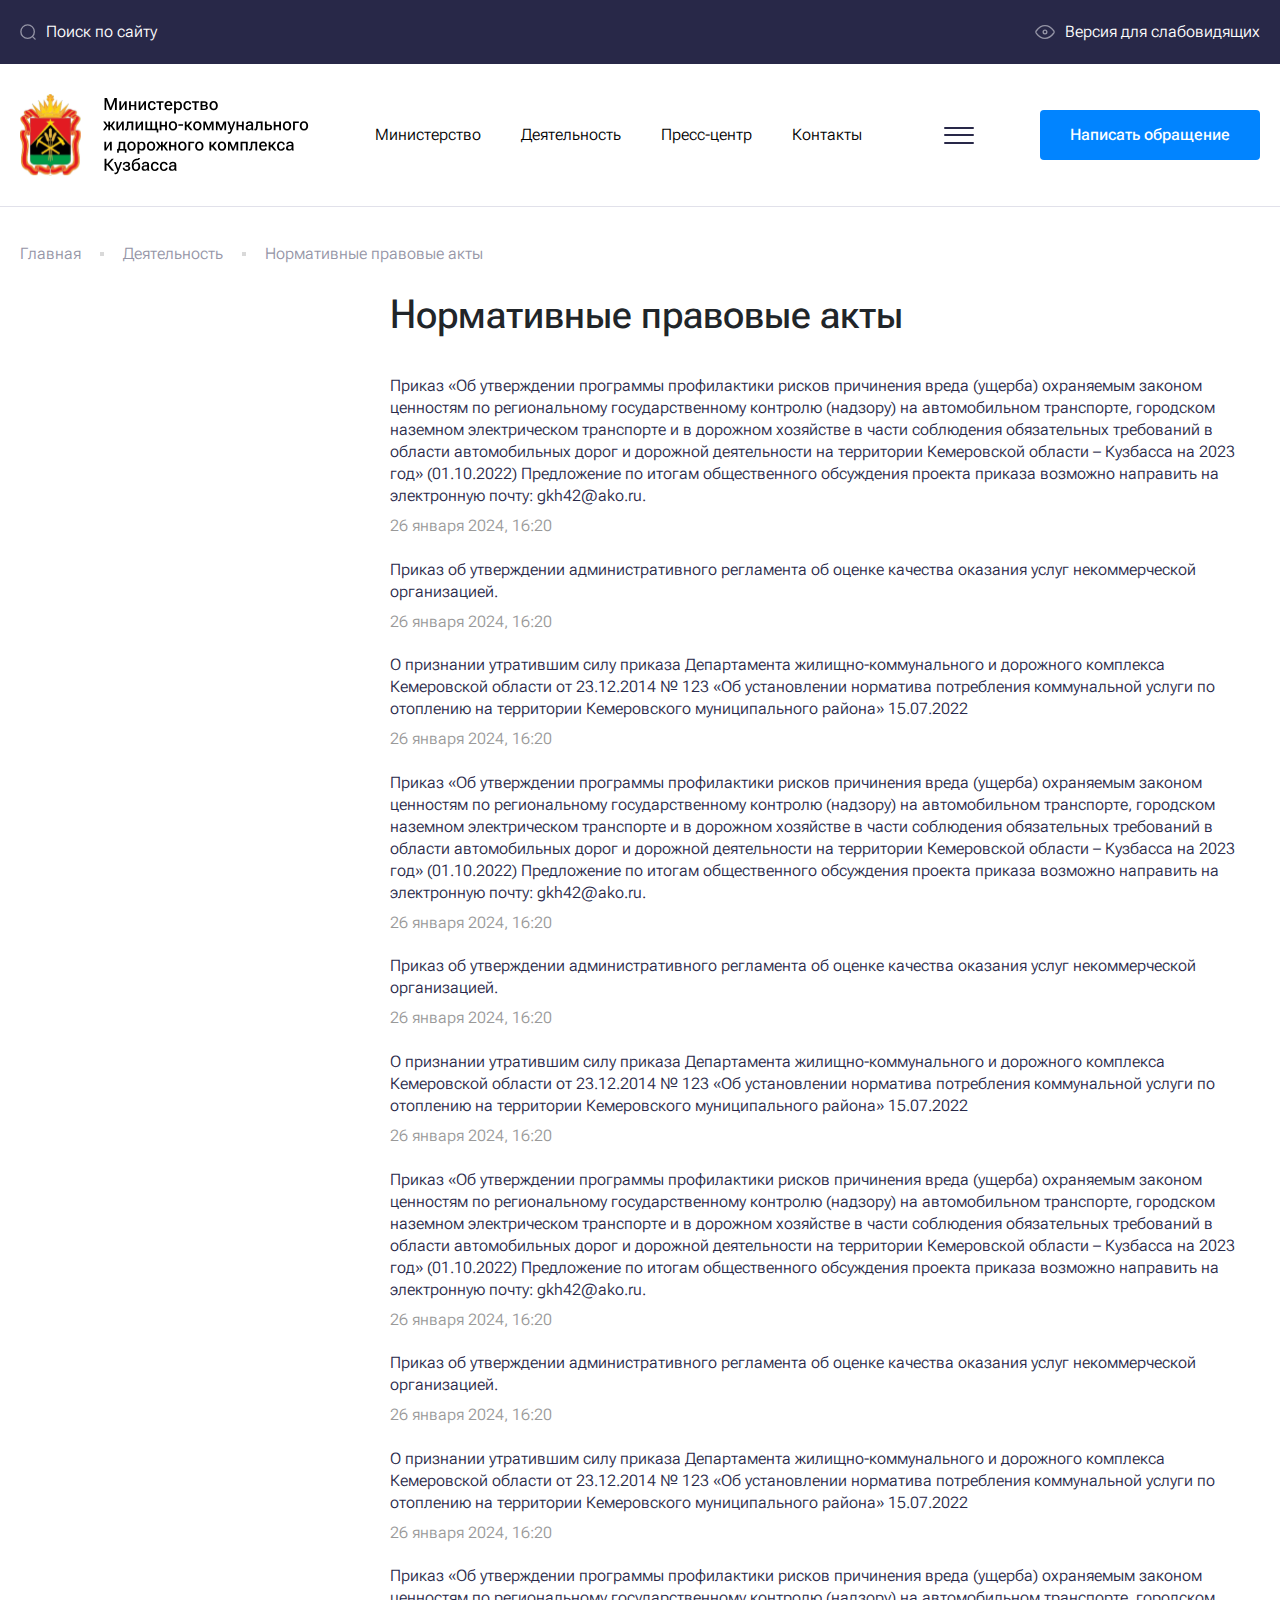
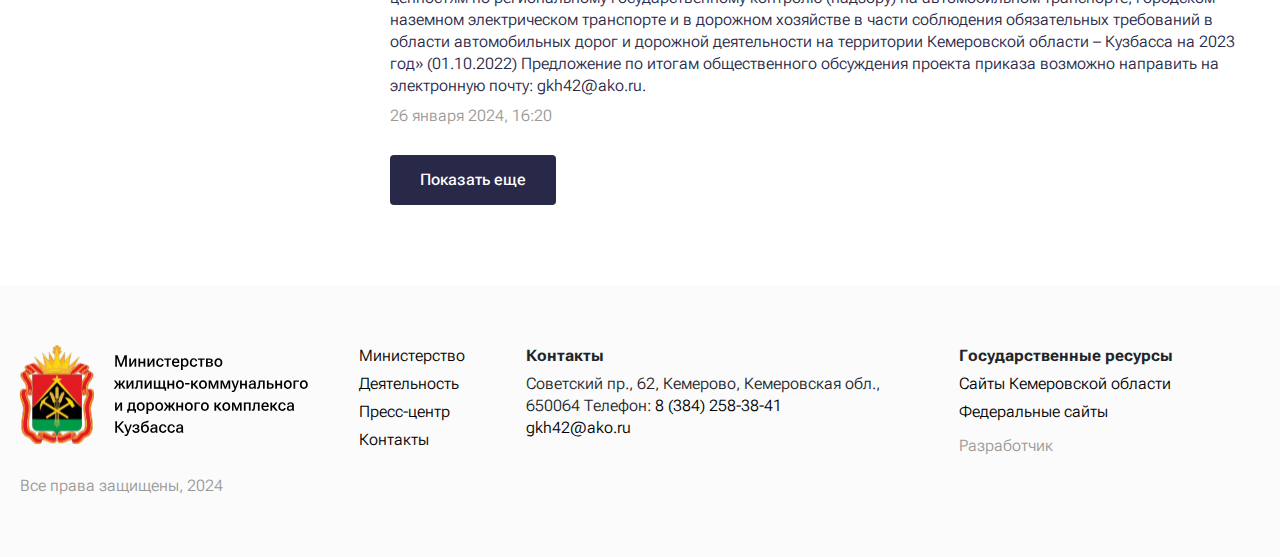
==== acts.html @ c86a6e08 "fix: Improvements" ====
<!DOCTYPE html>
<html lang="ru">

<head>
	<meta charset="UTF-8">
	<meta http-equiv="X-UA-Compatible" content="IE=edge">
	<meta name="viewport" content="width=device-width, initial-scale=1.0">
	<title>Министерство жилищно-коммунального и дорожного комплекса Кузбасса - Нормативные правовые акты</title>
	<meta property="og:title" content="Министерство жилищно-коммунального и дорожного комплекса Кузбасса - Нормативные правовые акты">
	<meta property="og:description" content="Описание">
	<meta property="og:url" content="/">
	<meta property="og:site_name" content="Министерство жилищно-коммунального и дорожного комплекса Кузбасса - Нормативные правовые акты">
	<!-- favicon -->
	<link rel="apple-touch-icon" sizes="180x180" href="img/favicon/apple-touch-icon.png">
	<link rel="icon" type="image/png" sizes="32x32" href="img/favicon/favicon-32x32.png">
	<link rel="icon" type="image/png" sizes="16x16" href="img/favicon/favicon-16x16.png">
	<link rel="manifest" href="img/favicon/site.webmanifest">
	<meta name="msapplication-TileColor" content="#ffffff">
	<meta name="theme-color" content="#ffffff">
	<!-- styles -->
	<link rel="stylesheet" href="css/vendor.min.css">
	<link rel="stylesheet" href="css/app.min.css">
</head>

<body>
	<!-- wrapper -->
	<div class="wrapper">
		<div class="header-top" id="header-top">
			<div class="container">
				<div class="header-top__wrapper">
					<div class="header-top__search">
						<button class="header-top__search-btn">
							<svg>
								<use xlink:href="img/sprite.svg#icon-search"></use>
							</svg>
						</button>
						<input type="text" class="header-top__search-input" placeholder="Поиск по сайту">
					</div>
					<button class="header-top__vi">
						<svg>
							<use xlink:href="img/sprite.svg#icon-eye"></use>
						</svg>
						<span>Версия для слабовидящих</span>
					</button>
				</div>
			</div>
		</div>
		<!-- header -->
		<header class="header header--border" id="header">
			<div class="container">
				<div class="header__wrapper">
					<a href="index.html" class="header__logotype">
						<source srcset="img/logotype.svg" media="(min-width: 1024px)">
						<img src="img/logotype-mobile.svg" width="289px" height="100px" alt="Logotype">
					</a>
					<nav class="nav header__nav">
						<ul class="nav__list">
							<li class="nav__item">
								<a href="#" class="nav__link">Министерство</a>
							</li>
							<li class="nav__item">
								<a href="#" class="nav__link">Деятельность</a>
							</li>
							<li class="nav__item">
								<a href="press-center.html" class="nav__link">Пресс-центр</a>
							</li>
							<li class="nav__item">
								<a href="contacts.html" class="nav__link">Контакты</a>
							</li>
						</ul>
					</nav>
					<button class="hamburger" id="hamburger-toggle">
						<span class="hamburger__inner"></span>
						<span class="hamburger__inner"></span>
						<span class="hamburger__inner"></span>
					</button>
					<a href="#" class="header__btn btn btn--blue">Написать обращение</a>
				</div>
			</div>
		</header>
		<!-- end of header -->
		<!-- content -->
		<div class="wrapper__content">
			<!-- acts -->
			<section class="acts section-indent-top" id="acts">
				<div class="container">
					<div class="section-top acts__section-top">
						<nav class="breadcrumb section-top__breadcrumb" aria-label="Breadcrumb">
							<ol class="breadcrumb__list">
								<li class="breadcrumb__item">
									<a href="index.html" class="breadcrumb__link">Главная</a>
								</li>
								<li class="breadcrumb__item">
									<a href="#" class="breadcrumb__link">Деятельность</a>
								</li>
								<li class="breadcrumb__item">
									<a href="acts.html" class="breadcrumb__link">Нормативные правовые акты</a>
								</li>
							</ol>
						</nav>
					</div>
					<div class="acts__wrap">
						<div class="acts__left"></div>
						<div class="acts__right">
							<div class="section-heading">
								<div class="section-heading__group">
									<h2 class="section-heading__title">Нормативные правовые акты</h2>
								</div>
							</div>
							<div class="acts__wrapper">
								<div class="acts__item">
									<span class="acts__description">Приказ «Об утверждении программы профилактики рисков причинения вреда (ущерба) охраняемым законом ценностям по региональному государственному контролю (надзору) на автомобильном транспорте, городском наземном электрическом транспорте и в дорожном хозяйстве в части соблюдения обязательных требований в области автомобильных дорог и дорожной деятельности на территории Кемеровской области – Кузбасса на 2023 год» (01.10.2022) Предложение по итогам общественного обсуждения проекта приказа возможно направить на электронную почту: gkh42@ako.ru.</span>
									<span class="acts__help">26 января 2024, 16:20</span>
								</div>
								<div class="acts__item">
									<span class="acts__description">Приказ об утверждении административного регламента об оценке качества оказания услуг некоммерческой организацией.</span>
									<span class="acts__help">26 января 2024, 16:20</span>
								</div>
								<div class="acts__item">
									<span class="acts__description">О признании утратившим силу приказа Департамента жилищно-коммунального и дорожного комплекса Кемеровской области от 23.12.2014 № 123 «Об установлении норматива потребления коммунальной услуги по отоплению на территории Кемеровского муниципального района» 15.07.2022</span>
									<span class="acts__help">26 января 2024, 16:20</span>
								</div>
								<div class="acts__item">
									<span class="acts__description">Приказ «Об утверждении программы профилактики рисков причинения вреда (ущерба) охраняемым законом ценностям по региональному государственному контролю (надзору) на автомобильном транспорте, городском наземном электрическом транспорте и в дорожном хозяйстве в части соблюдения обязательных требований в области автомобильных дорог и дорожной деятельности на территории Кемеровской области – Кузбасса на 2023 год» (01.10.2022) Предложение по итогам общественного обсуждения проекта приказа возможно направить на электронную почту: gkh42@ako.ru.</span>
									<span class="acts__help">26 января 2024, 16:20</span>
								</div>
								<div class="acts__item">
									<span class="acts__description">Приказ об утверждении административного регламента об оценке качества оказания услуг некоммерческой организацией.</span>
									<span class="acts__help">26 января 2024, 16:20</span>
								</div>
								<div class="acts__item">
									<span class="acts__description">О признании утратившим силу приказа Департамента жилищно-коммунального и дорожного комплекса Кемеровской области от 23.12.2014 № 123 «Об установлении норматива потребления коммунальной услуги по отоплению на территории Кемеровского муниципального района» 15.07.2022</span>
									<span class="acts__help">26 января 2024, 16:20</span>
								</div>
								<div class="acts__item">
									<span class="acts__description">Приказ «Об утверждении программы профилактики рисков причинения вреда (ущерба) охраняемым законом ценностям по региональному государственному контролю (надзору) на автомобильном транспорте, городском наземном электрическом транспорте и в дорожном хозяйстве в части соблюдения обязательных требований в области автомобильных дорог и дорожной деятельности на территории Кемеровской области – Кузбасса на 2023 год» (01.10.2022) Предложение по итогам общественного обсуждения проекта приказа возможно направить на электронную почту: gkh42@ako.ru.</span>
									<span class="acts__help">26 января 2024, 16:20</span>
								</div>
								<div class="acts__item">
									<span class="acts__description">Приказ об утверждении административного регламента об оценке качества оказания услуг некоммерческой организацией.</span>
									<span class="acts__help">26 января 2024, 16:20</span>
								</div>
								<div class="acts__item">
									<span class="acts__description">О признании утратившим силу приказа Департамента жилищно-коммунального и дорожного комплекса Кемеровской области от 23.12.2014 № 123 «Об установлении норматива потребления коммунальной услуги по отоплению на территории Кемеровского муниципального района» 15.07.2022</span>
									<span class="acts__help">26 января 2024, 16:20</span>
								</div>
								<div class="acts__item">
									<span class="acts__description">Приказ «Об утверждении программы профилактики рисков причинения вреда (ущерба) охраняемым законом ценностям по региональному государственному контролю (надзору) на автомобильном транспорте, городском наземном электрическом транспорте и в дорожном хозяйстве в части соблюдения обязательных требований в области автомобильных дорог и дорожной деятельности на территории Кемеровской области – Кузбасса на 2023 год» (01.10.2022) Предложение по итогам общественного обсуждения проекта приказа возможно направить на электронную почту: gkh42@ako.ru.</span>
									<span class="acts__help">26 января 2024, 16:20</span>
								</div>
							</div>
							<a href="#" class="acts__more btn">Показать еще</a>
						</div>
					</div>
				</div>
			</section>
			<!-- end of acts -->
		</div>
		<!-- end of content -->
		<!-- footer -->
		<footer class="footer" id="footer">
			<div class="container">
				<div class="footer__wrapper">
					<div class="footer__block">
						<picture class="footer__logotype">
							<source srcset="img/logotype.svg" media="(min-width: 1024px)">
							<img src="img/logotype-mobile.svg" width="289px" height="100px" alt="Logotype">
						</picture>
						<p class="footer__copyright footer__copyright--desktop">Все права защищены, 2024</p>
					</div>
					<div class="footer__block">
						<ul class="footer__list footer__list--wrap">
							<li class="footer__list-item">
								<a href="#" class="footer__link">Министерство</a>
							</li>
							<li class="footer__list-item">
								<a href="#" class="footer__link">Деятельность</a>
							</li>
							<li class="footer__list-item">
								<a href="#" class="footer__link">Пресс-центр</a>
							</li>
							<li class="footer__list-item">
								<a href="#" class="footer__link">Контакты</a>
							</li>
						</ul>
					</div>
					<div class="footer__block">
						<h3 class="footer__title">Контакты</h3>
						<p class="footer__description">
							Советский пр., 62, Кемерово, Кемеровская обл., 650064
							Телефон: <a href="tel:83842583841">8 (384) 258-38-41</a>
							<br>
							<a href="mailto:gkh42@ako.ru">gkh42@ako.ru</a>
						</p>
					</div>
					<div class="footer__block">
						<h3 class="footer__title">Государственные ресурсы</h3>
						<ul class="footer__list">
							<li class="footer__list-item">
								<a href="#" class="footer__link">Сайты Кемеровской области</a>
							</li>
							<li class="footer__list-item">
								<a href="#" class="footer__link">Федеральные сайты</a>
							</li>
						</ul>
						<p class="footer__copyright footer__copyright--mobile">Все права защищены, 2024</p>
						<p class="footer__copyright">Разработчик</p>
					</div>
				</div>
			</div>
		</footer>
		<!-- end of footer -->
	</div>
	<!-- end of wrapper -->
	<!-- scripts -->
	<script src="js/vendor.min.js"></script>
	<script src="js/app.min.js"></script>
</body>

</html>
---- css/app.min.css ----
body{position:relative;overflow-x:hidden;font-family:"Roboto Flex",sans-serif;font-size:16px;line-height:1.25}ul,ol,li{display:block;padding:0;margin:0;list-style:none}h1,h2,h3,h4,h5,h6{margin:0;font-weight:normal;line-height:1.25}p{margin:0}a{display:inline-block;color:#000;text-decoration:none;-webkit-transition:all .25s ease-in-out;transition:all .25s ease-in-out}a:hover{text-decoration:none;color:#000}a:active{color:#000}input[type=number]{-moz-appearance:textfield}input[type=number]::-webkit-outer-spin-button,input[type=number]::-webkit-inner-spin-button{display:none;-webkit-appearance:none;appearance:none;margin:0}picture{display:block}img{max-width:100%}svg{-webkit-transition:all .25s ease-in-out;transition:all .25s ease-in-out}.container{margin:0 auto;padding:0 20px;max-width:1480px;width:100%}@media screen and (max-width: 767px){.container{padding:0 16px}}.btn{display:-webkit-box;display:-ms-flexbox;display:flex;-webkit-box-align:center;-ms-flex-align:center;align-items:center;-webkit-box-pack:center;-ms-flex-pack:center;justify-content:center;padding:14px 30px;width:-webkit-fit-content;width:-moz-fit-content;width:fit-content;font-size:16px;font-weight:500;line-height:1.375;text-align:center;color:#fff;background:#282848;border:none;border-radius:4px;-webkit-transition:all .25s ease-in-out;transition:all .25s ease-in-out}.btn>svg{min-width:20px;width:20px;height:20px;color:#fff}.btn>*+*{margin-left:10px}.btn:focus{outline:none}.btn:hover{color:#fff}.btn--lg{padding:19px 40px}.btn--blue{background:#0184ff}.input-field__inner{position:relative;z-index:1}.input-field__input,.input-field__textarea{-webkit-appearance:none;-moz-appearance:none;appearance:none;display:block;padding:19px 30px;width:100%;font-size:16px;font-weight:300;line-height:1.375;color:#000;background:#fff;border:1px solid #d5d5d5;border-radius:0;-webkit-transition:all .25s ease-in-out;transition:all .25s ease-in-out}.input-field__input::-webkit-input-placeholder, .input-field__textarea::-webkit-input-placeholder{opacity:0}.input-field__input::-moz-placeholder, .input-field__textarea::-moz-placeholder{opacity:0}.input-field__input:-ms-input-placeholder, .input-field__textarea:-ms-input-placeholder{opacity:0}.input-field__input::-ms-input-placeholder, .input-field__textarea::-ms-input-placeholder{opacity:0}.input-field__input::placeholder,.input-field__textarea::placeholder{opacity:0}.input-field__input:focus,.input-field__textarea:focus{outline:none;border-color:#0184ff}.input-field__input:not(:-moz-placeholder-shown)+label, .input-field__textarea:not(:-moz-placeholder-shown)+label{transform:translateY(-27px) scale(0.75)}.input-field__input:not(:-ms-input-placeholder)+label, .input-field__textarea:not(:-ms-input-placeholder)+label{-ms-transform:translateY(-27px) scale(0.75);transform:translateY(-27px) scale(0.75)}.input-field__input:focus+label,.input-field__input:not(:placeholder-shown)+label,.input-field__textarea:focus+label,.input-field__textarea:not(:placeholder-shown)+label{-webkit-transform:translateY(-27px) scale(0.75);-ms-transform:translateY(-27px) scale(0.75);transform:translateY(-27px) scale(0.75)}@media screen and (hover: hover){.input-field__input:hover,.input-field__textarea:hover{border-color:#0184ff}}@media screen and (max-width: 767px){.input-field__input,.input-field__textarea{padding:9px 19px}.input-field__input:not(:-moz-placeholder-shown)+label, .input-field__textarea:not(:-moz-placeholder-shown)+label{transform:translateY(-16px) scale(0.7)}.input-field__input:not(:-ms-input-placeholder)+label, .input-field__textarea:not(:-ms-input-placeholder)+label{-ms-transform:translateY(-16px) scale(0.7);transform:translateY(-16px) scale(0.7)}.input-field__input:focus+label,.input-field__input:not(:placeholder-shown)+label,.input-field__textarea:focus+label,.input-field__textarea:not(:placeholder-shown)+label{-webkit-transform:translateY(-16px) scale(0.7);-ms-transform:translateY(-16px) scale(0.7);transform:translateY(-16px) scale(0.7)}}.input-field__textarea{overflow:hidden;resize:none;min-height:214px}@media screen and (max-width: 767px){.input-field__textarea{min-height:194px}}.input-field__label{position:absolute;top:19px;left:25px;z-index:1;-webkit-transform-origin:left top;-ms-transform-origin:left top;transform-origin:left top;display:block;overflow:hidden;margin:0;padding:0 5px;max-width:calc(100% - 60px);font-size:16px;font-weight:300;line-height:1.375;white-space:nowrap;text-overflow:ellipsis;color:#999;background:#fff;cursor:text;-webkit-transition:all .25s ease;transition:all .25s ease}.input-field__label span{color:#0184ff}@media screen and (max-width: 767px){.input-field__label{top:9px;left:14px}}.square-checkbox{display:-webkit-box;display:-ms-flexbox;display:flex;-webkit-box-align:center;-ms-flex-align:center;align-items:center;overflow:hidden;cursor:pointer}.square-checkbox__input{display:none}.square-checkbox__input:checked~.square-checkbox__group .square-checkbox__icon{border-color:#0184ff}.square-checkbox__input:checked~.square-checkbox__group .square-checkbox__icon::before{opacity:1}.square-checkbox__input[disabled]~.square-checkbox__group{opacity:.4}.square-checkbox__group{display:-webkit-box;display:-ms-flexbox;display:flex;-webkit-box-align:start;-ms-flex-align:start;align-items:flex-start;margin:0;cursor:pointer}.square-checkbox__icon{position:relative;display:block;overflow:hidden;margin-right:11px;min-width:24px;width:24px;height:24px;border:1px solid #d5d5d5;-webkit-transition:all .25s ease-in-out;transition:all .25s ease-in-out}.square-checkbox__icon::before{content:"";position:absolute;top:50%;left:50%;z-index:1;-webkit-transform:translate(-50%, -50%);-ms-transform:translate(-50%, -50%);transform:translate(-50%, -50%);display:block;min-width:20px;width:20px;height:20px;opacity:0;background-image:url(../img/sprite.svg#icon-check-blue);background-repeat:no-repeat;background-size:cover;background-position:center center;-webkit-transition:opacity .25s ease-in-out;transition:opacity .25s ease-in-out}.square-checkbox__title{display:block;margin:auto 0;font-size:16px;font-weight:300;line-height:1.375;text-align:left;-webkit-transition:all .25s ease-in-out;transition:all .25s ease-in-out}.square-checkbox__title a{display:inline;color:#0184ff}.square-checkbox__title a:hover{color:#0184ff}.default-select .ss-main{width:100%}.default-select .ss-main .ss-single-selected{padding:19px 30px 19px 30px;width:100%;height:100%;font-size:16px;font-weight:300;line-height:1.375;color:#000;background:#fff;border:1px solid #d5d5d5;border-radius:0;-webkit-transition:all .25s ease-in-out;transition:all .25s ease-in-out}@media screen and (hover: hover){.default-select .ss-main .ss-single-selected:hover{border-color:#0184ff}}@media screen and (max-width: 767px){.default-select .ss-main .ss-single-selected{padding:9px 19px}}.default-select .ss-main .ss-single-selected .placeholder .ss-disabled{color:#9595a6}.default-select .ss-main .ss-single-selected .placeholder{display:block;overflow:hidden;max-width:100%;line-height:1.375;white-space:nowrap;text-overflow:ellipsis}.default-select .ss-main .ss-single-selected .ss-arrow{margin:0 0 0 20px}.default-select .ss-main .ss-single-selected .ss-arrow span{padding:0;margin:0;min-width:14px;width:14px;height:14px;background-image:url(../img/sprite.svg#icon-caret-select);background-repeat:no-repeat;background-size:contain;background-position:center center;border:0;-webkit-transform:none;-ms-transform:none;transform:none;-webkit-transition:all .25s ease-in-out;transition:all .25s ease-in-out}.default-select .ss-main .ss-single-selected .ss-arrow span.arrow-up{-webkit-transform:translateY(0) rotate(180deg);-ms-transform:translateY(0) rotate(180deg);transform:translateY(0) rotate(180deg);margin:0}.default-select .ss-main .ss-single-selected .ss-arrow span.arrow-down{-webkit-transform:rotate(0);-ms-transform:rotate(0);transform:rotate(0)}.default-select .ss-main .ss-single-selected.ss-open-below,.default-select .ss-main .ss-single-selected.ss-open-above{border-color:#0184ff;border-radius:0}.default-select .ss-main .ss-single-selected.ss-open-below+*{margin-top:6px}.default-select .ss-main .ss-single-selected.ss-open-above+*{-webkit-transform:scale(1) translateY(-6px);-ms-transform:scale(1) translateY(-6px);transform:scale(1) translateY(-6px);border-radius:0}.default-select .ss-content .ss-search{display:none}.default-select .ss-content{z-index:99 !important;overflow:hidden;margin:0;padding:9.5px 0;min-width:-webkit-min-content;min-width:-moz-min-content;min-width:min-content;width:100%;color:#000;background:#fff;border:1px solid #d5d5d5}@media screen and (max-width: 767px){.default-select .ss-content{padding:4.5px 0}}.default-select .ss-content .ss-list{padding:0;max-height:none}.default-select .ss-content .ss-list .ss-option{padding:9.5px 30px;font-size:16px;font-weight:300;line-height:1.375;color:#000;cursor:pointer;-webkit-transition:all .25s ease-in-out;transition:all .25s ease-in-out}@media screen and (max-width: 767px){.default-select .ss-content .ss-list .ss-option{padding:4.5px 19px}}.default-select .ss-content .ss-list .ss-option.ss-disabled:not(.ss-option-selected){display:none}.default-select .ss-option:first-child.ss-disabled.ss-option-selected{display:none}.default-select .ss-content .ss-list .ss-option.ss-disabled{display:none}.default-select .ss-content .ss-list .ss-option:hover,.default-select .ss-content .ss-list .ss-option.ss-highlighted{color:#0184ff;background:rgba(0,0,0,0)}.default-select .ss-arrow .arrow-down{width:auto;height:auto;background:none}.breadcrumb__list{display:-webkit-box;display:-ms-flexbox;display:flex;-webkit-box-align:center;-ms-flex-align:center;align-items:center;width:-webkit-fit-content;width:-moz-fit-content;width:fit-content}.breadcrumb__item{display:-webkit-box;display:-ms-flexbox;display:flex;-webkit-box-align:center;-ms-flex-align:center;align-items:center}.breadcrumb__item:not(:last-child)::after{content:"";display:block;margin:0 19px;min-width:4px;width:4px;height:4px;background:#d9d9d9}.breadcrumb__item:last-child .breadcrumb__link{pointer-events:none}.breadcrumb__link{display:block;width:-webkit-fit-content;width:-moz-fit-content;width:fit-content;font-size:16px;font-weight:300;line-height:1.375;color:#9595a6}.breadcrumb__link:hover{color:#9595a6}@media screen and (hover: hover){.breadcrumb__link:hover{color:#000}}.header-top{position:relative;z-index:1;padding:21px 0;background:#282848}@media screen and (max-width: 767px){.header-top{padding:14px 0}}.header-top__wrapper{display:-webkit-box;display:-ms-flexbox;display:flex;-webkit-box-align:center;-ms-flex-align:center;align-items:center;-webkit-box-pack:justify;-ms-flex-pack:justify;justify-content:space-between}.header-top__search{position:relative;z-index:1;display:-webkit-box;display:-ms-flexbox;display:flex;-webkit-box-align:center;-ms-flex-align:center;align-items:center;width:-webkit-fit-content;width:-moz-fit-content;width:fit-content}.header-top__search-btn{display:-webkit-box;display:-ms-flexbox;display:flex;-webkit-box-align:center;-ms-flex-align:center;align-items:center;-webkit-box-pack:center;-ms-flex-pack:center;justify-content:center;padding:0;min-width:16px;width:16px;height:16px;font-size:0;background:rgba(0,0,0,0);border:none;border-radius:0;-webkit-transition:all .25s ease-in-out;transition:all .25s ease-in-out}.header-top__search-btn>svg{min-width:16px;width:16px;height:16px;color:#9595a6}.header-top__search-btn:focus{outline:none}.header-top__search-btn+.header-top__search-input,.header-top__search-input+.header-top__search-btn{margin-left:10px}.header-top__search-input{-webkit-appearance:none;-moz-appearance:none;appearance:none;display:block;padding:0;width:-webkit-fit-content;width:-moz-fit-content;width:fit-content;font-size:16px;font-weight:300;line-height:1.375;color:#fff;background:rgba(0,0,0,0);border:none;border-radius:0;-webkit-transition:all .25s ease-in-out;transition:all .25s ease-in-out}.header-top__search-input::-webkit-input-placeholder{color:#fff}.header-top__search-input::-moz-placeholder{color:#fff}.header-top__search-input:-ms-input-placeholder{color:#fff}.header-top__search-input::-ms-input-placeholder{color:#fff}.header-top__search-input::placeholder{color:#fff}.header-top__search-input:focus{outline:none}.header-top__vi{display:-webkit-box;display:-ms-flexbox;display:flex;-webkit-box-align:center;-ms-flex-align:center;align-items:center;padding:0;width:-webkit-fit-content;width:-moz-fit-content;width:fit-content;font-size:16px;font-weight:300;text-align:center;color:#fff;background:rgba(0,0,0,0);border:none;border-radius:0;-webkit-transition:all .25s ease-in-out;transition:all .25s ease-in-out}.header-top__vi>svg{min-width:20px;width:20px;height:20px;color:#9595a6}.header-top__vi>*+*{margin-left:10px}.header-top__vi:focus{outline:none}@media screen and (max-width: 767px){.header-top__vi>span{display:none}.header-top__vi>*+*{margin-left:0}}.header{position:relative;z-index:100;background:#fff}.header--border{border-bottom:1px solid #e1e1ea}.header__wrapper{display:-webkit-box;display:-ms-flexbox;display:flex;-webkit-box-align:center;-ms-flex-align:center;align-items:center;-webkit-box-pack:justify;-ms-flex-pack:justify;justify-content:space-between;padding:30px 0}@media screen and (max-width: 767px){.header__wrapper{padding:20px 0}}.header__logotype{display:block;max-width:289px;width:100%}.header__logotype img{display:block;width:100%;height:100%;-o-object-fit:contain;object-fit:contain;-o-object-position:left center;object-position:left center}@media screen and (max-width: 1199px){.header__logotype{max-width:257px;height:73px}}@media screen and (max-width: 1023px){.header__nav{display:none}}@media screen and (max-width: 1199px){.header__btn{display:none}}.nav__list{display:-webkit-box;display:-ms-flexbox;display:flex;-webkit-box-align:center;-ms-flex-align:center;align-items:center;width:-webkit-fit-content;width:-moz-fit-content;width:fit-content}.nav__item+.nav__item{margin-left:40px}.nav__link{display:block;width:-webkit-fit-content;width:-moz-fit-content;width:fit-content;font-size:16px;font-weight:300}.hamburger{position:relative;z-index:1;display:block;overflow:hidden;margin-left:15px;padding:0;min-width:30px;width:30px;height:30px;font-size:0;background:rgba(0,0,0,0);border:none;border-radius:0}.hamburger:focus{outline:none}.hamburger__inner{position:absolute;left:0;z-index:1;display:block;width:100%;height:2px;background:#282848;border-radius:2px}.hamburger__inner:first-child{top:7px}.hamburger__inner:nth-child(2){top:14px}.hamburger__inner:last-child{top:22px}.footer{position:relative;z-index:1;margin-top:80px;padding:60px 0;background:#fbfbfb}@media screen and (max-width: 767px){.footer{margin-top:60px;padding:40px 0}}.footer__wrapper{display:-webkit-box;display:-ms-flexbox;display:flex}@media screen and (max-width: 1023px){.footer__wrapper{-webkit-box-orient:vertical;-webkit-box-direction:normal;-ms-flex-direction:column;flex-direction:column;-webkit-box-align:start;-ms-flex-align:start;align-items:flex-start}}.footer__block{max-width:417px;width:-webkit-fit-content;width:-moz-fit-content;width:fit-content}.footer__block:nth-child(2){margin-left:80px}.footer__block:nth-child(3){margin-left:141px}.footer__block:nth-child(4){margin-left:76px}@media screen and (min-width: 1200px)and (max-width: 1399px){.footer__block{max-width:387px}.footer__block:nth-child(2){margin-left:50px}.footer__block:nth-child(3){margin-left:61px}.footer__block:nth-child(4){margin-left:46px}}@media screen and (min-width: 1024px)and (max-width: 1199px){.footer__block{max-width:357px}.footer__block:nth-child(2){margin-left:30px}.footer__block:nth-child(3){margin-left:41px}.footer__block:nth-child(4){margin-left:26px}}@media screen and (max-width: 1023px){.footer__block{max-width:none}.footer__block:nth-child(2){margin-top:26px;margin-left:0}.footer__block:nth-child(3){margin-top:23px;margin-left:0}.footer__block:nth-child(4){margin-top:28px;margin-left:0}}.footer__logotype{display:block;overflow:hidden;max-width:289px;width:100%}.footer__logotype img{display:block;width:100%;height:100%;-o-object-fit:contain;object-fit:contain;-o-object-position:left center;object-position:left center}@media screen and (max-width: 767px){.footer__logotype{max-width:257px;height:73px}}.footer__title{display:block;margin-bottom:6px;width:-webkit-fit-content;width:-moz-fit-content;width:fit-content;font-size:16px;font-weight:bold;line-height:1.375}.footer__description{display:block;width:-webkit-fit-content;width:-moz-fit-content;width:fit-content;font-size:16px;font-weight:300;line-height:1.375}.footer__copyright{display:block;margin-top:30px;width:-webkit-fit-content;width:-moz-fit-content;width:fit-content;font-size:16px;font-weight:300;line-height:1.375;color:#999}@media screen and (min-width: 1024px){.footer__copyright--mobile{display:none}}@media screen and (max-width: 1023px){.footer__copyright{margin-top:21px}.footer__copyright--desktop{display:none}}.footer__copyright+.footer__copyright{margin-top:12px}@media screen and (max-width: 1023px){.footer__list--wrap{display:-webkit-box;display:-ms-flexbox;display:flex;-ms-flex-wrap:wrap;flex-wrap:wrap}.footer__list--wrap .footer__list-item+.footer__list-item{margin-top:0}.footer__list--wrap .footer__list-item{width:calc(50% - 6px)}.footer__list--wrap .footer__list-item:nth-child(2n){margin-left:12px}.footer__list--wrap .footer__list-item:nth-child(n+3){margin-top:12px}}.footer__list-item+.footer__list-item{margin-top:6px}.footer__link{display:block;width:-webkit-fit-content;width:-moz-fit-content;width:fit-content;font-size:16px;font-weight:300;line-height:1.375}.scroll-disabled{overflow:hidden}.swiper{-webkit-transition:opacity .15s ease;transition:opacity .15s ease}@media screen and (min-width: 768px){.swiper:not(.swiper-only-mobile):not(.swiper-initialized){opacity:0}.swiper:not(.swiper-only-mobile).swiper-initialized{opacity:1}}@media screen and (max-width: 767px){.swiper:not(.swiper-only-desktop):not(.swiper-initialized){opacity:0}.swiper:not(.swiper-only-desktop).swiper-initialized{opacity:1}}.swiper-controls{display:-webkit-box;display:-ms-flexbox;display:flex;-webkit-box-align:center;-ms-flex-align:center;align-items:center;width:-webkit-fit-content;width:-moz-fit-content;width:fit-content}.swiper-button-prev,.swiper-button-next{display:-webkit-box;display:-ms-flexbox;display:flex;-webkit-box-align:center;-ms-flex-align:center;align-items:center;-webkit-box-pack:center;-ms-flex-pack:center;justify-content:center;padding:0;min-width:32px;width:32px;height:48px;font-size:0;background:rgba(0,0,0,0);border:none;border-radius:0;-webkit-transition:all .25s ease-in-out;transition:all .25s ease-in-out}.swiper-button-prev+.swiper-button-next{margin-left:12px}.swiper-button-disabled{pointer-events:none}.swiper-button-disabled .swiper-button-icon{color:#9595a6}.swiper-button-icon{min-width:32px;width:32px;height:32px;height:14px;color:#282848}.swiper-pagination{display:-webkit-box;display:-ms-flexbox;display:flex;-webkit-box-align:center;-ms-flex-align:center;align-items:center;margin:30px 0 0;width:-webkit-fit-content;width:-moz-fit-content;width:fit-content}.swiper-pagination-bullet{display:block;min-width:6px;width:6px;height:6px;background:#e1e1ea;-webkit-transition:all .25s ease-in-out;transition:all .25s ease-in-out}@media screen and (hover: hover){.swiper-pagination-bullet:hover{background:#0184ff}}.swiper-pagination-bullet+.swiper-pagination-bullet{margin-left:15px}.swiper-pagination-bullet-active{background:#282848}@media screen and (hover: hover){.swiper-pagination-bullet-active:hover{background:#282848}}.wrapper{display:-webkit-box;display:-ms-flexbox;display:flex;-webkit-box-orient:vertical;-webkit-box-direction:normal;-ms-flex-direction:column;flex-direction:column;min-height:100vh}.wrapper__content{-webkit-box-flex:1;-ms-flex:1 1 100%;flex:1 1 100%}.section-indent-top{margin-top:36px}@media screen and (max-width: 767px){.section-indent-top{margin-top:30px}}.section-indent{margin-top:60px}@media screen and (max-width: 767px){.section-indent{margin-top:35px}}.section-top{margin-bottom:30px;max-width:1110px}.section-top__breadcrumb{margin-bottom:18px}@media screen and (max-width: 767px){.section-top__breadcrumb{display:none}}.section-top__heading{font-size:40px;font-weight:500;line-height:1}@media screen and (max-width: 767px){.section-top__heading{font-size:32px}}.section-top__description{display:block;margin-top:19px;font-size:16px;font-weight:300;line-height:1.3}@media screen and (max-width: 767px){.section-top__description{font-size:18px;line-height:1.2}}.section-top__help{display:block;margin-top:24px;width:-webkit-fit-content;width:-moz-fit-content;width:fit-content;font-size:16px;font-weight:300;line-height:1.375;color:#999}@media screen and (max-width: 767px){.section-top__help{margin-top:10px;font-size:15px}}.section-heading{display:-webkit-box;display:-ms-flexbox;display:flex;-webkit-box-align:start;-ms-flex-align:start;align-items:flex-start;-webkit-box-pack:justify;-ms-flex-pack:justify;justify-content:space-between;margin-bottom:40px}@media screen and (max-width: 767px){.section-heading{-webkit-box-orient:vertical;-webkit-box-direction:normal;-ms-flex-direction:column;flex-direction:column;margin-bottom:22px}}.section-heading__title{font-size:40px;font-weight:500;line-height:1}@media screen and (max-width: 767px){.section-heading__title{font-size:32px}}@media screen and (max-width: 1023px){.section-heading__controls{display:none}}.main__wrap{display:-webkit-box;display:-ms-flexbox;display:flex;-webkit-box-pack:justify;-ms-flex-pack:justify;justify-content:space-between}@media screen and (max-width: 1023px){.main__wrap{-webkit-box-orient:vertical;-webkit-box-direction:normal;-ms-flex-direction:column;flex-direction:column}}.main__left{max-width:calc(100% - 452px - 41px);width:100%}@media screen and (min-width: 1200px)and (max-width: 1399px){.main__left{max-width:calc(100% - 402px - 31px)}}@media screen and (max-width: 1023px){.main__left{max-width:none}}.main__right{margin-left:41px;max-width:452px;min-width:452px}@media screen and (min-width: 1200px)and (max-width: 1399px){.main__right{margin-left:31px;max-width:402px;min-width:402px}}@media screen and (max-width: 1023px){.main__right{margin-top:51px;margin-left:0;max-width:none;min-width:auto;width:100%}}@media screen and (max-width: 767px){.main__slider .swiper{margin:0 -16px}}.main__slider .swiper-pagination{position:absolute;left:40px;bottom:40px;z-index:1}@media screen and (max-width: 767px){.main__slider .swiper-pagination{left:16px}}.main__slider .swiper-pagination-bullet{background:#9595a6}.main__slider .swiper-pagination-bullet-active{background:#fff}.main__slide{position:relative;z-index:1;display:-webkit-box;display:-ms-flexbox;display:flex;-webkit-box-orient:vertical;-webkit-box-direction:normal;-ms-flex-direction:column;flex-direction:column;-webkit-box-pack:end;-ms-flex-pack:end;justify-content:flex-end;padding:76px 40px;min-height:460px;color:#fff;background-color:#fbfbfb;background-repeat:no-repeat;background-size:cover;background-position:center center}.main__slide::before{content:"";position:absolute;top:0;right:0;bottom:0;left:0;z-index:-1;display:block;width:100%;height:100%;opacity:.75;background:-webkit-gradient(linear, left top, right top, from(rgba(0, 0, 0, 0.8)), to(rgba(0, 0, 0, 0)));background:linear-gradient(to right, rgba(0, 0, 0, 0.8), rgba(0, 0, 0, 0));pointer-events:none}@media screen and (max-width: 767px){.main__slide{padding:67px 16px}.main__slide::before{opacity:1}}.main__help{display:block;width:-webkit-fit-content;width:-moz-fit-content;width:fit-content;font-size:16px;font-weight:300;line-height:1.375}@media screen and (max-width: 767px){.main__help{font-size:15px}}.main__help+.main__title,.main__title+.main__help{margin-top:12px}.main__title{display:block;max-width:752px;width:-webkit-fit-content;width:-moz-fit-content;width:fit-content;font-size:40px;font-weight:500;line-height:1}@media screen and (max-width: 767px){.main__title{font-size:32px}}.main__news{padding:34px 40px 36px;height:100%;background:#fbfbfb}@media screen and (max-width: 1023px){.main__news{padding:0;height:auto;background:rgba(0,0,0,0)}}.short-news__wrap{display:-webkit-box;display:-ms-flexbox;display:flex;-webkit-box-orient:vertical;-webkit-box-direction:normal;-ms-flex-direction:column;flex-direction:column;-webkit-box-pack:justify;-ms-flex-pack:justify;justify-content:space-between;height:100%}.short-news__list{position:relative;z-index:1;display:-webkit-box;display:-ms-flexbox;display:flex;margin:0 -40px -3px;padding:0 40px 30px;overflow-x:auto;overflow-y:hidden;max-width:calc(100% + 80px);-webkit-clip-path:inset(0 0 30px 0);clip-path:inset(0 0 30px 0)}@media screen and (max-width: 767px){.short-news__list{margin:0 -16px -3px;padding:0 16px 30px}}.short-news__list-item{position:relative;z-index:1}.short-news__list-item::before{content:"";position:absolute;bottom:0;left:0;z-index:-1;display:block;width:100%;height:1px;background:#e1e1ea}.short-news__list-item.is--active .short-news__tab{-webkit-text-stroke:.8px;border-color:#282848}.short-news__list-item+.short-news__list-item{margin-left:28px}.short-news__list-item+.short-news__list-item::before{left:-28px;width:calc(100% + 28px)}.short-news__tab{display:block;padding:0 0 15px 0;width:-webkit-fit-content;width:-moz-fit-content;width:fit-content;font-size:16px;font-weight:300;line-height:1.375;text-align:center;white-space:nowrap;color:#282848;background:rgba(0,0,0,0);border:none;border-bottom:1px solid rgba(0,0,0,0);border-radius:0;-webkit-transition:all .25s ease-in-out;transition:all .25s ease-in-out}.short-news__tab:focus{outline:none}.short-news__wrapper{display:none}.short-news__wrapper.is--active{display:block}.short-news__item+.short-news__item{margin-top:20px}@media screen and (max-width: 767px){.short-news__item+.short-news__item{margin-top:15px}}.short-news__title{display:block;width:-webkit-fit-content;width:-moz-fit-content;width:fit-content;font-size:16px;font-weight:300;line-height:1.375}.short-news__help{display:block;width:-webkit-fit-content;width:-moz-fit-content;width:fit-content;font-size:16px;font-weight:300;line-height:1.625;color:#999}.short-news__link{display:-webkit-box;display:-ms-flexbox;display:flex;-webkit-box-align:center;-ms-flex-align:center;align-items:center;margin-top:25px;width:-webkit-fit-content;width:-moz-fit-content;width:fit-content;font-size:16px;font-weight:500;line-height:1.375;text-align:center;color:#282848;background:rgba(0,0,0,0);border:none;border-radius:0;-webkit-transition:all .25s ease-in-out;transition:all .25s ease-in-out}.short-news__link svg{min-width:20px;width:20px;height:20px;color:#282848}.short-news__link>*+*{margin-left:10px}.short-news__link:hover{color:#282848}@media screen and (max-width: 767px){.short-news__link{margin-top:22px}}.indicators__slider-wrapper .swiper-slide{height:auto}@media screen and (min-width: 1024px){.indicators__slider-wrapper .swiper-pagination{display:none}}.indicators__item{height:100%}.indicators-card{display:block;overflow:hidden;padding:40px 30px 40px 40px;color:#fff;background:#282848}.indicators-card__value{display:block;width:-webkit-fit-content;width:-moz-fit-content;width:fit-content;font-size:48px;font-weight:300;line-height:1}.indicators-card__description{display:block;margin-top:4px;width:-webkit-fit-content;width:-moz-fit-content;width:fit-content;font-size:16px;font-weight:300;line-height:1.375}@media screen and (max-width: 767px){.indicators-card__description{margin-top:6px;font-size:15px}}.projects__wrap{display:-webkit-box;display:-ms-flexbox;display:flex;-webkit-box-pack:justify;-ms-flex-pack:justify;justify-content:space-between}@media screen and (max-width: 1199px){.projects__wrap{-webkit-box-orient:vertical;-webkit-box-direction:normal;-ms-flex-direction:column;flex-direction:column}}.projects__left{max-width:calc(100% - 330px - 82px);width:100%}@media screen and (max-width: 1199px){.projects__left{max-width:none}}.projects__right{margin-left:82px;max-width:330px;min-width:330px}@media screen and (max-width: 1199px){.projects__right{margin-top:40px;margin-left:0}}@media screen and (max-width: 575px){.projects__right{max-width:none;min-width:auto;width:100%}}.projects__wrapper{display:-webkit-box;display:-ms-flexbox;display:flex;-webkit-box-pack:justify;-ms-flex-pack:justify;justify-content:space-between}@media screen and (max-width: 767px){.projects__wrapper{-webkit-box-orient:vertical;-webkit-box-direction:normal;-ms-flex-direction:column;flex-direction:column}}@media screen and (min-width: 768px){.projects__column{width:calc(50% - 21px)}.projects__column:nth-child(2n){margin-left:42px}}@media screen and (max-width: 767px){.projects__column{width:100%}.projects__column:nth-child(n+2){display:none}}.projects__description{display:block;font-size:16px;font-weight:300;line-height:1.375}.projects__description+.projects__description{margin-top:20px}@media screen and (max-width: 767px){.projects__description+.projects__description{margin-top:10px}}.projects__btn{margin-top:40px}@media screen and (max-width: 767px){.projects__btn{margin-top:26px}}.projects__banner{position:relative;z-index:1;display:block;width:100%}.projects__banner::before{content:"";display:block;padding-top:147%}.projects__banner img{position:absolute;top:0;right:0;bottom:0;left:0;z-index:1;display:block;width:100%;height:100%;-o-object-fit:cover;object-fit:cover}.priorities{padding:60px 0;background:#fbfbfb}@media screen and (max-width: 767px){.priorities{padding:40px 0}}@media screen and (min-width: 1200px){.priorities__slider .swiper{opacity:1 !important}}@media screen and (min-width: 1400px){.priorities__slider .swiper-wrapper{grid-gap:40px}}@media screen and (min-width: 1200px)and (max-width: 1399px){.priorities__slider .swiper-wrapper{grid-gap:30px}}@media screen and (min-width: 1200px){.priorities__slider .swiper-wrapper{-ms-flex-wrap:wrap;flex-wrap:wrap}}@media screen and (min-width: 1400px){.priorities__slider .swiper-slide:nth-child(5n+1){width:calc(50% - 26.6666666667px)}.priorities__slider .swiper-slide:nth-child(3n+2),.priorities__slider .swiper-slide:nth-child(5n+4),.priorities__slider .swiper-slide:nth-child(7n+3){width:calc(25% - 26.6666666667px)}}@media screen and (min-width: 1200px)and (max-width: 1399px){.priorities__slider .swiper-slide:nth-child(5n+1){width:calc(50% - 20px)}.priorities__slider .swiper-slide:nth-child(3n+2),.priorities__slider .swiper-slide:nth-child(5n+4),.priorities__slider .swiper-slide:nth-child(7n+3){width:calc(25% - 20px)}}@media screen and (max-width: 1199px){.priorities__slider .swiper-slide{height:auto}}@media screen and (min-width: 1200px){.priorities__slider .swiper-pagination{display:none}}@media screen and (max-width: 1199px){.priorities__item{height:100%}}.priorities-card{position:relative;z-index:1;display:block;overflow:hidden;padding:35px 140px 35px 40px;min-height:155px;background:#fff}@media screen and (min-width: 1200px)and (max-width: 1399px){.priorities-card{padding:35px 140px 35px 30px}}@media screen and (max-width: 767px){.priorities-card{min-height:160px;padding:25px 20px 65px 30px}}.priorities-card__title{display:block;max-width:370px;font-size:20px;font-weight:500;line-height:1.2}@media screen and (max-width: 767px){.priorities-card__title{font-size:18px}}.priorities-card__img{position:absolute;right:40px;bottom:-17px;z-index:1;display:block;min-width:100px;width:100px;height:100px}.priorities-card__img img{display:block;width:100%;height:100%;-o-object-fit:contain;object-fit:contain}@media screen and (min-width: 1200px)and (max-width: 1399px){.priorities-card__img{right:30px}}@media screen and (max-width: 767px){.priorities-card__img{right:30px;bottom:-12px;min-width:80px;width:80px;height:80px}}.banner-wide__link{display:block;width:100%}.banner-wide__img{position:relative;z-index:1;display:block;width:100%}.banner-wide__img::before{content:"";display:block;padding-top:22%}.banner-wide__img img{position:absolute;top:0;right:0;bottom:0;left:0;z-index:1;display:block;width:100%;height:100%;-o-object-fit:cover;object-fit:cover}@media screen and (max-width: 767px){.banner-wide__img::before{padding-top:108%}}.important-links__wrapper{display:-webkit-box;display:-ms-flexbox;display:flex;-ms-flex-wrap:wrap;flex-wrap:wrap;margin-right:-20px;margin-bottom:-20px}@media screen and (max-width: 767px){.important-links__wrapper{margin-right:-10px;margin-bottom:-10px}}.important-links__link{display:block;margin-right:20px;margin-bottom:20px;width:-webkit-fit-content;width:-moz-fit-content;width:fit-content;height:42px}.important-links__link img{display:block;max-height:42px;width:-webkit-fit-content;width:-moz-fit-content;width:fit-content;height:100%;-o-object-fit:contain;object-fit:contain}@media screen and (max-width: 767px){.important-links__link{margin-right:10px;margin-bottom:10px}}.acts__wrap{display:-webkit-box;display:-ms-flexbox;display:flex;-webkit-box-pack:justify;-ms-flex-pack:justify;justify-content:space-between}@media screen and (max-width: 1023px){.acts__wrap{-webkit-box-orient:vertical;-webkit-box-direction:normal;-ms-flex-direction:column;flex-direction:column}}.acts__left{margin-right:40px;max-width:330px;width:100%}@media screen and (max-width: 1023px){.acts__left{margin-bottom:25px;max-width:none}}.acts__right{max-width:calc(100% - 330px - 40px);width:100%}@media screen and (max-width: 1023px){.acts__right{max-width:none}}.acts__item+.acts__item{margin-top:20px}.acts__description{display:block;width:-webkit-fit-content;width:-moz-fit-content;width:fit-content;font-size:16px;font-weight:300;line-height:1.375;color:#282848}@media screen and (max-width: 767px){.acts__description{font-size:15px}}.acts__help{display:block;margin-top:6px;width:-webkit-fit-content;width:-moz-fit-content;width:fit-content;font-size:16px;font-weight:300;line-height:1.6;color:#999}@media screen and (max-width: 767px){.acts__help{font-size:15px;line-height:1.375}}.acts__more{margin-top:26px}@media screen and (max-width: 767px){.acts__more{margin-top:30px}}.events__slider .swiper-slide{height:auto}.events__item{position:relative;z-index:1;display:-webkit-box;display:-ms-flexbox;display:flex;-webkit-box-orient:vertical;-webkit-box-direction:normal;-ms-flex-direction:column;flex-direction:column;-webkit-box-pack:end;-ms-flex-pack:end;justify-content:flex-end;overflow:hidden;padding:42px 40px;min-height:400px;height:100%;color:#fff;background-color:#fbfbfb;background-repeat:no-repeat;background-size:cover;background-position:center center}.events__item::before{content:"";position:absolute;top:0;left:0;z-index:-1;display:block;width:949px;height:460px;opacity:.75;background:linear-gradient(70.61deg, rgba(0, 0, 0, 0.6) 0%, rgba(0, 0, 0, 0) 75.41%);pointer-events:none}.events__item:hover{color:#fff}@media screen and (max-width: 767px){.events__item{padding:40px 28px 28px 28px;min-height:196px}}.events__title{display:block;width:-webkit-fit-content;width:-moz-fit-content;width:fit-content;font-size:28px;font-weight:500;line-height:1}@media screen and (max-width: 767px){.events__title{font-size:18px;line-height:1.2}}.events__more{margin-top:32px}@media screen and (max-width: 767px){.events__more{margin-top:30px}}.event__wrap{display:-webkit-box;display:-ms-flexbox;display:flex;-webkit-box-pack:justify;-ms-flex-pack:justify;justify-content:space-between}@media screen and (max-width: 1023px){.event__wrap{-webkit-box-orient:vertical;-webkit-box-direction:normal;-ms-flex-direction:column;flex-direction:column}}.event__left{max-width:698px;width:100%}@media screen and (min-width: 1024px)and (max-width: 1199px){.event__left{max-width:568px}}@media screen and (max-width: 1023px){.event__left{max-width:none}}.event__right{margin-left:40px;max-width:calc(100% - 698px - 40px);width:100%}@media screen and (min-width: 1024px)and (max-width: 1199px){.event__right{max-width:calc(100% - 568px - 40px)}}@media screen and (max-width: 1023px){.event__right{margin-top:20px;margin-left:0;max-width:none}}.event__img{position:relative;z-index:1;display:block;overflow:hidden;width:100%}.event__img::before{content:"";display:block;padding-top:66.5%}.event__img img{position:absolute;top:0;right:0;bottom:0;left:0;z-index:1;display:block;width:100%;height:100%;-o-object-fit:cover;object-fit:cover}.event__link{display:block;margin-top:37px;width:-webkit-fit-content;width:-moz-fit-content;width:fit-content;font-size:16px;font-weight:300;line-height:1.375;color:#0184ff}.event__link:hover{color:#0184ff}@media screen and (hover: hover){.event__link:hover{color:#0184ff}}.announcements__slider .swiper-slide{height:auto}.announcements__item{height:100%}.announcements__more{margin-top:32px}@media screen and (max-width: 767px){.announcements__more{margin-top:30px}}.announcements-card--blue{display:-webkit-box;display:-ms-flexbox;display:flex;-webkit-box-orient:vertical;-webkit-box-direction:normal;-ms-flex-direction:column;flex-direction:column;-webkit-box-pack:justify;-ms-flex-pack:justify;justify-content:space-between;padding:36px 20px 33px 40px;color:#fff;background:#0184ff}.announcements-card--blue .announcements-card__help{color:#fff}.announcements-card--blue:hover{color:#fff}.announcements-card__img{display:block;overflow:hidden;width:100%;height:220px}.announcements-card__img img{display:block;width:100%;height:100%;-o-object-fit:cover;object-fit:cover}.announcements-card__img+.announcements-card__body{margin-top:25px}.announcements-card__title{display:block;width:-webkit-fit-content;width:-moz-fit-content;width:fit-content;font-size:16px;font-weight:300;line-height:1.375}.announcements-card__description{display:block;width:-webkit-fit-content;width:-moz-fit-content;width:fit-content;font-size:16px;font-weight:300;line-height:1.375}.announcements-card__help{display:block;width:-webkit-fit-content;width:-moz-fit-content;width:fit-content;font-size:16px;font-weight:300;line-height:1.6;color:#999}.documents__wrapper{display:-webkit-box;display:-ms-flexbox;display:flex;-ms-flex-wrap:wrap;flex-wrap:wrap}@media screen and (min-width: 1024px){.documents__item{width:calc(50% - 21px)}.documents__item:nth-child(2n){margin-left:42px}.documents__item:nth-child(n+3){margin-top:30px}}@media screen and (max-width: 1023px){.documents__item{width:100%}.documents__item:nth-child(n+2){margin-top:20px}}.documents__more{margin-top:27px}.documents-card{display:-webkit-box;display:-ms-flexbox;display:flex;-webkit-box-align:start;-ms-flex-align:start;align-items:flex-start}.documents-card__icon{margin-right:29px;min-width:60px;width:60px;height:74px;color:#e1e1ea}@media screen and (max-width: 767px){.documents-card__icon{margin-right:15px;min-width:30px;width:30px;height:41px}}.documents-card__icon+.documents-card__body{margin-left:0;max-width:calc(100% - 60px - 29px)}@media screen and (max-width: 767px){.documents-card__icon+.documents-card__body{max-width:calc(100% - 30px - 15px)}}.documents-card__body{margin-left:89px;width:100%}@media screen and (max-width: 767px){.documents-card__body{margin-left:45px}}.documents-card__title{display:block;width:-webkit-fit-content;width:-moz-fit-content;width:fit-content;font-size:20px;font-weight:500;line-height:1.2}@media screen and (max-width: 767px){.documents-card__title{font-size:18px}}.documents-card__description{display:block;margin-top:8px;width:-webkit-fit-content;width:-moz-fit-content;width:fit-content;font-size:16px;font-weight:300;line-height:1.375;color:#282848}@media screen and (max-width: 767px){.documents-card__description{font-size:15px}}.documents-card__help{display:block;margin-top:8px;width:-webkit-fit-content;width:-moz-fit-content;width:fit-content;font-size:16px;font-weight:300;line-height:1.6;color:#999}@media screen and (max-width: 767px){.documents-card__help{font-size:15px;line-height:1.375}}.search__wrapper{max-width:1071px;width:100%}.search__item{width:100%}.search__item+.search__item{margin-top:30px}@media screen and (max-width: 767px){.search__item+.search__item{margin-top:20px}}.search__more{margin-top:27px}@media screen and (max-width: 767px){.search__more{margin-top:32px}}.virtual-reception__form{max-width:947px;width:100%}.reception-form__inner{display:-webkit-box;display:-ms-flexbox;display:flex;width:100%}@media screen and (max-width: 767px){.reception-form__inner{-webkit-box-orient:vertical;-webkit-box-direction:normal;-ms-flex-direction:column;flex-direction:column}}.reception-form__inner+.reception-form__inner{margin-top:20px}@media screen and (min-width: 768px){.reception-form__input{-webkit-box-flex:1;-ms-flex:1 1 auto;flex:1 1 auto;width:calc(50% - 10px)}.reception-form__input:nth-child(2n){margin-left:20px}}@media screen and (max-width: 767px){.reception-form__input{width:100%}.reception-form__input:nth-child(n+2){margin-top:20px}}.reception-form__btn{margin-top:30px}.contacts__wrap{display:-webkit-box;display:-ms-flexbox;display:flex;-webkit-box-pack:justify;-ms-flex-pack:justify;justify-content:space-between}@media screen and (max-width: 1023px){.contacts__wrap{-webkit-box-orient:vertical;-webkit-box-direction:normal;-ms-flex-direction:column;flex-direction:column}}.contacts__left{max-width:calc(100% - 452px - 40px);width:100%}@media screen and (max-width: 1023px){.contacts__left{max-width:none}}.contacts__right{margin-left:40px;max-width:452px;width:100%}@media screen and (max-width: 1023px){.contacts__right{margin-top:20px;margin-left:0;max-width:none}}.contacts__map{position:relative;z-index:1;width:100%;height:460px;background:#fbfbfb}@media screen and (max-width: 1023px){.contacts__map{height:400px}}.contacts__heading{display:block;width:-webkit-fit-content;width:-moz-fit-content;width:fit-content;font-size:40px;font-weight:500;line-height:1}@media screen and (max-width: 767px){.contacts__heading{font-size:32px}}.contacts__info{padding:37px 39px;height:100%;background:#fbfbfb}@media screen and (max-width: 767px){.contacts__info{padding:30px}}.contacts__title{display:block;width:-webkit-fit-content;width:-moz-fit-content;width:fit-content;font-size:20px;font-weight:500;line-height:1.2}@media screen and (max-width: 767px){.contacts__title{font-size:18px}}.contacts__description{display:block;margin-top:16px;width:-webkit-fit-content;width:-moz-fit-content;width:fit-content;font-size:16px;font-weight:300;line-height:1.375}@media screen and (hover: hover){.contacts__description a:hover{color:#0184ff}}@media screen and (max-width: 767px){.contacts__description{margin-top:11px;font-size:15px}}.contacts__btn{margin-top:30px}@media screen and (max-width: 767px){.contacts__btn{margin-top:18px}}.contacts__management{margin-top:56px}@media screen and (max-width: 1023px){.contacts__management{margin-top:36px}}.contacts__department{margin-top:63px}@media screen and (max-width: 1023px){.contacts__department{margin-top:32px}}.contacts__faq{margin-top:33px}@media screen and (max-width: 767px){.contacts__faq{margin-top:20px}}.management__title{display:block;margin-top:34px;width:-webkit-fit-content;width:-moz-fit-content;width:fit-content;font-size:20px;font-weight:500;line-height:1.2}@media screen and (max-width: 767px){.management__title{margin-top:18px;font-size:18px}}.management__help{display:block;width:-webkit-fit-content;width:-moz-fit-content;width:fit-content;font-size:16px;font-weight:300;line-height:1.375}@media screen and (max-width: 767px){.management__help{font-size:15px}}.management__description{display:block;margin-top:18px;width:-webkit-fit-content;width:-moz-fit-content;width:fit-content;font-size:16px;font-weight:300;line-height:1.375}.management__description a{color:#0184ff}.management__description a:hover{color:#0184ff}@media screen and (hover: hover){.management__description a:hover{color:#0184ff}}@media screen and (max-width: 767px){.management__description{margin-top:10px;font-size:15px}}.faq__wrapper{border-top:1px solid #e1e1ea;border-bottom:1px solid #e1e1ea}.faq__item{width:100%}.faq__item.is--open .faq__trigger>svg{-webkit-transform:rotate(180deg);-ms-transform:rotate(180deg);transform:rotate(180deg)}.faq__item+.faq__item{border-top:1px solid #e1e1ea}.faq__trigger{display:-webkit-box;display:-ms-flexbox;display:flex;-webkit-box-align:center;-ms-flex-align:center;align-items:center;padding:30px 0;width:100%;font-size:20px;font-weight:300;line-height:1.2;text-align:left;color:#000;background:rgba(0,0,0,0);border:none;border-radius:0;-webkit-transition:all .25s ease-in-out;transition:all .25s ease-in-out}.faq__trigger>svg{display:inline;min-width:14px;width:14px;height:12px;color:#0184ff}.faq__trigger>*+*{margin-left:10px}@media screen and (max-width: 767px){.faq__trigger{padding:18px 0;font-size:16px}}.faq__content{display:none;padding:0 0 19px;width:100%;font-size:18px;font-weight:300;line-height:1.375}@media screen and (max-width: 1023px){.faq__content{font-size:16px}}
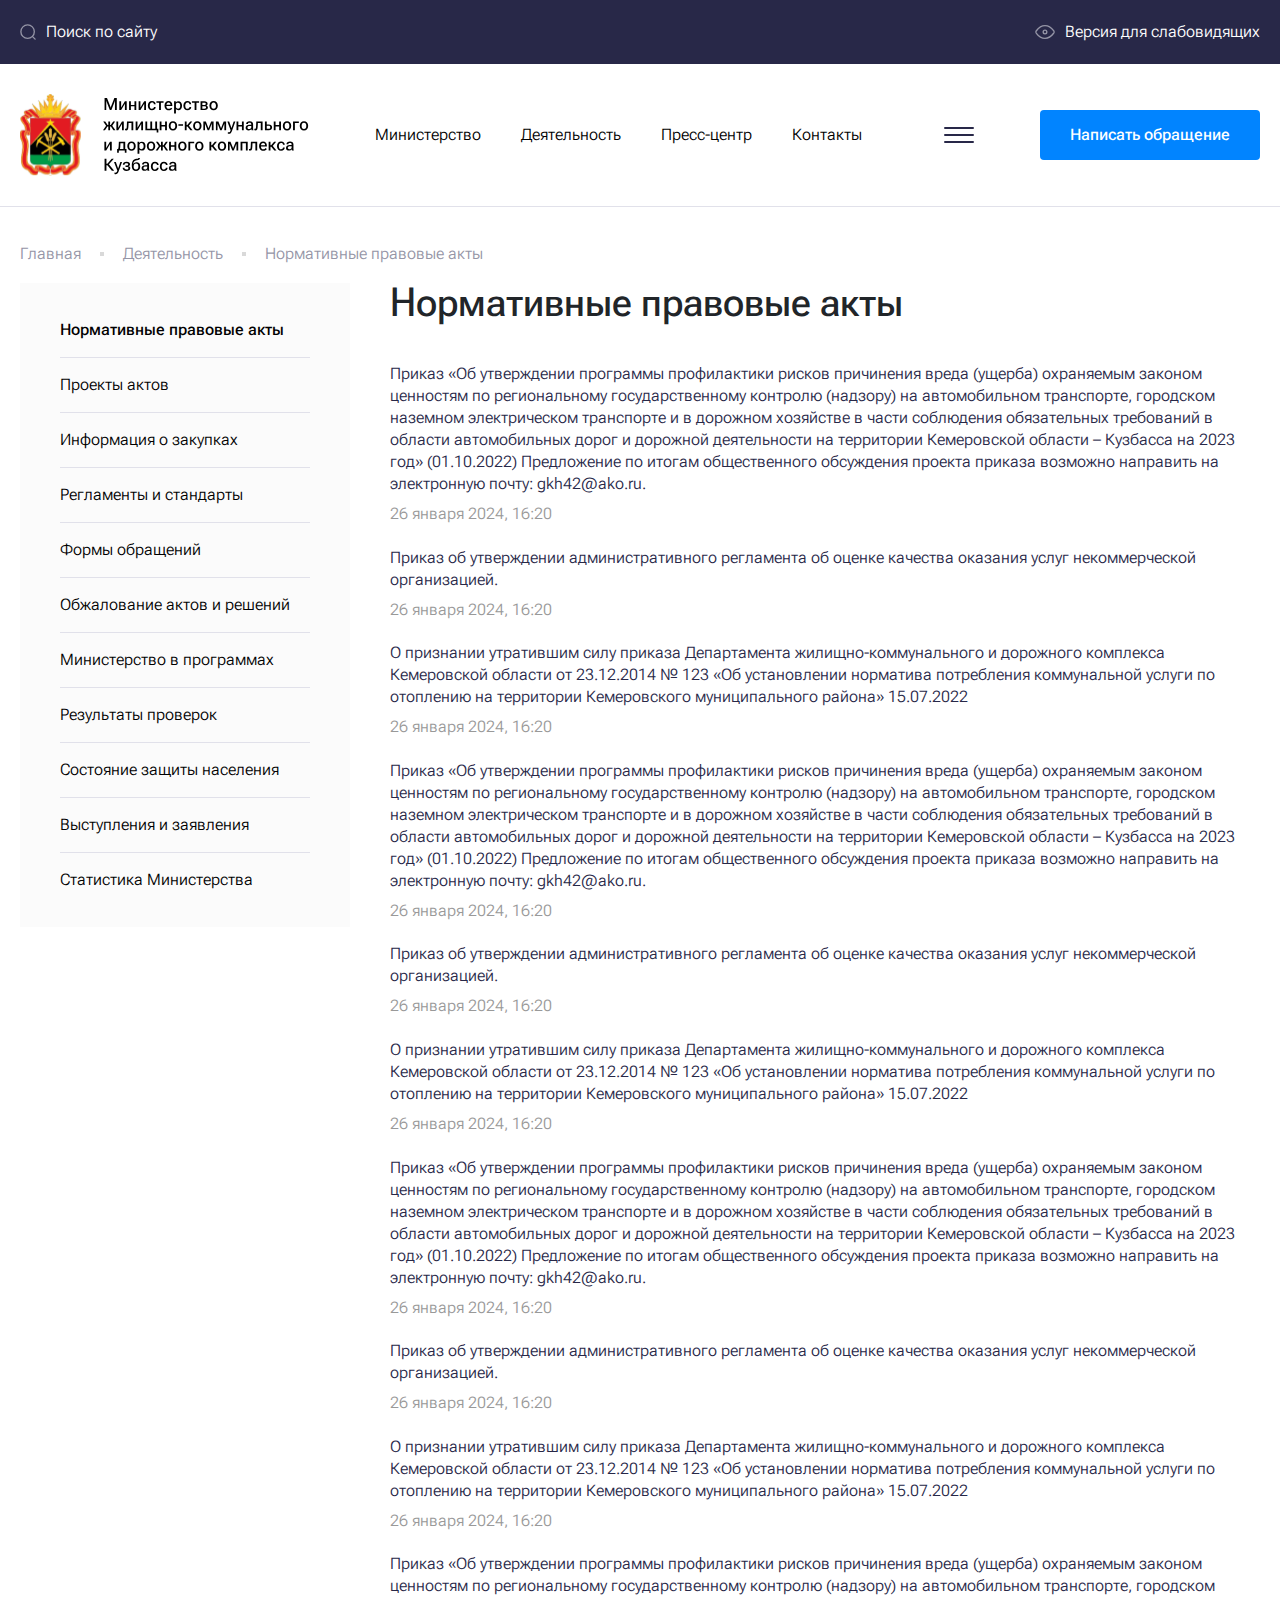
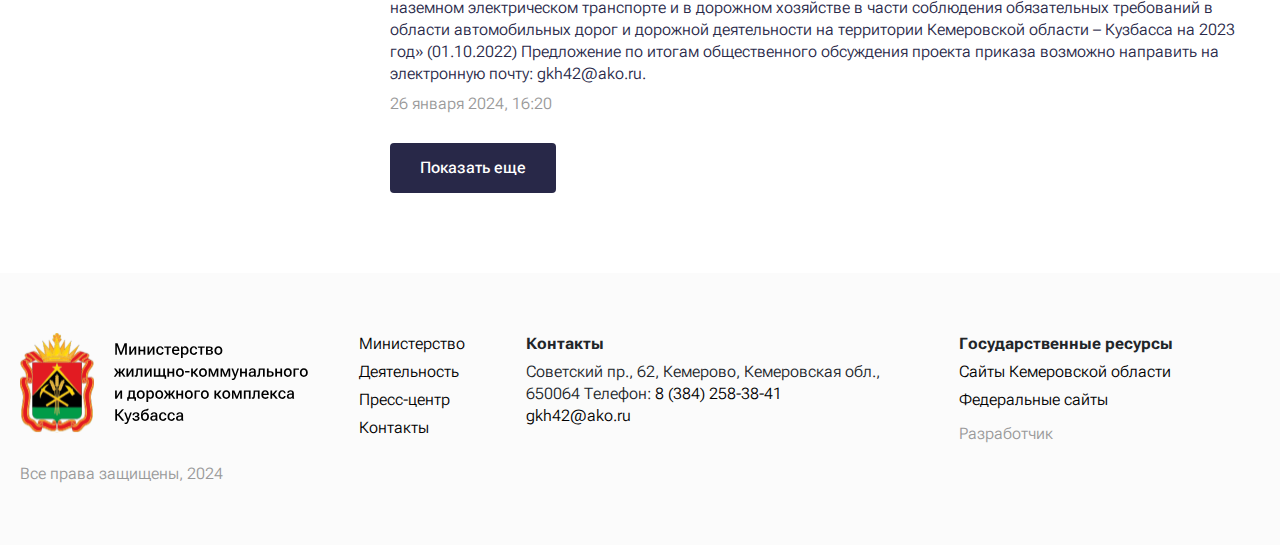
==== commit 473628f5: "fix: Improvements" ====
--- a/acts.html
+++ b/acts.html
@@ -81,10 +81,10 @@
 		<!-- end of header -->
 		<!-- content -->
 		<div class="wrapper__content">
-			<!-- acts -->
-			<section class="acts section-indent-top" id="acts">
+			<!-- section inner -->
+			<section class="section-inner section-indent-top" id="section-inner">
 				<div class="container">
-					<div class="section-top acts__section-top">
+					<div class="section-top section-inner__section-top">
 						<nav class="breadcrumb section-top__breadcrumb" aria-label="Breadcrumb">
 							<ol class="breadcrumb__list">
 								<li class="breadcrumb__item">
@@ -99,62 +99,132 @@
 							</ol>
 						</nav>
 					</div>
-					<div class="acts__wrap">
-						<div class="acts__left"></div>
-						<div class="acts__right">
+					<div class="section-inner__wrap">
+						<div class="section-inner__left">
+							<div class="section-nav section-inner__nav">
+								<button class="section-nav__trigger">
+									<span>Нормативные правовые акты</span>
+									<svg>
+										<use xlink:href="img/sprite.svg#icon-caret-select"></use>
+									</svg>
+								</button>
+								<nav class="section-nav__wrapper">
+									<ul class="section-nav__list">
+										<li class="section-nav__item">
+											<div class="section-nav__elem is--active">
+												<a href="#" class="section-nav__link">Нормативные правовые акты</a>
+											</div>
+										</li>
+										<li class="section-nav__item">
+											<div class="section-nav__elem">
+												<a href="#" class="section-nav__link">Проекты актов</a>
+											</div>
+										</li>
+										<li class="section-nav__item">
+											<div class="section-nav__elem">
+												<a href="#" class="section-nav__link">Информация о закупках</a>
+											</div>
+										</li>
+										<li class="section-nav__item">
+											<div class="section-nav__elem">
+												<a href="#" class="section-nav__link">Регламенты и стандарты</a>
+											</div>
+										</li>
+										<li class="section-nav__item">
+											<div class="section-nav__elem">
+												<a href="#" class="section-nav__link">Формы обращений</a>
+											</div>
+										</li>
+										<li class="section-nav__item">
+											<div class="section-nav__elem">
+												<a href="#" class="section-nav__link">Обжалование актов и решений</a>
+											</div>
+										</li>
+										<li class="section-nav__item">
+											<div class="section-nav__elem">
+												<a href="#" class="section-nav__link">Министерство в программах</a>
+											</div>
+										</li>
+										<li class="section-nav__item">
+											<div class="section-nav__elem">
+												<a href="#" class="section-nav__link">Результаты проверок</a>
+											</div>
+										</li>
+										<li class="section-nav__item">
+											<div class="section-nav__elem">
+												<a href="#" class="section-nav__link">Состояние защиты населения</a>
+											</div>
+										</li>
+										<li class="section-nav__item">
+											<div class="section-nav__elem">
+												<a href="#" class="section-nav__link">Выступления и заявления</a>
+											</div>
+										</li>
+										<li class="section-nav__item">
+											<div class="section-nav__elem">
+												<a href="#" class="section-nav__link">Статистика Министерства</a>
+											</div>
+										</li>
+									</ul>
+								</nav>
+							</div>
+						</div>
+						<div class="section-inner__right">
 							<div class="section-heading">
 								<div class="section-heading__group">
 									<h2 class="section-heading__title">Нормативные правовые акты</h2>
 								</div>
 							</div>
-							<div class="acts__wrapper">
-								<div class="acts__item">
-									<span class="acts__description">Приказ «Об утверждении программы профилактики рисков причинения вреда (ущерба) охраняемым законом ценностям по региональному государственному контролю (надзору) на автомобильном транспорте, городском наземном электрическом транспорте и в дорожном хозяйстве в части соблюдения обязательных требований в области автомобильных дорог и дорожной деятельности на территории Кемеровской области – Кузбасса на 2023 год» (01.10.2022) Предложение по итогам общественного обсуждения проекта приказа возможно направить на электронную почту: gkh42@ako.ru.</span>
-									<span class="acts__help">26 января 2024, 16:20</span>
+							<div class="acts">
+								<div class="acts__wrapper">
+									<div class="acts__item">
+										<span class="acts__description">Приказ «Об утверждении программы профилактики рисков причинения вреда (ущерба) охраняемым законом ценностям по региональному государственному контролю (надзору) на автомобильном транспорте, городском наземном электрическом транспорте и в дорожном хозяйстве в части соблюдения обязательных требований в области автомобильных дорог и дорожной деятельности на территории Кемеровской области – Кузбасса на 2023 год» (01.10.2022) Предложение по итогам общественного обсуждения проекта приказа возможно направить на электронную почту: gkh42@ako.ru.</span>
+										<span class="acts__help">26 января 2024, 16:20</span>
+									</div>
+									<div class="acts__item">
+										<span class="acts__description">Приказ об утверждении административного регламента об оценке качества оказания услуг некоммерческой организацией.</span>
+										<span class="acts__help">26 января 2024, 16:20</span>
+									</div>
+									<div class="acts__item">
+										<span class="acts__description">О признании утратившим силу приказа Департамента жилищно-коммунального и дорожного комплекса Кемеровской области от 23.12.2014 № 123 «Об установлении норматива потребления коммунальной услуги по отоплению на территории Кемеровского муниципального района» 15.07.2022</span>
+										<span class="acts__help">26 января 2024, 16:20</span>
+									</div>
+									<div class="acts__item">
+										<span class="acts__description">Приказ «Об утверждении программы профилактики рисков причинения вреда (ущерба) охраняемым законом ценностям по региональному государственному контролю (надзору) на автомобильном транспорте, городском наземном электрическом транспорте и в дорожном хозяйстве в части соблюдения обязательных требований в области автомобильных дорог и дорожной деятельности на территории Кемеровской области – Кузбасса на 2023 год» (01.10.2022) Предложение по итогам общественного обсуждения проекта приказа возможно направить на электронную почту: gkh42@ako.ru.</span>
+										<span class="acts__help">26 января 2024, 16:20</span>
+									</div>
+									<div class="acts__item">
+										<span class="acts__description">Приказ об утверждении административного регламента об оценке качества оказания услуг некоммерческой организацией.</span>
+										<span class="acts__help">26 января 2024, 16:20</span>
+									</div>
+									<div class="acts__item">
+										<span class="acts__description">О признании утратившим силу приказа Департамента жилищно-коммунального и дорожного комплекса Кемеровской области от 23.12.2014 № 123 «Об установлении норматива потребления коммунальной услуги по отоплению на территории Кемеровского муниципального района» 15.07.2022</span>
+										<span class="acts__help">26 января 2024, 16:20</span>
+									</div>
+									<div class="acts__item">
+										<span class="acts__description">Приказ «Об утверждении программы профилактики рисков причинения вреда (ущерба) охраняемым законом ценностям по региональному государственному контролю (надзору) на автомобильном транспорте, городском наземном электрическом транспорте и в дорожном хозяйстве в части соблюдения обязательных требований в области автомобильных дорог и дорожной деятельности на территории Кемеровской области – Кузбасса на 2023 год» (01.10.2022) Предложение по итогам общественного обсуждения проекта приказа возможно направить на электронную почту: gkh42@ako.ru.</span>
+										<span class="acts__help">26 января 2024, 16:20</span>
+									</div>
+									<div class="acts__item">
+										<span class="acts__description">Приказ об утверждении административного регламента об оценке качества оказания услуг некоммерческой организацией.</span>
+										<span class="acts__help">26 января 2024, 16:20</span>
+									</div>
+									<div class="acts__item">
+										<span class="acts__description">О признании утратившим силу приказа Департамента жилищно-коммунального и дорожного комплекса Кемеровской области от 23.12.2014 № 123 «Об установлении норматива потребления коммунальной услуги по отоплению на территории Кемеровского муниципального района» 15.07.2022</span>
+										<span class="acts__help">26 января 2024, 16:20</span>
+									</div>
+									<div class="acts__item">
+										<span class="acts__description">Приказ «Об утверждении программы профилактики рисков причинения вреда (ущерба) охраняемым законом ценностям по региональному государственному контролю (надзору) на автомобильном транспорте, городском наземном электрическом транспорте и в дорожном хозяйстве в части соблюдения обязательных требований в области автомобильных дорог и дорожной деятельности на территории Кемеровской области – Кузбасса на 2023 год» (01.10.2022) Предложение по итогам общественного обсуждения проекта приказа возможно направить на электронную почту: gkh42@ako.ru.</span>
+										<span class="acts__help">26 января 2024, 16:20</span>
+									</div>
 								</div>
-								<div class="acts__item">
-									<span class="acts__description">Приказ об утверждении административного регламента об оценке качества оказания услуг некоммерческой организацией.</span>
-									<span class="acts__help">26 января 2024, 16:20</span>
-								</div>
-								<div class="acts__item">
-									<span class="acts__description">О признании утратившим силу приказа Департамента жилищно-коммунального и дорожного комплекса Кемеровской области от 23.12.2014 № 123 «Об установлении норматива потребления коммунальной услуги по отоплению на территории Кемеровского муниципального района» 15.07.2022</span>
-									<span class="acts__help">26 января 2024, 16:20</span>
-								</div>
-								<div class="acts__item">
-									<span class="acts__description">Приказ «Об утверждении программы профилактики рисков причинения вреда (ущерба) охраняемым законом ценностям по региональному государственному контролю (надзору) на автомобильном транспорте, городском наземном электрическом транспорте и в дорожном хозяйстве в части соблюдения обязательных требований в области автомобильных дорог и дорожной деятельности на территории Кемеровской области – Кузбасса на 2023 год» (01.10.2022) Предложение по итогам общественного обсуждения проекта приказа возможно направить на электронную почту: gkh42@ako.ru.</span>
-									<span class="acts__help">26 января 2024, 16:20</span>
-								</div>
-								<div class="acts__item">
-									<span class="acts__description">Приказ об утверждении административного регламента об оценке качества оказания услуг некоммерческой организацией.</span>
-									<span class="acts__help">26 января 2024, 16:20</span>
-								</div>
-								<div class="acts__item">
-									<span class="acts__description">О признании утратившим силу приказа Департамента жилищно-коммунального и дорожного комплекса Кемеровской области от 23.12.2014 № 123 «Об установлении норматива потребления коммунальной услуги по отоплению на территории Кемеровского муниципального района» 15.07.2022</span>
-									<span class="acts__help">26 января 2024, 16:20</span>
-								</div>
-								<div class="acts__item">
-									<span class="acts__description">Приказ «Об утверждении программы профилактики рисков причинения вреда (ущерба) охраняемым законом ценностям по региональному государственному контролю (надзору) на автомобильном транспорте, городском наземном электрическом транспорте и в дорожном хозяйстве в части соблюдения обязательных требований в области автомобильных дорог и дорожной деятельности на территории Кемеровской области – Кузбасса на 2023 год» (01.10.2022) Предложение по итогам общественного обсуждения проекта приказа возможно направить на электронную почту: gkh42@ako.ru.</span>
-									<span class="acts__help">26 января 2024, 16:20</span>
-								</div>
-								<div class="acts__item">
-									<span class="acts__description">Приказ об утверждении административного регламента об оценке качества оказания услуг некоммерческой организацией.</span>
-									<span class="acts__help">26 января 2024, 16:20</span>
-								</div>
-								<div class="acts__item">
-									<span class="acts__description">О признании утратившим силу приказа Департамента жилищно-коммунального и дорожного комплекса Кемеровской области от 23.12.2014 № 123 «Об установлении норматива потребления коммунальной услуги по отоплению на территории Кемеровского муниципального района» 15.07.2022</span>
-									<span class="acts__help">26 января 2024, 16:20</span>
-								</div>
-								<div class="acts__item">
-									<span class="acts__description">Приказ «Об утверждении программы профилактики рисков причинения вреда (ущерба) охраняемым законом ценностям по региональному государственному контролю (надзору) на автомобильном транспорте, городском наземном электрическом транспорте и в дорожном хозяйстве в части соблюдения обязательных требований в области автомобильных дорог и дорожной деятельности на территории Кемеровской области – Кузбасса на 2023 год» (01.10.2022) Предложение по итогам общественного обсуждения проекта приказа возможно направить на электронную почту: gkh42@ako.ru.</span>
-									<span class="acts__help">26 января 2024, 16:20</span>
-								</div>
+								<a href="#" class="acts__more btn">Показать еще</a>
 							</div>
-							<a href="#" class="acts__more btn">Показать еще</a>
 						</div>
 					</div>
 				</div>
 			</section>
-			<!-- end of acts -->
+			<!-- end of section inner -->
 		</div>
 		<!-- end of content -->
 		<!-- footer -->
--- a/css/app.min.css
+++ b/css/app.min.css
@@ -1 +1 @@
-body{position:relative;overflow-x:hidden;font-family:"Roboto Flex",sans-serif;font-size:16px;line-height:1.25}ul,ol,li{display:block;padding:0;margin:0;list-style:none}h1,h2,h3,h4,h5,h6{margin:0;font-weight:normal;line-height:1.25}p{margin:0}a{display:inline-block;color:#000;text-decoration:none;-webkit-transition:all .25s ease-in-out;transition:all .25s ease-in-out}a:hover{text-decoration:none;color:#000}a:active{color:#000}input[type=number]{-moz-appearance:textfield}input[type=number]::-webkit-outer-spin-button,input[type=number]::-webkit-inner-spin-button{display:none;-webkit-appearance:none;appearance:none;margin:0}picture{display:block}img{max-width:100%}svg{-webkit-transition:all .25s ease-in-out;transition:all .25s ease-in-out}.container{margin:0 auto;padding:0 20px;max-width:1480px;width:100%}@media screen and (max-width: 767px){.container{padding:0 16px}}.btn{display:-webkit-box;display:-ms-flexbox;display:flex;-webkit-box-align:center;-ms-flex-align:center;align-items:center;-webkit-box-pack:center;-ms-flex-pack:center;justify-content:center;padding:14px 30px;width:-webkit-fit-content;width:-moz-fit-content;width:fit-content;font-size:16px;font-weight:500;line-height:1.375;text-align:center;color:#fff;background:#282848;border:none;border-radius:4px;-webkit-transition:all .25s ease-in-out;transition:all .25s ease-in-out}.btn>svg{min-width:20px;width:20px;height:20px;color:#fff}.btn>*+*{margin-left:10px}.btn:focus{outline:none}.btn:hover{color:#fff}.btn--lg{padding:19px 40px}.btn--blue{background:#0184ff}.input-field__inner{position:relative;z-index:1}.input-field__input,.input-field__textarea{-webkit-appearance:none;-moz-appearance:none;appearance:none;display:block;padding:19px 30px;width:100%;font-size:16px;font-weight:300;line-height:1.375;color:#000;background:#fff;border:1px solid #d5d5d5;border-radius:0;-webkit-transition:all .25s ease-in-out;transition:all .25s ease-in-out}.input-field__input::-webkit-input-placeholder, .input-field__textarea::-webkit-input-placeholder{opacity:0}.input-field__input::-moz-placeholder, .input-field__textarea::-moz-placeholder{opacity:0}.input-field__input:-ms-input-placeholder, .input-field__textarea:-ms-input-placeholder{opacity:0}.input-field__input::-ms-input-placeholder, .input-field__textarea::-ms-input-placeholder{opacity:0}.input-field__input::placeholder,.input-field__textarea::placeholder{opacity:0}.input-field__input:focus,.input-field__textarea:focus{outline:none;border-color:#0184ff}.input-field__input:not(:-moz-placeholder-shown)+label, .input-field__textarea:not(:-moz-placeholder-shown)+label{transform:translateY(-27px) scale(0.75)}.input-field__input:not(:-ms-input-placeholder)+label, .input-field__textarea:not(:-ms-input-placeholder)+label{-ms-transform:translateY(-27px) scale(0.75);transform:translateY(-27px) scale(0.75)}.input-field__input:focus+label,.input-field__input:not(:placeholder-shown)+label,.input-field__textarea:focus+label,.input-field__textarea:not(:placeholder-shown)+label{-webkit-transform:translateY(-27px) scale(0.75);-ms-transform:translateY(-27px) scale(0.75);transform:translateY(-27px) scale(0.75)}@media screen and (hover: hover){.input-field__input:hover,.input-field__textarea:hover{border-color:#0184ff}}@media screen and (max-width: 767px){.input-field__input,.input-field__textarea{padding:9px 19px}.input-field__input:not(:-moz-placeholder-shown)+label, .input-field__textarea:not(:-moz-placeholder-shown)+label{transform:translateY(-16px) scale(0.7)}.input-field__input:not(:-ms-input-placeholder)+label, .input-field__textarea:not(:-ms-input-placeholder)+label{-ms-transform:translateY(-16px) scale(0.7);transform:translateY(-16px) scale(0.7)}.input-field__input:focus+label,.input-field__input:not(:placeholder-shown)+label,.input-field__textarea:focus+label,.input-field__textarea:not(:placeholder-shown)+label{-webkit-transform:translateY(-16px) scale(0.7);-ms-transform:translateY(-16px) scale(0.7);transform:translateY(-16px) scale(0.7)}}.input-field__textarea{overflow:hidden;resize:none;min-height:214px}@media screen and (max-width: 767px){.input-field__textarea{min-height:194px}}.input-field__label{position:absolute;top:19px;left:25px;z-index:1;-webkit-transform-origin:left top;-ms-transform-origin:left top;transform-origin:left top;display:block;overflow:hidden;margin:0;padding:0 5px;max-width:calc(100% - 60px);font-size:16px;font-weight:300;line-height:1.375;white-space:nowrap;text-overflow:ellipsis;color:#999;background:#fff;cursor:text;-webkit-transition:all .25s ease;transition:all .25s ease}.input-field__label span{color:#0184ff}@media screen and (max-width: 767px){.input-field__label{top:9px;left:14px}}.square-checkbox{display:-webkit-box;display:-ms-flexbox;display:flex;-webkit-box-align:center;-ms-flex-align:center;align-items:center;overflow:hidden;cursor:pointer}.square-checkbox__input{display:none}.square-checkbox__input:checked~.square-checkbox__group .square-checkbox__icon{border-color:#0184ff}.square-checkbox__input:checked~.square-checkbox__group .square-checkbox__icon::before{opacity:1}.square-checkbox__input[disabled]~.square-checkbox__group{opacity:.4}.square-checkbox__group{display:-webkit-box;display:-ms-flexbox;display:flex;-webkit-box-align:start;-ms-flex-align:start;align-items:flex-start;margin:0;cursor:pointer}.square-checkbox__icon{position:relative;display:block;overflow:hidden;margin-right:11px;min-width:24px;width:24px;height:24px;border:1px solid #d5d5d5;-webkit-transition:all .25s ease-in-out;transition:all .25s ease-in-out}.square-checkbox__icon::before{content:"";position:absolute;top:50%;left:50%;z-index:1;-webkit-transform:translate(-50%, -50%);-ms-transform:translate(-50%, -50%);transform:translate(-50%, -50%);display:block;min-width:20px;width:20px;height:20px;opacity:0;background-image:url(../img/sprite.svg#icon-check-blue);background-repeat:no-repeat;background-size:cover;background-position:center center;-webkit-transition:opacity .25s ease-in-out;transition:opacity .25s ease-in-out}.square-checkbox__title{display:block;margin:auto 0;font-size:16px;font-weight:300;line-height:1.375;text-align:left;-webkit-transition:all .25s ease-in-out;transition:all .25s ease-in-out}.square-checkbox__title a{display:inline;color:#0184ff}.square-checkbox__title a:hover{color:#0184ff}.default-select .ss-main{width:100%}.default-select .ss-main .ss-single-selected{padding:19px 30px 19px 30px;width:100%;height:100%;font-size:16px;font-weight:300;line-height:1.375;color:#000;background:#fff;border:1px solid #d5d5d5;border-radius:0;-webkit-transition:all .25s ease-in-out;transition:all .25s ease-in-out}@media screen and (hover: hover){.default-select .ss-main .ss-single-selected:hover{border-color:#0184ff}}@media screen and (max-width: 767px){.default-select .ss-main .ss-single-selected{padding:9px 19px}}.default-select .ss-main .ss-single-selected .placeholder .ss-disabled{color:#9595a6}.default-select .ss-main .ss-single-selected .placeholder{display:block;overflow:hidden;max-width:100%;line-height:1.375;white-space:nowrap;text-overflow:ellipsis}.default-select .ss-main .ss-single-selected .ss-arrow{margin:0 0 0 20px}.default-select .ss-main .ss-single-selected .ss-arrow span{padding:0;margin:0;min-width:14px;width:14px;height:14px;background-image:url(../img/sprite.svg#icon-caret-select);background-repeat:no-repeat;background-size:contain;background-position:center center;border:0;-webkit-transform:none;-ms-transform:none;transform:none;-webkit-transition:all .25s ease-in-out;transition:all .25s ease-in-out}.default-select .ss-main .ss-single-selected .ss-arrow span.arrow-up{-webkit-transform:translateY(0) rotate(180deg);-ms-transform:translateY(0) rotate(180deg);transform:translateY(0) rotate(180deg);margin:0}.default-select .ss-main .ss-single-selected .ss-arrow span.arrow-down{-webkit-transform:rotate(0);-ms-transform:rotate(0);transform:rotate(0)}.default-select .ss-main .ss-single-selected.ss-open-below,.default-select .ss-main .ss-single-selected.ss-open-above{border-color:#0184ff;border-radius:0}.default-select .ss-main .ss-single-selected.ss-open-below+*{margin-top:6px}.default-select .ss-main .ss-single-selected.ss-open-above+*{-webkit-transform:scale(1) translateY(-6px);-ms-transform:scale(1) translateY(-6px);transform:scale(1) translateY(-6px);border-radius:0}.default-select .ss-content .ss-search{display:none}.default-select .ss-content{z-index:99 !important;overflow:hidden;margin:0;padding:9.5px 0;min-width:-webkit-min-content;min-width:-moz-min-content;min-width:min-content;width:100%;color:#000;background:#fff;border:1px solid #d5d5d5}@media screen and (max-width: 767px){.default-select .ss-content{padding:4.5px 0}}.default-select .ss-content .ss-list{padding:0;max-height:none}.default-select .ss-content .ss-list .ss-option{padding:9.5px 30px;font-size:16px;font-weight:300;line-height:1.375;color:#000;cursor:pointer;-webkit-transition:all .25s ease-in-out;transition:all .25s ease-in-out}@media screen and (max-width: 767px){.default-select .ss-content .ss-list .ss-option{padding:4.5px 19px}}.default-select .ss-content .ss-list .ss-option.ss-disabled:not(.ss-option-selected){display:none}.default-select .ss-option:first-child.ss-disabled.ss-option-selected{display:none}.default-select .ss-content .ss-list .ss-option.ss-disabled{display:none}.default-select .ss-content .ss-list .ss-option:hover,.default-select .ss-content .ss-list .ss-option.ss-highlighted{color:#0184ff;background:rgba(0,0,0,0)}.default-select .ss-arrow .arrow-down{width:auto;height:auto;background:none}.breadcrumb__list{display:-webkit-box;display:-ms-flexbox;display:flex;-webkit-box-align:center;-ms-flex-align:center;align-items:center;width:-webkit-fit-content;width:-moz-fit-content;width:fit-content}.breadcrumb__item{display:-webkit-box;display:-ms-flexbox;display:flex;-webkit-box-align:center;-ms-flex-align:center;align-items:center}.breadcrumb__item:not(:last-child)::after{content:"";display:block;margin:0 19px;min-width:4px;width:4px;height:4px;background:#d9d9d9}.breadcrumb__item:last-child .breadcrumb__link{pointer-events:none}.breadcrumb__link{display:block;width:-webkit-fit-content;width:-moz-fit-content;width:fit-content;font-size:16px;font-weight:300;line-height:1.375;color:#9595a6}.breadcrumb__link:hover{color:#9595a6}@media screen and (hover: hover){.breadcrumb__link:hover{color:#000}}.header-top{position:relative;z-index:1;padding:21px 0;background:#282848}@media screen and (max-width: 767px){.header-top{padding:14px 0}}.header-top__wrapper{display:-webkit-box;display:-ms-flexbox;display:flex;-webkit-box-align:center;-ms-flex-align:center;align-items:center;-webkit-box-pack:justify;-ms-flex-pack:justify;justify-content:space-between}.header-top__search{position:relative;z-index:1;display:-webkit-box;display:-ms-flexbox;display:flex;-webkit-box-align:center;-ms-flex-align:center;align-items:center;width:-webkit-fit-content;width:-moz-fit-content;width:fit-content}.header-top__search-btn{display:-webkit-box;display:-ms-flexbox;display:flex;-webkit-box-align:center;-ms-flex-align:center;align-items:center;-webkit-box-pack:center;-ms-flex-pack:center;justify-content:center;padding:0;min-width:16px;width:16px;height:16px;font-size:0;background:rgba(0,0,0,0);border:none;border-radius:0;-webkit-transition:all .25s ease-in-out;transition:all .25s ease-in-out}.header-top__search-btn>svg{min-width:16px;width:16px;height:16px;color:#9595a6}.header-top__search-btn:focus{outline:none}.header-top__search-btn+.header-top__search-input,.header-top__search-input+.header-top__search-btn{margin-left:10px}.header-top__search-input{-webkit-appearance:none;-moz-appearance:none;appearance:none;display:block;padding:0;width:-webkit-fit-content;width:-moz-fit-content;width:fit-content;font-size:16px;font-weight:300;line-height:1.375;color:#fff;background:rgba(0,0,0,0);border:none;border-radius:0;-webkit-transition:all .25s ease-in-out;transition:all .25s ease-in-out}.header-top__search-input::-webkit-input-placeholder{color:#fff}.header-top__search-input::-moz-placeholder{color:#fff}.header-top__search-input:-ms-input-placeholder{color:#fff}.header-top__search-input::-ms-input-placeholder{color:#fff}.header-top__search-input::placeholder{color:#fff}.header-top__search-input:focus{outline:none}.header-top__vi{display:-webkit-box;display:-ms-flexbox;display:flex;-webkit-box-align:center;-ms-flex-align:center;align-items:center;padding:0;width:-webkit-fit-content;width:-moz-fit-content;width:fit-content;font-size:16px;font-weight:300;text-align:center;color:#fff;background:rgba(0,0,0,0);border:none;border-radius:0;-webkit-transition:all .25s ease-in-out;transition:all .25s ease-in-out}.header-top__vi>svg{min-width:20px;width:20px;height:20px;color:#9595a6}.header-top__vi>*+*{margin-left:10px}.header-top__vi:focus{outline:none}@media screen and (max-width: 767px){.header-top__vi>span{display:none}.header-top__vi>*+*{margin-left:0}}.header{position:relative;z-index:100;background:#fff}.header--border{border-bottom:1px solid #e1e1ea}.header__wrapper{display:-webkit-box;display:-ms-flexbox;display:flex;-webkit-box-align:center;-ms-flex-align:center;align-items:center;-webkit-box-pack:justify;-ms-flex-pack:justify;justify-content:space-between;padding:30px 0}@media screen and (max-width: 767px){.header__wrapper{padding:20px 0}}.header__logotype{display:block;max-width:289px;width:100%}.header__logotype img{display:block;width:100%;height:100%;-o-object-fit:contain;object-fit:contain;-o-object-position:left center;object-position:left center}@media screen and (max-width: 1199px){.header__logotype{max-width:257px;height:73px}}@media screen and (max-width: 1023px){.header__nav{display:none}}@media screen and (max-width: 1199px){.header__btn{display:none}}.nav__list{display:-webkit-box;display:-ms-flexbox;display:flex;-webkit-box-align:center;-ms-flex-align:center;align-items:center;width:-webkit-fit-content;width:-moz-fit-content;width:fit-content}.nav__item+.nav__item{margin-left:40px}.nav__link{display:block;width:-webkit-fit-content;width:-moz-fit-content;width:fit-content;font-size:16px;font-weight:300}.hamburger{position:relative;z-index:1;display:block;overflow:hidden;margin-left:15px;padding:0;min-width:30px;width:30px;height:30px;font-size:0;background:rgba(0,0,0,0);border:none;border-radius:0}.hamburger:focus{outline:none}.hamburger__inner{position:absolute;left:0;z-index:1;display:block;width:100%;height:2px;background:#282848;border-radius:2px}.hamburger__inner:first-child{top:7px}.hamburger__inner:nth-child(2){top:14px}.hamburger__inner:last-child{top:22px}.footer{position:relative;z-index:1;margin-top:80px;padding:60px 0;background:#fbfbfb}@media screen and (max-width: 767px){.footer{margin-top:60px;padding:40px 0}}.footer__wrapper{display:-webkit-box;display:-ms-flexbox;display:flex}@media screen and (max-width: 1023px){.footer__wrapper{-webkit-box-orient:vertical;-webkit-box-direction:normal;-ms-flex-direction:column;flex-direction:column;-webkit-box-align:start;-ms-flex-align:start;align-items:flex-start}}.footer__block{max-width:417px;width:-webkit-fit-content;width:-moz-fit-content;width:fit-content}.footer__block:nth-child(2){margin-left:80px}.footer__block:nth-child(3){margin-left:141px}.footer__block:nth-child(4){margin-left:76px}@media screen and (min-width: 1200px)and (max-width: 1399px){.footer__block{max-width:387px}.footer__block:nth-child(2){margin-left:50px}.footer__block:nth-child(3){margin-left:61px}.footer__block:nth-child(4){margin-left:46px}}@media screen and (min-width: 1024px)and (max-width: 1199px){.footer__block{max-width:357px}.footer__block:nth-child(2){margin-left:30px}.footer__block:nth-child(3){margin-left:41px}.footer__block:nth-child(4){margin-left:26px}}@media screen and (max-width: 1023px){.footer__block{max-width:none}.footer__block:nth-child(2){margin-top:26px;margin-left:0}.footer__block:nth-child(3){margin-top:23px;margin-left:0}.footer__block:nth-child(4){margin-top:28px;margin-left:0}}.footer__logotype{display:block;overflow:hidden;max-width:289px;width:100%}.footer__logotype img{display:block;width:100%;height:100%;-o-object-fit:contain;object-fit:contain;-o-object-position:left center;object-position:left center}@media screen and (max-width: 767px){.footer__logotype{max-width:257px;height:73px}}.footer__title{display:block;margin-bottom:6px;width:-webkit-fit-content;width:-moz-fit-content;width:fit-content;font-size:16px;font-weight:bold;line-height:1.375}.footer__description{display:block;width:-webkit-fit-content;width:-moz-fit-content;width:fit-content;font-size:16px;font-weight:300;line-height:1.375}.footer__copyright{display:block;margin-top:30px;width:-webkit-fit-content;width:-moz-fit-content;width:fit-content;font-size:16px;font-weight:300;line-height:1.375;color:#999}@media screen and (min-width: 1024px){.footer__copyright--mobile{display:none}}@media screen and (max-width: 1023px){.footer__copyright{margin-top:21px}.footer__copyright--desktop{display:none}}.footer__copyright+.footer__copyright{margin-top:12px}@media screen and (max-width: 1023px){.footer__list--wrap{display:-webkit-box;display:-ms-flexbox;display:flex;-ms-flex-wrap:wrap;flex-wrap:wrap}.footer__list--wrap .footer__list-item+.footer__list-item{margin-top:0}.footer__list--wrap .footer__list-item{width:calc(50% - 6px)}.footer__list--wrap .footer__list-item:nth-child(2n){margin-left:12px}.footer__list--wrap .footer__list-item:nth-child(n+3){margin-top:12px}}.footer__list-item+.footer__list-item{margin-top:6px}.footer__link{display:block;width:-webkit-fit-content;width:-moz-fit-content;width:fit-content;font-size:16px;font-weight:300;line-height:1.375}.scroll-disabled{overflow:hidden}.swiper{-webkit-transition:opacity .15s ease;transition:opacity .15s ease}@media screen and (min-width: 768px){.swiper:not(.swiper-only-mobile):not(.swiper-initialized){opacity:0}.swiper:not(.swiper-only-mobile).swiper-initialized{opacity:1}}@media screen and (max-width: 767px){.swiper:not(.swiper-only-desktop):not(.swiper-initialized){opacity:0}.swiper:not(.swiper-only-desktop).swiper-initialized{opacity:1}}.swiper-controls{display:-webkit-box;display:-ms-flexbox;display:flex;-webkit-box-align:center;-ms-flex-align:center;align-items:center;width:-webkit-fit-content;width:-moz-fit-content;width:fit-content}.swiper-button-prev,.swiper-button-next{display:-webkit-box;display:-ms-flexbox;display:flex;-webkit-box-align:center;-ms-flex-align:center;align-items:center;-webkit-box-pack:center;-ms-flex-pack:center;justify-content:center;padding:0;min-width:32px;width:32px;height:48px;font-size:0;background:rgba(0,0,0,0);border:none;border-radius:0;-webkit-transition:all .25s ease-in-out;transition:all .25s ease-in-out}.swiper-button-prev+.swiper-button-next{margin-left:12px}.swiper-button-disabled{pointer-events:none}.swiper-button-disabled .swiper-button-icon{color:#9595a6}.swiper-button-icon{min-width:32px;width:32px;height:32px;height:14px;color:#282848}.swiper-pagination{display:-webkit-box;display:-ms-flexbox;display:flex;-webkit-box-align:center;-ms-flex-align:center;align-items:center;margin:30px 0 0;width:-webkit-fit-content;width:-moz-fit-content;width:fit-content}.swiper-pagination-bullet{display:block;min-width:6px;width:6px;height:6px;background:#e1e1ea;-webkit-transition:all .25s ease-in-out;transition:all .25s ease-in-out}@media screen and (hover: hover){.swiper-pagination-bullet:hover{background:#0184ff}}.swiper-pagination-bullet+.swiper-pagination-bullet{margin-left:15px}.swiper-pagination-bullet-active{background:#282848}@media screen and (hover: hover){.swiper-pagination-bullet-active:hover{background:#282848}}.wrapper{display:-webkit-box;display:-ms-flexbox;display:flex;-webkit-box-orient:vertical;-webkit-box-direction:normal;-ms-flex-direction:column;flex-direction:column;min-height:100vh}.wrapper__content{-webkit-box-flex:1;-ms-flex:1 1 100%;flex:1 1 100%}.section-indent-top{margin-top:36px}@media screen and (max-width: 767px){.section-indent-top{margin-top:30px}}.section-indent{margin-top:60px}@media screen and (max-width: 767px){.section-indent{margin-top:35px}}.section-top{margin-bottom:30px;max-width:1110px}.section-top__breadcrumb{margin-bottom:18px}@media screen and (max-width: 767px){.section-top__breadcrumb{display:none}}.section-top__heading{font-size:40px;font-weight:500;line-height:1}@media screen and (max-width: 767px){.section-top__heading{font-size:32px}}.section-top__description{display:block;margin-top:19px;font-size:16px;font-weight:300;line-height:1.3}@media screen and (max-width: 767px){.section-top__description{font-size:18px;line-height:1.2}}.section-top__help{display:block;margin-top:24px;width:-webkit-fit-content;width:-moz-fit-content;width:fit-content;font-size:16px;font-weight:300;line-height:1.375;color:#999}@media screen and (max-width: 767px){.section-top__help{margin-top:10px;font-size:15px}}.section-heading{display:-webkit-box;display:-ms-flexbox;display:flex;-webkit-box-align:start;-ms-flex-align:start;align-items:flex-start;-webkit-box-pack:justify;-ms-flex-pack:justify;justify-content:space-between;margin-bottom:40px}@media screen and (max-width: 767px){.section-heading{-webkit-box-orient:vertical;-webkit-box-direction:normal;-ms-flex-direction:column;flex-direction:column;margin-bottom:22px}}.section-heading__title{font-size:40px;font-weight:500;line-height:1}@media screen and (max-width: 767px){.section-heading__title{font-size:32px}}@media screen and (max-width: 1023px){.section-heading__controls{display:none}}.main__wrap{display:-webkit-box;display:-ms-flexbox;display:flex;-webkit-box-pack:justify;-ms-flex-pack:justify;justify-content:space-between}@media screen and (max-width: 1023px){.main__wrap{-webkit-box-orient:vertical;-webkit-box-direction:normal;-ms-flex-direction:column;flex-direction:column}}.main__left{max-width:calc(100% - 452px - 41px);width:100%}@media screen and (min-width: 1200px)and (max-width: 1399px){.main__left{max-width:calc(100% - 402px - 31px)}}@media screen and (max-width: 1023px){.main__left{max-width:none}}.main__right{margin-left:41px;max-width:452px;min-width:452px}@media screen and (min-width: 1200px)and (max-width: 1399px){.main__right{margin-left:31px;max-width:402px;min-width:402px}}@media screen and (max-width: 1023px){.main__right{margin-top:51px;margin-left:0;max-width:none;min-width:auto;width:100%}}@media screen and (max-width: 767px){.main__slider .swiper{margin:0 -16px}}.main__slider .swiper-pagination{position:absolute;left:40px;bottom:40px;z-index:1}@media screen and (max-width: 767px){.main__slider .swiper-pagination{left:16px}}.main__slider .swiper-pagination-bullet{background:#9595a6}.main__slider .swiper-pagination-bullet-active{background:#fff}.main__slide{position:relative;z-index:1;display:-webkit-box;display:-ms-flexbox;display:flex;-webkit-box-orient:vertical;-webkit-box-direction:normal;-ms-flex-direction:column;flex-direction:column;-webkit-box-pack:end;-ms-flex-pack:end;justify-content:flex-end;padding:76px 40px;min-height:460px;color:#fff;background-color:#fbfbfb;background-repeat:no-repeat;background-size:cover;background-position:center center}.main__slide::before{content:"";position:absolute;top:0;right:0;bottom:0;left:0;z-index:-1;display:block;width:100%;height:100%;opacity:.75;background:-webkit-gradient(linear, left top, right top, from(rgba(0, 0, 0, 0.8)), to(rgba(0, 0, 0, 0)));background:linear-gradient(to right, rgba(0, 0, 0, 0.8), rgba(0, 0, 0, 0));pointer-events:none}@media screen and (max-width: 767px){.main__slide{padding:67px 16px}.main__slide::before{opacity:1}}.main__help{display:block;width:-webkit-fit-content;width:-moz-fit-content;width:fit-content;font-size:16px;font-weight:300;line-height:1.375}@media screen and (max-width: 767px){.main__help{font-size:15px}}.main__help+.main__title,.main__title+.main__help{margin-top:12px}.main__title{display:block;max-width:752px;width:-webkit-fit-content;width:-moz-fit-content;width:fit-content;font-size:40px;font-weight:500;line-height:1}@media screen and (max-width: 767px){.main__title{font-size:32px}}.main__news{padding:34px 40px 36px;height:100%;background:#fbfbfb}@media screen and (max-width: 1023px){.main__news{padding:0;height:auto;background:rgba(0,0,0,0)}}.short-news__wrap{display:-webkit-box;display:-ms-flexbox;display:flex;-webkit-box-orient:vertical;-webkit-box-direction:normal;-ms-flex-direction:column;flex-direction:column;-webkit-box-pack:justify;-ms-flex-pack:justify;justify-content:space-between;height:100%}.short-news__list{position:relative;z-index:1;display:-webkit-box;display:-ms-flexbox;display:flex;margin:0 -40px -3px;padding:0 40px 30px;overflow-x:auto;overflow-y:hidden;max-width:calc(100% + 80px);-webkit-clip-path:inset(0 0 30px 0);clip-path:inset(0 0 30px 0)}@media screen and (max-width: 767px){.short-news__list{margin:0 -16px -3px;padding:0 16px 30px}}.short-news__list-item{position:relative;z-index:1}.short-news__list-item::before{content:"";position:absolute;bottom:0;left:0;z-index:-1;display:block;width:100%;height:1px;background:#e1e1ea}.short-news__list-item.is--active .short-news__tab{-webkit-text-stroke:.8px;border-color:#282848}.short-news__list-item+.short-news__list-item{margin-left:28px}.short-news__list-item+.short-news__list-item::before{left:-28px;width:calc(100% + 28px)}.short-news__tab{display:block;padding:0 0 15px 0;width:-webkit-fit-content;width:-moz-fit-content;width:fit-content;font-size:16px;font-weight:300;line-height:1.375;text-align:center;white-space:nowrap;color:#282848;background:rgba(0,0,0,0);border:none;border-bottom:1px solid rgba(0,0,0,0);border-radius:0;-webkit-transition:all .25s ease-in-out;transition:all .25s ease-in-out}.short-news__tab:focus{outline:none}.short-news__wrapper{display:none}.short-news__wrapper.is--active{display:block}.short-news__item+.short-news__item{margin-top:20px}@media screen and (max-width: 767px){.short-news__item+.short-news__item{margin-top:15px}}.short-news__title{display:block;width:-webkit-fit-content;width:-moz-fit-content;width:fit-content;font-size:16px;font-weight:300;line-height:1.375}.short-news__help{display:block;width:-webkit-fit-content;width:-moz-fit-content;width:fit-content;font-size:16px;font-weight:300;line-height:1.625;color:#999}.short-news__link{display:-webkit-box;display:-ms-flexbox;display:flex;-webkit-box-align:center;-ms-flex-align:center;align-items:center;margin-top:25px;width:-webkit-fit-content;width:-moz-fit-content;width:fit-content;font-size:16px;font-weight:500;line-height:1.375;text-align:center;color:#282848;background:rgba(0,0,0,0);border:none;border-radius:0;-webkit-transition:all .25s ease-in-out;transition:all .25s ease-in-out}.short-news__link svg{min-width:20px;width:20px;height:20px;color:#282848}.short-news__link>*+*{margin-left:10px}.short-news__link:hover{color:#282848}@media screen and (max-width: 767px){.short-news__link{margin-top:22px}}.indicators__slider-wrapper .swiper-slide{height:auto}@media screen and (min-width: 1024px){.indicators__slider-wrapper .swiper-pagination{display:none}}.indicators__item{height:100%}.indicators-card{display:block;overflow:hidden;padding:40px 30px 40px 40px;color:#fff;background:#282848}.indicators-card__value{display:block;width:-webkit-fit-content;width:-moz-fit-content;width:fit-content;font-size:48px;font-weight:300;line-height:1}.indicators-card__description{display:block;margin-top:4px;width:-webkit-fit-content;width:-moz-fit-content;width:fit-content;font-size:16px;font-weight:300;line-height:1.375}@media screen and (max-width: 767px){.indicators-card__description{margin-top:6px;font-size:15px}}.projects__wrap{display:-webkit-box;display:-ms-flexbox;display:flex;-webkit-box-pack:justify;-ms-flex-pack:justify;justify-content:space-between}@media screen and (max-width: 1199px){.projects__wrap{-webkit-box-orient:vertical;-webkit-box-direction:normal;-ms-flex-direction:column;flex-direction:column}}.projects__left{max-width:calc(100% - 330px - 82px);width:100%}@media screen and (max-width: 1199px){.projects__left{max-width:none}}.projects__right{margin-left:82px;max-width:330px;min-width:330px}@media screen and (max-width: 1199px){.projects__right{margin-top:40px;margin-left:0}}@media screen and (max-width: 575px){.projects__right{max-width:none;min-width:auto;width:100%}}.projects__wrapper{display:-webkit-box;display:-ms-flexbox;display:flex;-webkit-box-pack:justify;-ms-flex-pack:justify;justify-content:space-between}@media screen and (max-width: 767px){.projects__wrapper{-webkit-box-orient:vertical;-webkit-box-direction:normal;-ms-flex-direction:column;flex-direction:column}}@media screen and (min-width: 768px){.projects__column{width:calc(50% - 21px)}.projects__column:nth-child(2n){margin-left:42px}}@media screen and (max-width: 767px){.projects__column{width:100%}.projects__column:nth-child(n+2){display:none}}.projects__description{display:block;font-size:16px;font-weight:300;line-height:1.375}.projects__description+.projects__description{margin-top:20px}@media screen and (max-width: 767px){.projects__description+.projects__description{margin-top:10px}}.projects__btn{margin-top:40px}@media screen and (max-width: 767px){.projects__btn{margin-top:26px}}.projects__banner{position:relative;z-index:1;display:block;width:100%}.projects__banner::before{content:"";display:block;padding-top:147%}.projects__banner img{position:absolute;top:0;right:0;bottom:0;left:0;z-index:1;display:block;width:100%;height:100%;-o-object-fit:cover;object-fit:cover}.priorities{padding:60px 0;background:#fbfbfb}@media screen and (max-width: 767px){.priorities{padding:40px 0}}@media screen and (min-width: 1200px){.priorities__slider .swiper{opacity:1 !important}}@media screen and (min-width: 1400px){.priorities__slider .swiper-wrapper{grid-gap:40px}}@media screen and (min-width: 1200px)and (max-width: 1399px){.priorities__slider .swiper-wrapper{grid-gap:30px}}@media screen and (min-width: 1200px){.priorities__slider .swiper-wrapper{-ms-flex-wrap:wrap;flex-wrap:wrap}}@media screen and (min-width: 1400px){.priorities__slider .swiper-slide:nth-child(5n+1){width:calc(50% - 26.6666666667px)}.priorities__slider .swiper-slide:nth-child(3n+2),.priorities__slider .swiper-slide:nth-child(5n+4),.priorities__slider .swiper-slide:nth-child(7n+3){width:calc(25% - 26.6666666667px)}}@media screen and (min-width: 1200px)and (max-width: 1399px){.priorities__slider .swiper-slide:nth-child(5n+1){width:calc(50% - 20px)}.priorities__slider .swiper-slide:nth-child(3n+2),.priorities__slider .swiper-slide:nth-child(5n+4),.priorities__slider .swiper-slide:nth-child(7n+3){width:calc(25% - 20px)}}@media screen and (max-width: 1199px){.priorities__slider .swiper-slide{height:auto}}@media screen and (min-width: 1200px){.priorities__slider .swiper-pagination{display:none}}@media screen and (max-width: 1199px){.priorities__item{height:100%}}.priorities-card{position:relative;z-index:1;display:block;overflow:hidden;padding:35px 140px 35px 40px;min-height:155px;background:#fff}@media screen and (min-width: 1200px)and (max-width: 1399px){.priorities-card{padding:35px 140px 35px 30px}}@media screen and (max-width: 767px){.priorities-card{min-height:160px;padding:25px 20px 65px 30px}}.priorities-card__title{display:block;max-width:370px;font-size:20px;font-weight:500;line-height:1.2}@media screen and (max-width: 767px){.priorities-card__title{font-size:18px}}.priorities-card__img{position:absolute;right:40px;bottom:-17px;z-index:1;display:block;min-width:100px;width:100px;height:100px}.priorities-card__img img{display:block;width:100%;height:100%;-o-object-fit:contain;object-fit:contain}@media screen and (min-width: 1200px)and (max-width: 1399px){.priorities-card__img{right:30px}}@media screen and (max-width: 767px){.priorities-card__img{right:30px;bottom:-12px;min-width:80px;width:80px;height:80px}}.banner-wide__link{display:block;width:100%}.banner-wide__img{position:relative;z-index:1;display:block;width:100%}.banner-wide__img::before{content:"";display:block;padding-top:22%}.banner-wide__img img{position:absolute;top:0;right:0;bottom:0;left:0;z-index:1;display:block;width:100%;height:100%;-o-object-fit:cover;object-fit:cover}@media screen and (max-width: 767px){.banner-wide__img::before{padding-top:108%}}.important-links__wrapper{display:-webkit-box;display:-ms-flexbox;display:flex;-ms-flex-wrap:wrap;flex-wrap:wrap;margin-right:-20px;margin-bottom:-20px}@media screen and (max-width: 767px){.important-links__wrapper{margin-right:-10px;margin-bottom:-10px}}.important-links__link{display:block;margin-right:20px;margin-bottom:20px;width:-webkit-fit-content;width:-moz-fit-content;width:fit-content;height:42px}.important-links__link img{display:block;max-height:42px;width:-webkit-fit-content;width:-moz-fit-content;width:fit-content;height:100%;-o-object-fit:contain;object-fit:contain}@media screen and (max-width: 767px){.important-links__link{margin-right:10px;margin-bottom:10px}}.acts__wrap{display:-webkit-box;display:-ms-flexbox;display:flex;-webkit-box-pack:justify;-ms-flex-pack:justify;justify-content:space-between}@media screen and (max-width: 1023px){.acts__wrap{-webkit-box-orient:vertical;-webkit-box-direction:normal;-ms-flex-direction:column;flex-direction:column}}.acts__left{margin-right:40px;max-width:330px;width:100%}@media screen and (max-width: 1023px){.acts__left{margin-bottom:25px;max-width:none}}.acts__right{max-width:calc(100% - 330px - 40px);width:100%}@media screen and (max-width: 1023px){.acts__right{max-width:none}}.acts__item+.acts__item{margin-top:20px}.acts__description{display:block;width:-webkit-fit-content;width:-moz-fit-content;width:fit-content;font-size:16px;font-weight:300;line-height:1.375;color:#282848}@media screen and (max-width: 767px){.acts__description{font-size:15px}}.acts__help{display:block;margin-top:6px;width:-webkit-fit-content;width:-moz-fit-content;width:fit-content;font-size:16px;font-weight:300;line-height:1.6;color:#999}@media screen and (max-width: 767px){.acts__help{font-size:15px;line-height:1.375}}.acts__more{margin-top:26px}@media screen and (max-width: 767px){.acts__more{margin-top:30px}}.events__slider .swiper-slide{height:auto}.events__item{position:relative;z-index:1;display:-webkit-box;display:-ms-flexbox;display:flex;-webkit-box-orient:vertical;-webkit-box-direction:normal;-ms-flex-direction:column;flex-direction:column;-webkit-box-pack:end;-ms-flex-pack:end;justify-content:flex-end;overflow:hidden;padding:42px 40px;min-height:400px;height:100%;color:#fff;background-color:#fbfbfb;background-repeat:no-repeat;background-size:cover;background-position:center center}.events__item::before{content:"";position:absolute;top:0;left:0;z-index:-1;display:block;width:949px;height:460px;opacity:.75;background:linear-gradient(70.61deg, rgba(0, 0, 0, 0.6) 0%, rgba(0, 0, 0, 0) 75.41%);pointer-events:none}.events__item:hover{color:#fff}@media screen and (max-width: 767px){.events__item{padding:40px 28px 28px 28px;min-height:196px}}.events__title{display:block;width:-webkit-fit-content;width:-moz-fit-content;width:fit-content;font-size:28px;font-weight:500;line-height:1}@media screen and (max-width: 767px){.events__title{font-size:18px;line-height:1.2}}.events__more{margin-top:32px}@media screen and (max-width: 767px){.events__more{margin-top:30px}}.event__wrap{display:-webkit-box;display:-ms-flexbox;display:flex;-webkit-box-pack:justify;-ms-flex-pack:justify;justify-content:space-between}@media screen and (max-width: 1023px){.event__wrap{-webkit-box-orient:vertical;-webkit-box-direction:normal;-ms-flex-direction:column;flex-direction:column}}.event__left{max-width:698px;width:100%}@media screen and (min-width: 1024px)and (max-width: 1199px){.event__left{max-width:568px}}@media screen and (max-width: 1023px){.event__left{max-width:none}}.event__right{margin-left:40px;max-width:calc(100% - 698px - 40px);width:100%}@media screen and (min-width: 1024px)and (max-width: 1199px){.event__right{max-width:calc(100% - 568px - 40px)}}@media screen and (max-width: 1023px){.event__right{margin-top:20px;margin-left:0;max-width:none}}.event__img{position:relative;z-index:1;display:block;overflow:hidden;width:100%}.event__img::before{content:"";display:block;padding-top:66.5%}.event__img img{position:absolute;top:0;right:0;bottom:0;left:0;z-index:1;display:block;width:100%;height:100%;-o-object-fit:cover;object-fit:cover}.event__link{display:block;margin-top:37px;width:-webkit-fit-content;width:-moz-fit-content;width:fit-content;font-size:16px;font-weight:300;line-height:1.375;color:#0184ff}.event__link:hover{color:#0184ff}@media screen and (hover: hover){.event__link:hover{color:#0184ff}}.announcements__slider .swiper-slide{height:auto}.announcements__item{height:100%}.announcements__more{margin-top:32px}@media screen and (max-width: 767px){.announcements__more{margin-top:30px}}.announcements-card--blue{display:-webkit-box;display:-ms-flexbox;display:flex;-webkit-box-orient:vertical;-webkit-box-direction:normal;-ms-flex-direction:column;flex-direction:column;-webkit-box-pack:justify;-ms-flex-pack:justify;justify-content:space-between;padding:36px 20px 33px 40px;color:#fff;background:#0184ff}.announcements-card--blue .announcements-card__help{color:#fff}.announcements-card--blue:hover{color:#fff}.announcements-card__img{display:block;overflow:hidden;width:100%;height:220px}.announcements-card__img img{display:block;width:100%;height:100%;-o-object-fit:cover;object-fit:cover}.announcements-card__img+.announcements-card__body{margin-top:25px}.announcements-card__title{display:block;width:-webkit-fit-content;width:-moz-fit-content;width:fit-content;font-size:16px;font-weight:300;line-height:1.375}.announcements-card__description{display:block;width:-webkit-fit-content;width:-moz-fit-content;width:fit-content;font-size:16px;font-weight:300;line-height:1.375}.announcements-card__help{display:block;width:-webkit-fit-content;width:-moz-fit-content;width:fit-content;font-size:16px;font-weight:300;line-height:1.6;color:#999}.documents__wrapper{display:-webkit-box;display:-ms-flexbox;display:flex;-ms-flex-wrap:wrap;flex-wrap:wrap}@media screen and (min-width: 1024px){.documents__item{width:calc(50% - 21px)}.documents__item:nth-child(2n){margin-left:42px}.documents__item:nth-child(n+3){margin-top:30px}}@media screen and (max-width: 1023px){.documents__item{width:100%}.documents__item:nth-child(n+2){margin-top:20px}}.documents__more{margin-top:27px}.documents-card{display:-webkit-box;display:-ms-flexbox;display:flex;-webkit-box-align:start;-ms-flex-align:start;align-items:flex-start}.documents-card__icon{margin-right:29px;min-width:60px;width:60px;height:74px;color:#e1e1ea}@media screen and (max-width: 767px){.documents-card__icon{margin-right:15px;min-width:30px;width:30px;height:41px}}.documents-card__icon+.documents-card__body{margin-left:0;max-width:calc(100% - 60px - 29px)}@media screen and (max-width: 767px){.documents-card__icon+.documents-card__body{max-width:calc(100% - 30px - 15px)}}.documents-card__body{margin-left:89px;width:100%}@media screen and (max-width: 767px){.documents-card__body{margin-left:45px}}.documents-card__title{display:block;width:-webkit-fit-content;width:-moz-fit-content;width:fit-content;font-size:20px;font-weight:500;line-height:1.2}@media screen and (max-width: 767px){.documents-card__title{font-size:18px}}.documents-card__description{display:block;margin-top:8px;width:-webkit-fit-content;width:-moz-fit-content;width:fit-content;font-size:16px;font-weight:300;line-height:1.375;color:#282848}@media screen and (max-width: 767px){.documents-card__description{font-size:15px}}.documents-card__help{display:block;margin-top:8px;width:-webkit-fit-content;width:-moz-fit-content;width:fit-content;font-size:16px;font-weight:300;line-height:1.6;color:#999}@media screen and (max-width: 767px){.documents-card__help{font-size:15px;line-height:1.375}}.search__wrapper{max-width:1071px;width:100%}.search__item{width:100%}.search__item+.search__item{margin-top:30px}@media screen and (max-width: 767px){.search__item+.search__item{margin-top:20px}}.search__more{margin-top:27px}@media screen and (max-width: 767px){.search__more{margin-top:32px}}.virtual-reception__form{max-width:947px;width:100%}.reception-form__inner{display:-webkit-box;display:-ms-flexbox;display:flex;width:100%}@media screen and (max-width: 767px){.reception-form__inner{-webkit-box-orient:vertical;-webkit-box-direction:normal;-ms-flex-direction:column;flex-direction:column}}.reception-form__inner+.reception-form__inner{margin-top:20px}@media screen and (min-width: 768px){.reception-form__input{-webkit-box-flex:1;-ms-flex:1 1 auto;flex:1 1 auto;width:calc(50% - 10px)}.reception-form__input:nth-child(2n){margin-left:20px}}@media screen and (max-width: 767px){.reception-form__input{width:100%}.reception-form__input:nth-child(n+2){margin-top:20px}}.reception-form__btn{margin-top:30px}.contacts__wrap{display:-webkit-box;display:-ms-flexbox;display:flex;-webkit-box-pack:justify;-ms-flex-pack:justify;justify-content:space-between}@media screen and (max-width: 1023px){.contacts__wrap{-webkit-box-orient:vertical;-webkit-box-direction:normal;-ms-flex-direction:column;flex-direction:column}}.contacts__left{max-width:calc(100% - 452px - 40px);width:100%}@media screen and (max-width: 1023px){.contacts__left{max-width:none}}.contacts__right{margin-left:40px;max-width:452px;width:100%}@media screen and (max-width: 1023px){.contacts__right{margin-top:20px;margin-left:0;max-width:none}}.contacts__map{position:relative;z-index:1;width:100%;height:460px;background:#fbfbfb}@media screen and (max-width: 1023px){.contacts__map{height:400px}}.contacts__heading{display:block;width:-webkit-fit-content;width:-moz-fit-content;width:fit-content;font-size:40px;font-weight:500;line-height:1}@media screen and (max-width: 767px){.contacts__heading{font-size:32px}}.contacts__info{padding:37px 39px;height:100%;background:#fbfbfb}@media screen and (max-width: 767px){.contacts__info{padding:30px}}.contacts__title{display:block;width:-webkit-fit-content;width:-moz-fit-content;width:fit-content;font-size:20px;font-weight:500;line-height:1.2}@media screen and (max-width: 767px){.contacts__title{font-size:18px}}.contacts__description{display:block;margin-top:16px;width:-webkit-fit-content;width:-moz-fit-content;width:fit-content;font-size:16px;font-weight:300;line-height:1.375}@media screen and (hover: hover){.contacts__description a:hover{color:#0184ff}}@media screen and (max-width: 767px){.contacts__description{margin-top:11px;font-size:15px}}.contacts__btn{margin-top:30px}@media screen and (max-width: 767px){.contacts__btn{margin-top:18px}}.contacts__management{margin-top:56px}@media screen and (max-width: 1023px){.contacts__management{margin-top:36px}}.contacts__department{margin-top:63px}@media screen and (max-width: 1023px){.contacts__department{margin-top:32px}}.contacts__faq{margin-top:33px}@media screen and (max-width: 767px){.contacts__faq{margin-top:20px}}.management__title{display:block;margin-top:34px;width:-webkit-fit-content;width:-moz-fit-content;width:fit-content;font-size:20px;font-weight:500;line-height:1.2}@media screen and (max-width: 767px){.management__title{margin-top:18px;font-size:18px}}.management__help{display:block;width:-webkit-fit-content;width:-moz-fit-content;width:fit-content;font-size:16px;font-weight:300;line-height:1.375}@media screen and (max-width: 767px){.management__help{font-size:15px}}.management__description{display:block;margin-top:18px;width:-webkit-fit-content;width:-moz-fit-content;width:fit-content;font-size:16px;font-weight:300;line-height:1.375}.management__description a{color:#0184ff}.management__description a:hover{color:#0184ff}@media screen and (hover: hover){.management__description a:hover{color:#0184ff}}@media screen and (max-width: 767px){.management__description{margin-top:10px;font-size:15px}}.faq__wrapper{border-top:1px solid #e1e1ea;border-bottom:1px solid #e1e1ea}.faq__item{width:100%}.faq__item.is--open .faq__trigger>svg{-webkit-transform:rotate(180deg);-ms-transform:rotate(180deg);transform:rotate(180deg)}.faq__item+.faq__item{border-top:1px solid #e1e1ea}.faq__trigger{display:-webkit-box;display:-ms-flexbox;display:flex;-webkit-box-align:center;-ms-flex-align:center;align-items:center;padding:30px 0;width:100%;font-size:20px;font-weight:300;line-height:1.2;text-align:left;color:#000;background:rgba(0,0,0,0);border:none;border-radius:0;-webkit-transition:all .25s ease-in-out;transition:all .25s ease-in-out}.faq__trigger>svg{display:inline;min-width:14px;width:14px;height:12px;color:#0184ff}.faq__trigger>*+*{margin-left:10px}@media screen and (max-width: 767px){.faq__trigger{padding:18px 0;font-size:16px}}.faq__content{display:none;padding:0 0 19px;width:100%;font-size:18px;font-weight:300;line-height:1.375}@media screen and (max-width: 1023px){.faq__content{font-size:16px}}+body{position:relative;overflow-x:hidden;font-family:"Roboto Flex",sans-serif;font-size:16px;line-height:1.25}ul,ol,li{display:block;padding:0;margin:0;list-style:none}h1,h2,h3,h4,h5,h6{margin:0;font-weight:normal;line-height:1.25}p{margin:0}a{display:inline-block;color:#000;text-decoration:none;-webkit-transition:all .25s ease-in-out;transition:all .25s ease-in-out}a:hover{text-decoration:none;color:#000}a:active{color:#000}input[type=number]{-moz-appearance:textfield}input[type=number]::-webkit-outer-spin-button,input[type=number]::-webkit-inner-spin-button{display:none;-webkit-appearance:none;appearance:none;margin:0}picture{display:block}img{max-width:100%}svg{-webkit-transition:all .25s ease-in-out;transition:all .25s ease-in-out}.container{margin:0 auto;padding:0 20px;max-width:1480px;width:100%}@media screen and (max-width: 767px){.container{padding:0 16px}}.btn{display:-webkit-box;display:-ms-flexbox;display:flex;-webkit-box-align:center;-ms-flex-align:center;align-items:center;-webkit-box-pack:center;-ms-flex-pack:center;justify-content:center;padding:14px 30px;width:-webkit-fit-content;width:-moz-fit-content;width:fit-content;font-size:16px;font-weight:500;line-height:1.375;text-align:center;color:#fff;background:#282848;border:none;border-radius:4px;-webkit-transition:all .25s ease-in-out;transition:all .25s ease-in-out}.btn>svg{min-width:20px;width:20px;height:20px;color:#fff}.btn>*+*{margin-left:10px}.btn:focus{outline:none}.btn:hover{color:#fff}.btn--lg{padding:19px 40px}.btn--blue{background:#0184ff}.input-field__inner{position:relative;z-index:1}.input-field__input,.input-field__textarea{-webkit-appearance:none;-moz-appearance:none;appearance:none;display:block;padding:19px 30px;width:100%;font-size:16px;font-weight:300;line-height:1.375;color:#000;background:#fff;border:1px solid #d5d5d5;border-radius:0;-webkit-transition:all .25s ease-in-out;transition:all .25s ease-in-out}.input-field__input::-webkit-input-placeholder, .input-field__textarea::-webkit-input-placeholder{opacity:0}.input-field__input::-moz-placeholder, .input-field__textarea::-moz-placeholder{opacity:0}.input-field__input:-ms-input-placeholder, .input-field__textarea:-ms-input-placeholder{opacity:0}.input-field__input::-ms-input-placeholder, .input-field__textarea::-ms-input-placeholder{opacity:0}.input-field__input::placeholder,.input-field__textarea::placeholder{opacity:0}.input-field__input:focus,.input-field__textarea:focus{outline:none;border-color:#0184ff}.input-field__input:not(:-moz-placeholder-shown)+label, .input-field__textarea:not(:-moz-placeholder-shown)+label{transform:translateY(-27px) scale(0.75)}.input-field__input:not(:-ms-input-placeholder)+label, .input-field__textarea:not(:-ms-input-placeholder)+label{-ms-transform:translateY(-27px) scale(0.75);transform:translateY(-27px) scale(0.75)}.input-field__input:focus+label,.input-field__input:not(:placeholder-shown)+label,.input-field__textarea:focus+label,.input-field__textarea:not(:placeholder-shown)+label{-webkit-transform:translateY(-27px) scale(0.75);-ms-transform:translateY(-27px) scale(0.75);transform:translateY(-27px) scale(0.75)}@media screen and (hover: hover){.input-field__input:hover,.input-field__textarea:hover{border-color:#0184ff}}@media screen and (max-width: 767px){.input-field__input,.input-field__textarea{padding:9px 19px}.input-field__input:not(:-moz-placeholder-shown)+label, .input-field__textarea:not(:-moz-placeholder-shown)+label{transform:translateY(-16px) scale(0.7)}.input-field__input:not(:-ms-input-placeholder)+label, .input-field__textarea:not(:-ms-input-placeholder)+label{-ms-transform:translateY(-16px) scale(0.7);transform:translateY(-16px) scale(0.7)}.input-field__input:focus+label,.input-field__input:not(:placeholder-shown)+label,.input-field__textarea:focus+label,.input-field__textarea:not(:placeholder-shown)+label{-webkit-transform:translateY(-16px) scale(0.7);-ms-transform:translateY(-16px) scale(0.7);transform:translateY(-16px) scale(0.7)}}.input-field__textarea{overflow:hidden;resize:none;min-height:214px}@media screen and (max-width: 767px){.input-field__textarea{min-height:194px}}.input-field__label{position:absolute;top:19px;left:25px;z-index:1;-webkit-transform-origin:left top;-ms-transform-origin:left top;transform-origin:left top;display:block;overflow:hidden;margin:0;padding:0 5px;max-width:calc(100% - 60px);font-size:16px;font-weight:300;line-height:1.375;white-space:nowrap;text-overflow:ellipsis;color:#999;background:#fff;cursor:text;-webkit-transition:all .25s ease;transition:all .25s ease}.input-field__label span{color:#0184ff}@media screen and (max-width: 767px){.input-field__label{top:9px;left:14px}}.square-checkbox{display:-webkit-box;display:-ms-flexbox;display:flex;-webkit-box-align:center;-ms-flex-align:center;align-items:center;overflow:hidden;cursor:pointer}.square-checkbox__input{display:none}.square-checkbox__input:checked~.square-checkbox__group .square-checkbox__icon{border-color:#0184ff}.square-checkbox__input:checked~.square-checkbox__group .square-checkbox__icon::before{opacity:1}.square-checkbox__input[disabled]~.square-checkbox__group{opacity:.4}.square-checkbox__group{display:-webkit-box;display:-ms-flexbox;display:flex;-webkit-box-align:start;-ms-flex-align:start;align-items:flex-start;margin:0;cursor:pointer}.square-checkbox__icon{position:relative;display:block;overflow:hidden;margin-right:11px;min-width:24px;width:24px;height:24px;border:1px solid #d5d5d5;-webkit-transition:all .25s ease-in-out;transition:all .25s ease-in-out}.square-checkbox__icon::before{content:"";position:absolute;top:50%;left:50%;z-index:1;-webkit-transform:translate(-50%, -50%);-ms-transform:translate(-50%, -50%);transform:translate(-50%, -50%);display:block;min-width:20px;width:20px;height:20px;opacity:0;background-image:url(../img/sprite.svg#icon-check-blue);background-repeat:no-repeat;background-size:cover;background-position:center center;-webkit-transition:opacity .25s ease-in-out;transition:opacity .25s ease-in-out}.square-checkbox__title{display:block;margin:auto 0;font-size:16px;font-weight:300;line-height:1.375;text-align:left;-webkit-transition:all .25s ease-in-out;transition:all .25s ease-in-out}.square-checkbox__title a{display:inline;color:#0184ff}.square-checkbox__title a:hover{color:#0184ff}.default-select .ss-main{width:100%}.default-select .ss-main .ss-single-selected{padding:19px 30px 19px 30px;width:100%;height:100%;font-size:16px;font-weight:300;line-height:1.375;color:#000;background:#fff;border:1px solid #d5d5d5;border-radius:0;-webkit-transition:all .25s ease-in-out;transition:all .25s ease-in-out}@media screen and (hover: hover){.default-select .ss-main .ss-single-selected:hover{border-color:#0184ff}}@media screen and (max-width: 767px){.default-select .ss-main .ss-single-selected{padding:9px 19px}}.default-select .ss-main .ss-single-selected .placeholder .ss-disabled{color:#9595a6}.default-select .ss-main .ss-single-selected .placeholder{display:block;overflow:hidden;max-width:100%;line-height:1.375;white-space:nowrap;text-overflow:ellipsis}.default-select .ss-main .ss-single-selected .ss-arrow{margin:0 0 0 20px}.default-select .ss-main .ss-single-selected .ss-arrow span{padding:0;margin:0;min-width:14px;width:14px;height:14px;background-image:url(../img/sprite.svg#icon-caret-select);background-repeat:no-repeat;background-size:contain;background-position:center center;border:0;-webkit-transform:none;-ms-transform:none;transform:none;-webkit-transition:all .25s ease-in-out;transition:all .25s ease-in-out}.default-select .ss-main .ss-single-selected .ss-arrow span.arrow-up{-webkit-transform:translateY(0) rotate(180deg);-ms-transform:translateY(0) rotate(180deg);transform:translateY(0) rotate(180deg);margin:0}.default-select .ss-main .ss-single-selected .ss-arrow span.arrow-down{-webkit-transform:rotate(0);-ms-transform:rotate(0);transform:rotate(0)}.default-select .ss-main .ss-single-selected.ss-open-below,.default-select .ss-main .ss-single-selected.ss-open-above{border-color:#0184ff;border-radius:0}.default-select .ss-main .ss-single-selected.ss-open-below+*{margin-top:6px}.default-select .ss-main .ss-single-selected.ss-open-above+*{-webkit-transform:scale(1) translateY(-6px);-ms-transform:scale(1) translateY(-6px);transform:scale(1) translateY(-6px);border-radius:0}.default-select .ss-content .ss-search{display:none}.default-select .ss-content{z-index:99 !important;overflow:hidden;margin:0;padding:9.5px 0;min-width:-webkit-min-content;min-width:-moz-min-content;min-width:min-content;width:100%;color:#000;background:#fff;border:1px solid #d5d5d5}@media screen and (max-width: 767px){.default-select .ss-content{padding:4.5px 0}}.default-select .ss-content .ss-list{padding:0;max-height:none}.default-select .ss-content .ss-list .ss-option{padding:9.5px 30px;font-size:16px;font-weight:300;line-height:1.375;color:#000;cursor:pointer;-webkit-transition:all .25s ease-in-out;transition:all .25s ease-in-out}@media screen and (max-width: 767px){.default-select .ss-content .ss-list .ss-option{padding:4.5px 19px}}.default-select .ss-content .ss-list .ss-option.ss-disabled:not(.ss-option-selected){display:none}.default-select .ss-option:first-child.ss-disabled.ss-option-selected{display:none}.default-select .ss-content .ss-list .ss-option.ss-disabled{display:none}.default-select .ss-content .ss-list .ss-option:hover,.default-select .ss-content .ss-list .ss-option.ss-highlighted{color:#0184ff;background:rgba(0,0,0,0)}.default-select .ss-arrow .arrow-down{width:auto;height:auto;background:none}.c-management__title{display:block;margin-top:34px;width:-webkit-fit-content;width:-moz-fit-content;width:fit-content;font-size:20px;font-weight:500;line-height:1.2}@media screen and (max-width: 767px){.c-management__title{margin-top:18px;font-size:18px}}.c-management__help{display:block;width:-webkit-fit-content;width:-moz-fit-content;width:fit-content;font-size:16px;font-weight:300;line-height:1.375}@media screen and (max-width: 767px){.c-management__help{font-size:15px}}.c-management__description{display:block;margin-top:18px;width:-webkit-fit-content;width:-moz-fit-content;width:fit-content;font-size:16px;font-weight:300;line-height:1.375}.c-management__description a{color:#0184ff}.c-management__description a:hover{color:#0184ff}@media screen and (hover: hover){.c-management__description a:hover{color:#0184ff}}@media screen and (max-width: 767px){.c-management__description{margin-top:10px;font-size:15px}}.breadcrumb__list{display:-webkit-box;display:-ms-flexbox;display:flex;-webkit-box-align:center;-ms-flex-align:center;align-items:center;width:-webkit-fit-content;width:-moz-fit-content;width:fit-content}.breadcrumb__item{display:-webkit-box;display:-ms-flexbox;display:flex;-webkit-box-align:center;-ms-flex-align:center;align-items:center}.breadcrumb__item:not(:last-child)::after{content:"";display:block;margin:0 19px;min-width:4px;width:4px;height:4px;background:#d9d9d9}.breadcrumb__item:last-child .breadcrumb__link{pointer-events:none}.breadcrumb__link{display:block;width:-webkit-fit-content;width:-moz-fit-content;width:fit-content;font-size:16px;font-weight:300;line-height:1.375;color:#9595a6}.breadcrumb__link:hover{color:#9595a6}@media screen and (hover: hover){.breadcrumb__link:hover{color:#000}}.header-top{position:relative;z-index:1;padding:21px 0;background:#282848}@media screen and (max-width: 767px){.header-top{padding:14px 0}}.header-top__wrapper{display:-webkit-box;display:-ms-flexbox;display:flex;-webkit-box-align:center;-ms-flex-align:center;align-items:center;-webkit-box-pack:justify;-ms-flex-pack:justify;justify-content:space-between}.header-top__search{position:relative;z-index:1;display:-webkit-box;display:-ms-flexbox;display:flex;-webkit-box-align:center;-ms-flex-align:center;align-items:center;width:-webkit-fit-content;width:-moz-fit-content;width:fit-content}.header-top__search-btn{display:-webkit-box;display:-ms-flexbox;display:flex;-webkit-box-align:center;-ms-flex-align:center;align-items:center;-webkit-box-pack:center;-ms-flex-pack:center;justify-content:center;padding:0;min-width:16px;width:16px;height:16px;font-size:0;background:rgba(0,0,0,0);border:none;border-radius:0;-webkit-transition:all .25s ease-in-out;transition:all .25s ease-in-out}.header-top__search-btn>svg{min-width:16px;width:16px;height:16px;color:#9595a6}.header-top__search-btn:focus{outline:none}.header-top__search-btn+.header-top__search-input,.header-top__search-input+.header-top__search-btn{margin-left:10px}.header-top__search-input{-webkit-appearance:none;-moz-appearance:none;appearance:none;display:block;padding:0;width:-webkit-fit-content;width:-moz-fit-content;width:fit-content;font-size:16px;font-weight:300;line-height:1.375;color:#fff;background:rgba(0,0,0,0);border:none;border-radius:0;-webkit-transition:all .25s ease-in-out;transition:all .25s ease-in-out}.header-top__search-input::-webkit-input-placeholder{color:#fff}.header-top__search-input::-moz-placeholder{color:#fff}.header-top__search-input:-ms-input-placeholder{color:#fff}.header-top__search-input::-ms-input-placeholder{color:#fff}.header-top__search-input::placeholder{color:#fff}.header-top__search-input:focus{outline:none}.header-top__vi{display:-webkit-box;display:-ms-flexbox;display:flex;-webkit-box-align:center;-ms-flex-align:center;align-items:center;padding:0;width:-webkit-fit-content;width:-moz-fit-content;width:fit-content;font-size:16px;font-weight:300;text-align:center;color:#fff;background:rgba(0,0,0,0);border:none;border-radius:0;-webkit-transition:all .25s ease-in-out;transition:all .25s ease-in-out}.header-top__vi>svg{min-width:20px;width:20px;height:20px;color:#9595a6}.header-top__vi>*+*{margin-left:10px}.header-top__vi:focus{outline:none}@media screen and (max-width: 767px){.header-top__vi>span{display:none}.header-top__vi>*+*{margin-left:0}}.header{position:relative;z-index:100;background:#fff}.header--border{border-bottom:1px solid #e1e1ea}.header__wrapper{display:-webkit-box;display:-ms-flexbox;display:flex;-webkit-box-align:center;-ms-flex-align:center;align-items:center;-webkit-box-pack:justify;-ms-flex-pack:justify;justify-content:space-between;padding:30px 0}@media screen and (max-width: 767px){.header__wrapper{padding:20px 0}}.header__logotype{display:block;max-width:289px;width:100%}.header__logotype img{display:block;width:100%;height:100%;-o-object-fit:contain;object-fit:contain;-o-object-position:left center;object-position:left center}@media screen and (max-width: 1199px){.header__logotype{max-width:257px;height:73px}}@media screen and (max-width: 1023px){.header__nav{display:none}}@media screen and (max-width: 1199px){.header__btn{display:none}}.nav__list{display:-webkit-box;display:-ms-flexbox;display:flex;-webkit-box-align:center;-ms-flex-align:center;align-items:center;width:-webkit-fit-content;width:-moz-fit-content;width:fit-content}.nav__item+.nav__item{margin-left:40px}.nav__link{display:block;width:-webkit-fit-content;width:-moz-fit-content;width:fit-content;font-size:16px;font-weight:300}.hamburger{position:relative;z-index:1;display:block;overflow:hidden;margin-left:15px;padding:0;min-width:30px;width:30px;height:30px;font-size:0;background:rgba(0,0,0,0);border:none;border-radius:0}.hamburger:focus{outline:none}.hamburger__inner{position:absolute;left:0;z-index:1;display:block;width:100%;height:2px;background:#282848;border-radius:2px}.hamburger__inner:first-child{top:7px}.hamburger__inner:nth-child(2){top:14px}.hamburger__inner:last-child{top:21px}.footer{position:relative;z-index:1;margin-top:80px;padding:60px 0;background:#fbfbfb}@media screen and (max-width: 767px){.footer{margin-top:60px;padding:40px 0}}.footer__wrapper{display:-webkit-box;display:-ms-flexbox;display:flex}@media screen and (max-width: 1023px){.footer__wrapper{-webkit-box-orient:vertical;-webkit-box-direction:normal;-ms-flex-direction:column;flex-direction:column;-webkit-box-align:start;-ms-flex-align:start;align-items:flex-start}}.footer__block{max-width:417px;width:-webkit-fit-content;width:-moz-fit-content;width:fit-content}.footer__block:nth-child(2){margin-left:80px}.footer__block:nth-child(3){margin-left:141px}.footer__block:nth-child(4){margin-left:76px}@media screen and (min-width: 1200px)and (max-width: 1399px){.footer__block{max-width:387px}.footer__block:nth-child(2){margin-left:50px}.footer__block:nth-child(3){margin-left:61px}.footer__block:nth-child(4){margin-left:46px}}@media screen and (min-width: 1024px)and (max-width: 1199px){.footer__block{max-width:357px}.footer__block:nth-child(2){margin-left:30px}.footer__block:nth-child(3){margin-left:41px}.footer__block:nth-child(4){margin-left:26px}}@media screen and (max-width: 1023px){.footer__block{max-width:none}.footer__block:nth-child(2){margin-top:26px;margin-left:0}.footer__block:nth-child(3){margin-top:23px;margin-left:0}.footer__block:nth-child(4){margin-top:28px;margin-left:0}}.footer__logotype{display:block;overflow:hidden;max-width:289px;width:100%}.footer__logotype img{display:block;width:100%;height:100%;-o-object-fit:contain;object-fit:contain;-o-object-position:left center;object-position:left center}@media screen and (max-width: 767px){.footer__logotype{max-width:257px;height:73px}}.footer__title{display:block;margin-bottom:6px;width:-webkit-fit-content;width:-moz-fit-content;width:fit-content;font-size:16px;font-weight:bold;line-height:1.375}.footer__description{display:block;width:-webkit-fit-content;width:-moz-fit-content;width:fit-content;font-size:16px;font-weight:300;line-height:1.375}.footer__copyright{display:block;margin-top:30px;width:-webkit-fit-content;width:-moz-fit-content;width:fit-content;font-size:16px;font-weight:300;line-height:1.375;color:#999}@media screen and (min-width: 1024px){.footer__copyright--mobile{display:none}}@media screen and (max-width: 1023px){.footer__copyright{margin-top:21px}.footer__copyright--desktop{display:none}}.footer__copyright+.footer__copyright{margin-top:12px}@media screen and (max-width: 1023px){.footer__list--wrap{display:-webkit-box;display:-ms-flexbox;display:flex;-ms-flex-wrap:wrap;flex-wrap:wrap}.footer__list--wrap .footer__list-item+.footer__list-item{margin-top:0}.footer__list--wrap .footer__list-item{width:calc(50% - 6px)}.footer__list--wrap .footer__list-item:nth-child(2n){margin-left:12px}.footer__list--wrap .footer__list-item:nth-child(n+3){margin-top:12px}}.footer__list-item+.footer__list-item{margin-top:6px}.footer__link{display:block;width:-webkit-fit-content;width:-moz-fit-content;width:fit-content;font-size:16px;font-weight:300;line-height:1.375}.scroll-disabled{overflow:hidden}.swiper{-webkit-transition:opacity .15s ease;transition:opacity .15s ease}@media screen and (min-width: 768px){.swiper:not(.swiper-only-mobile):not(.swiper-initialized){opacity:0}.swiper:not(.swiper-only-mobile).swiper-initialized{opacity:1}}@media screen and (max-width: 767px){.swiper:not(.swiper-only-desktop):not(.swiper-initialized){opacity:0}.swiper:not(.swiper-only-desktop).swiper-initialized{opacity:1}}.swiper-controls{display:-webkit-box;display:-ms-flexbox;display:flex;-webkit-box-align:center;-ms-flex-align:center;align-items:center;width:-webkit-fit-content;width:-moz-fit-content;width:fit-content}.swiper-button-prev,.swiper-button-next{display:-webkit-box;display:-ms-flexbox;display:flex;-webkit-box-align:center;-ms-flex-align:center;align-items:center;-webkit-box-pack:center;-ms-flex-pack:center;justify-content:center;padding:0;min-width:32px;width:32px;height:48px;font-size:0;background:rgba(0,0,0,0);border:none;border-radius:0;-webkit-transition:all .25s ease-in-out;transition:all .25s ease-in-out}.swiper-button-prev+.swiper-button-next{margin-left:12px}.swiper-button-disabled{pointer-events:none}.swiper-button-disabled .swiper-button-icon{color:#9595a6}.swiper-button-icon{min-width:32px;width:32px;height:32px;height:14px;color:#282848}.swiper-pagination{display:-webkit-box;display:-ms-flexbox;display:flex;-webkit-box-align:center;-ms-flex-align:center;align-items:center;margin:30px 0 0;width:-webkit-fit-content;width:-moz-fit-content;width:fit-content}.swiper-pagination-bullet{display:block;min-width:6px;width:6px;height:6px;background:#e1e1ea;-webkit-transition:all .25s ease-in-out;transition:all .25s ease-in-out}@media screen and (hover: hover){.swiper-pagination-bullet:hover{background:#0184ff}}.swiper-pagination-bullet+.swiper-pagination-bullet{margin-left:15px}.swiper-pagination-bullet-active{background:#282848}@media screen and (hover: hover){.swiper-pagination-bullet-active:hover{background:#282848}}.wrapper{display:-webkit-box;display:-ms-flexbox;display:flex;-webkit-box-orient:vertical;-webkit-box-direction:normal;-ms-flex-direction:column;flex-direction:column;min-height:100vh}.wrapper__content{-webkit-box-flex:1;-ms-flex:1 1 100%;flex:1 1 100%}.section-indent-top{margin-top:36px}@media screen and (max-width: 767px){.section-indent-top{margin-top:30px}}.section-indent{margin-top:60px}@media screen and (max-width: 767px){.section-indent{margin-top:35px}}.section-top{margin-bottom:30px;max-width:1110px}.section-top__breadcrumb{margin-bottom:18px}@media screen and (max-width: 767px){.section-top__breadcrumb{display:none}}.section-top__heading{font-size:40px;font-weight:500;line-height:1}@media screen and (max-width: 767px){.section-top__heading{font-size:32px}}.section-top__description{display:block;margin-top:19px;font-size:16px;font-weight:300;line-height:1.3}@media screen and (max-width: 767px){.section-top__description{font-size:18px;line-height:1.2}}.section-top__help{display:block;margin-top:24px;width:-webkit-fit-content;width:-moz-fit-content;width:fit-content;font-size:16px;font-weight:300;line-height:1.375;color:#999}@media screen and (max-width: 767px){.section-top__help{margin-top:20px;font-size:15px}}.section-heading{display:-webkit-box;display:-ms-flexbox;display:flex;-webkit-box-align:start;-ms-flex-align:start;align-items:flex-start;-webkit-box-pack:justify;-ms-flex-pack:justify;justify-content:space-between;margin-bottom:40px}@media screen and (max-width: 767px){.section-heading{-webkit-box-orient:vertical;-webkit-box-direction:normal;-ms-flex-direction:column;flex-direction:column;margin-bottom:22px}}.section-heading__title{font-size:40px;font-weight:500;line-height:1}@media screen and (max-width: 767px){.section-heading__title{font-size:32px}}@media screen and (max-width: 1023px){.section-heading__controls{display:none}}.section-inner__section-top{margin-bottom:18px}@media screen and (max-width: 1023px){.section-inner__section-top{display:none}}.section-inner__wrap{display:-webkit-box;display:-ms-flexbox;display:flex;-webkit-box-pack:justify;-ms-flex-pack:justify;justify-content:space-between}@media screen and (max-width: 1023px){.section-inner__wrap{-webkit-box-orient:vertical;-webkit-box-direction:normal;-ms-flex-direction:column;flex-direction:column}}.section-inner__left{margin-right:40px;max-width:330px;width:100%}@media screen and (max-width: 1023px){.section-inner__left{margin-right:0;margin-bottom:25px;max-width:none}}.section-inner__right{max-width:calc(100% - 330px - 40px);width:100%}@media screen and (max-width: 1023px){.section-inner__right{max-width:none}}@media screen and (min-width: 1024px){.section-inner__nav{position:sticky;top:20px;z-index:1}}@media screen and (max-width: 1023px){.section-nav.is--open .section-nav__trigger>svg{-webkit-transform:rotate(180deg);-ms-transform:rotate(180deg);transform:rotate(180deg)}}.section-nav__trigger{display:-webkit-box;display:-ms-flexbox;display:flex;-webkit-box-align:center;-ms-flex-align:center;align-items:center;-webkit-box-pack:justify;-ms-flex-pack:justify;justify-content:space-between;padding:20px;width:100%;font-size:16px;font-weight:500;line-height:1.375;color:#000;background:#fbfbfb;border:none;border-radius:0;-webkit-transition:all .25s ease-in-out;transition:all .25s ease-in-out}.section-nav__trigger>svg{min-width:10px;width:10px;height:10px;color:#0184ff}.section-nav__trigger>*+*{margin-left:8px}.section-nav__trigger:focus{outline:none}@media screen and (min-width: 1024px){.section-nav__trigger{display:none}}.section-nav__wrapper{padding:20px 40px;background:#fbfbfb}@media screen and (min-width: 1024px){.section-nav__wrapper{display:block !important}}@media screen and (max-width: 1023px){.section-nav__wrapper{display:none;padding:0 20px 20px}}.section-nav__list{width:100%}.section-nav__sublist{display:none;padding-left:15px;padding-bottom:20px;margin-right:-20px}.section-nav__item+.section-nav__item{border-top:1px solid #e1e1ea}.section-nav__subitem.is--active>.section-nav__link{font-weight:500}.section-nav__subitem+.section-nav__subitem{margin-top:6px}.section-nav__elem>.section-nav__link{padding:16px 0}.section-nav__elem.is--active>.section-nav__link{font-weight:500}.section-nav__elem.is--open>.section-nav__link>svg{-webkit-transform:rotate(180deg);-ms-transform:rotate(180deg);transform:rotate(180deg)}.section-nav__link{display:-webkit-box;display:-ms-flexbox;display:flex;-webkit-box-align:center;-ms-flex-align:center;align-items:center;width:100%;font-size:16px;font-weight:300;line-height:1.375}.section-nav__link>svg{min-width:10px;width:10px;height:10px;color:#0184ff}.section-nav__link>*+*{margin-left:8px}@media screen and (hover: hover){.section-nav__link:hover{color:#0184ff}}.content{font-size:16px;font-weight:300;line-height:1.375}.content>*:not(:last-child){margin-bottom:26px}.content h1:not([class]),.content h2:not([class]),.content h3:not([class]),.content h4:not([class]),.content h5:not([class]),.content h6:not([class]){font-weight:bold;line-height:1.25}.content h1:not([class]):not(:first-child),.content h2:not([class]):not(:first-child),.content h3:not([class]):not(:first-child),.content h4:not([class]):not(:first-child),.content h5:not([class]):not(:first-child),.content h6:not([class]):not(:first-child){margin-top:60px}@media screen and (max-width: 743px){.content h1:not([class]),.content h2:not([class]),.content h3:not([class]),.content h4:not([class]),.content h5:not([class]),.content h6:not([class]){font-weight:600}}.content h1:not([class]){font-size:30px}@media screen and (max-width: 743px){.content h1:not([class]){font-size:22px}}.content h2:not([class]){font-size:24px}@media screen and (max-width: 743px){.content h2:not([class]){font-size:18px}}.content h3:not([class]){font-size:20px}@media screen and (max-width: 743px){.content h3:not([class]){font-size:16px}}.content h4:not([class]){font-size:18px}@media screen and (max-width: 743px){.content h4:not([class]){font-size:14px}}.content h5:not([class]){font-size:16px}@media screen and (max-width: 743px){.content h5:not([class]){font-size:14px}}.content h6:not([class]){font-size:14px}.content a{color:#0184ff}.content a:hover{color:#0184ff}.content ul:not([class]){display:block}.content ul:not([class]) li{position:relative;z-index:1;margin:0;padding-left:58px;line-height:1.42858}.content ul:not([class]) li::before{content:"";position:absolute;top:5.5px;left:30px;z-index:1;display:block;min-width:8px;width:8px;height:8px;background:#0184ff;border-radius:2px}@media screen and (max-width: 743px){.content ul:not([class]) li{padding-left:48px}.content ul:not([class]) li::before{left:20px}}.content ul:not([class]) li+li{margin-top:20px}.content ul:not([class]) ul{margin-left:30px}@media screen and (max-width: 743px){.content ul:not([class]) ul{margin-left:20px}}.main__wrap{display:-webkit-box;display:-ms-flexbox;display:flex;-webkit-box-pack:justify;-ms-flex-pack:justify;justify-content:space-between}@media screen and (max-width: 1023px){.main__wrap{-webkit-box-orient:vertical;-webkit-box-direction:normal;-ms-flex-direction:column;flex-direction:column}}.main__left{max-width:calc(100% - 452px - 41px);width:100%}@media screen and (min-width: 1200px)and (max-width: 1399px){.main__left{max-width:calc(100% - 402px - 31px)}}@media screen and (max-width: 1023px){.main__left{max-width:none}}.main__right{margin-left:41px;max-width:452px;min-width:452px}@media screen and (min-width: 1200px)and (max-width: 1399px){.main__right{margin-left:31px;max-width:402px;min-width:402px}}@media screen and (max-width: 1023px){.main__right{margin-top:51px;margin-left:0;max-width:none;min-width:auto;width:100%}}@media screen and (max-width: 767px){.main__slider .swiper{margin:0 -16px}}.main__slider .swiper-pagination{position:absolute;left:40px;bottom:40px;z-index:1}@media screen and (max-width: 767px){.main__slider .swiper-pagination{left:16px}}.main__slider .swiper-pagination-bullet{background:#9595a6}.main__slider .swiper-pagination-bullet-active{background:#fff}.main__slide{position:relative;z-index:1;display:-webkit-box;display:-ms-flexbox;display:flex;-webkit-box-orient:vertical;-webkit-box-direction:normal;-ms-flex-direction:column;flex-direction:column;-webkit-box-pack:end;-ms-flex-pack:end;justify-content:flex-end;padding:76px 40px;min-height:460px;color:#fff;background-color:#fbfbfb;background-repeat:no-repeat;background-size:cover;background-position:center center}.main__slide::before{content:"";position:absolute;top:0;right:0;bottom:0;left:0;z-index:-1;display:block;width:100%;height:100%;opacity:.75;background:-webkit-gradient(linear, left top, right top, from(rgba(0, 0, 0, 0.8)), to(rgba(0, 0, 0, 0)));background:linear-gradient(to right, rgba(0, 0, 0, 0.8), rgba(0, 0, 0, 0));pointer-events:none}@media screen and (max-width: 767px){.main__slide{padding:67px 16px}.main__slide::before{opacity:1}}.main__help{display:block;width:-webkit-fit-content;width:-moz-fit-content;width:fit-content;font-size:16px;font-weight:300;line-height:1.375}@media screen and (max-width: 767px){.main__help{font-size:15px}}.main__help+.main__title,.main__title+.main__help{margin-top:12px}.main__title{display:block;max-width:752px;width:-webkit-fit-content;width:-moz-fit-content;width:fit-content;font-size:40px;font-weight:500;line-height:1}@media screen and (max-width: 767px){.main__title{font-size:32px}}.main__news{padding:34px 40px 36px;height:100%;background:#fbfbfb}@media screen and (max-width: 1023px){.main__news{padding:0;height:auto;background:rgba(0,0,0,0)}}.short-news__wrap{display:-webkit-box;display:-ms-flexbox;display:flex;-webkit-box-orient:vertical;-webkit-box-direction:normal;-ms-flex-direction:column;flex-direction:column;-webkit-box-pack:justify;-ms-flex-pack:justify;justify-content:space-between;height:100%}.short-news__list{position:relative;z-index:1;display:-webkit-box;display:-ms-flexbox;display:flex;margin:0 -40px -3px;padding:0 40px 30px;overflow-x:auto;overflow-y:hidden;max-width:calc(100% + 80px);-webkit-clip-path:inset(0 0 30px 0);clip-path:inset(0 0 30px 0)}@media screen and (max-width: 767px){.short-news__list{margin:0 -16px -3px;padding:0 16px 30px}}.short-news__list-item{position:relative;z-index:1}.short-news__list-item::before{content:"";position:absolute;bottom:0;left:0;z-index:-1;display:block;width:100%;height:1px;background:#e1e1ea}.short-news__list-item.is--active .short-news__tab{-webkit-text-stroke:.8px;border-color:#282848}.short-news__list-item+.short-news__list-item{margin-left:28px}.short-news__list-item+.short-news__list-item::before{left:-28px;width:calc(100% + 28px)}.short-news__tab{display:block;padding:0 0 15px 0;width:-webkit-fit-content;width:-moz-fit-content;width:fit-content;font-size:16px;font-weight:300;line-height:1.375;text-align:center;white-space:nowrap;color:#282848;background:rgba(0,0,0,0);border:none;border-bottom:1px solid rgba(0,0,0,0);border-radius:0;-webkit-transition:all .25s ease-in-out;transition:all .25s ease-in-out}.short-news__tab:focus{outline:none}.short-news__wrapper{display:none}.short-news__wrapper.is--active{display:block}.short-news__item+.short-news__item{margin-top:20px}@media screen and (max-width: 767px){.short-news__item+.short-news__item{margin-top:15px}}.short-news__title{display:block;width:-webkit-fit-content;width:-moz-fit-content;width:fit-content;font-size:16px;font-weight:300;line-height:1.375}.short-news__help{display:block;width:-webkit-fit-content;width:-moz-fit-content;width:fit-content;font-size:16px;font-weight:300;line-height:1.625;color:#999}.short-news__link{display:-webkit-box;display:-ms-flexbox;display:flex;-webkit-box-align:center;-ms-flex-align:center;align-items:center;margin-top:25px;width:-webkit-fit-content;width:-moz-fit-content;width:fit-content;font-size:16px;font-weight:500;line-height:1.375;text-align:center;color:#282848;background:rgba(0,0,0,0);border:none;border-radius:0;-webkit-transition:all .25s ease-in-out;transition:all .25s ease-in-out}.short-news__link svg{min-width:20px;width:20px;height:20px;color:#282848}.short-news__link>*+*{margin-left:10px}.short-news__link:hover{color:#282848}@media screen and (max-width: 767px){.short-news__link{margin-top:22px}}.indicators__slider-wrapper .swiper-slide{height:auto}@media screen and (min-width: 1024px){.indicators__slider-wrapper .swiper-pagination{display:none}}.indicators__item{height:100%}.indicators-card{display:block;overflow:hidden;padding:40px 30px 40px 40px;color:#fff;background:#282848}.indicators-card__value{display:block;width:-webkit-fit-content;width:-moz-fit-content;width:fit-content;font-size:48px;font-weight:300;line-height:1}.indicators-card__description{display:block;margin-top:4px;width:-webkit-fit-content;width:-moz-fit-content;width:fit-content;font-size:16px;font-weight:300;line-height:1.375}@media screen and (max-width: 767px){.indicators-card__description{margin-top:6px;font-size:15px}}.projects__wrap{display:-webkit-box;display:-ms-flexbox;display:flex;-webkit-box-pack:justify;-ms-flex-pack:justify;justify-content:space-between}@media screen and (max-width: 1199px){.projects__wrap{-webkit-box-orient:vertical;-webkit-box-direction:normal;-ms-flex-direction:column;flex-direction:column}}.projects__left{max-width:calc(100% - 330px - 82px);width:100%}@media screen and (max-width: 1199px){.projects__left{max-width:none}}.projects__right{margin-left:82px;max-width:330px;min-width:330px}@media screen and (max-width: 1199px){.projects__right{margin-top:40px;margin-left:0}}@media screen and (max-width: 575px){.projects__right{max-width:none;min-width:auto;width:100%}}.projects__wrapper{display:-webkit-box;display:-ms-flexbox;display:flex;-webkit-box-pack:justify;-ms-flex-pack:justify;justify-content:space-between}@media screen and (max-width: 767px){.projects__wrapper{-webkit-box-orient:vertical;-webkit-box-direction:normal;-ms-flex-direction:column;flex-direction:column}}@media screen and (min-width: 768px){.projects__column{width:calc(50% - 21px)}.projects__column:nth-child(2n){margin-left:42px}}@media screen and (max-width: 767px){.projects__column{width:100%}.projects__column:nth-child(n+2){display:none}}.projects__description{display:block;font-size:16px;font-weight:300;line-height:1.375}.projects__description+.projects__description{margin-top:20px}@media screen and (max-width: 767px){.projects__description+.projects__description{margin-top:10px}}.projects__btn{margin-top:40px}@media screen and (max-width: 767px){.projects__btn{margin-top:26px}}.projects__banner{position:relative;z-index:1;display:block;width:100%}.projects__banner::before{content:"";display:block;padding-top:147%}.projects__banner img{position:absolute;top:0;right:0;bottom:0;left:0;z-index:1;display:block;width:100%;height:100%;-o-object-fit:cover;object-fit:cover}.priorities{padding:60px 0;background:#fbfbfb}@media screen and (max-width: 767px){.priorities{padding:40px 0}}@media screen and (min-width: 1200px){.priorities__slider .swiper{opacity:1 !important}}@media screen and (min-width: 1400px){.priorities__slider .swiper-wrapper{grid-gap:40px}}@media screen and (min-width: 1200px)and (max-width: 1399px){.priorities__slider .swiper-wrapper{grid-gap:30px}}@media screen and (min-width: 1200px){.priorities__slider .swiper-wrapper{-ms-flex-wrap:wrap;flex-wrap:wrap}}@media screen and (min-width: 1400px){.priorities__slider .swiper-slide:nth-child(5n+1){width:calc(50% - 26.6666666667px)}.priorities__slider .swiper-slide:nth-child(3n+2),.priorities__slider .swiper-slide:nth-child(5n+4),.priorities__slider .swiper-slide:nth-child(7n+3){width:calc(25% - 26.6666666667px)}}@media screen and (min-width: 1200px)and (max-width: 1399px){.priorities__slider .swiper-slide:nth-child(5n+1){width:calc(50% - 20px)}.priorities__slider .swiper-slide:nth-child(3n+2),.priorities__slider .swiper-slide:nth-child(5n+4),.priorities__slider .swiper-slide:nth-child(7n+3){width:calc(25% - 20px)}}@media screen and (max-width: 1199px){.priorities__slider .swiper-slide{height:auto}}@media screen and (min-width: 1200px){.priorities__slider .swiper-pagination{display:none}}@media screen and (max-width: 1199px){.priorities__item{height:100%}}.priorities-card{position:relative;z-index:1;display:block;overflow:hidden;padding:35px 140px 35px 40px;min-height:155px;background:#fff}@media screen and (min-width: 1200px)and (max-width: 1399px){.priorities-card{padding:35px 140px 35px 30px}}@media screen and (max-width: 767px){.priorities-card{min-height:160px;padding:25px 20px 65px 30px}}.priorities-card__title{display:block;max-width:370px;font-size:20px;font-weight:500;line-height:1.2}@media screen and (max-width: 767px){.priorities-card__title{font-size:18px}}.priorities-card__img{position:absolute;right:40px;bottom:-17px;z-index:1;display:block;min-width:100px;width:100px;height:100px}.priorities-card__img img{display:block;width:100%;height:100%;-o-object-fit:contain;object-fit:contain}@media screen and (min-width: 1200px)and (max-width: 1399px){.priorities-card__img{right:30px}}@media screen and (max-width: 767px){.priorities-card__img{right:30px;bottom:-12px;min-width:80px;width:80px;height:80px}}.banner-wide__link{display:block;width:100%}.banner-wide__img{position:relative;z-index:1;display:block;width:100%}.banner-wide__img::before{content:"";display:block;padding-top:22%}.banner-wide__img img{position:absolute;top:0;right:0;bottom:0;left:0;z-index:1;display:block;width:100%;height:100%;-o-object-fit:cover;object-fit:cover}@media screen and (max-width: 767px){.banner-wide__img::before{padding-top:108%}}.important-links__wrapper{display:-webkit-box;display:-ms-flexbox;display:flex;-ms-flex-wrap:wrap;flex-wrap:wrap;margin-right:-20px;margin-bottom:-20px}@media screen and (max-width: 767px){.important-links__wrapper{margin-right:-10px;margin-bottom:-10px}}.important-links__link{display:block;margin-right:20px;margin-bottom:20px;width:-webkit-fit-content;width:-moz-fit-content;width:fit-content;height:42px}.important-links__link img{display:block;max-height:42px;width:-webkit-fit-content;width:-moz-fit-content;width:fit-content;height:100%;-o-object-fit:contain;object-fit:contain}@media screen and (max-width: 767px){.important-links__link{margin-right:10px;margin-bottom:10px}}.management__wrap+.management__wrap{margin-top:50px}.management__wrapper{display:-webkit-box;display:-ms-flexbox;display:flex;-ms-flex-wrap:wrap;flex-wrap:wrap}@media screen and (min-width: 1400px){.management__item{width:calc(33.333333333% - 26.6666666667px)}.management__item:nth-child(3n),.management__item:nth-child(3n-1){margin-left:40px}.management__item:nth-child(n+4){margin-top:40px}}@media screen and (min-width: 768px)and (max-width: 1399px){.management__item{width:calc(50% - 20px)}.management__item:nth-child(2n){margin-left:40px}.management__item:nth-child(n+3){margin-top:40px}}@media screen and (max-width: 767px){.management__item{width:100%}.management__item:nth-child(n+2){margin-top:30px}}.management-card__img{position:relative;z-index:1;display:block;overflow:hidden;width:100%}.management-card__img::before{content:"";display:block;padding-top:100%}.management-card__img img{position:absolute;top:0;right:0;bottom:0;left:0;z-index:1;display:block;width:100%;height:100%;-o-object-fit:cover;object-fit:cover}.management-card__img+.management-card__body{margin-top:26px}@media screen and (max-width: 767px){.management-card__img+.management-card__body{margin-top:16px}}.management-card__title{display:block;width:-webkit-fit-content;width:-moz-fit-content;width:fit-content;font-size:20px;font-weight:500;line-height:1.2}@media screen and (max-width: 767px){.management-card__title{font-size:18px}}.management-card__elem{display:block;width:-webkit-fit-content;width:-moz-fit-content;width:fit-content;font-size:16px;font-weight:300;line-height:1.375}@media screen and (max-width: 767px){.management-card__elem{font-size:15px}}.management-card__description{display:block;margin-top:18px;width:-webkit-fit-content;width:-moz-fit-content;width:fit-content;font-size:16px;font-weight:300;line-height:1.375}.management-card__description a{color:#0184ff}.management-card__description a:hover{color:#0184ff}@media screen and (max-width: 767px){.management-card__description{margin-top:12px;font-size:15px}}.organizations__wrapper{display:-webkit-box;display:-ms-flexbox;display:flex;-ms-flex-wrap:wrap;flex-wrap:wrap}@media screen and (min-width: 1400px){.organizations__item{width:calc(33.333333333% - 26.6666666667px)}.organizations__item:nth-child(3n),.organizations__item:nth-child(3n-1){margin-left:40px}.organizations__item:nth-child(n+4){margin-top:40px}}@media screen and (min-width: 768px)and (max-width: 1399px){.organizations__item{width:calc(50% - 20px)}.organizations__item:nth-child(2n){margin-left:40px}.organizations__item:nth-child(n+3){margin-top:40px}}@media screen and (max-width: 767px){.organizations__item{width:100%}.organizations__item:nth-child(n+2){margin-top:30px}}.organizations-card__img{display:-webkit-box;display:-ms-flexbox;display:flex;-webkit-box-align:center;-ms-flex-align:center;align-items:center;-webkit-box-pack:center;-ms-flex-pack:center;justify-content:center;padding:20px;width:100%;height:220px;border:1px solid #d5d5d5}.organizations-card__img img{display:block;max-height:100%;width:-webkit-fit-content;width:-moz-fit-content;width:fit-content;height:auto;-o-object-fit:contain;object-fit:contain}.organizations-card__img+.organizations-card__body{margin-top:26px}@media screen and (max-width: 767px){.organizations-card__img+.organizations-card__body{margin-top:16px}}.organizations-card__title{display:block;width:-webkit-fit-content;width:-moz-fit-content;width:fit-content;font-size:16px;font-weight:300;line-height:1.375}@media screen and (max-width: 767px){.organizations-card__title{font-size:15px}}.acts__item+.acts__item{margin-top:20px}.acts__description{display:block;width:-webkit-fit-content;width:-moz-fit-content;width:fit-content;font-size:16px;font-weight:300;line-height:1.375;color:#282848}@media screen and (max-width: 767px){.acts__description{font-size:15px}}.acts__help{display:block;margin-top:6px;width:-webkit-fit-content;width:-moz-fit-content;width:fit-content;font-size:16px;font-weight:300;line-height:1.6;color:#999}@media screen and (max-width: 767px){.acts__help{font-size:15px;line-height:1.375}}.acts__more{margin-top:26px}@media screen and (max-width: 767px){.acts__more{margin-top:30px}}.events__slider .swiper-slide{height:auto}.events__item{position:relative;z-index:1;display:-webkit-box;display:-ms-flexbox;display:flex;-webkit-box-orient:vertical;-webkit-box-direction:normal;-ms-flex-direction:column;flex-direction:column;-webkit-box-pack:end;-ms-flex-pack:end;justify-content:flex-end;overflow:hidden;padding:42px 40px;min-height:400px;height:100%;color:#fff;background-color:#fbfbfb;background-repeat:no-repeat;background-size:cover;background-position:center center}.events__item::before{content:"";position:absolute;top:0;left:0;z-index:-1;display:block;width:949px;height:460px;opacity:.75;background:linear-gradient(70.61deg, rgba(0, 0, 0, 0.6) 0%, rgba(0, 0, 0, 0) 75.41%);pointer-events:none}.events__item:hover{color:#fff}@media screen and (max-width: 767px){.events__item{padding:40px 28px 28px 28px;min-height:196px}}.events__title{display:block;width:-webkit-fit-content;width:-moz-fit-content;width:fit-content;font-size:28px;font-weight:500;line-height:1}@media screen and (max-width: 767px){.events__title{font-size:18px;line-height:1.2}}.events__more{margin-top:32px}@media screen and (max-width: 767px){.events__more{margin-top:30px}}.event__wrap{display:-webkit-box;display:-ms-flexbox;display:flex;-webkit-box-pack:justify;-ms-flex-pack:justify;justify-content:space-between}@media screen and (max-width: 1023px){.event__wrap{-webkit-box-orient:vertical;-webkit-box-direction:normal;-ms-flex-direction:column;flex-direction:column}}.event__left{max-width:698px;width:100%}@media screen and (min-width: 1024px)and (max-width: 1199px){.event__left{max-width:568px}}@media screen and (max-width: 1023px){.event__left{max-width:none}}.event__right{margin-left:40px;max-width:calc(100% - 698px - 40px);width:100%}@media screen and (min-width: 1024px)and (max-width: 1199px){.event__right{max-width:calc(100% - 568px - 40px)}}@media screen and (max-width: 1023px){.event__right{margin-top:20px;margin-left:0;max-width:none}}.event__img{position:relative;z-index:1;display:block;overflow:hidden;width:100%}.event__img::before{content:"";display:block;padding-top:66.5%}.event__img img{position:absolute;top:0;right:0;bottom:0;left:0;z-index:1;display:block;width:100%;height:100%;-o-object-fit:cover;object-fit:cover}@media screen and (min-width: 768px)and (max-width: 1023px){.event__img{margin:0 -20px}}@media screen and (max-width: 767px){.event__img{margin:0 -16px}}.event__link{display:block;margin-top:37px;width:-webkit-fit-content;width:-moz-fit-content;width:fit-content;font-size:16px;font-weight:300;line-height:1.375;color:#0184ff}.event__link:hover{color:#0184ff}@media screen and (hover: hover){.event__link:hover{color:#0184ff}}@media screen and (min-width: 1024px){.event__link--mobile{display:none}}@media screen and (max-width: 1023px){.event__link{margin-top:30px}.event__link--desktop{display:none}}.announcements__slider .swiper-slide{height:auto}.announcements__item{height:100%}.announcements__more{margin-top:32px}@media screen and (max-width: 767px){.announcements__more{margin-top:30px}}.announcements-card--blue{display:-webkit-box;display:-ms-flexbox;display:flex;-webkit-box-orient:vertical;-webkit-box-direction:normal;-ms-flex-direction:column;flex-direction:column;-webkit-box-pack:justify;-ms-flex-pack:justify;justify-content:space-between;padding:36px 20px 33px 40px;color:#fff;background:#0184ff}.announcements-card--blue .announcements-card__help{color:#fff}.announcements-card--blue:hover{color:#fff}.announcements-card__img{display:block;overflow:hidden;width:100%;height:220px}.announcements-card__img img{display:block;width:100%;height:100%;-o-object-fit:cover;object-fit:cover}.announcements-card__img+.announcements-card__body{margin-top:25px}.announcements-card__title{display:block;width:-webkit-fit-content;width:-moz-fit-content;width:fit-content;font-size:16px;font-weight:300;line-height:1.375}.announcements-card__description{display:block;width:-webkit-fit-content;width:-moz-fit-content;width:fit-content;font-size:16px;font-weight:300;line-height:1.375}.announcements-card__help{display:block;width:-webkit-fit-content;width:-moz-fit-content;width:fit-content;font-size:16px;font-weight:300;line-height:1.6;color:#999}.documents__wrapper{display:-webkit-box;display:-ms-flexbox;display:flex;-ms-flex-wrap:wrap;flex-wrap:wrap}@media screen and (min-width: 1024px){.documents__item{width:calc(50% - 21px)}.documents__item:nth-child(2n){margin-left:42px}.documents__item:nth-child(n+3){margin-top:30px}}@media screen and (max-width: 1023px){.documents__item{width:100%}.documents__item:nth-child(n+2){margin-top:20px}}.documents__more{margin-top:27px}.documents-card{display:-webkit-box;display:-ms-flexbox;display:flex;-webkit-box-align:start;-ms-flex-align:start;align-items:flex-start}.documents-card__icon{margin-right:29px;min-width:60px;width:60px;height:74px;color:#e1e1ea}@media screen and (max-width: 767px){.documents-card__icon{margin-right:15px;min-width:30px;width:30px;height:41px}}.documents-card__icon+.documents-card__body{margin-left:0;max-width:calc(100% - 60px - 29px)}@media screen and (max-width: 767px){.documents-card__icon+.documents-card__body{max-width:calc(100% - 30px - 15px)}}.documents-card__body{margin-left:89px;width:100%}@media screen and (max-width: 767px){.documents-card__body{margin-left:45px}}.documents-card__title{display:block;width:-webkit-fit-content;width:-moz-fit-content;width:fit-content;font-size:20px;font-weight:500;line-height:1.2}@media screen and (max-width: 767px){.documents-card__title{font-size:18px}}.documents-card__description{display:block;margin-top:8px;width:-webkit-fit-content;width:-moz-fit-content;width:fit-content;font-size:16px;font-weight:300;line-height:1.375;color:#282848}@media screen and (max-width: 767px){.documents-card__description{font-size:15px}}.documents-card__help{display:block;margin-top:8px;width:-webkit-fit-content;width:-moz-fit-content;width:fit-content;font-size:16px;font-weight:300;line-height:1.6;color:#999}@media screen and (max-width: 767px){.documents-card__help{font-size:15px;line-height:1.375}}.search__wrapper{max-width:1071px;width:100%}.search__item{width:100%}.search__item+.search__item{margin-top:30px}@media screen and (max-width: 767px){.search__item+.search__item{margin-top:20px}}.search__more{margin-top:27px}@media screen and (max-width: 767px){.search__more{margin-top:32px}}.virtual-reception__form{max-width:947px;width:100%}.reception-form__inner{display:-webkit-box;display:-ms-flexbox;display:flex;width:100%}@media screen and (max-width: 767px){.reception-form__inner{-webkit-box-orient:vertical;-webkit-box-direction:normal;-ms-flex-direction:column;flex-direction:column}}.reception-form__inner+.reception-form__inner{margin-top:20px}@media screen and (min-width: 768px){.reception-form__input{-webkit-box-flex:1;-ms-flex:1 1 auto;flex:1 1 auto;width:calc(50% - 10px)}.reception-form__input:nth-child(2n){margin-left:20px}}@media screen and (max-width: 767px){.reception-form__input{width:100%}.reception-form__input:nth-child(n+2){margin-top:20px}}.reception-form__btn{margin-top:30px}.contacts__wrap{display:-webkit-box;display:-ms-flexbox;display:flex;-webkit-box-pack:justify;-ms-flex-pack:justify;justify-content:space-between}@media screen and (max-width: 1023px){.contacts__wrap{-webkit-box-orient:vertical;-webkit-box-direction:normal;-ms-flex-direction:column;flex-direction:column}}.contacts__left{max-width:calc(100% - 452px - 40px);width:100%}@media screen and (max-width: 1023px){.contacts__left{max-width:none}}.contacts__right{margin-left:40px;max-width:452px;width:100%}@media screen and (max-width: 1023px){.contacts__right{margin-top:20px;margin-left:0;max-width:none}}.contacts__map{position:relative;z-index:1;width:100%;height:460px;background:#fbfbfb}@media screen and (max-width: 1023px){.contacts__map{height:400px}}.contacts__heading{display:block;width:-webkit-fit-content;width:-moz-fit-content;width:fit-content;font-size:40px;font-weight:500;line-height:1}@media screen and (max-width: 767px){.contacts__heading{font-size:32px}}.contacts__info{padding:37px 39px;height:100%;background:#fbfbfb}@media screen and (max-width: 767px){.contacts__info{padding:30px}}.contacts__title{display:block;width:-webkit-fit-content;width:-moz-fit-content;width:fit-content;font-size:20px;font-weight:500;line-height:1.2}@media screen and (max-width: 767px){.contacts__title{font-size:18px}}.contacts__description{display:block;margin-top:16px;width:-webkit-fit-content;width:-moz-fit-content;width:fit-content;font-size:16px;font-weight:300;line-height:1.375}@media screen and (hover: hover){.contacts__description a:hover{color:#0184ff}}@media screen and (max-width: 767px){.contacts__description{margin-top:11px;font-size:15px}}.contacts__btn{margin-top:30px}@media screen and (max-width: 767px){.contacts__btn{margin-top:18px}}.contacts__management{margin-top:56px}@media screen and (max-width: 1023px){.contacts__management{margin-top:36px}}.contacts__department{margin-top:63px}@media screen and (max-width: 1023px){.contacts__department{margin-top:32px}}.contacts__faq{margin-top:33px}@media screen and (max-width: 767px){.contacts__faq{margin-top:20px}}.faq__wrapper{border-top:1px solid #e1e1ea;border-bottom:1px solid #e1e1ea}.faq__item{width:100%}.faq__item.is--open .faq__trigger>svg{-webkit-transform:rotate(180deg);-ms-transform:rotate(180deg);transform:rotate(180deg)}.faq__item+.faq__item{border-top:1px solid #e1e1ea}.faq__trigger{display:-webkit-box;display:-ms-flexbox;display:flex;-webkit-box-align:center;-ms-flex-align:center;align-items:center;padding:30px 0;width:100%;font-size:20px;font-weight:300;line-height:1.2;text-align:left;color:#000;background:rgba(0,0,0,0);border:none;border-radius:0;-webkit-transition:all .25s ease-in-out;transition:all .25s ease-in-out}.faq__trigger>svg{display:inline;min-width:14px;width:14px;height:12px;color:#0184ff}.faq__trigger>*+*{margin-left:10px}@media screen and (max-width: 767px){.faq__trigger{padding:18px 0;font-size:16px}}.faq__content{display:none;padding:0 0 19px;width:100%;font-size:18px;font-weight:300;line-height:1.375}@media screen and (max-width: 1023px){.faq__content{font-size:16px}}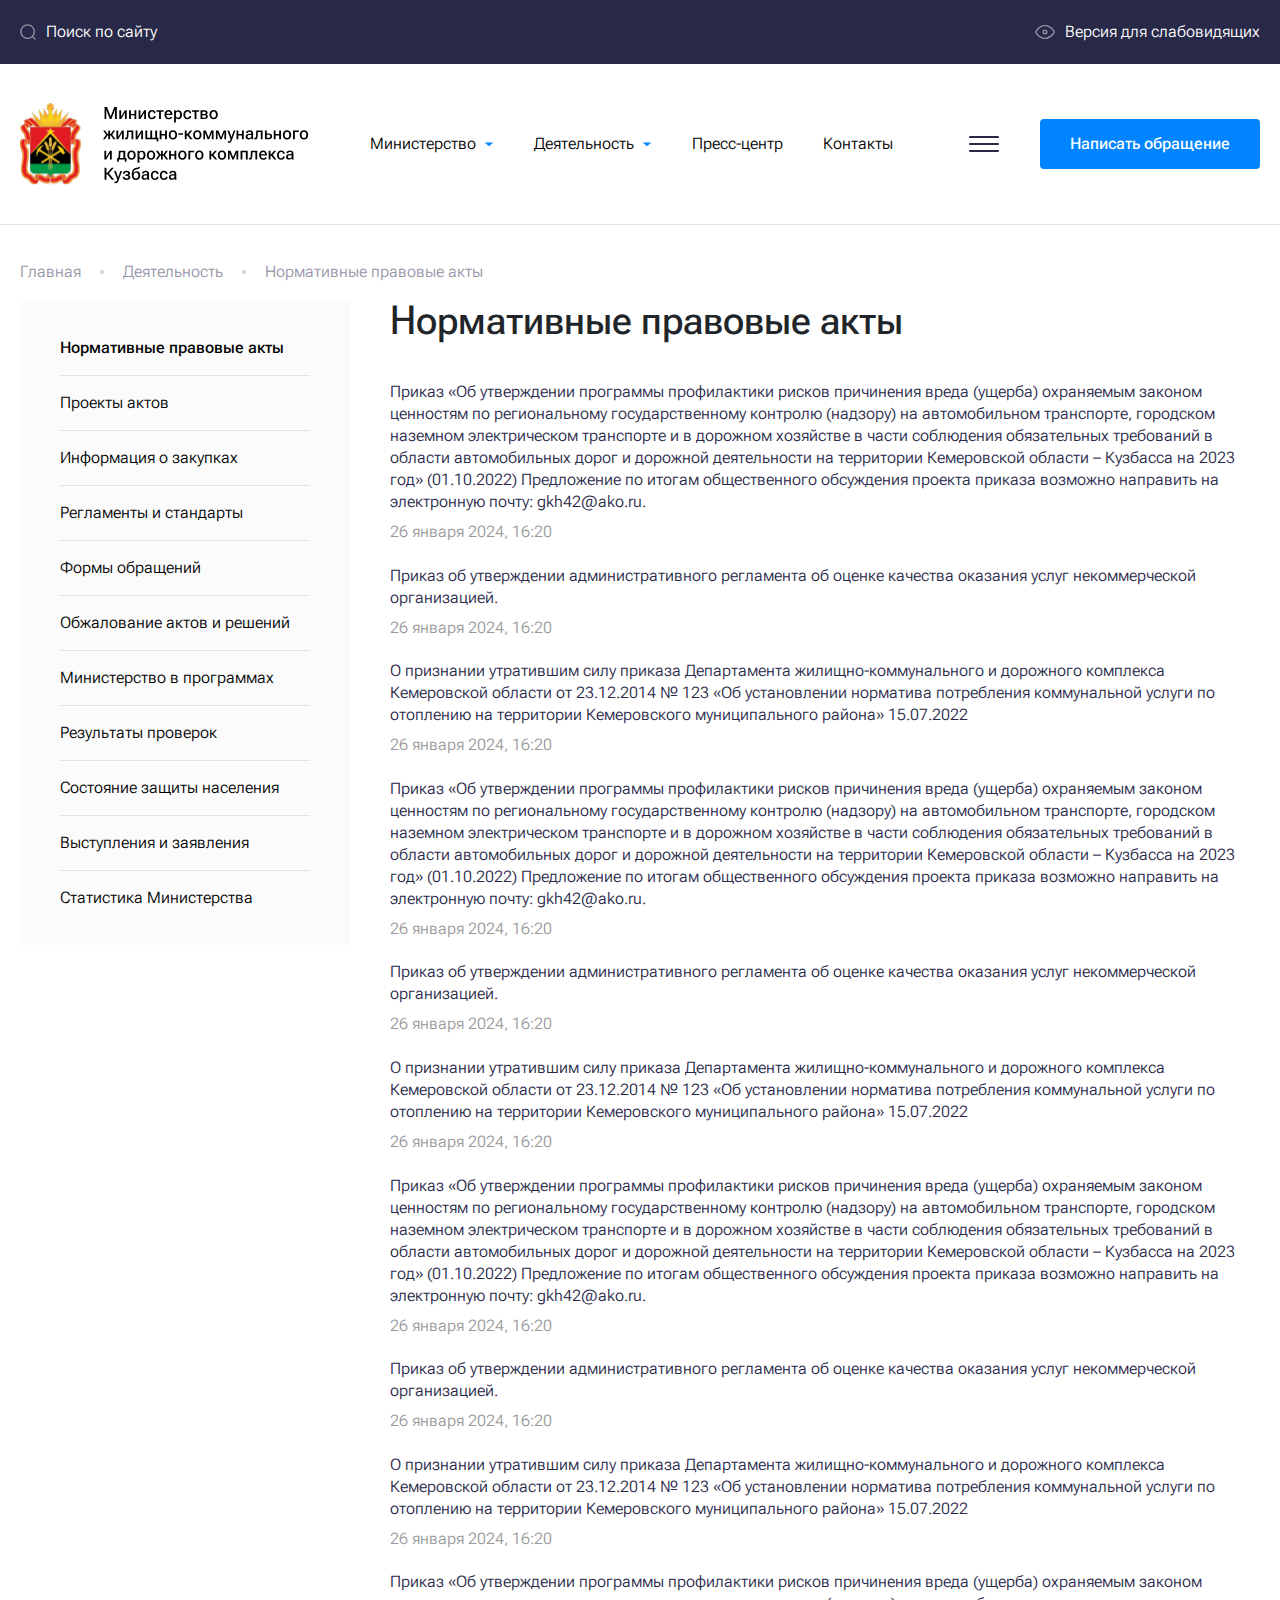
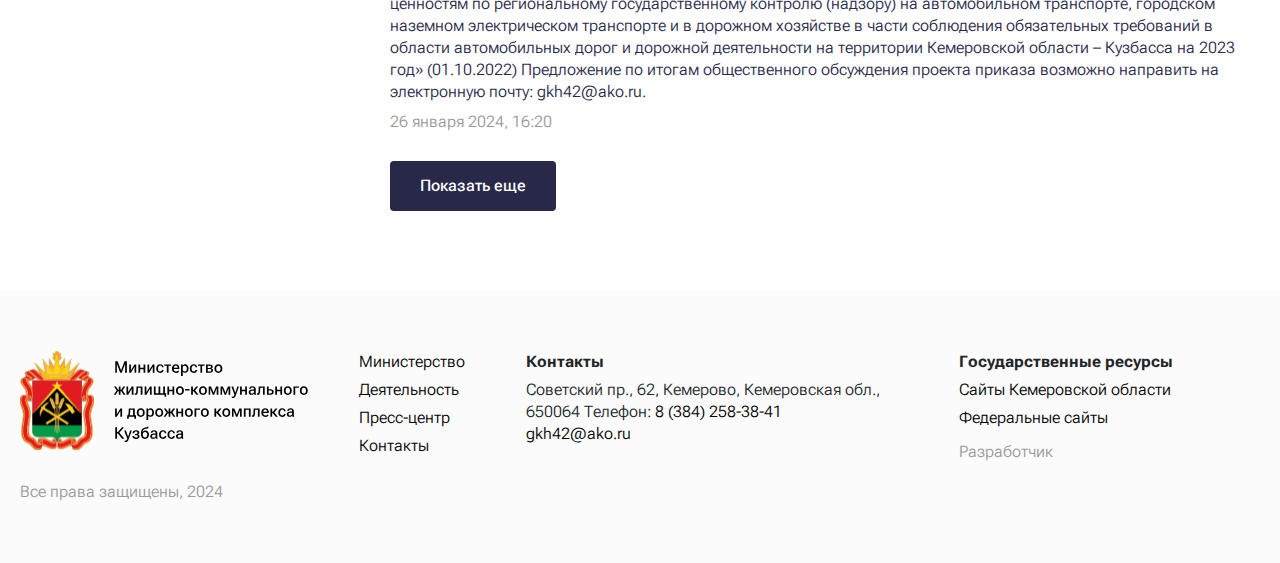
==== commit 6cef0f13: "fix: Improvements" ====
--- a/acts.html
+++ b/acts.html
@@ -56,10 +56,114 @@
 					<nav class="nav header__nav">
 						<ul class="nav__list">
 							<li class="nav__item">
-								<a href="#" class="nav__link">Министерство</a>
+								<div class="nav__elem">
+									<a href="#" class="nav__link">
+										<span>Министерство</span>
+										<svg>
+											<use xlink:href="img/sprite.svg#icon-caret-select"></use>
+										</svg>
+									</a>
+									<div class="nav-submenu nav__dropdown">
+										<div class="container">
+											<div class="nav-submenu__wrapper">
+												<div class="nav-submenu__block">
+													<h3 class="nav-submenu__title">Министерство</h3>
+												</div>
+												<div class="nav-submenu__block">
+													<ul class="nav-submenu__list">
+														<li class="nav-submenu__item">
+															<a href="#" class="nav-submenu__link">Полномочия Министерства</a>
+														</li>
+														<li class="nav-submenu__item">
+															<a href="acts.html" class="nav-submenu__link">Правовые акты</a>
+														</li>
+														<li class="nav-submenu__item">
+															<a href="organizations.html" class="nav-submenu__link">Подведомственные организации</a>
+														</li>
+													</ul>
+												</div>
+												<div class="nav-submenu__block">
+													<ul class="nav-submenu__list">
+														<li class="nav-submenu__item">
+															<a href="#" class="nav-submenu__link">Структура Министерства</a>
+														</li>
+														<li class="nav-submenu__item">
+															<a href="#" class="nav-submenu__link">Информационные системы</a>
+														</li>
+														<li class="nav-submenu__item">
+															<a href="#" class="nav-submenu__link">Государственные органы</a>
+														</li>
+													</ul>
+												</div>
+												<div class="nav-submenu__block">
+													<ul class="nav-submenu__list">
+														<li class="nav-submenu__item">
+															<a href="#" class="nav-submenu__link">Опросы и мероприятия</a>
+														</li>
+														<li class="nav-submenu__item">
+															<a href="#" class="nav-submenu__link">Публичные слушания и обсуждениях</a>
+														</li>
+													</ul>
+												</div>
+											</div>
+										</div>
+									</div>
+								</div>
 							</li>
 							<li class="nav__item">
-								<a href="#" class="nav__link">Деятельность</a>
+								<div class="nav__elem">
+									<a href="#" class="nav__link">
+										<span>Деятельность</span>
+										<svg>
+											<use xlink:href="img/sprite.svg#icon-caret-select"></use>
+										</svg>
+									</a>
+									<div class="nav-submenu nav__dropdown">
+										<div class="container">
+											<div class="nav-submenu__wrapper">
+												<div class="nav-submenu__block">
+													<h3 class="nav-submenu__title">Деятельность</h3>
+												</div>
+												<div class="nav-submenu__block">
+													<ul class="nav-submenu__list">
+														<li class="nav-submenu__item">
+															<a href="#" class="nav-submenu__link">Полномочия Министерства</a>
+														</li>
+														<li class="nav-submenu__item">
+															<a href="acts.html" class="nav-submenu__link">Правовые акты</a>
+														</li>
+														<li class="nav-submenu__item">
+															<a href="organizations.html" class="nav-submenu__link">Подведомственные организации</a>
+														</li>
+													</ul>
+												</div>
+												<div class="nav-submenu__block">
+													<ul class="nav-submenu__list">
+														<li class="nav-submenu__item">
+															<a href="#" class="nav-submenu__link">Структура Министерства</a>
+														</li>
+														<li class="nav-submenu__item">
+															<a href="#" class="nav-submenu__link">Информационные системы</a>
+														</li>
+														<li class="nav-submenu__item">
+															<a href="#" class="nav-submenu__link">Государственные органы</a>
+														</li>
+													</ul>
+												</div>
+												<div class="nav-submenu__block">
+													<ul class="nav-submenu__list">
+														<li class="nav-submenu__item">
+															<a href="#" class="nav-submenu__link">Опросы и мероприятия</a>
+														</li>
+														<li class="nav-submenu__item">
+															<a href="#" class="nav-submenu__link">Публичные слушания и обсуждениях</a>
+														</li>
+													</ul>
+												</div>
+											</div>
+										</div>
+									</div>
+								</div>
 							</li>
 							<li class="nav__item">
 								<a href="press-center.html" class="nav__link">Пресс-центр</a>
@@ -177,46 +281,46 @@
 							</div>
 							<div class="acts">
 								<div class="acts__wrapper">
-									<div class="acts__item">
+									<a href="#" class="acts__item">
 										<span class="acts__description">Приказ «Об утверждении программы профилактики рисков причинения вреда (ущерба) охраняемым законом ценностям по региональному государственному контролю (надзору) на автомобильном транспорте, городском наземном электрическом транспорте и в дорожном хозяйстве в части соблюдения обязательных требований в области автомобильных дорог и дорожной деятельности на территории Кемеровской области – Кузбасса на 2023 год» (01.10.2022) Предложение по итогам общественного обсуждения проекта приказа возможно направить на электронную почту: gkh42@ako.ru.</span>
 										<span class="acts__help">26 января 2024, 16:20</span>
-									</div>
-									<div class="acts__item">
+									</a>
+									<a href="#" class="acts__item">
 										<span class="acts__description">Приказ об утверждении административного регламента об оценке качества оказания услуг некоммерческой организацией.</span>
 										<span class="acts__help">26 января 2024, 16:20</span>
-									</div>
-									<div class="acts__item">
+									</a>
+									<a href="#" class="acts__item">
 										<span class="acts__description">О признании утратившим силу приказа Департамента жилищно-коммунального и дорожного комплекса Кемеровской области от 23.12.2014 № 123 «Об установлении норматива потребления коммунальной услуги по отоплению на территории Кемеровского муниципального района» 15.07.2022</span>
 										<span class="acts__help">26 января 2024, 16:20</span>
-									</div>
-									<div class="acts__item">
+									</a>
+									<a href="#" class="acts__item">
 										<span class="acts__description">Приказ «Об утверждении программы профилактики рисков причинения вреда (ущерба) охраняемым законом ценностям по региональному государственному контролю (надзору) на автомобильном транспорте, городском наземном электрическом транспорте и в дорожном хозяйстве в части соблюдения обязательных требований в области автомобильных дорог и дорожной деятельности на территории Кемеровской области – Кузбасса на 2023 год» (01.10.2022) Предложение по итогам общественного обсуждения проекта приказа возможно направить на электронную почту: gkh42@ako.ru.</span>
 										<span class="acts__help">26 января 2024, 16:20</span>
-									</div>
-									<div class="acts__item">
+									</a>
+									<a href="#" class="acts__item">
 										<span class="acts__description">Приказ об утверждении административного регламента об оценке качества оказания услуг некоммерческой организацией.</span>
 										<span class="acts__help">26 января 2024, 16:20</span>
-									</div>
-									<div class="acts__item">
+									</a>
+									<a href="#" class="acts__item">
 										<span class="acts__description">О признании утратившим силу приказа Департамента жилищно-коммунального и дорожного комплекса Кемеровской области от 23.12.2014 № 123 «Об установлении норматива потребления коммунальной услуги по отоплению на территории Кемеровского муниципального района» 15.07.2022</span>
 										<span class="acts__help">26 января 2024, 16:20</span>
-									</div>
-									<div class="acts__item">
+									</a>
+									<a href="#" class="acts__item">
 										<span class="acts__description">Приказ «Об утверждении программы профилактики рисков причинения вреда (ущерба) охраняемым законом ценностям по региональному государственному контролю (надзору) на автомобильном транспорте, городском наземном электрическом транспорте и в дорожном хозяйстве в части соблюдения обязательных требований в области автомобильных дорог и дорожной деятельности на территории Кемеровской области – Кузбасса на 2023 год» (01.10.2022) Предложение по итогам общественного обсуждения проекта приказа возможно направить на электронную почту: gkh42@ako.ru.</span>
 										<span class="acts__help">26 января 2024, 16:20</span>
-									</div>
-									<div class="acts__item">
+									</a>
+									<a href="#" class="acts__item">
 										<span class="acts__description">Приказ об утверждении административного регламента об оценке качества оказания услуг некоммерческой организацией.</span>
 										<span class="acts__help">26 января 2024, 16:20</span>
-									</div>
-									<div class="acts__item">
+									</a>
+									<a href="#" class="acts__item">
 										<span class="acts__description">О признании утратившим силу приказа Департамента жилищно-коммунального и дорожного комплекса Кемеровской области от 23.12.2014 № 123 «Об установлении норматива потребления коммунальной услуги по отоплению на территории Кемеровского муниципального района» 15.07.2022</span>
 										<span class="acts__help">26 января 2024, 16:20</span>
-									</div>
-									<div class="acts__item">
+									</a>
+									<a href="#" class="acts__item">
 										<span class="acts__description">Приказ «Об утверждении программы профилактики рисков причинения вреда (ущерба) охраняемым законом ценностям по региональному государственному контролю (надзору) на автомобильном транспорте, городском наземном электрическом транспорте и в дорожном хозяйстве в части соблюдения обязательных требований в области автомобильных дорог и дорожной деятельности на территории Кемеровской области – Кузбасса на 2023 год» (01.10.2022) Предложение по итогам общественного обсуждения проекта приказа возможно направить на электронную почту: gkh42@ako.ru.</span>
 										<span class="acts__help">26 января 2024, 16:20</span>
-									</div>
+									</a>
 								</div>
 								<a href="#" class="acts__more btn">Показать еще</a>
 							</div>
--- a/css/app.min.css
+++ b/css/app.min.css
@@ -1 +1 @@
-body{position:relative;overflow-x:hidden;font-family:"Roboto Flex",sans-serif;font-size:16px;line-height:1.25}ul,ol,li{display:block;padding:0;margin:0;list-style:none}h1,h2,h3,h4,h5,h6{margin:0;font-weight:normal;line-height:1.25}p{margin:0}a{display:inline-block;color:#000;text-decoration:none;-webkit-transition:all .25s ease-in-out;transition:all .25s ease-in-out}a:hover{text-decoration:none;color:#000}a:active{color:#000}input[type=number]{-moz-appearance:textfield}input[type=number]::-webkit-outer-spin-button,input[type=number]::-webkit-inner-spin-button{display:none;-webkit-appearance:none;appearance:none;margin:0}picture{display:block}img{max-width:100%}svg{-webkit-transition:all .25s ease-in-out;transition:all .25s ease-in-out}.container{margin:0 auto;padding:0 20px;max-width:1480px;width:100%}@media screen and (max-width: 767px){.container{padding:0 16px}}.btn{display:-webkit-box;display:-ms-flexbox;display:flex;-webkit-box-align:center;-ms-flex-align:center;align-items:center;-webkit-box-pack:center;-ms-flex-pack:center;justify-content:center;padding:14px 30px;width:-webkit-fit-content;width:-moz-fit-content;width:fit-content;font-size:16px;font-weight:500;line-height:1.375;text-align:center;color:#fff;background:#282848;border:none;border-radius:4px;-webkit-transition:all .25s ease-in-out;transition:all .25s ease-in-out}.btn>svg{min-width:20px;width:20px;height:20px;color:#fff}.btn>*+*{margin-left:10px}.btn:focus{outline:none}.btn:hover{color:#fff}.btn--lg{padding:19px 40px}.btn--blue{background:#0184ff}.input-field__inner{position:relative;z-index:1}.input-field__input,.input-field__textarea{-webkit-appearance:none;-moz-appearance:none;appearance:none;display:block;padding:19px 30px;width:100%;font-size:16px;font-weight:300;line-height:1.375;color:#000;background:#fff;border:1px solid #d5d5d5;border-radius:0;-webkit-transition:all .25s ease-in-out;transition:all .25s ease-in-out}.input-field__input::-webkit-input-placeholder, .input-field__textarea::-webkit-input-placeholder{opacity:0}.input-field__input::-moz-placeholder, .input-field__textarea::-moz-placeholder{opacity:0}.input-field__input:-ms-input-placeholder, .input-field__textarea:-ms-input-placeholder{opacity:0}.input-field__input::-ms-input-placeholder, .input-field__textarea::-ms-input-placeholder{opacity:0}.input-field__input::placeholder,.input-field__textarea::placeholder{opacity:0}.input-field__input:focus,.input-field__textarea:focus{outline:none;border-color:#0184ff}.input-field__input:not(:-moz-placeholder-shown)+label, .input-field__textarea:not(:-moz-placeholder-shown)+label{transform:translateY(-27px) scale(0.75)}.input-field__input:not(:-ms-input-placeholder)+label, .input-field__textarea:not(:-ms-input-placeholder)+label{-ms-transform:translateY(-27px) scale(0.75);transform:translateY(-27px) scale(0.75)}.input-field__input:focus+label,.input-field__input:not(:placeholder-shown)+label,.input-field__textarea:focus+label,.input-field__textarea:not(:placeholder-shown)+label{-webkit-transform:translateY(-27px) scale(0.75);-ms-transform:translateY(-27px) scale(0.75);transform:translateY(-27px) scale(0.75)}@media screen and (hover: hover){.input-field__input:hover,.input-field__textarea:hover{border-color:#0184ff}}@media screen and (max-width: 767px){.input-field__input,.input-field__textarea{padding:9px 19px}.input-field__input:not(:-moz-placeholder-shown)+label, .input-field__textarea:not(:-moz-placeholder-shown)+label{transform:translateY(-16px) scale(0.7)}.input-field__input:not(:-ms-input-placeholder)+label, .input-field__textarea:not(:-ms-input-placeholder)+label{-ms-transform:translateY(-16px) scale(0.7);transform:translateY(-16px) scale(0.7)}.input-field__input:focus+label,.input-field__input:not(:placeholder-shown)+label,.input-field__textarea:focus+label,.input-field__textarea:not(:placeholder-shown)+label{-webkit-transform:translateY(-16px) scale(0.7);-ms-transform:translateY(-16px) scale(0.7);transform:translateY(-16px) scale(0.7)}}.input-field__textarea{overflow:hidden;resize:none;min-height:214px}@media screen and (max-width: 767px){.input-field__textarea{min-height:194px}}.input-field__label{position:absolute;top:19px;left:25px;z-index:1;-webkit-transform-origin:left top;-ms-transform-origin:left top;transform-origin:left top;display:block;overflow:hidden;margin:0;padding:0 5px;max-width:calc(100% - 60px);font-size:16px;font-weight:300;line-height:1.375;white-space:nowrap;text-overflow:ellipsis;color:#999;background:#fff;cursor:text;-webkit-transition:all .25s ease;transition:all .25s ease}.input-field__label span{color:#0184ff}@media screen and (max-width: 767px){.input-field__label{top:9px;left:14px}}.square-checkbox{display:-webkit-box;display:-ms-flexbox;display:flex;-webkit-box-align:center;-ms-flex-align:center;align-items:center;overflow:hidden;cursor:pointer}.square-checkbox__input{display:none}.square-checkbox__input:checked~.square-checkbox__group .square-checkbox__icon{border-color:#0184ff}.square-checkbox__input:checked~.square-checkbox__group .square-checkbox__icon::before{opacity:1}.square-checkbox__input[disabled]~.square-checkbox__group{opacity:.4}.square-checkbox__group{display:-webkit-box;display:-ms-flexbox;display:flex;-webkit-box-align:start;-ms-flex-align:start;align-items:flex-start;margin:0;cursor:pointer}.square-checkbox__icon{position:relative;display:block;overflow:hidden;margin-right:11px;min-width:24px;width:24px;height:24px;border:1px solid #d5d5d5;-webkit-transition:all .25s ease-in-out;transition:all .25s ease-in-out}.square-checkbox__icon::before{content:"";position:absolute;top:50%;left:50%;z-index:1;-webkit-transform:translate(-50%, -50%);-ms-transform:translate(-50%, -50%);transform:translate(-50%, -50%);display:block;min-width:20px;width:20px;height:20px;opacity:0;background-image:url(../img/sprite.svg#icon-check-blue);background-repeat:no-repeat;background-size:cover;background-position:center center;-webkit-transition:opacity .25s ease-in-out;transition:opacity .25s ease-in-out}.square-checkbox__title{display:block;margin:auto 0;font-size:16px;font-weight:300;line-height:1.375;text-align:left;-webkit-transition:all .25s ease-in-out;transition:all .25s ease-in-out}.square-checkbox__title a{display:inline;color:#0184ff}.square-checkbox__title a:hover{color:#0184ff}.default-select .ss-main{width:100%}.default-select .ss-main .ss-single-selected{padding:19px 30px 19px 30px;width:100%;height:100%;font-size:16px;font-weight:300;line-height:1.375;color:#000;background:#fff;border:1px solid #d5d5d5;border-radius:0;-webkit-transition:all .25s ease-in-out;transition:all .25s ease-in-out}@media screen and (hover: hover){.default-select .ss-main .ss-single-selected:hover{border-color:#0184ff}}@media screen and (max-width: 767px){.default-select .ss-main .ss-single-selected{padding:9px 19px}}.default-select .ss-main .ss-single-selected .placeholder .ss-disabled{color:#9595a6}.default-select .ss-main .ss-single-selected .placeholder{display:block;overflow:hidden;max-width:100%;line-height:1.375;white-space:nowrap;text-overflow:ellipsis}.default-select .ss-main .ss-single-selected .ss-arrow{margin:0 0 0 20px}.default-select .ss-main .ss-single-selected .ss-arrow span{padding:0;margin:0;min-width:14px;width:14px;height:14px;background-image:url(../img/sprite.svg#icon-caret-select);background-repeat:no-repeat;background-size:contain;background-position:center center;border:0;-webkit-transform:none;-ms-transform:none;transform:none;-webkit-transition:all .25s ease-in-out;transition:all .25s ease-in-out}.default-select .ss-main .ss-single-selected .ss-arrow span.arrow-up{-webkit-transform:translateY(0) rotate(180deg);-ms-transform:translateY(0) rotate(180deg);transform:translateY(0) rotate(180deg);margin:0}.default-select .ss-main .ss-single-selected .ss-arrow span.arrow-down{-webkit-transform:rotate(0);-ms-transform:rotate(0);transform:rotate(0)}.default-select .ss-main .ss-single-selected.ss-open-below,.default-select .ss-main .ss-single-selected.ss-open-above{border-color:#0184ff;border-radius:0}.default-select .ss-main .ss-single-selected.ss-open-below+*{margin-top:6px}.default-select .ss-main .ss-single-selected.ss-open-above+*{-webkit-transform:scale(1) translateY(-6px);-ms-transform:scale(1) translateY(-6px);transform:scale(1) translateY(-6px);border-radius:0}.default-select .ss-content .ss-search{display:none}.default-select .ss-content{z-index:99 !important;overflow:hidden;margin:0;padding:9.5px 0;min-width:-webkit-min-content;min-width:-moz-min-content;min-width:min-content;width:100%;color:#000;background:#fff;border:1px solid #d5d5d5}@media screen and (max-width: 767px){.default-select .ss-content{padding:4.5px 0}}.default-select .ss-content .ss-list{padding:0;max-height:none}.default-select .ss-content .ss-list .ss-option{padding:9.5px 30px;font-size:16px;font-weight:300;line-height:1.375;color:#000;cursor:pointer;-webkit-transition:all .25s ease-in-out;transition:all .25s ease-in-out}@media screen and (max-width: 767px){.default-select .ss-content .ss-list .ss-option{padding:4.5px 19px}}.default-select .ss-content .ss-list .ss-option.ss-disabled:not(.ss-option-selected){display:none}.default-select .ss-option:first-child.ss-disabled.ss-option-selected{display:none}.default-select .ss-content .ss-list .ss-option.ss-disabled{display:none}.default-select .ss-content .ss-list .ss-option:hover,.default-select .ss-content .ss-list .ss-option.ss-highlighted{color:#0184ff;background:rgba(0,0,0,0)}.default-select .ss-arrow .arrow-down{width:auto;height:auto;background:none}.c-management__title{display:block;margin-top:34px;width:-webkit-fit-content;width:-moz-fit-content;width:fit-content;font-size:20px;font-weight:500;line-height:1.2}@media screen and (max-width: 767px){.c-management__title{margin-top:18px;font-size:18px}}.c-management__help{display:block;width:-webkit-fit-content;width:-moz-fit-content;width:fit-content;font-size:16px;font-weight:300;line-height:1.375}@media screen and (max-width: 767px){.c-management__help{font-size:15px}}.c-management__description{display:block;margin-top:18px;width:-webkit-fit-content;width:-moz-fit-content;width:fit-content;font-size:16px;font-weight:300;line-height:1.375}.c-management__description a{color:#0184ff}.c-management__description a:hover{color:#0184ff}@media screen and (hover: hover){.c-management__description a:hover{color:#0184ff}}@media screen and (max-width: 767px){.c-management__description{margin-top:10px;font-size:15px}}.breadcrumb__list{display:-webkit-box;display:-ms-flexbox;display:flex;-webkit-box-align:center;-ms-flex-align:center;align-items:center;width:-webkit-fit-content;width:-moz-fit-content;width:fit-content}.breadcrumb__item{display:-webkit-box;display:-ms-flexbox;display:flex;-webkit-box-align:center;-ms-flex-align:center;align-items:center}.breadcrumb__item:not(:last-child)::after{content:"";display:block;margin:0 19px;min-width:4px;width:4px;height:4px;background:#d9d9d9}.breadcrumb__item:last-child .breadcrumb__link{pointer-events:none}.breadcrumb__link{display:block;width:-webkit-fit-content;width:-moz-fit-content;width:fit-content;font-size:16px;font-weight:300;line-height:1.375;color:#9595a6}.breadcrumb__link:hover{color:#9595a6}@media screen and (hover: hover){.breadcrumb__link:hover{color:#000}}.header-top{position:relative;z-index:1;padding:21px 0;background:#282848}@media screen and (max-width: 767px){.header-top{padding:14px 0}}.header-top__wrapper{display:-webkit-box;display:-ms-flexbox;display:flex;-webkit-box-align:center;-ms-flex-align:center;align-items:center;-webkit-box-pack:justify;-ms-flex-pack:justify;justify-content:space-between}.header-top__search{position:relative;z-index:1;display:-webkit-box;display:-ms-flexbox;display:flex;-webkit-box-align:center;-ms-flex-align:center;align-items:center;width:-webkit-fit-content;width:-moz-fit-content;width:fit-content}.header-top__search-btn{display:-webkit-box;display:-ms-flexbox;display:flex;-webkit-box-align:center;-ms-flex-align:center;align-items:center;-webkit-box-pack:center;-ms-flex-pack:center;justify-content:center;padding:0;min-width:16px;width:16px;height:16px;font-size:0;background:rgba(0,0,0,0);border:none;border-radius:0;-webkit-transition:all .25s ease-in-out;transition:all .25s ease-in-out}.header-top__search-btn>svg{min-width:16px;width:16px;height:16px;color:#9595a6}.header-top__search-btn:focus{outline:none}.header-top__search-btn+.header-top__search-input,.header-top__search-input+.header-top__search-btn{margin-left:10px}.header-top__search-input{-webkit-appearance:none;-moz-appearance:none;appearance:none;display:block;padding:0;width:-webkit-fit-content;width:-moz-fit-content;width:fit-content;font-size:16px;font-weight:300;line-height:1.375;color:#fff;background:rgba(0,0,0,0);border:none;border-radius:0;-webkit-transition:all .25s ease-in-out;transition:all .25s ease-in-out}.header-top__search-input::-webkit-input-placeholder{color:#fff}.header-top__search-input::-moz-placeholder{color:#fff}.header-top__search-input:-ms-input-placeholder{color:#fff}.header-top__search-input::-ms-input-placeholder{color:#fff}.header-top__search-input::placeholder{color:#fff}.header-top__search-input:focus{outline:none}.header-top__vi{display:-webkit-box;display:-ms-flexbox;display:flex;-webkit-box-align:center;-ms-flex-align:center;align-items:center;padding:0;width:-webkit-fit-content;width:-moz-fit-content;width:fit-content;font-size:16px;font-weight:300;text-align:center;color:#fff;background:rgba(0,0,0,0);border:none;border-radius:0;-webkit-transition:all .25s ease-in-out;transition:all .25s ease-in-out}.header-top__vi>svg{min-width:20px;width:20px;height:20px;color:#9595a6}.header-top__vi>*+*{margin-left:10px}.header-top__vi:focus{outline:none}@media screen and (max-width: 767px){.header-top__vi>span{display:none}.header-top__vi>*+*{margin-left:0}}.header{position:relative;z-index:100;background:#fff}.header--border{border-bottom:1px solid #e1e1ea}.header__wrapper{display:-webkit-box;display:-ms-flexbox;display:flex;-webkit-box-align:center;-ms-flex-align:center;align-items:center;-webkit-box-pack:justify;-ms-flex-pack:justify;justify-content:space-between;padding:30px 0}@media screen and (max-width: 767px){.header__wrapper{padding:20px 0}}.header__logotype{display:block;max-width:289px;width:100%}.header__logotype img{display:block;width:100%;height:100%;-o-object-fit:contain;object-fit:contain;-o-object-position:left center;object-position:left center}@media screen and (max-width: 1199px){.header__logotype{max-width:257px;height:73px}}@media screen and (max-width: 1023px){.header__nav{display:none}}@media screen and (max-width: 1199px){.header__btn{display:none}}.nav__list{display:-webkit-box;display:-ms-flexbox;display:flex;-webkit-box-align:center;-ms-flex-align:center;align-items:center;width:-webkit-fit-content;width:-moz-fit-content;width:fit-content}.nav__item+.nav__item{margin-left:40px}.nav__link{display:block;width:-webkit-fit-content;width:-moz-fit-content;width:fit-content;font-size:16px;font-weight:300}.hamburger{position:relative;z-index:1;display:block;overflow:hidden;margin-left:15px;padding:0;min-width:30px;width:30px;height:30px;font-size:0;background:rgba(0,0,0,0);border:none;border-radius:0}.hamburger:focus{outline:none}.hamburger__inner{position:absolute;left:0;z-index:1;display:block;width:100%;height:2px;background:#282848;border-radius:2px}.hamburger__inner:first-child{top:7px}.hamburger__inner:nth-child(2){top:14px}.hamburger__inner:last-child{top:21px}.footer{position:relative;z-index:1;margin-top:80px;padding:60px 0;background:#fbfbfb}@media screen and (max-width: 767px){.footer{margin-top:60px;padding:40px 0}}.footer__wrapper{display:-webkit-box;display:-ms-flexbox;display:flex}@media screen and (max-width: 1023px){.footer__wrapper{-webkit-box-orient:vertical;-webkit-box-direction:normal;-ms-flex-direction:column;flex-direction:column;-webkit-box-align:start;-ms-flex-align:start;align-items:flex-start}}.footer__block{max-width:417px;width:-webkit-fit-content;width:-moz-fit-content;width:fit-content}.footer__block:nth-child(2){margin-left:80px}.footer__block:nth-child(3){margin-left:141px}.footer__block:nth-child(4){margin-left:76px}@media screen and (min-width: 1200px)and (max-width: 1399px){.footer__block{max-width:387px}.footer__block:nth-child(2){margin-left:50px}.footer__block:nth-child(3){margin-left:61px}.footer__block:nth-child(4){margin-left:46px}}@media screen and (min-width: 1024px)and (max-width: 1199px){.footer__block{max-width:357px}.footer__block:nth-child(2){margin-left:30px}.footer__block:nth-child(3){margin-left:41px}.footer__block:nth-child(4){margin-left:26px}}@media screen and (max-width: 1023px){.footer__block{max-width:none}.footer__block:nth-child(2){margin-top:26px;margin-left:0}.footer__block:nth-child(3){margin-top:23px;margin-left:0}.footer__block:nth-child(4){margin-top:28px;margin-left:0}}.footer__logotype{display:block;overflow:hidden;max-width:289px;width:100%}.footer__logotype img{display:block;width:100%;height:100%;-o-object-fit:contain;object-fit:contain;-o-object-position:left center;object-position:left center}@media screen and (max-width: 767px){.footer__logotype{max-width:257px;height:73px}}.footer__title{display:block;margin-bottom:6px;width:-webkit-fit-content;width:-moz-fit-content;width:fit-content;font-size:16px;font-weight:bold;line-height:1.375}.footer__description{display:block;width:-webkit-fit-content;width:-moz-fit-content;width:fit-content;font-size:16px;font-weight:300;line-height:1.375}.footer__copyright{display:block;margin-top:30px;width:-webkit-fit-content;width:-moz-fit-content;width:fit-content;font-size:16px;font-weight:300;line-height:1.375;color:#999}@media screen and (min-width: 1024px){.footer__copyright--mobile{display:none}}@media screen and (max-width: 1023px){.footer__copyright{margin-top:21px}.footer__copyright--desktop{display:none}}.footer__copyright+.footer__copyright{margin-top:12px}@media screen and (max-width: 1023px){.footer__list--wrap{display:-webkit-box;display:-ms-flexbox;display:flex;-ms-flex-wrap:wrap;flex-wrap:wrap}.footer__list--wrap .footer__list-item+.footer__list-item{margin-top:0}.footer__list--wrap .footer__list-item{width:calc(50% - 6px)}.footer__list--wrap .footer__list-item:nth-child(2n){margin-left:12px}.footer__list--wrap .footer__list-item:nth-child(n+3){margin-top:12px}}.footer__list-item+.footer__list-item{margin-top:6px}.footer__link{display:block;width:-webkit-fit-content;width:-moz-fit-content;width:fit-content;font-size:16px;font-weight:300;line-height:1.375}.scroll-disabled{overflow:hidden}.swiper{-webkit-transition:opacity .15s ease;transition:opacity .15s ease}@media screen and (min-width: 768px){.swiper:not(.swiper-only-mobile):not(.swiper-initialized){opacity:0}.swiper:not(.swiper-only-mobile).swiper-initialized{opacity:1}}@media screen and (max-width: 767px){.swiper:not(.swiper-only-desktop):not(.swiper-initialized){opacity:0}.swiper:not(.swiper-only-desktop).swiper-initialized{opacity:1}}.swiper-controls{display:-webkit-box;display:-ms-flexbox;display:flex;-webkit-box-align:center;-ms-flex-align:center;align-items:center;width:-webkit-fit-content;width:-moz-fit-content;width:fit-content}.swiper-button-prev,.swiper-button-next{display:-webkit-box;display:-ms-flexbox;display:flex;-webkit-box-align:center;-ms-flex-align:center;align-items:center;-webkit-box-pack:center;-ms-flex-pack:center;justify-content:center;padding:0;min-width:32px;width:32px;height:48px;font-size:0;background:rgba(0,0,0,0);border:none;border-radius:0;-webkit-transition:all .25s ease-in-out;transition:all .25s ease-in-out}.swiper-button-prev+.swiper-button-next{margin-left:12px}.swiper-button-disabled{pointer-events:none}.swiper-button-disabled .swiper-button-icon{color:#9595a6}.swiper-button-icon{min-width:32px;width:32px;height:32px;height:14px;color:#282848}.swiper-pagination{display:-webkit-box;display:-ms-flexbox;display:flex;-webkit-box-align:center;-ms-flex-align:center;align-items:center;margin:30px 0 0;width:-webkit-fit-content;width:-moz-fit-content;width:fit-content}.swiper-pagination-bullet{display:block;min-width:6px;width:6px;height:6px;background:#e1e1ea;-webkit-transition:all .25s ease-in-out;transition:all .25s ease-in-out}@media screen and (hover: hover){.swiper-pagination-bullet:hover{background:#0184ff}}.swiper-pagination-bullet+.swiper-pagination-bullet{margin-left:15px}.swiper-pagination-bullet-active{background:#282848}@media screen and (hover: hover){.swiper-pagination-bullet-active:hover{background:#282848}}.wrapper{display:-webkit-box;display:-ms-flexbox;display:flex;-webkit-box-orient:vertical;-webkit-box-direction:normal;-ms-flex-direction:column;flex-direction:column;min-height:100vh}.wrapper__content{-webkit-box-flex:1;-ms-flex:1 1 100%;flex:1 1 100%}.section-indent-top{margin-top:36px}@media screen and (max-width: 767px){.section-indent-top{margin-top:30px}}.section-indent{margin-top:60px}@media screen and (max-width: 767px){.section-indent{margin-top:35px}}.section-top{margin-bottom:30px;max-width:1110px}.section-top__breadcrumb{margin-bottom:18px}@media screen and (max-width: 767px){.section-top__breadcrumb{display:none}}.section-top__heading{font-size:40px;font-weight:500;line-height:1}@media screen and (max-width: 767px){.section-top__heading{font-size:32px}}.section-top__description{display:block;margin-top:19px;font-size:16px;font-weight:300;line-height:1.3}@media screen and (max-width: 767px){.section-top__description{font-size:18px;line-height:1.2}}.section-top__help{display:block;margin-top:24px;width:-webkit-fit-content;width:-moz-fit-content;width:fit-content;font-size:16px;font-weight:300;line-height:1.375;color:#999}@media screen and (max-width: 767px){.section-top__help{margin-top:20px;font-size:15px}}.section-heading{display:-webkit-box;display:-ms-flexbox;display:flex;-webkit-box-align:start;-ms-flex-align:start;align-items:flex-start;-webkit-box-pack:justify;-ms-flex-pack:justify;justify-content:space-between;margin-bottom:40px}@media screen and (max-width: 767px){.section-heading{-webkit-box-orient:vertical;-webkit-box-direction:normal;-ms-flex-direction:column;flex-direction:column;margin-bottom:22px}}.section-heading__title{font-size:40px;font-weight:500;line-height:1}@media screen and (max-width: 767px){.section-heading__title{font-size:32px}}@media screen and (max-width: 1023px){.section-heading__controls{display:none}}.section-inner__section-top{margin-bottom:18px}@media screen and (max-width: 1023px){.section-inner__section-top{display:none}}.section-inner__wrap{display:-webkit-box;display:-ms-flexbox;display:flex;-webkit-box-pack:justify;-ms-flex-pack:justify;justify-content:space-between}@media screen and (max-width: 1023px){.section-inner__wrap{-webkit-box-orient:vertical;-webkit-box-direction:normal;-ms-flex-direction:column;flex-direction:column}}.section-inner__left{margin-right:40px;max-width:330px;width:100%}@media screen and (max-width: 1023px){.section-inner__left{margin-right:0;margin-bottom:25px;max-width:none}}.section-inner__right{max-width:calc(100% - 330px - 40px);width:100%}@media screen and (max-width: 1023px){.section-inner__right{max-width:none}}@media screen and (min-width: 1024px){.section-inner__nav{position:sticky;top:20px;z-index:1}}@media screen and (max-width: 1023px){.section-nav.is--open .section-nav__trigger>svg{-webkit-transform:rotate(180deg);-ms-transform:rotate(180deg);transform:rotate(180deg)}}.section-nav__trigger{display:-webkit-box;display:-ms-flexbox;display:flex;-webkit-box-align:center;-ms-flex-align:center;align-items:center;-webkit-box-pack:justify;-ms-flex-pack:justify;justify-content:space-between;padding:20px;width:100%;font-size:16px;font-weight:500;line-height:1.375;color:#000;background:#fbfbfb;border:none;border-radius:0;-webkit-transition:all .25s ease-in-out;transition:all .25s ease-in-out}.section-nav__trigger>svg{min-width:10px;width:10px;height:10px;color:#0184ff}.section-nav__trigger>*+*{margin-left:8px}.section-nav__trigger:focus{outline:none}@media screen and (min-width: 1024px){.section-nav__trigger{display:none}}.section-nav__wrapper{padding:20px 40px;background:#fbfbfb}@media screen and (min-width: 1024px){.section-nav__wrapper{display:block !important}}@media screen and (max-width: 1023px){.section-nav__wrapper{display:none;padding:0 20px 20px}}.section-nav__list{width:100%}.section-nav__sublist{display:none;padding-left:15px;padding-bottom:20px;margin-right:-20px}.section-nav__item+.section-nav__item{border-top:1px solid #e1e1ea}.section-nav__subitem.is--active>.section-nav__link{font-weight:500}.section-nav__subitem+.section-nav__subitem{margin-top:6px}.section-nav__elem>.section-nav__link{padding:16px 0}.section-nav__elem.is--active>.section-nav__link{font-weight:500}.section-nav__elem.is--open>.section-nav__link>svg{-webkit-transform:rotate(180deg);-ms-transform:rotate(180deg);transform:rotate(180deg)}.section-nav__link{display:-webkit-box;display:-ms-flexbox;display:flex;-webkit-box-align:center;-ms-flex-align:center;align-items:center;width:100%;font-size:16px;font-weight:300;line-height:1.375}.section-nav__link>svg{min-width:10px;width:10px;height:10px;color:#0184ff}.section-nav__link>*+*{margin-left:8px}@media screen and (hover: hover){.section-nav__link:hover{color:#0184ff}}.content{font-size:16px;font-weight:300;line-height:1.375}.content>*:not(:last-child){margin-bottom:26px}.content h1:not([class]),.content h2:not([class]),.content h3:not([class]),.content h4:not([class]),.content h5:not([class]),.content h6:not([class]){font-weight:bold;line-height:1.25}.content h1:not([class]):not(:first-child),.content h2:not([class]):not(:first-child),.content h3:not([class]):not(:first-child),.content h4:not([class]):not(:first-child),.content h5:not([class]):not(:first-child),.content h6:not([class]):not(:first-child){margin-top:60px}@media screen and (max-width: 743px){.content h1:not([class]),.content h2:not([class]),.content h3:not([class]),.content h4:not([class]),.content h5:not([class]),.content h6:not([class]){font-weight:600}}.content h1:not([class]){font-size:30px}@media screen and (max-width: 743px){.content h1:not([class]){font-size:22px}}.content h2:not([class]){font-size:24px}@media screen and (max-width: 743px){.content h2:not([class]){font-size:18px}}.content h3:not([class]){font-size:20px}@media screen and (max-width: 743px){.content h3:not([class]){font-size:16px}}.content h4:not([class]){font-size:18px}@media screen and (max-width: 743px){.content h4:not([class]){font-size:14px}}.content h5:not([class]){font-size:16px}@media screen and (max-width: 743px){.content h5:not([class]){font-size:14px}}.content h6:not([class]){font-size:14px}.content a{color:#0184ff}.content a:hover{color:#0184ff}.content ul:not([class]){display:block}.content ul:not([class]) li{position:relative;z-index:1;margin:0;padding-left:58px;line-height:1.42858}.content ul:not([class]) li::before{content:"";position:absolute;top:5.5px;left:30px;z-index:1;display:block;min-width:8px;width:8px;height:8px;background:#0184ff;border-radius:2px}@media screen and (max-width: 743px){.content ul:not([class]) li{padding-left:48px}.content ul:not([class]) li::before{left:20px}}.content ul:not([class]) li+li{margin-top:20px}.content ul:not([class]) ul{margin-left:30px}@media screen and (max-width: 743px){.content ul:not([class]) ul{margin-left:20px}}.main__wrap{display:-webkit-box;display:-ms-flexbox;display:flex;-webkit-box-pack:justify;-ms-flex-pack:justify;justify-content:space-between}@media screen and (max-width: 1023px){.main__wrap{-webkit-box-orient:vertical;-webkit-box-direction:normal;-ms-flex-direction:column;flex-direction:column}}.main__left{max-width:calc(100% - 452px - 41px);width:100%}@media screen and (min-width: 1200px)and (max-width: 1399px){.main__left{max-width:calc(100% - 402px - 31px)}}@media screen and (max-width: 1023px){.main__left{max-width:none}}.main__right{margin-left:41px;max-width:452px;min-width:452px}@media screen and (min-width: 1200px)and (max-width: 1399px){.main__right{margin-left:31px;max-width:402px;min-width:402px}}@media screen and (max-width: 1023px){.main__right{margin-top:51px;margin-left:0;max-width:none;min-width:auto;width:100%}}@media screen and (max-width: 767px){.main__slider .swiper{margin:0 -16px}}.main__slider .swiper-pagination{position:absolute;left:40px;bottom:40px;z-index:1}@media screen and (max-width: 767px){.main__slider .swiper-pagination{left:16px}}.main__slider .swiper-pagination-bullet{background:#9595a6}.main__slider .swiper-pagination-bullet-active{background:#fff}.main__slide{position:relative;z-index:1;display:-webkit-box;display:-ms-flexbox;display:flex;-webkit-box-orient:vertical;-webkit-box-direction:normal;-ms-flex-direction:column;flex-direction:column;-webkit-box-pack:end;-ms-flex-pack:end;justify-content:flex-end;padding:76px 40px;min-height:460px;color:#fff;background-color:#fbfbfb;background-repeat:no-repeat;background-size:cover;background-position:center center}.main__slide::before{content:"";position:absolute;top:0;right:0;bottom:0;left:0;z-index:-1;display:block;width:100%;height:100%;opacity:.75;background:-webkit-gradient(linear, left top, right top, from(rgba(0, 0, 0, 0.8)), to(rgba(0, 0, 0, 0)));background:linear-gradient(to right, rgba(0, 0, 0, 0.8), rgba(0, 0, 0, 0));pointer-events:none}@media screen and (max-width: 767px){.main__slide{padding:67px 16px}.main__slide::before{opacity:1}}.main__help{display:block;width:-webkit-fit-content;width:-moz-fit-content;width:fit-content;font-size:16px;font-weight:300;line-height:1.375}@media screen and (max-width: 767px){.main__help{font-size:15px}}.main__help+.main__title,.main__title+.main__help{margin-top:12px}.main__title{display:block;max-width:752px;width:-webkit-fit-content;width:-moz-fit-content;width:fit-content;font-size:40px;font-weight:500;line-height:1}@media screen and (max-width: 767px){.main__title{font-size:32px}}.main__news{padding:34px 40px 36px;height:100%;background:#fbfbfb}@media screen and (max-width: 1023px){.main__news{padding:0;height:auto;background:rgba(0,0,0,0)}}.short-news__wrap{display:-webkit-box;display:-ms-flexbox;display:flex;-webkit-box-orient:vertical;-webkit-box-direction:normal;-ms-flex-direction:column;flex-direction:column;-webkit-box-pack:justify;-ms-flex-pack:justify;justify-content:space-between;height:100%}.short-news__list{position:relative;z-index:1;display:-webkit-box;display:-ms-flexbox;display:flex;margin:0 -40px -3px;padding:0 40px 30px;overflow-x:auto;overflow-y:hidden;max-width:calc(100% + 80px);-webkit-clip-path:inset(0 0 30px 0);clip-path:inset(0 0 30px 0)}@media screen and (max-width: 767px){.short-news__list{margin:0 -16px -3px;padding:0 16px 30px}}.short-news__list-item{position:relative;z-index:1}.short-news__list-item::before{content:"";position:absolute;bottom:0;left:0;z-index:-1;display:block;width:100%;height:1px;background:#e1e1ea}.short-news__list-item.is--active .short-news__tab{-webkit-text-stroke:.8px;border-color:#282848}.short-news__list-item+.short-news__list-item{margin-left:28px}.short-news__list-item+.short-news__list-item::before{left:-28px;width:calc(100% + 28px)}.short-news__tab{display:block;padding:0 0 15px 0;width:-webkit-fit-content;width:-moz-fit-content;width:fit-content;font-size:16px;font-weight:300;line-height:1.375;text-align:center;white-space:nowrap;color:#282848;background:rgba(0,0,0,0);border:none;border-bottom:1px solid rgba(0,0,0,0);border-radius:0;-webkit-transition:all .25s ease-in-out;transition:all .25s ease-in-out}.short-news__tab:focus{outline:none}.short-news__wrapper{display:none}.short-news__wrapper.is--active{display:block}.short-news__item+.short-news__item{margin-top:20px}@media screen and (max-width: 767px){.short-news__item+.short-news__item{margin-top:15px}}.short-news__title{display:block;width:-webkit-fit-content;width:-moz-fit-content;width:fit-content;font-size:16px;font-weight:300;line-height:1.375}.short-news__help{display:block;width:-webkit-fit-content;width:-moz-fit-content;width:fit-content;font-size:16px;font-weight:300;line-height:1.625;color:#999}.short-news__link{display:-webkit-box;display:-ms-flexbox;display:flex;-webkit-box-align:center;-ms-flex-align:center;align-items:center;margin-top:25px;width:-webkit-fit-content;width:-moz-fit-content;width:fit-content;font-size:16px;font-weight:500;line-height:1.375;text-align:center;color:#282848;background:rgba(0,0,0,0);border:none;border-radius:0;-webkit-transition:all .25s ease-in-out;transition:all .25s ease-in-out}.short-news__link svg{min-width:20px;width:20px;height:20px;color:#282848}.short-news__link>*+*{margin-left:10px}.short-news__link:hover{color:#282848}@media screen and (max-width: 767px){.short-news__link{margin-top:22px}}.indicators__slider-wrapper .swiper-slide{height:auto}@media screen and (min-width: 1024px){.indicators__slider-wrapper .swiper-pagination{display:none}}.indicators__item{height:100%}.indicators-card{display:block;overflow:hidden;padding:40px 30px 40px 40px;color:#fff;background:#282848}.indicators-card__value{display:block;width:-webkit-fit-content;width:-moz-fit-content;width:fit-content;font-size:48px;font-weight:300;line-height:1}.indicators-card__description{display:block;margin-top:4px;width:-webkit-fit-content;width:-moz-fit-content;width:fit-content;font-size:16px;font-weight:300;line-height:1.375}@media screen and (max-width: 767px){.indicators-card__description{margin-top:6px;font-size:15px}}.projects__wrap{display:-webkit-box;display:-ms-flexbox;display:flex;-webkit-box-pack:justify;-ms-flex-pack:justify;justify-content:space-between}@media screen and (max-width: 1199px){.projects__wrap{-webkit-box-orient:vertical;-webkit-box-direction:normal;-ms-flex-direction:column;flex-direction:column}}.projects__left{max-width:calc(100% - 330px - 82px);width:100%}@media screen and (max-width: 1199px){.projects__left{max-width:none}}.projects__right{margin-left:82px;max-width:330px;min-width:330px}@media screen and (max-width: 1199px){.projects__right{margin-top:40px;margin-left:0}}@media screen and (max-width: 575px){.projects__right{max-width:none;min-width:auto;width:100%}}.projects__wrapper{display:-webkit-box;display:-ms-flexbox;display:flex;-webkit-box-pack:justify;-ms-flex-pack:justify;justify-content:space-between}@media screen and (max-width: 767px){.projects__wrapper{-webkit-box-orient:vertical;-webkit-box-direction:normal;-ms-flex-direction:column;flex-direction:column}}@media screen and (min-width: 768px){.projects__column{width:calc(50% - 21px)}.projects__column:nth-child(2n){margin-left:42px}}@media screen and (max-width: 767px){.projects__column{width:100%}.projects__column:nth-child(n+2){display:none}}.projects__description{display:block;font-size:16px;font-weight:300;line-height:1.375}.projects__description+.projects__description{margin-top:20px}@media screen and (max-width: 767px){.projects__description+.projects__description{margin-top:10px}}.projects__btn{margin-top:40px}@media screen and (max-width: 767px){.projects__btn{margin-top:26px}}.projects__banner{position:relative;z-index:1;display:block;width:100%}.projects__banner::before{content:"";display:block;padding-top:147%}.projects__banner img{position:absolute;top:0;right:0;bottom:0;left:0;z-index:1;display:block;width:100%;height:100%;-o-object-fit:cover;object-fit:cover}.priorities{padding:60px 0;background:#fbfbfb}@media screen and (max-width: 767px){.priorities{padding:40px 0}}@media screen and (min-width: 1200px){.priorities__slider .swiper{opacity:1 !important}}@media screen and (min-width: 1400px){.priorities__slider .swiper-wrapper{grid-gap:40px}}@media screen and (min-width: 1200px)and (max-width: 1399px){.priorities__slider .swiper-wrapper{grid-gap:30px}}@media screen and (min-width: 1200px){.priorities__slider .swiper-wrapper{-ms-flex-wrap:wrap;flex-wrap:wrap}}@media screen and (min-width: 1400px){.priorities__slider .swiper-slide:nth-child(5n+1){width:calc(50% - 26.6666666667px)}.priorities__slider .swiper-slide:nth-child(3n+2),.priorities__slider .swiper-slide:nth-child(5n+4),.priorities__slider .swiper-slide:nth-child(7n+3){width:calc(25% - 26.6666666667px)}}@media screen and (min-width: 1200px)and (max-width: 1399px){.priorities__slider .swiper-slide:nth-child(5n+1){width:calc(50% - 20px)}.priorities__slider .swiper-slide:nth-child(3n+2),.priorities__slider .swiper-slide:nth-child(5n+4),.priorities__slider .swiper-slide:nth-child(7n+3){width:calc(25% - 20px)}}@media screen and (max-width: 1199px){.priorities__slider .swiper-slide{height:auto}}@media screen and (min-width: 1200px){.priorities__slider .swiper-pagination{display:none}}@media screen and (max-width: 1199px){.priorities__item{height:100%}}.priorities-card{position:relative;z-index:1;display:block;overflow:hidden;padding:35px 140px 35px 40px;min-height:155px;background:#fff}@media screen and (min-width: 1200px)and (max-width: 1399px){.priorities-card{padding:35px 140px 35px 30px}}@media screen and (max-width: 767px){.priorities-card{min-height:160px;padding:25px 20px 65px 30px}}.priorities-card__title{display:block;max-width:370px;font-size:20px;font-weight:500;line-height:1.2}@media screen and (max-width: 767px){.priorities-card__title{font-size:18px}}.priorities-card__img{position:absolute;right:40px;bottom:-17px;z-index:1;display:block;min-width:100px;width:100px;height:100px}.priorities-card__img img{display:block;width:100%;height:100%;-o-object-fit:contain;object-fit:contain}@media screen and (min-width: 1200px)and (max-width: 1399px){.priorities-card__img{right:30px}}@media screen and (max-width: 767px){.priorities-card__img{right:30px;bottom:-12px;min-width:80px;width:80px;height:80px}}.banner-wide__link{display:block;width:100%}.banner-wide__img{position:relative;z-index:1;display:block;width:100%}.banner-wide__img::before{content:"";display:block;padding-top:22%}.banner-wide__img img{position:absolute;top:0;right:0;bottom:0;left:0;z-index:1;display:block;width:100%;height:100%;-o-object-fit:cover;object-fit:cover}@media screen and (max-width: 767px){.banner-wide__img::before{padding-top:108%}}.important-links__wrapper{display:-webkit-box;display:-ms-flexbox;display:flex;-ms-flex-wrap:wrap;flex-wrap:wrap;margin-right:-20px;margin-bottom:-20px}@media screen and (max-width: 767px){.important-links__wrapper{margin-right:-10px;margin-bottom:-10px}}.important-links__link{display:block;margin-right:20px;margin-bottom:20px;width:-webkit-fit-content;width:-moz-fit-content;width:fit-content;height:42px}.important-links__link img{display:block;max-height:42px;width:-webkit-fit-content;width:-moz-fit-content;width:fit-content;height:100%;-o-object-fit:contain;object-fit:contain}@media screen and (max-width: 767px){.important-links__link{margin-right:10px;margin-bottom:10px}}.management__wrap+.management__wrap{margin-top:50px}.management__wrapper{display:-webkit-box;display:-ms-flexbox;display:flex;-ms-flex-wrap:wrap;flex-wrap:wrap}@media screen and (min-width: 1400px){.management__item{width:calc(33.333333333% - 26.6666666667px)}.management__item:nth-child(3n),.management__item:nth-child(3n-1){margin-left:40px}.management__item:nth-child(n+4){margin-top:40px}}@media screen and (min-width: 768px)and (max-width: 1399px){.management__item{width:calc(50% - 20px)}.management__item:nth-child(2n){margin-left:40px}.management__item:nth-child(n+3){margin-top:40px}}@media screen and (max-width: 767px){.management__item{width:100%}.management__item:nth-child(n+2){margin-top:30px}}.management-card__img{position:relative;z-index:1;display:block;overflow:hidden;width:100%}.management-card__img::before{content:"";display:block;padding-top:100%}.management-card__img img{position:absolute;top:0;right:0;bottom:0;left:0;z-index:1;display:block;width:100%;height:100%;-o-object-fit:cover;object-fit:cover}.management-card__img+.management-card__body{margin-top:26px}@media screen and (max-width: 767px){.management-card__img+.management-card__body{margin-top:16px}}.management-card__title{display:block;width:-webkit-fit-content;width:-moz-fit-content;width:fit-content;font-size:20px;font-weight:500;line-height:1.2}@media screen and (max-width: 767px){.management-card__title{font-size:18px}}.management-card__elem{display:block;width:-webkit-fit-content;width:-moz-fit-content;width:fit-content;font-size:16px;font-weight:300;line-height:1.375}@media screen and (max-width: 767px){.management-card__elem{font-size:15px}}.management-card__description{display:block;margin-top:18px;width:-webkit-fit-content;width:-moz-fit-content;width:fit-content;font-size:16px;font-weight:300;line-height:1.375}.management-card__description a{color:#0184ff}.management-card__description a:hover{color:#0184ff}@media screen and (max-width: 767px){.management-card__description{margin-top:12px;font-size:15px}}.organizations__wrapper{display:-webkit-box;display:-ms-flexbox;display:flex;-ms-flex-wrap:wrap;flex-wrap:wrap}@media screen and (min-width: 1400px){.organizations__item{width:calc(33.333333333% - 26.6666666667px)}.organizations__item:nth-child(3n),.organizations__item:nth-child(3n-1){margin-left:40px}.organizations__item:nth-child(n+4){margin-top:40px}}@media screen and (min-width: 768px)and (max-width: 1399px){.organizations__item{width:calc(50% - 20px)}.organizations__item:nth-child(2n){margin-left:40px}.organizations__item:nth-child(n+3){margin-top:40px}}@media screen and (max-width: 767px){.organizations__item{width:100%}.organizations__item:nth-child(n+2){margin-top:30px}}.organizations-card__img{display:-webkit-box;display:-ms-flexbox;display:flex;-webkit-box-align:center;-ms-flex-align:center;align-items:center;-webkit-box-pack:center;-ms-flex-pack:center;justify-content:center;padding:20px;width:100%;height:220px;border:1px solid #d5d5d5}.organizations-card__img img{display:block;max-height:100%;width:-webkit-fit-content;width:-moz-fit-content;width:fit-content;height:auto;-o-object-fit:contain;object-fit:contain}.organizations-card__img+.organizations-card__body{margin-top:26px}@media screen and (max-width: 767px){.organizations-card__img+.organizations-card__body{margin-top:16px}}.organizations-card__title{display:block;width:-webkit-fit-content;width:-moz-fit-content;width:fit-content;font-size:16px;font-weight:300;line-height:1.375}@media screen and (max-width: 767px){.organizations-card__title{font-size:15px}}.acts__item+.acts__item{margin-top:20px}.acts__description{display:block;width:-webkit-fit-content;width:-moz-fit-content;width:fit-content;font-size:16px;font-weight:300;line-height:1.375;color:#282848}@media screen and (max-width: 767px){.acts__description{font-size:15px}}.acts__help{display:block;margin-top:6px;width:-webkit-fit-content;width:-moz-fit-content;width:fit-content;font-size:16px;font-weight:300;line-height:1.6;color:#999}@media screen and (max-width: 767px){.acts__help{font-size:15px;line-height:1.375}}.acts__more{margin-top:26px}@media screen and (max-width: 767px){.acts__more{margin-top:30px}}.events__slider .swiper-slide{height:auto}.events__item{position:relative;z-index:1;display:-webkit-box;display:-ms-flexbox;display:flex;-webkit-box-orient:vertical;-webkit-box-direction:normal;-ms-flex-direction:column;flex-direction:column;-webkit-box-pack:end;-ms-flex-pack:end;justify-content:flex-end;overflow:hidden;padding:42px 40px;min-height:400px;height:100%;color:#fff;background-color:#fbfbfb;background-repeat:no-repeat;background-size:cover;background-position:center center}.events__item::before{content:"";position:absolute;top:0;left:0;z-index:-1;display:block;width:949px;height:460px;opacity:.75;background:linear-gradient(70.61deg, rgba(0, 0, 0, 0.6) 0%, rgba(0, 0, 0, 0) 75.41%);pointer-events:none}.events__item:hover{color:#fff}@media screen and (max-width: 767px){.events__item{padding:40px 28px 28px 28px;min-height:196px}}.events__title{display:block;width:-webkit-fit-content;width:-moz-fit-content;width:fit-content;font-size:28px;font-weight:500;line-height:1}@media screen and (max-width: 767px){.events__title{font-size:18px;line-height:1.2}}.events__more{margin-top:32px}@media screen and (max-width: 767px){.events__more{margin-top:30px}}.event__wrap{display:-webkit-box;display:-ms-flexbox;display:flex;-webkit-box-pack:justify;-ms-flex-pack:justify;justify-content:space-between}@media screen and (max-width: 1023px){.event__wrap{-webkit-box-orient:vertical;-webkit-box-direction:normal;-ms-flex-direction:column;flex-direction:column}}.event__left{max-width:698px;width:100%}@media screen and (min-width: 1024px)and (max-width: 1199px){.event__left{max-width:568px}}@media screen and (max-width: 1023px){.event__left{max-width:none}}.event__right{margin-left:40px;max-width:calc(100% - 698px - 40px);width:100%}@media screen and (min-width: 1024px)and (max-width: 1199px){.event__right{max-width:calc(100% - 568px - 40px)}}@media screen and (max-width: 1023px){.event__right{margin-top:20px;margin-left:0;max-width:none}}.event__img{position:relative;z-index:1;display:block;overflow:hidden;width:100%}.event__img::before{content:"";display:block;padding-top:66.5%}.event__img img{position:absolute;top:0;right:0;bottom:0;left:0;z-index:1;display:block;width:100%;height:100%;-o-object-fit:cover;object-fit:cover}@media screen and (min-width: 768px)and (max-width: 1023px){.event__img{margin:0 -20px}}@media screen and (max-width: 767px){.event__img{margin:0 -16px}}.event__link{display:block;margin-top:37px;width:-webkit-fit-content;width:-moz-fit-content;width:fit-content;font-size:16px;font-weight:300;line-height:1.375;color:#0184ff}.event__link:hover{color:#0184ff}@media screen and (hover: hover){.event__link:hover{color:#0184ff}}@media screen and (min-width: 1024px){.event__link--mobile{display:none}}@media screen and (max-width: 1023px){.event__link{margin-top:30px}.event__link--desktop{display:none}}.announcements__slider .swiper-slide{height:auto}.announcements__item{height:100%}.announcements__more{margin-top:32px}@media screen and (max-width: 767px){.announcements__more{margin-top:30px}}.announcements-card--blue{display:-webkit-box;display:-ms-flexbox;display:flex;-webkit-box-orient:vertical;-webkit-box-direction:normal;-ms-flex-direction:column;flex-direction:column;-webkit-box-pack:justify;-ms-flex-pack:justify;justify-content:space-between;padding:36px 20px 33px 40px;color:#fff;background:#0184ff}.announcements-card--blue .announcements-card__help{color:#fff}.announcements-card--blue:hover{color:#fff}.announcements-card__img{display:block;overflow:hidden;width:100%;height:220px}.announcements-card__img img{display:block;width:100%;height:100%;-o-object-fit:cover;object-fit:cover}.announcements-card__img+.announcements-card__body{margin-top:25px}.announcements-card__title{display:block;width:-webkit-fit-content;width:-moz-fit-content;width:fit-content;font-size:16px;font-weight:300;line-height:1.375}.announcements-card__description{display:block;width:-webkit-fit-content;width:-moz-fit-content;width:fit-content;font-size:16px;font-weight:300;line-height:1.375}.announcements-card__help{display:block;width:-webkit-fit-content;width:-moz-fit-content;width:fit-content;font-size:16px;font-weight:300;line-height:1.6;color:#999}.documents__wrapper{display:-webkit-box;display:-ms-flexbox;display:flex;-ms-flex-wrap:wrap;flex-wrap:wrap}@media screen and (min-width: 1024px){.documents__item{width:calc(50% - 21px)}.documents__item:nth-child(2n){margin-left:42px}.documents__item:nth-child(n+3){margin-top:30px}}@media screen and (max-width: 1023px){.documents__item{width:100%}.documents__item:nth-child(n+2){margin-top:20px}}.documents__more{margin-top:27px}.documents-card{display:-webkit-box;display:-ms-flexbox;display:flex;-webkit-box-align:start;-ms-flex-align:start;align-items:flex-start}.documents-card__icon{margin-right:29px;min-width:60px;width:60px;height:74px;color:#e1e1ea}@media screen and (max-width: 767px){.documents-card__icon{margin-right:15px;min-width:30px;width:30px;height:41px}}.documents-card__icon+.documents-card__body{margin-left:0;max-width:calc(100% - 60px - 29px)}@media screen and (max-width: 767px){.documents-card__icon+.documents-card__body{max-width:calc(100% - 30px - 15px)}}.documents-card__body{margin-left:89px;width:100%}@media screen and (max-width: 767px){.documents-card__body{margin-left:45px}}.documents-card__title{display:block;width:-webkit-fit-content;width:-moz-fit-content;width:fit-content;font-size:20px;font-weight:500;line-height:1.2}@media screen and (max-width: 767px){.documents-card__title{font-size:18px}}.documents-card__description{display:block;margin-top:8px;width:-webkit-fit-content;width:-moz-fit-content;width:fit-content;font-size:16px;font-weight:300;line-height:1.375;color:#282848}@media screen and (max-width: 767px){.documents-card__description{font-size:15px}}.documents-card__help{display:block;margin-top:8px;width:-webkit-fit-content;width:-moz-fit-content;width:fit-content;font-size:16px;font-weight:300;line-height:1.6;color:#999}@media screen and (max-width: 767px){.documents-card__help{font-size:15px;line-height:1.375}}.search__wrapper{max-width:1071px;width:100%}.search__item{width:100%}.search__item+.search__item{margin-top:30px}@media screen and (max-width: 767px){.search__item+.search__item{margin-top:20px}}.search__more{margin-top:27px}@media screen and (max-width: 767px){.search__more{margin-top:32px}}.virtual-reception__form{max-width:947px;width:100%}.reception-form__inner{display:-webkit-box;display:-ms-flexbox;display:flex;width:100%}@media screen and (max-width: 767px){.reception-form__inner{-webkit-box-orient:vertical;-webkit-box-direction:normal;-ms-flex-direction:column;flex-direction:column}}.reception-form__inner+.reception-form__inner{margin-top:20px}@media screen and (min-width: 768px){.reception-form__input{-webkit-box-flex:1;-ms-flex:1 1 auto;flex:1 1 auto;width:calc(50% - 10px)}.reception-form__input:nth-child(2n){margin-left:20px}}@media screen and (max-width: 767px){.reception-form__input{width:100%}.reception-form__input:nth-child(n+2){margin-top:20px}}.reception-form__btn{margin-top:30px}.contacts__wrap{display:-webkit-box;display:-ms-flexbox;display:flex;-webkit-box-pack:justify;-ms-flex-pack:justify;justify-content:space-between}@media screen and (max-width: 1023px){.contacts__wrap{-webkit-box-orient:vertical;-webkit-box-direction:normal;-ms-flex-direction:column;flex-direction:column}}.contacts__left{max-width:calc(100% - 452px - 40px);width:100%}@media screen and (max-width: 1023px){.contacts__left{max-width:none}}.contacts__right{margin-left:40px;max-width:452px;width:100%}@media screen and (max-width: 1023px){.contacts__right{margin-top:20px;margin-left:0;max-width:none}}.contacts__map{position:relative;z-index:1;width:100%;height:460px;background:#fbfbfb}@media screen and (max-width: 1023px){.contacts__map{height:400px}}.contacts__heading{display:block;width:-webkit-fit-content;width:-moz-fit-content;width:fit-content;font-size:40px;font-weight:500;line-height:1}@media screen and (max-width: 767px){.contacts__heading{font-size:32px}}.contacts__info{padding:37px 39px;height:100%;background:#fbfbfb}@media screen and (max-width: 767px){.contacts__info{padding:30px}}.contacts__title{display:block;width:-webkit-fit-content;width:-moz-fit-content;width:fit-content;font-size:20px;font-weight:500;line-height:1.2}@media screen and (max-width: 767px){.contacts__title{font-size:18px}}.contacts__description{display:block;margin-top:16px;width:-webkit-fit-content;width:-moz-fit-content;width:fit-content;font-size:16px;font-weight:300;line-height:1.375}@media screen and (hover: hover){.contacts__description a:hover{color:#0184ff}}@media screen and (max-width: 767px){.contacts__description{margin-top:11px;font-size:15px}}.contacts__btn{margin-top:30px}@media screen and (max-width: 767px){.contacts__btn{margin-top:18px}}.contacts__management{margin-top:56px}@media screen and (max-width: 1023px){.contacts__management{margin-top:36px}}.contacts__department{margin-top:63px}@media screen and (max-width: 1023px){.contacts__department{margin-top:32px}}.contacts__faq{margin-top:33px}@media screen and (max-width: 767px){.contacts__faq{margin-top:20px}}.faq__wrapper{border-top:1px solid #e1e1ea;border-bottom:1px solid #e1e1ea}.faq__item{width:100%}.faq__item.is--open .faq__trigger>svg{-webkit-transform:rotate(180deg);-ms-transform:rotate(180deg);transform:rotate(180deg)}.faq__item+.faq__item{border-top:1px solid #e1e1ea}.faq__trigger{display:-webkit-box;display:-ms-flexbox;display:flex;-webkit-box-align:center;-ms-flex-align:center;align-items:center;padding:30px 0;width:100%;font-size:20px;font-weight:300;line-height:1.2;text-align:left;color:#000;background:rgba(0,0,0,0);border:none;border-radius:0;-webkit-transition:all .25s ease-in-out;transition:all .25s ease-in-out}.faq__trigger>svg{display:inline;min-width:14px;width:14px;height:12px;color:#0184ff}.faq__trigger>*+*{margin-left:10px}@media screen and (max-width: 767px){.faq__trigger{padding:18px 0;font-size:16px}}.faq__content{display:none;padding:0 0 19px;width:100%;font-size:18px;font-weight:300;line-height:1.375}@media screen and (max-width: 1023px){.faq__content{font-size:16px}}+body{position:relative;overflow-x:hidden;font-family:"Roboto Flex",sans-serif;font-size:16px;line-height:1.25}ul,ol,li{display:block;padding:0;margin:0;list-style:none}h1,h2,h3,h4,h5,h6{margin:0;font-weight:normal;line-height:1.25}p{margin:0}a{display:inline-block;color:#000;text-decoration:none;-webkit-transition:all .25s ease-in-out;transition:all .25s ease-in-out}a:hover{text-decoration:none;color:#000}a:active{color:#000}input[type=number]{-moz-appearance:textfield}input[type=number]::-webkit-outer-spin-button,input[type=number]::-webkit-inner-spin-button{display:none;-webkit-appearance:none;appearance:none;margin:0}picture{display:block}img{max-width:100%}svg{-webkit-transition:all .25s ease-in-out;transition:all .25s ease-in-out}.container{margin:0 auto;padding:0 20px;max-width:1480px;width:100%}@media screen and (max-width: 767px){.container{padding:0 16px}}.btn{display:-webkit-box;display:-ms-flexbox;display:flex;-webkit-box-align:center;-ms-flex-align:center;align-items:center;-webkit-box-pack:center;-ms-flex-pack:center;justify-content:center;padding:14px 30px;width:-webkit-fit-content;width:-moz-fit-content;width:fit-content;font-size:16px;font-weight:500;line-height:1.375;text-align:center;color:#fff;background:#282848;border:none;border-radius:4px;-webkit-transition:all .25s ease-in-out;transition:all .25s ease-in-out}.btn>svg{min-width:20px;width:20px;height:20px;color:#fff}.btn>*+*{margin-left:10px}.btn:focus{outline:none}.btn:hover{color:#fff}.btn--lg{padding:19px 40px}.btn--blue{background:#0184ff}@media screen and (hover: hover){.btn:hover{background:#1d5deb}.btn--blue:hover{background:#1d5deb}}.input-field__inner{position:relative;z-index:1}.input-field__input,.input-field__textarea{-webkit-appearance:none;-moz-appearance:none;appearance:none;display:block;padding:19px 30px;width:100%;font-size:16px;font-weight:300;line-height:1.375;color:#000;background:#fff;border:1px solid #d5d5d5;border-radius:0;-webkit-transition:all .25s ease-in-out;transition:all .25s ease-in-out}.input-field__input::-webkit-input-placeholder, .input-field__textarea::-webkit-input-placeholder{opacity:0}.input-field__input::-moz-placeholder, .input-field__textarea::-moz-placeholder{opacity:0}.input-field__input:-ms-input-placeholder, .input-field__textarea:-ms-input-placeholder{opacity:0}.input-field__input::-ms-input-placeholder, .input-field__textarea::-ms-input-placeholder{opacity:0}.input-field__input::placeholder,.input-field__textarea::placeholder{opacity:0}.input-field__input:focus,.input-field__textarea:focus{outline:none;border-color:#0184ff}.input-field__input:not(:-moz-placeholder-shown)+label, .input-field__textarea:not(:-moz-placeholder-shown)+label{transform:translateY(-27px) scale(0.75)}.input-field__input:not(:-ms-input-placeholder)+label, .input-field__textarea:not(:-ms-input-placeholder)+label{-ms-transform:translateY(-27px) scale(0.75);transform:translateY(-27px) scale(0.75)}.input-field__input:focus+label,.input-field__input:not(:placeholder-shown)+label,.input-field__textarea:focus+label,.input-field__textarea:not(:placeholder-shown)+label{-webkit-transform:translateY(-27px) scale(0.75);-ms-transform:translateY(-27px) scale(0.75);transform:translateY(-27px) scale(0.75)}@media screen and (hover: hover){.input-field__input:hover,.input-field__textarea:hover{border-color:#0184ff}}@media screen and (max-width: 767px){.input-field__input,.input-field__textarea{padding:9px 19px}.input-field__input:not(:-moz-placeholder-shown)+label, .input-field__textarea:not(:-moz-placeholder-shown)+label{transform:translateY(-16px) scale(0.7)}.input-field__input:not(:-ms-input-placeholder)+label, .input-field__textarea:not(:-ms-input-placeholder)+label{-ms-transform:translateY(-16px) scale(0.7);transform:translateY(-16px) scale(0.7)}.input-field__input:focus+label,.input-field__input:not(:placeholder-shown)+label,.input-field__textarea:focus+label,.input-field__textarea:not(:placeholder-shown)+label{-webkit-transform:translateY(-16px) scale(0.7);-ms-transform:translateY(-16px) scale(0.7);transform:translateY(-16px) scale(0.7)}}.input-field__textarea{overflow:hidden;resize:none;min-height:214px}@media screen and (max-width: 767px){.input-field__textarea{min-height:194px}}.input-field__label{position:absolute;top:19px;left:25px;z-index:1;-webkit-transform-origin:left top;-ms-transform-origin:left top;transform-origin:left top;display:block;overflow:hidden;margin:0;padding:0 5px;max-width:calc(100% - 60px);font-size:16px;font-weight:300;line-height:1.375;white-space:nowrap;text-overflow:ellipsis;color:#999;background:#fff;cursor:text;-webkit-transition:all .25s ease;transition:all .25s ease}.input-field__label span{color:#0184ff}@media screen and (max-width: 767px){.input-field__label{top:9px;left:14px}}.square-checkbox{display:-webkit-box;display:-ms-flexbox;display:flex;-webkit-box-align:center;-ms-flex-align:center;align-items:center;overflow:hidden;cursor:pointer}.square-checkbox__input{display:none}.square-checkbox__input:checked~.square-checkbox__group .square-checkbox__icon{border-color:#0184ff}.square-checkbox__input:checked~.square-checkbox__group .square-checkbox__icon::before{opacity:1}.square-checkbox__input[disabled]~.square-checkbox__group{opacity:.4}.square-checkbox__group{display:-webkit-box;display:-ms-flexbox;display:flex;-webkit-box-align:start;-ms-flex-align:start;align-items:flex-start;margin:0;cursor:pointer}.square-checkbox__icon{position:relative;display:block;overflow:hidden;margin-right:11px;min-width:24px;width:24px;height:24px;border:1px solid #d5d5d5;-webkit-transition:all .25s ease-in-out;transition:all .25s ease-in-out}.square-checkbox__icon::before{content:"";position:absolute;top:50%;left:50%;z-index:1;-webkit-transform:translate(-50%, -50%);-ms-transform:translate(-50%, -50%);transform:translate(-50%, -50%);display:block;min-width:20px;width:20px;height:20px;opacity:0;background-image:url(../img/sprite.svg#icon-check-blue);background-repeat:no-repeat;background-size:cover;background-position:center center;-webkit-transition:opacity .25s ease-in-out;transition:opacity .25s ease-in-out}.square-checkbox__title{display:block;margin:auto 0;font-size:16px;font-weight:300;line-height:1.375;text-align:left;-webkit-transition:all .25s ease-in-out;transition:all .25s ease-in-out}.square-checkbox__title a{display:inline;color:#0184ff}.square-checkbox__title a:hover{color:#0184ff}.default-select .ss-main{width:100%}.default-select .ss-main .ss-single-selected{padding:19px 30px 19px 30px;width:100%;height:100%;font-size:16px;font-weight:300;line-height:1.375;color:#000;background:#fff;border:1px solid #d5d5d5;border-radius:0;-webkit-transition:all .25s ease-in-out;transition:all .25s ease-in-out}@media screen and (hover: hover){.default-select .ss-main .ss-single-selected:hover{border-color:#0184ff}}@media screen and (max-width: 767px){.default-select .ss-main .ss-single-selected{padding:9px 19px}}.default-select .ss-main .ss-single-selected .placeholder .ss-disabled{color:#9595a6}.default-select .ss-main .ss-single-selected .placeholder{display:block;overflow:hidden;max-width:100%;line-height:1.375;white-space:nowrap;text-overflow:ellipsis}.default-select .ss-main .ss-single-selected .ss-arrow{margin:0 0 0 20px}.default-select .ss-main .ss-single-selected .ss-arrow span{padding:0;margin:0;min-width:14px;width:14px;height:14px;background-image:url(../img/sprite.svg#icon-caret-select);background-repeat:no-repeat;background-size:contain;background-position:center center;border:0;-webkit-transform:none;-ms-transform:none;transform:none;-webkit-transition:all .25s ease-in-out;transition:all .25s ease-in-out}.default-select .ss-main .ss-single-selected .ss-arrow span.arrow-up{-webkit-transform:translateY(0) rotate(180deg);-ms-transform:translateY(0) rotate(180deg);transform:translateY(0) rotate(180deg);margin:0}.default-select .ss-main .ss-single-selected .ss-arrow span.arrow-down{-webkit-transform:rotate(0);-ms-transform:rotate(0);transform:rotate(0)}.default-select .ss-main .ss-single-selected.ss-open-below,.default-select .ss-main .ss-single-selected.ss-open-above{border-color:#0184ff;border-radius:0}.default-select .ss-main .ss-single-selected.ss-open-below+*{margin-top:6px}.default-select .ss-main .ss-single-selected.ss-open-above+*{-webkit-transform:scale(1) translateY(-6px);-ms-transform:scale(1) translateY(-6px);transform:scale(1) translateY(-6px);border-radius:0}.default-select .ss-content .ss-search{display:none}.default-select .ss-content{z-index:99 !important;overflow:hidden;margin:0;padding:9.5px 0;min-width:-webkit-min-content;min-width:-moz-min-content;min-width:min-content;width:100%;color:#000;background:#fff;border:1px solid #d5d5d5}@media screen and (max-width: 767px){.default-select .ss-content{padding:4.5px 0}}.default-select .ss-content .ss-list{padding:0;max-height:none}.default-select .ss-content .ss-list .ss-option{padding:9.5px 30px;font-size:16px;font-weight:300;line-height:1.375;color:#000;cursor:pointer;-webkit-transition:all .25s ease-in-out;transition:all .25s ease-in-out}@media screen and (max-width: 767px){.default-select .ss-content .ss-list .ss-option{padding:4.5px 19px}}.default-select .ss-content .ss-list .ss-option.ss-disabled:not(.ss-option-selected){display:none}.default-select .ss-option:first-child.ss-disabled.ss-option-selected{display:none}.default-select .ss-content .ss-list .ss-option.ss-disabled{display:none}.default-select .ss-content .ss-list .ss-option:hover,.default-select .ss-content .ss-list .ss-option.ss-highlighted{color:#0184ff;background:rgba(0,0,0,0)}.default-select .ss-arrow .arrow-down{width:auto;height:auto;background:none}.c-management__title{display:block;margin-top:34px;width:-webkit-fit-content;width:-moz-fit-content;width:fit-content;font-size:20px;font-weight:500;line-height:1.2}@media screen and (max-width: 767px){.c-management__title{margin-top:18px;font-size:18px}}.c-management__help{display:block;width:-webkit-fit-content;width:-moz-fit-content;width:fit-content;font-size:16px;font-weight:300;line-height:1.375}@media screen and (max-width: 767px){.c-management__help{font-size:15px}}.c-management__description{display:block;margin-top:18px;width:-webkit-fit-content;width:-moz-fit-content;width:fit-content;font-size:16px;font-weight:300;line-height:1.375}.c-management__description a{color:#0184ff}.c-management__description a:hover{color:#0184ff}@media screen and (hover: hover){.c-management__description a:hover{color:#0184ff}}@media screen and (max-width: 767px){.c-management__description{margin-top:10px;font-size:15px}}.breadcrumb__list{display:-webkit-box;display:-ms-flexbox;display:flex;-webkit-box-align:center;-ms-flex-align:center;align-items:center;width:-webkit-fit-content;width:-moz-fit-content;width:fit-content}.breadcrumb__item{display:-webkit-box;display:-ms-flexbox;display:flex;-webkit-box-align:center;-ms-flex-align:center;align-items:center}.breadcrumb__item:not(:last-child)::after{content:"";display:block;margin:0 19px;min-width:4px;width:4px;height:4px;background:#d9d9d9}.breadcrumb__item:last-child .breadcrumb__link{pointer-events:none}.breadcrumb__link{display:block;width:-webkit-fit-content;width:-moz-fit-content;width:fit-content;font-size:16px;font-weight:300;line-height:1.375;color:#9595a6}.breadcrumb__link:hover{color:#9595a6}@media screen and (hover: hover){.breadcrumb__link:hover{color:#0184ff}}.header-top{position:relative;z-index:1;padding:21px 0;background:#282848}@media screen and (max-width: 767px){.header-top{padding:14px 0}}.header-top__wrapper{display:-webkit-box;display:-ms-flexbox;display:flex;-webkit-box-align:center;-ms-flex-align:center;align-items:center;-webkit-box-pack:justify;-ms-flex-pack:justify;justify-content:space-between}.header-top__search{position:relative;z-index:1;display:-webkit-box;display:-ms-flexbox;display:flex;-webkit-box-align:center;-ms-flex-align:center;align-items:center;width:-webkit-fit-content;width:-moz-fit-content;width:fit-content}.header-top__search-btn{display:-webkit-box;display:-ms-flexbox;display:flex;-webkit-box-align:center;-ms-flex-align:center;align-items:center;-webkit-box-pack:center;-ms-flex-pack:center;justify-content:center;padding:0;min-width:16px;width:16px;height:16px;font-size:0;background:rgba(0,0,0,0);border:none;border-radius:0;-webkit-transition:all .25s ease-in-out;transition:all .25s ease-in-out}.header-top__search-btn>svg{min-width:16px;width:16px;height:16px;color:#9595a6}.header-top__search-btn:focus{outline:none}.header-top__search-btn+.header-top__search-input,.header-top__search-input+.header-top__search-btn{margin-left:10px}.header-top__search-input{-webkit-appearance:none;-moz-appearance:none;appearance:none;display:block;padding:0;width:-webkit-fit-content;width:-moz-fit-content;width:fit-content;font-size:16px;font-weight:300;line-height:1.375;color:#fff;background:rgba(0,0,0,0);border:none;border-radius:0;-webkit-transition:all .25s ease-in-out;transition:all .25s ease-in-out}.header-top__search-input::-webkit-input-placeholder{color:#fff}.header-top__search-input::-moz-placeholder{color:#fff}.header-top__search-input:-ms-input-placeholder{color:#fff}.header-top__search-input::-ms-input-placeholder{color:#fff}.header-top__search-input::placeholder{color:#fff}.header-top__search-input:focus{outline:none}.header-top__vi{display:-webkit-box;display:-ms-flexbox;display:flex;-webkit-box-align:center;-ms-flex-align:center;align-items:center;padding:0;width:-webkit-fit-content;width:-moz-fit-content;width:fit-content;font-size:16px;font-weight:300;text-align:center;color:#fff;background:rgba(0,0,0,0);border:none;border-radius:0;-webkit-transition:all .25s ease-in-out;transition:all .25s ease-in-out}.header-top__vi>svg{min-width:20px;width:20px;height:20px;color:#9595a6}.header-top__vi>*+*{margin-left:10px}.header-top__vi:focus{outline:none}@media screen and (max-width: 767px){.header-top__vi>span{display:none}.header-top__vi>*+*{margin-left:0}}.header{position:relative;z-index:100;background:#fff}.header--border{border-bottom:1px solid #e1e1ea}.header__wrapper{display:-webkit-box;display:-ms-flexbox;display:flex;-webkit-box-align:center;-ms-flex-align:center;align-items:center;-webkit-box-pack:justify;-ms-flex-pack:justify;justify-content:space-between;min-height:160px}@media screen and (max-width: 767px){.header__wrapper{padding:20px 0;min-height:auto}}.header__logotype{display:block;max-width:289px;width:100%;height:100px}.header__logotype img{display:block;width:100%;height:100%;-o-object-fit:contain;object-fit:contain;-o-object-position:left center;object-position:left center}@media screen and (max-width: 1199px){.header__logotype{max-width:257px;height:73px}}@media screen and (max-width: 1023px){.header__nav{display:none}}@media screen and (max-width: 1199px){.header__btn{display:none}}.nav__list{display:-webkit-box;display:-ms-flexbox;display:flex;-webkit-box-align:center;-ms-flex-align:center;align-items:center;width:-webkit-fit-content;width:-moz-fit-content;width:fit-content}.nav__link{display:-webkit-box;display:-ms-flexbox;display:flex;-webkit-box-align:center;-ms-flex-align:center;align-items:center;padding:70px 20px;width:-webkit-fit-content;width:-moz-fit-content;width:fit-content;font-size:16px;font-weight:300}.nav__link>svg{min-width:10px;width:10px;height:10px;color:#0184ff}.nav__link>*+*{margin-left:8px}@media screen and (hover: hover){.nav__link:hover{color:#0184ff}.nav__link:hover>svg{-webkit-transform:rotate(180deg);-ms-transform:rotate(180deg);transform:rotate(180deg)}.nav__link:hover~.nav__dropdown{visibility:visible;opacity:1;-webkit-transform:scale(1) translateY(0);-ms-transform:scale(1) translateY(0);transform:scale(1) translateY(0);pointer-events:all}}.nav__dropdown{position:absolute;top:100%;right:0;left:0;z-index:100;-webkit-transform:scale(0.99) translateY(-0.7em);-ms-transform:scale(0.99) translateY(-0.7em);transform:scale(0.99) translateY(-0.7em);overflow:hidden;visibility:hidden;opacity:0;-webkit-transform-origin:top;-ms-transform-origin:top;transform-origin:top;-webkit-transition-timing-function:cubic-bezier(0.16, 1, 0.3, 1);transition-timing-function:cubic-bezier(0.16, 1, 0.3, 1);-webkit-transition-duration:500ms;transition-duration:500ms;-webkit-transition-property:opacity,-webkit-transform;transition-property:opacity,-webkit-transform;transition-property:opacity,transform;transition-property:opacity,transform,-webkit-transform;pointer-events:none;will-change:opacity,transform}.nav-submenu{display:block;padding:34px 0 56px;width:100%;background:#fff}.nav-submenu:hover{visibility:visible;opacity:1;-webkit-transform:scale(1) translateY(0);-ms-transform:scale(1) translateY(0);transform:scale(1) translateY(0);pointer-events:all}.nav-submenu__wrapper{display:-webkit-box;display:-ms-flexbox;display:flex;-webkit-box-pack:justify;-ms-flex-pack:justify;justify-content:space-between}.nav-submenu__block{width:calc(50% - 22.5px)}.nav-submenu__block:nth-child(4n),.nav-submenu__block:nth-child(4n-1),.nav-submenu__block:nth-child(4n-2){margin-left:30px}.nav-submenu__title{display:block;width:-webkit-fit-content;width:-moz-fit-content;width:fit-content;font-size:28px;font-weight:500}.nav-submenu__item+.nav-submenu__item{margin-top:14px}.nav-submenu__link{display:block;width:-webkit-fit-content;width:-moz-fit-content;width:fit-content;font-size:16px;font-weight:300}@media screen and (hover: hover){.nav-submenu__link:hover{color:#0184ff}}.hamburger{position:relative;z-index:1;display:block;overflow:hidden;margin-left:15px;padding:0;min-width:30px;width:30px;height:30px;font-size:0;background:rgba(0,0,0,0);border:none;border-radius:0}.hamburger:focus{outline:none}.hamburger.is--active .hamburger__inner{background:#0184ff}.hamburger.is--active .hamburger__inner:first-child{top:14px;-webkit-transform:rotate(45deg);-ms-transform:rotate(45deg);transform:rotate(45deg)}.hamburger.is--active .hamburger__inner:nth-child(2){opacity:0}.hamburger.is--active .hamburger__inner:last-child{top:14px;-webkit-transform:rotate(-45deg);-ms-transform:rotate(-45deg);transform:rotate(-45deg)}@media screen and (hover: hover){.hamburger:hover .hamburger__inner{background:#0184ff}}.hamburger__inner{position:absolute;left:0;z-index:1;display:block;width:100%;height:2px;background:#282848;border-radius:2px;-webkit-transition:all .25s ease-in-out;transition:all .25s ease-in-out}.hamburger__inner:first-child{top:7px}.hamburger__inner:nth-child(2){top:14px}.hamburger__inner:last-child{top:21px}.footer{position:relative;z-index:1;margin-top:80px;padding:60px 0;background:#fbfbfb}@media screen and (max-width: 767px){.footer{margin-top:60px;padding:40px 0}}.footer__wrapper{display:-webkit-box;display:-ms-flexbox;display:flex}@media screen and (max-width: 1023px){.footer__wrapper{-webkit-box-orient:vertical;-webkit-box-direction:normal;-ms-flex-direction:column;flex-direction:column;-webkit-box-align:start;-ms-flex-align:start;align-items:flex-start}}.footer__block{max-width:417px;width:-webkit-fit-content;width:-moz-fit-content;width:fit-content}.footer__block:nth-child(2){margin-left:80px}.footer__block:nth-child(3){margin-left:141px}.footer__block:nth-child(4){margin-left:76px}@media screen and (min-width: 1200px)and (max-width: 1399px){.footer__block{max-width:387px}.footer__block:nth-child(2){margin-left:50px}.footer__block:nth-child(3){margin-left:61px}.footer__block:nth-child(4){margin-left:46px}}@media screen and (min-width: 1024px)and (max-width: 1199px){.footer__block{max-width:357px}.footer__block:nth-child(2){margin-left:30px}.footer__block:nth-child(3){margin-left:41px}.footer__block:nth-child(4){margin-left:26px}}@media screen and (max-width: 1023px){.footer__block{max-width:none}.footer__block:nth-child(2){margin-top:26px;margin-left:0}.footer__block:nth-child(3){margin-top:23px;margin-left:0}.footer__block:nth-child(4){margin-top:28px;margin-left:0}}.footer__logotype{display:block;overflow:hidden;max-width:289px;width:100%}.footer__logotype img{display:block;width:100%;height:100%;-o-object-fit:contain;object-fit:contain;-o-object-position:left center;object-position:left center}@media screen and (max-width: 767px){.footer__logotype{max-width:257px;height:73px}}.footer__title{display:block;margin-bottom:6px;width:-webkit-fit-content;width:-moz-fit-content;width:fit-content;font-size:16px;font-weight:bold;line-height:1.375}.footer__description{display:block;width:-webkit-fit-content;width:-moz-fit-content;width:fit-content;font-size:16px;font-weight:300;line-height:1.375}@media screen and (hover: hover){.footer__description a:hover{color:#0184ff}}.footer__copyright{display:block;margin-top:30px;width:-webkit-fit-content;width:-moz-fit-content;width:fit-content;font-size:16px;font-weight:300;line-height:1.375;color:#999}@media screen and (hover: hover){.footer__copyright a:hover{color:#0184ff}}@media screen and (min-width: 1024px){.footer__copyright--mobile{display:none}}@media screen and (max-width: 1023px){.footer__copyright{margin-top:21px}.footer__copyright--desktop{display:none}}.footer__copyright+.footer__copyright{margin-top:12px}@media screen and (max-width: 1023px){.footer__list--wrap{display:-webkit-box;display:-ms-flexbox;display:flex;-ms-flex-wrap:wrap;flex-wrap:wrap}.footer__list--wrap .footer__list-item+.footer__list-item{margin-top:0}.footer__list--wrap .footer__list-item{width:calc(50% - 6px)}.footer__list--wrap .footer__list-item:nth-child(2n){margin-left:12px}.footer__list--wrap .footer__list-item:nth-child(n+3){margin-top:12px}}.footer__list-item+.footer__list-item{margin-top:6px}.footer__link{display:block;width:-webkit-fit-content;width:-moz-fit-content;width:fit-content;font-size:16px;font-weight:300;line-height:1.375}@media screen and (hover: hover){.footer__link:hover{color:#0184ff}}.scroll-disabled{overflow:hidden}.swiper{-webkit-transition:opacity .15s ease;transition:opacity .15s ease}@media screen and (min-width: 768px){.swiper:not(.swiper-only-mobile):not(.swiper-initialized){opacity:0}.swiper:not(.swiper-only-mobile).swiper-initialized{opacity:1}}@media screen and (max-width: 767px){.swiper:not(.swiper-only-desktop):not(.swiper-initialized){opacity:0}.swiper:not(.swiper-only-desktop).swiper-initialized{opacity:1}}.swiper-controls{display:-webkit-box;display:-ms-flexbox;display:flex;-webkit-box-align:center;-ms-flex-align:center;align-items:center;width:-webkit-fit-content;width:-moz-fit-content;width:fit-content}.swiper-button-prev,.swiper-button-next{display:-webkit-box;display:-ms-flexbox;display:flex;-webkit-box-align:center;-ms-flex-align:center;align-items:center;-webkit-box-pack:center;-ms-flex-pack:center;justify-content:center;padding:0;min-width:32px;width:32px;height:48px;font-size:0;background:rgba(0,0,0,0);border:none;border-radius:0;-webkit-transition:all .25s ease-in-out;transition:all .25s ease-in-out}.swiper-button-prev:focus,.swiper-button-next:focus{outline:none}@media screen and (hover: hover){.swiper-button-prev:hover .swiper-button-icon,.swiper-button-next:hover .swiper-button-icon{color:#0184ff}}.swiper-button-prev+.swiper-button-next{margin-left:12px}.swiper-button-disabled{pointer-events:none}.swiper-button-disabled .swiper-button-icon{color:#9595a6}.swiper-button-icon{min-width:32px;width:32px;height:32px;height:14px;color:#282848}.swiper-pagination{display:-webkit-box;display:-ms-flexbox;display:flex;-webkit-box-align:center;-ms-flex-align:center;align-items:center;margin:30px 0 0;width:-webkit-fit-content;width:-moz-fit-content;width:fit-content}.swiper-pagination-bullet{display:block;min-width:6px;width:6px;height:6px;background:#e1e1ea;-webkit-transition:all .25s ease-in-out;transition:all .25s ease-in-out}@media screen and (hover: hover){.swiper-pagination-bullet:hover{background:#0184ff}}.swiper-pagination-bullet+.swiper-pagination-bullet{margin-left:15px}.swiper-pagination-bullet-active{background:#282848}@media screen and (hover: hover){.swiper-pagination-bullet-active:hover{background:#282848}}.wrapper{display:-webkit-box;display:-ms-flexbox;display:flex;-webkit-box-orient:vertical;-webkit-box-direction:normal;-ms-flex-direction:column;flex-direction:column;min-height:100vh}.wrapper__content{-webkit-box-flex:1;-ms-flex:1 1 100%;flex:1 1 100%}.section-indent-top{margin-top:36px}@media screen and (max-width: 767px){.section-indent-top{margin-top:30px}}.section-indent{margin-top:60px}@media screen and (max-width: 767px){.section-indent{margin-top:35px}}.section-top{margin-bottom:30px;max-width:1110px}.section-top__breadcrumb{margin-bottom:18px}@media screen and (max-width: 767px){.section-top__breadcrumb{display:none}}.section-top__heading{font-size:40px;font-weight:500;line-height:1}@media screen and (max-width: 767px){.section-top__heading{font-size:32px}}.section-top__description{display:block;margin-top:19px;font-size:16px;font-weight:300;line-height:1.3}@media screen and (max-width: 767px){.section-top__description{font-size:18px;line-height:1.2}}.section-top__help{display:block;margin-top:24px;width:-webkit-fit-content;width:-moz-fit-content;width:fit-content;font-size:16px;font-weight:300;line-height:1.375;color:#999}@media screen and (max-width: 767px){.section-top__help{margin-top:20px;font-size:15px}}.section-heading{display:-webkit-box;display:-ms-flexbox;display:flex;-webkit-box-align:start;-ms-flex-align:start;align-items:flex-start;-webkit-box-pack:justify;-ms-flex-pack:justify;justify-content:space-between;margin-bottom:40px}@media screen and (max-width: 767px){.section-heading{-webkit-box-orient:vertical;-webkit-box-direction:normal;-ms-flex-direction:column;flex-direction:column;margin-bottom:22px}}.section-heading__title{font-size:40px;font-weight:500;line-height:1}@media screen and (max-width: 767px){.section-heading__title{font-size:32px}}@media screen and (max-width: 1023px){.section-heading__controls{display:none}}.section-inner__section-top{margin-bottom:18px}@media screen and (max-width: 1023px){.section-inner__section-top{display:none}}.section-inner__wrap{display:-webkit-box;display:-ms-flexbox;display:flex;-webkit-box-pack:justify;-ms-flex-pack:justify;justify-content:space-between}@media screen and (max-width: 1023px){.section-inner__wrap{-webkit-box-orient:vertical;-webkit-box-direction:normal;-ms-flex-direction:column;flex-direction:column}}.section-inner__left{margin-right:40px;max-width:330px;width:100%}@media screen and (max-width: 1023px){.section-inner__left{margin-right:0;margin-bottom:25px;max-width:none}}.section-inner__right{max-width:calc(100% - 330px - 40px);width:100%}@media screen and (max-width: 1023px){.section-inner__right{max-width:none}}@media screen and (min-width: 1024px){.section-inner__nav{position:sticky;top:20px;z-index:1}}@media screen and (max-width: 1023px){.section-nav.is--open .section-nav__trigger>svg{-webkit-transform:rotate(180deg);-ms-transform:rotate(180deg);transform:rotate(180deg)}}.section-nav__trigger{display:-webkit-box;display:-ms-flexbox;display:flex;-webkit-box-align:center;-ms-flex-align:center;align-items:center;-webkit-box-pack:justify;-ms-flex-pack:justify;justify-content:space-between;padding:20px;width:100%;font-size:16px;font-weight:500;line-height:1.375;color:#000;background:#fbfbfb;border:none;border-radius:0;-webkit-transition:all .25s ease-in-out;transition:all .25s ease-in-out}.section-nav__trigger>svg{min-width:10px;width:10px;height:10px;color:#0184ff}.section-nav__trigger>*+*{margin-left:8px}.section-nav__trigger:focus{outline:none}@media screen and (min-width: 1024px){.section-nav__trigger{display:none}}.section-nav__wrapper{padding:20px 40px;background:#fbfbfb}@media screen and (min-width: 1024px){.section-nav__wrapper{display:block !important}}@media screen and (max-width: 1023px){.section-nav__wrapper{display:none;padding:0 20px 20px}}.section-nav__list{width:100%}.section-nav__sublist{display:none;padding-left:15px;padding-bottom:20px;margin-right:-20px}.section-nav__item+.section-nav__item{border-top:1px solid #e1e1ea}.section-nav__subitem.is--active>.section-nav__link{font-weight:500}.section-nav__subitem+.section-nav__subitem{margin-top:6px}.section-nav__elem>.section-nav__link{padding:16px 0}.section-nav__elem.is--active>.section-nav__link{font-weight:500}.section-nav__elem.is--open>.section-nav__link>svg{-webkit-transform:rotate(180deg);-ms-transform:rotate(180deg);transform:rotate(180deg)}.section-nav__link{display:-webkit-box;display:-ms-flexbox;display:flex;-webkit-box-align:center;-ms-flex-align:center;align-items:center;width:100%;font-size:16px;font-weight:300;line-height:1.375}.section-nav__link>svg{min-width:10px;width:10px;height:10px;color:#0184ff}.section-nav__link>*+*{margin-left:8px}@media screen and (hover: hover){.section-nav__link:hover{color:#0184ff}}.content{font-size:16px;font-weight:300;line-height:1.375}.content>*:not(:last-child){margin-bottom:26px}@media screen and (max-width: 767px){.content>*:not(:last-child){margin-bottom:20px}}.content h1:not([class]),.content h2:not([class]),.content h3:not([class]),.content h4:not([class]),.content h5:not([class]),.content h6:not([class]){font-weight:500}.content h1:not([class]):not(:first-child),.content h2:not([class]):not(:first-child),.content h3:not([class]):not(:first-child),.content h4:not([class]):not(:first-child),.content h5:not([class]):not(:first-child),.content h6:not([class]):not(:first-child){margin-top:36px}.content h1:not([class]){font-size:40px;line-height:1}@media screen and (max-width: 767px){.content h1:not([class]){font-size:32px}}.content h2:not([class]){font-size:28px;line-height:1}@media screen and (max-width: 767px){.content h2:not([class]){font-size:24px}}.content h3:not([class]){font-size:24px;line-height:1.2}@media screen and (max-width: 767px){.content h3:not([class]){font-size:18px}}.content h4:not([class]){font-size:20px}@media screen and (max-width: 767px){.content h4:not([class]){font-size:16px}}.content h5:not([class]){font-size:18px}@media screen and (max-width: 767px){.content h5:not([class]){font-size:16px}}.content h6:not([class]){font-size:16px}@media screen and (max-width: 767px){.content h6:not([class]){font-size:14px}}.content b,.content strong{font-weight:500}.content a{color:#0184ff}.content a:hover{color:#0184ff}@media screen and (hover: hover){.content a:hover{color:#1d5deb}}.content ul:not([class]){display:block}.content ul:not([class]) li{position:relative;z-index:1;margin:0;padding-left:25px;font-size:16px;font-weight:300;line-height:1.375}.content ul:not([class]) li::before{content:"";position:absolute;top:8px;left:0;z-index:1;display:block;min-width:6px;width:6px;height:6px;background:#0184ff}.content ul:not([class]) li+li{margin-top:10px}.content ul:not([class]) ul{margin-left:25px}.content ol:not([class]){display:block;counter-reset:list-counter}.content ol:not([class]) li{position:relative;z-index:1;margin:0;padding-top:4px;padding-left:48px;font-size:16px;font-weight:300;line-height:1.375}.content ol:not([class]) li::before{content:"";counter-increment:list-counter;content:counter(list-counter);position:absolute;top:0;left:0;z-index:1;display:-webkit-box;display:-ms-flexbox;display:flex;-webkit-box-align:center;-ms-flex-align:center;align-items:center;-webkit-box-pack:center;-ms-flex-pack:center;justify-content:center;min-width:30px;width:30px;height:30px;text-align:center;color:#fff;background:#0184ff}.content ol:not([class]) li+li{margin-top:10px}.content ol:not([class]) ul{margin-left:25px}.content-blocks{display:-webkit-box;display:-ms-flexbox;display:flex;-webkit-box-pack:justify;-ms-flex-pack:justify;justify-content:space-between}@media screen and (max-width: 1023px){.content-blocks{-webkit-box-orient:vertical;-webkit-box-direction:normal;-ms-flex-direction:column;flex-direction:column}}@media screen and (min-width: 1024px){.content-blocks--first-wide .content-blocks__item:first-child{width:calc(75% - 20px)}.content-blocks--first-wide .content-blocks__item:last-child{margin-left:40px;width:calc(25% - 20px)}}@media screen and (min-width: 1024px){.content-blocks__item{width:calc(50% - 20px)}.content-blocks__item:nth-child(2n){margin-left:40px}}@media screen and (max-width: 1023px){.content-blocks__item{width:100%}.content-blocks__item:nth-child(n+2){margin-top:20px}.content-blocks__item picture img{display:block;width:100%}}@media screen and (min-width: 768px)and (max-width: 1023px){.content-blocks__item picture{margin:0 -20px;width:calc(100% + 40px)}}@media screen and (max-width: 767px){.content-blocks__item picture{margin:0 -16px;width:calc(100% + 32px)}}.content-quote{position:relative;z-index:1;display:block;padding:54px 122px 60px;width:100%;color:#fff;background:#282848}.content-quote::before{content:"";position:absolute;top:60px;left:60px;z-index:1;display:block;width:24px;height:24px;background-image:url(../img/sprite.svg#icon-quote);background-repeat:no-repeat;background-size:cover;background-position:center center}@media screen and (min-width: 768px)and (max-width: 1023px){.content-quote{margin:0 -20px;padding:54px 62px 60px 80px;width:calc(100% + 40px)}.content-quote::before{left:30px}}@media screen and (max-width: 767px){.content-quote{margin:0 -16px;padding:34px 16px 36px 58px;width:calc(100% + 32px)}.content-quote::before{top:40px;left:16px}}.content-quote__title{display:block;margin:0;width:-webkit-fit-content;width:-moz-fit-content;width:fit-content;font-size:20px;font-weight:bold;font-style:italic;line-height:1.2}@media screen and (max-width: 767px){.content-quote__title{font-size:18px}}.content-quote__author{display:block;margin-top:25px;width:-webkit-fit-content;width:-moz-fit-content;width:fit-content;font-size:16px;font-weight:300;line-height:1.375;color:#9595a6}@media screen and (max-width: 767px){.content-quote__author{margin-top:14px;font-size:15px}}.main__wrap{display:-webkit-box;display:-ms-flexbox;display:flex;-webkit-box-pack:justify;-ms-flex-pack:justify;justify-content:space-between}@media screen and (max-width: 1023px){.main__wrap{-webkit-box-orient:vertical;-webkit-box-direction:normal;-ms-flex-direction:column;flex-direction:column}}.main__left{max-width:calc(100% - 452px - 41px);width:100%}@media screen and (min-width: 1200px)and (max-width: 1399px){.main__left{max-width:calc(100% - 402px - 31px)}}@media screen and (max-width: 1023px){.main__left{max-width:none}}.main__right{margin-left:41px;max-width:452px;min-width:452px}@media screen and (min-width: 1200px)and (max-width: 1399px){.main__right{margin-left:31px;max-width:402px;min-width:402px}}@media screen and (max-width: 1023px){.main__right{margin-top:51px;margin-left:0;max-width:none;min-width:auto;width:100%}}@media screen and (max-width: 767px){.main__slider .swiper{margin:0 -16px}}.main__slider .swiper-pagination{position:absolute;left:40px;bottom:40px;z-index:1}@media screen and (max-width: 767px){.main__slider .swiper-pagination{left:16px}}.main__slider .swiper-pagination-bullet{background:#9595a6}.main__slider .swiper-pagination-bullet-active{background:#fff}.main__slide{position:relative;z-index:1;display:-webkit-box;display:-ms-flexbox;display:flex;-webkit-box-orient:vertical;-webkit-box-direction:normal;-ms-flex-direction:column;flex-direction:column;-webkit-box-pack:end;-ms-flex-pack:end;justify-content:flex-end;padding:76px 40px;min-height:460px;color:#fff;background-color:#fbfbfb;background-repeat:no-repeat;background-size:cover;background-position:center center}.main__slide::before{content:"";position:absolute;top:0;right:0;bottom:0;left:0;z-index:-1;display:block;width:100%;height:100%;opacity:.75;background:-webkit-gradient(linear, left top, right top, from(rgba(0, 0, 0, 0.8)), to(rgba(0, 0, 0, 0)));background:linear-gradient(to right, rgba(0, 0, 0, 0.8), rgba(0, 0, 0, 0));pointer-events:none}@media screen and (max-width: 767px){.main__slide{padding:67px 16px}.main__slide::before{opacity:1}}.main__help{display:block;width:-webkit-fit-content;width:-moz-fit-content;width:fit-content;font-size:16px;font-weight:300;line-height:1.375}@media screen and (max-width: 767px){.main__help{font-size:15px}}.main__help+.main__title,.main__title+.main__help{margin-top:12px}.main__title{display:block;max-width:752px;width:-webkit-fit-content;width:-moz-fit-content;width:fit-content;font-size:40px;font-weight:500;line-height:1}@media screen and (max-width: 767px){.main__title{font-size:32px}}.main__news{padding:34px 40px 36px;height:100%;background:#fbfbfb}@media screen and (max-width: 1023px){.main__news{padding:0;height:auto;background:rgba(0,0,0,0)}}.short-news__wrap{display:-webkit-box;display:-ms-flexbox;display:flex;-webkit-box-orient:vertical;-webkit-box-direction:normal;-ms-flex-direction:column;flex-direction:column;-webkit-box-pack:justify;-ms-flex-pack:justify;justify-content:space-between;height:100%}.short-news__list{position:relative;z-index:1;display:-webkit-box;display:-ms-flexbox;display:flex;margin:0 -40px -3px;padding:0 40px 30px;overflow-x:auto;overflow-y:hidden;max-width:calc(100% + 80px);-webkit-clip-path:inset(0 0 30px 0);clip-path:inset(0 0 30px 0)}@media screen and (max-width: 767px){.short-news__list{margin:0 -16px -3px;padding:0 16px 30px}}.short-news__list-item{position:relative;z-index:1}.short-news__list-item::before{content:"";position:absolute;bottom:0;left:0;z-index:-1;display:block;width:100%;height:1px;background:#e1e1ea}.short-news__list-item.is--active .short-news__tab{-webkit-text-stroke:.8px;border-color:#282848}.short-news__list-item+.short-news__list-item{margin-left:28px}.short-news__list-item+.short-news__list-item::before{left:-28px;width:calc(100% + 28px)}.short-news__tab{display:block;padding:0 0 15px 0;width:-webkit-fit-content;width:-moz-fit-content;width:fit-content;font-size:16px;font-weight:300;line-height:1.375;text-align:center;white-space:nowrap;color:#282848;background:rgba(0,0,0,0);border:none;border-bottom:1px solid rgba(0,0,0,0);border-radius:0;-webkit-transition:all .25s ease-in-out;transition:all .25s ease-in-out}.short-news__tab:focus{outline:none}.short-news__wrapper{display:none}.short-news__wrapper.is--active{display:block}@media screen and (hover: hover){.short-news__item[href]:hover .short-news__title{color:#0184ff}}.short-news__item+.short-news__item{margin-top:20px}@media screen and (max-width: 767px){.short-news__item+.short-news__item{margin-top:15px}}.short-news__title{display:block;width:-webkit-fit-content;width:-moz-fit-content;width:fit-content;font-size:16px;font-weight:300;line-height:1.375;-webkit-transition:all .25s ease-in-out;transition:all .25s ease-in-out}@media screen and (hover: hover){.short-news__title[href]:hover{color:#0184ff}}.short-news__help{display:block;width:-webkit-fit-content;width:-moz-fit-content;width:fit-content;font-size:16px;font-weight:300;line-height:1.625;color:#999}.short-news__link{display:-webkit-box;display:-ms-flexbox;display:flex;-webkit-box-align:center;-ms-flex-align:center;align-items:center;margin-top:25px;width:-webkit-fit-content;width:-moz-fit-content;width:fit-content;font-size:16px;font-weight:500;line-height:1.375;text-align:center;color:#282848;background:rgba(0,0,0,0);border:none;border-radius:0;-webkit-transition:all .25s ease-in-out;transition:all .25s ease-in-out}.short-news__link svg{min-width:20px;width:20px;height:20px;color:#282848}.short-news__link>*+*{margin-left:10px}.short-news__link:hover{color:#282848}@media screen and (hover: hover){.short-news__link:hover{color:#0184ff}.short-news__link:hover>svg{color:#0184ff}}@media screen and (max-width: 767px){.short-news__link{margin-top:22px}}.indicators__slider-wrapper .swiper-slide{height:auto}@media screen and (min-width: 1024px){.indicators__slider-wrapper .swiper-pagination{display:none}}.indicators__item{height:100%}.indicators-card{display:block;overflow:hidden;padding:40px 30px 40px 40px;color:#fff;background:#282848}.indicators-card__value{display:block;width:-webkit-fit-content;width:-moz-fit-content;width:fit-content;font-size:48px;font-weight:300;line-height:1}.indicators-card__description{display:block;margin-top:4px;width:-webkit-fit-content;width:-moz-fit-content;width:fit-content;font-size:16px;font-weight:300;line-height:1.375}@media screen and (max-width: 767px){.indicators-card__description{margin-top:6px;font-size:15px}}.projects__wrap{display:-webkit-box;display:-ms-flexbox;display:flex;-webkit-box-pack:justify;-ms-flex-pack:justify;justify-content:space-between}@media screen and (max-width: 1199px){.projects__wrap{-webkit-box-orient:vertical;-webkit-box-direction:normal;-ms-flex-direction:column;flex-direction:column}}.projects__left{max-width:calc(100% - 330px - 82px);width:100%}@media screen and (max-width: 1199px){.projects__left{max-width:none}}.projects__right{margin-left:82px;max-width:330px;min-width:330px}@media screen and (max-width: 1199px){.projects__right{margin-top:40px;margin-left:0}}@media screen and (max-width: 575px){.projects__right{max-width:none;min-width:auto;width:100%}}.projects__wrapper{display:-webkit-box;display:-ms-flexbox;display:flex;-webkit-box-pack:justify;-ms-flex-pack:justify;justify-content:space-between}@media screen and (max-width: 767px){.projects__wrapper{-webkit-box-orient:vertical;-webkit-box-direction:normal;-ms-flex-direction:column;flex-direction:column}}@media screen and (min-width: 768px){.projects__column{width:calc(50% - 21px)}.projects__column:nth-child(2n){margin-left:42px}}@media screen and (max-width: 767px){.projects__column{width:100%}.projects__column:nth-child(n+2){display:none}}.projects__description{display:block;font-size:16px;font-weight:300;line-height:1.375}.projects__description+.projects__description{margin-top:20px}@media screen and (max-width: 767px){.projects__description+.projects__description{margin-top:10px}}.projects__btn{margin-top:40px}@media screen and (max-width: 767px){.projects__btn{margin-top:26px}}.projects__banner{position:relative;z-index:1;display:block;width:100%}.projects__banner::before{content:"";display:block;padding-top:147%}.projects__banner img{position:absolute;top:0;right:0;bottom:0;left:0;z-index:1;display:block;width:100%;height:100%;-o-object-fit:cover;object-fit:cover}@media screen and (hover: hover){.projects__banner[href]:hover{-webkit-box-shadow:0 12px 16px rgba(51,51,51,.16);box-shadow:0 12px 16px rgba(51,51,51,.16)}}.priorities{padding:60px 0;background:#fbfbfb}@media screen and (max-width: 767px){.priorities{padding:40px 0}}@media screen and (min-width: 1200px){.priorities__slider .swiper{opacity:1 !important}}@media screen and (min-width: 1400px){.priorities__slider .swiper-wrapper{grid-gap:40px}}@media screen and (min-width: 1200px)and (max-width: 1399px){.priorities__slider .swiper-wrapper{grid-gap:30px}}@media screen and (min-width: 1200px){.priorities__slider .swiper-wrapper{-ms-flex-wrap:wrap;flex-wrap:wrap}}@media screen and (min-width: 1400px){.priorities__slider .swiper-slide:nth-child(5n+1){width:calc(50% - 26.6666666667px)}.priorities__slider .swiper-slide:nth-child(3n+2),.priorities__slider .swiper-slide:nth-child(5n+4),.priorities__slider .swiper-slide:nth-child(7n+3){width:calc(25% - 26.6666666667px)}}@media screen and (min-width: 1200px)and (max-width: 1399px){.priorities__slider .swiper-slide:nth-child(5n+1){width:calc(50% - 20px)}.priorities__slider .swiper-slide:nth-child(3n+2),.priorities__slider .swiper-slide:nth-child(5n+4),.priorities__slider .swiper-slide:nth-child(7n+3){width:calc(25% - 20px)}}@media screen and (max-width: 1199px){.priorities__slider .swiper-slide{height:auto}}@media screen and (min-width: 1200px){.priorities__slider .swiper-pagination{display:none}}@media screen and (max-width: 1199px){.priorities__item{height:100%}}.priorities-card{position:relative;z-index:1;display:block;overflow:hidden;padding:35px 140px 35px 40px;min-height:155px;background:#fff;-webkit-transition:all .25s ease-in-out;transition:all .25s ease-in-out}@media screen and (hover: hover){.priorities-card[href]:hover{-webkit-box-shadow:0 12px 16px rgba(51,51,51,.16);box-shadow:0 12px 16px rgba(51,51,51,.16)}}@media screen and (min-width: 1200px)and (max-width: 1399px){.priorities-card{padding:35px 140px 35px 30px}}@media screen and (max-width: 767px){.priorities-card{min-height:160px;padding:25px 20px 65px 30px}}.priorities-card__title{display:block;max-width:370px;font-size:20px;font-weight:500;line-height:1.2}@media screen and (max-width: 767px){.priorities-card__title{font-size:18px}}.priorities-card__img{position:absolute;right:40px;bottom:-17px;z-index:1;display:block;min-width:100px;width:100px;height:100px}.priorities-card__img img{display:block;width:100%;height:100%;-o-object-fit:contain;object-fit:contain}@media screen and (min-width: 1200px)and (max-width: 1399px){.priorities-card__img{right:30px}}@media screen and (max-width: 767px){.priorities-card__img{right:30px;bottom:-12px;min-width:80px;width:80px;height:80px}}.banner-wide__link{display:block;width:100%}.banner-wide__img{position:relative;z-index:1;display:block;width:100%}.banner-wide__img::before{content:"";display:block;padding-top:22%}.banner-wide__img img{position:absolute;top:0;right:0;bottom:0;left:0;z-index:1;display:block;width:100%;height:100%;-o-object-fit:cover;object-fit:cover}@media screen and (max-width: 767px){.banner-wide__img::before{padding-top:108%}}.important-links__wrapper{display:-webkit-box;display:-ms-flexbox;display:flex;-ms-flex-wrap:wrap;flex-wrap:wrap;margin-right:-20px;margin-bottom:-20px}@media screen and (max-width: 767px){.important-links__wrapper{margin-right:-10px;margin-bottom:-10px}}.important-links__link{display:block;margin-right:20px;margin-bottom:20px;width:-webkit-fit-content;width:-moz-fit-content;width:fit-content;height:42px}.important-links__link img{display:block;max-height:42px;width:-webkit-fit-content;width:-moz-fit-content;width:fit-content;height:100%;-o-object-fit:contain;object-fit:contain}@media screen and (max-width: 767px){.important-links__link{margin-right:10px;margin-bottom:10px}}.management__wrap+.management__wrap{margin-top:50px}.management__wrapper{display:-webkit-box;display:-ms-flexbox;display:flex;-ms-flex-wrap:wrap;flex-wrap:wrap}@media screen and (min-width: 1400px){.management__item{width:calc(33.333333333% - 26.6666666667px)}.management__item:nth-child(3n),.management__item:nth-child(3n-1){margin-left:40px}.management__item:nth-child(n+4){margin-top:40px}}@media screen and (min-width: 768px)and (max-width: 1399px){.management__item{width:calc(50% - 20px)}.management__item:nth-child(2n){margin-left:40px}.management__item:nth-child(n+3){margin-top:40px}}@media screen and (max-width: 767px){.management__item{width:100%}.management__item:nth-child(n+2){margin-top:30px}}.management-card__img{position:relative;z-index:1;display:block;overflow:hidden;width:100%}.management-card__img::before{content:"";display:block;padding-top:100%}.management-card__img img{position:absolute;top:0;right:0;bottom:0;left:0;z-index:1;display:block;width:100%;height:100%;-o-object-fit:cover;object-fit:cover}.management-card__img+.management-card__body{margin-top:26px}@media screen and (max-width: 767px){.management-card__img+.management-card__body{margin-top:16px}}.management-card__title{display:block;width:-webkit-fit-content;width:-moz-fit-content;width:fit-content;font-size:20px;font-weight:500;line-height:1.2}@media screen and (hover: hover){.management-card__title:hover{color:#0184ff}}@media screen and (max-width: 767px){.management-card__title{font-size:18px}}.management-card__elem{display:block;width:-webkit-fit-content;width:-moz-fit-content;width:fit-content;font-size:16px;font-weight:300;line-height:1.375}@media screen and (max-width: 767px){.management-card__elem{font-size:15px}}.management-card__description{display:block;margin-top:18px;width:-webkit-fit-content;width:-moz-fit-content;width:fit-content;font-size:16px;font-weight:300;line-height:1.375}.management-card__description a{color:#0184ff}.management-card__description a:hover{color:#0184ff}@media screen and (max-width: 767px){.management-card__description{margin-top:12px;font-size:15px}}.organizations__wrapper{display:-webkit-box;display:-ms-flexbox;display:flex;-ms-flex-wrap:wrap;flex-wrap:wrap}@media screen and (min-width: 1400px){.organizations__item{width:calc(33.333333333% - 26.6666666667px)}.organizations__item:nth-child(3n),.organizations__item:nth-child(3n-1){margin-left:40px}.organizations__item:nth-child(n+4){margin-top:40px}}@media screen and (min-width: 768px)and (max-width: 1399px){.organizations__item{width:calc(50% - 20px)}.organizations__item:nth-child(2n){margin-left:40px}.organizations__item:nth-child(n+3){margin-top:40px}}@media screen and (max-width: 767px){.organizations__item{width:100%}.organizations__item:nth-child(n+2){margin-top:30px}}@media screen and (hover: hover){.organizations-card:hover .organizations-card__title{color:#0184ff}}.organizations-card__img{display:-webkit-box;display:-ms-flexbox;display:flex;-webkit-box-align:center;-ms-flex-align:center;align-items:center;-webkit-box-pack:center;-ms-flex-pack:center;justify-content:center;padding:20px;width:100%;height:220px;border:1px solid #d5d5d5}.organizations-card__img img{display:block;max-height:100%;width:-webkit-fit-content;width:-moz-fit-content;width:fit-content;height:auto;-o-object-fit:contain;object-fit:contain}.organizations-card__img+.organizations-card__body{margin-top:26px}@media screen and (max-width: 767px){.organizations-card__img+.organizations-card__body{margin-top:16px}}.organizations-card__title{display:block;width:-webkit-fit-content;width:-moz-fit-content;width:fit-content;font-size:16px;font-weight:300;line-height:1.375;-webkit-transition:all .25s ease-in-out;transition:all .25s ease-in-out}@media screen and (max-width: 767px){.organizations-card__title{font-size:15px}}@media screen and (hover: hover){.acts__item[href]:hover .acts__description{color:#0184ff}}.acts__item+.acts__item{margin-top:20px}.acts__description{display:block;width:-webkit-fit-content;width:-moz-fit-content;width:fit-content;font-size:16px;font-weight:300;line-height:1.375;color:#282848;-webkit-transition:all .25s ease-in-out;transition:all .25s ease-in-out}@media screen and (max-width: 767px){.acts__description{font-size:15px}}.acts__help{display:block;margin-top:6px;width:-webkit-fit-content;width:-moz-fit-content;width:fit-content;font-size:16px;font-weight:300;line-height:1.6;color:#999}@media screen and (max-width: 767px){.acts__help{font-size:15px;line-height:1.375}}.acts__more{margin-top:26px}@media screen and (max-width: 767px){.acts__more{margin-top:30px}}.events__slider .swiper-slide{height:auto}.events__item{position:relative;z-index:1;display:-webkit-box;display:-ms-flexbox;display:flex;-webkit-box-orient:vertical;-webkit-box-direction:normal;-ms-flex-direction:column;flex-direction:column;-webkit-box-pack:end;-ms-flex-pack:end;justify-content:flex-end;overflow:hidden;padding:42px 40px;min-height:400px;height:100%;color:#fff;background-color:#fbfbfb;background-repeat:no-repeat;background-size:cover;background-position:center center}.events__item::before{content:"";position:absolute;top:0;left:0;z-index:-1;display:block;width:949px;height:460px;opacity:.75;background:linear-gradient(70.61deg, rgba(0, 0, 0, 0.6) 0%, rgba(0, 0, 0, 0) 75.41%);pointer-events:none}.events__item:hover{color:#fff}@media screen and (max-width: 767px){.events__item{padding:40px 28px 28px 28px;min-height:196px}}.events__title{display:block;width:-webkit-fit-content;width:-moz-fit-content;width:fit-content;font-size:28px;font-weight:500;line-height:1}@media screen and (max-width: 767px){.events__title{font-size:18px;line-height:1.2}}.events__more{margin-top:32px}@media screen and (max-width: 767px){.events__more{margin-top:30px}}.event__wrap{display:-webkit-box;display:-ms-flexbox;display:flex;-webkit-box-pack:justify;-ms-flex-pack:justify;justify-content:space-between}@media screen and (max-width: 1023px){.event__wrap{-webkit-box-orient:vertical;-webkit-box-direction:normal;-ms-flex-direction:column;flex-direction:column}}.event__left{max-width:698px;width:100%}@media screen and (min-width: 1024px)and (max-width: 1199px){.event__left{max-width:568px}}@media screen and (max-width: 1023px){.event__left{max-width:none}}.event__right{margin-left:40px;max-width:calc(100% - 698px - 40px);width:100%}@media screen and (min-width: 1024px)and (max-width: 1199px){.event__right{max-width:calc(100% - 568px - 40px)}}@media screen and (max-width: 1023px){.event__right{margin-top:20px;margin-left:0;max-width:none}}.event__img{position:relative;z-index:1;display:block;overflow:hidden;width:100%}.event__img::before{content:"";display:block;padding-top:66.5%}.event__img img{position:absolute;top:0;right:0;bottom:0;left:0;z-index:1;display:block;width:100%;height:100%;-o-object-fit:cover;object-fit:cover}@media screen and (min-width: 768px)and (max-width: 1023px){.event__img{margin:0 -20px}}@media screen and (max-width: 767px){.event__img{margin:0 -16px}}.event__link{display:block;margin-top:37px;width:-webkit-fit-content;width:-moz-fit-content;width:fit-content;font-size:16px;font-weight:300;line-height:1.375;color:#0184ff}.event__link:hover{color:#0184ff}@media screen and (hover: hover){.event__link:hover{color:#1d5deb}}@media screen and (min-width: 1024px){.event__link--mobile{display:none}}@media screen and (max-width: 1023px){.event__link{margin-top:30px}.event__link--desktop{display:none}}.announcements__slider .swiper-slide{height:auto}.announcements__item{height:100%}.announcements__more{margin-top:32px}@media screen and (max-width: 767px){.announcements__more{margin-top:30px}}.announcements-card--blue{display:-webkit-box;display:-ms-flexbox;display:flex;-webkit-box-orient:vertical;-webkit-box-direction:normal;-ms-flex-direction:column;flex-direction:column;-webkit-box-pack:justify;-ms-flex-pack:justify;justify-content:space-between;padding:36px 20px 33px 40px;color:#fff;background:#0184ff}.announcements-card--blue .announcements-card__help{color:#fff}.announcements-card--blue:hover{color:#fff}@media screen and (hover: hover){.announcements-card[href]:hover .announcements-card__title{color:#0184ff}}.announcements-card__img{display:block;overflow:hidden;width:100%;height:220px}.announcements-card__img img{display:block;width:100%;height:100%;-o-object-fit:cover;object-fit:cover}.announcements-card__img+.announcements-card__body{margin-top:25px}.announcements-card__title{display:block;width:-webkit-fit-content;width:-moz-fit-content;width:fit-content;font-size:16px;font-weight:300;line-height:1.375;-webkit-transition:all .25s ease-in-out;transition:all .25s ease-in-out}.announcements-card__description{display:block;width:-webkit-fit-content;width:-moz-fit-content;width:fit-content;font-size:16px;font-weight:300;line-height:1.375}.announcements-card__help{display:block;width:-webkit-fit-content;width:-moz-fit-content;width:fit-content;font-size:16px;font-weight:300;line-height:1.6;color:#999}.documents__wrapper{display:-webkit-box;display:-ms-flexbox;display:flex;-ms-flex-wrap:wrap;flex-wrap:wrap}@media screen and (min-width: 1024px){.documents__item{width:calc(50% - 21px)}.documents__item:nth-child(2n){margin-left:42px}.documents__item:nth-child(n+3){margin-top:30px}}@media screen and (max-width: 1023px){.documents__item{width:100%}.documents__item:nth-child(n+2){margin-top:20px}}.documents__more{margin-top:27px}.documents-card{display:-webkit-box;display:-ms-flexbox;display:flex;-webkit-box-align:start;-ms-flex-align:start;align-items:flex-start}@media screen and (hover: hover){.documents-card[href]:hover .documents-card__title{color:#0184ff}.documents-card[href]:hover .documents-card__description{color:#0184ff}}.documents-card__icon{margin-right:29px;min-width:60px;width:60px;height:74px;color:#e1e1ea}@media screen and (max-width: 767px){.documents-card__icon{margin-right:15px;min-width:30px;width:30px;height:41px}}.documents-card__icon+.documents-card__body{margin-left:0;max-width:calc(100% - 60px - 29px)}@media screen and (max-width: 767px){.documents-card__icon+.documents-card__body{max-width:calc(100% - 30px - 15px)}}.documents-card__body{margin-left:89px;width:100%}@media screen and (max-width: 767px){.documents-card__body{margin-left:45px}}.documents-card__title{display:block;width:-webkit-fit-content;width:-moz-fit-content;width:fit-content;font-size:20px;font-weight:500;line-height:1.2;-webkit-transition:all .25s ease-in-out;transition:all .25s ease-in-out}@media screen and (max-width: 767px){.documents-card__title{font-size:18px}}.documents-card__description{display:block;margin-top:8px;width:-webkit-fit-content;width:-moz-fit-content;width:fit-content;font-size:16px;font-weight:300;line-height:1.375;color:#282848;-webkit-transition:all .25s ease-in-out;transition:all .25s ease-in-out}@media screen and (max-width: 767px){.documents-card__description{font-size:15px}}.documents-card__help{display:block;margin-top:8px;width:-webkit-fit-content;width:-moz-fit-content;width:fit-content;font-size:16px;font-weight:300;line-height:1.6;color:#999}@media screen and (max-width: 767px){.documents-card__help{font-size:15px;line-height:1.375}}.search__wrapper{max-width:1071px;width:100%}.search__item{width:100%}.search__item+.search__item{margin-top:30px}@media screen and (max-width: 767px){.search__item+.search__item{margin-top:20px}}.search__more{margin-top:27px}@media screen and (max-width: 767px){.search__more{margin-top:32px}}.virtual-reception__form{max-width:947px;width:100%}.reception-form__inner{display:-webkit-box;display:-ms-flexbox;display:flex;width:100%}@media screen and (max-width: 767px){.reception-form__inner{-webkit-box-orient:vertical;-webkit-box-direction:normal;-ms-flex-direction:column;flex-direction:column}}.reception-form__inner+.reception-form__inner{margin-top:20px}@media screen and (min-width: 768px){.reception-form__input{-webkit-box-flex:1;-ms-flex:1 1 auto;flex:1 1 auto;width:calc(50% - 10px)}.reception-form__input:nth-child(2n){margin-left:20px}}@media screen and (max-width: 767px){.reception-form__input{width:100%}.reception-form__input:nth-child(n+2){margin-top:20px}}.reception-form__btn{margin-top:30px}.contacts__wrap{display:-webkit-box;display:-ms-flexbox;display:flex;-webkit-box-pack:justify;-ms-flex-pack:justify;justify-content:space-between}@media screen and (max-width: 1023px){.contacts__wrap{-webkit-box-orient:vertical;-webkit-box-direction:normal;-ms-flex-direction:column;flex-direction:column}}.contacts__left{max-width:calc(100% - 452px - 40px);width:100%}@media screen and (max-width: 1023px){.contacts__left{max-width:none}}.contacts__right{margin-left:40px;max-width:452px;width:100%}@media screen and (max-width: 1023px){.contacts__right{margin-top:20px;margin-left:0;max-width:none}}.contacts__map{position:relative;z-index:1;width:100%;height:460px;background:#fbfbfb}@media screen and (max-width: 1023px){.contacts__map{height:400px}}.contacts__heading{display:block;width:-webkit-fit-content;width:-moz-fit-content;width:fit-content;font-size:40px;font-weight:500;line-height:1}@media screen and (max-width: 767px){.contacts__heading{font-size:32px}}.contacts__info{padding:37px 39px;height:100%;background:#fbfbfb}@media screen and (max-width: 767px){.contacts__info{padding:30px}}.contacts__title{display:block;width:-webkit-fit-content;width:-moz-fit-content;width:fit-content;font-size:20px;font-weight:500;line-height:1.2}@media screen and (max-width: 767px){.contacts__title{font-size:18px}}.contacts__description{display:block;margin-top:16px;width:-webkit-fit-content;width:-moz-fit-content;width:fit-content;font-size:16px;font-weight:300;line-height:1.375}@media screen and (hover: hover){.contacts__description a:hover{color:#0184ff}}@media screen and (max-width: 767px){.contacts__description{margin-top:11px;font-size:15px}}.contacts__btn{margin-top:30px}@media screen and (max-width: 767px){.contacts__btn{margin-top:18px}}.contacts__management{margin-top:56px}@media screen and (max-width: 1023px){.contacts__management{margin-top:36px}}.contacts__department{margin-top:63px}@media screen and (max-width: 1023px){.contacts__department{margin-top:32px}}.contacts__faq{margin-top:33px}@media screen and (max-width: 767px){.contacts__faq{margin-top:20px}}.faq__wrapper{border-top:1px solid #e1e1ea;border-bottom:1px solid #e1e1ea}.faq__item{width:100%}.faq__item.is--open .faq__trigger>svg{-webkit-transform:rotate(180deg);-ms-transform:rotate(180deg);transform:rotate(180deg)}.faq__item+.faq__item{border-top:1px solid #e1e1ea}.faq__trigger{display:-webkit-box;display:-ms-flexbox;display:flex;-webkit-box-align:center;-ms-flex-align:center;align-items:center;padding:30px 0;width:100%;font-size:20px;font-weight:300;line-height:1.2;text-align:left;color:#000;background:rgba(0,0,0,0);border:none;border-radius:0;-webkit-transition:all .25s ease-in-out;transition:all .25s ease-in-out}.faq__trigger>svg{display:inline;min-width:14px;width:14px;height:12px;color:#0184ff}.faq__trigger>*+*{margin-left:10px}@media screen and (hover: hover){.faq__trigger:hover{color:#0184ff}}@media screen and (max-width: 767px){.faq__trigger{padding:18px 0;font-size:16px}}.faq__content{display:none;padding:0 0 19px;width:100%;font-size:18px;font-weight:300;line-height:1.375}@media screen and (max-width: 1023px){.faq__content{font-size:16px}}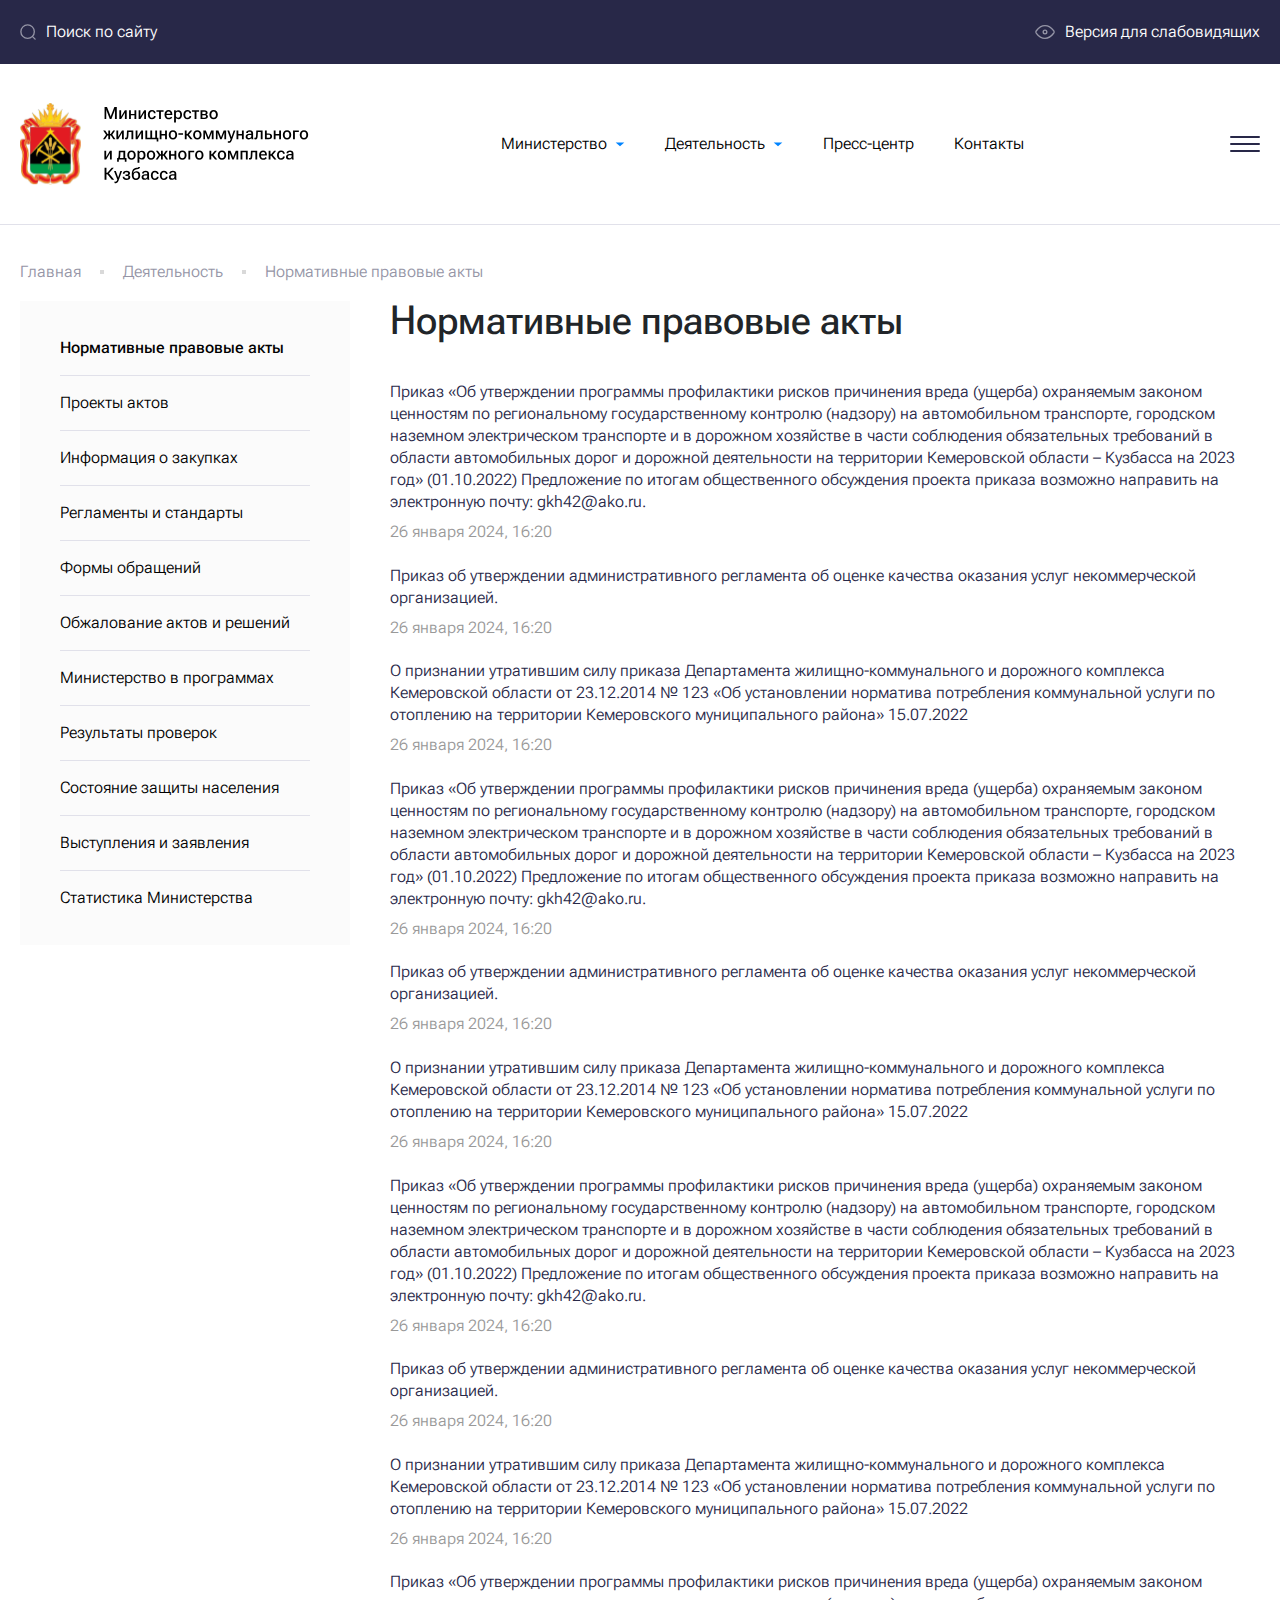
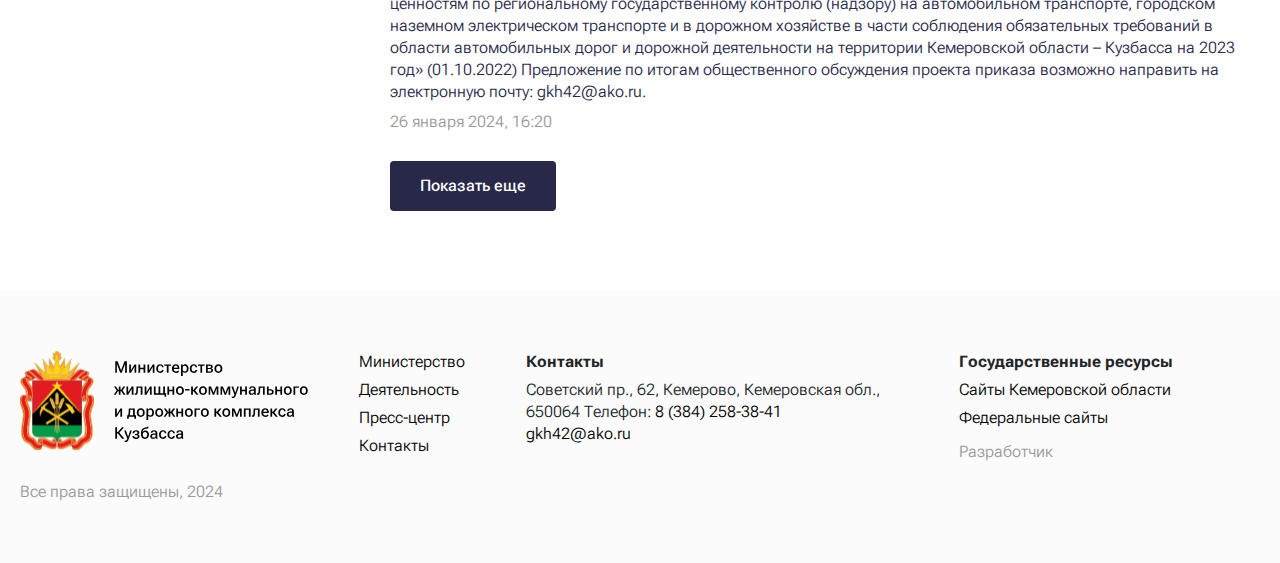
==== commit f954f0f3: "fix: Improvements" ====
--- a/acts.html
+++ b/acts.html
@@ -57,7 +57,7 @@
 						<ul class="nav__list">
 							<li class="nav__item">
 								<div class="nav__elem">
-									<a href="#" class="nav__link">
+									<a href="#" class="nav__link nav__link--trigger">
 										<span>Министерство</span>
 										<svg>
 											<use xlink:href="img/sprite.svg#icon-caret-select"></use>
@@ -112,7 +112,7 @@
 							</li>
 							<li class="nav__item">
 								<div class="nav__elem">
-									<a href="#" class="nav__link">
+									<a href="#" class="nav__link nav__link--trigger">
 										<span>Деятельность</span>
 										<svg>
 											<use xlink:href="img/sprite.svg#icon-caret-select"></use>
--- a/css/app.min.css
+++ b/css/app.min.css
@@ -1 +1 @@
-body{position:relative;overflow-x:hidden;font-family:"Roboto Flex",sans-serif;font-size:16px;line-height:1.25}ul,ol,li{display:block;padding:0;margin:0;list-style:none}h1,h2,h3,h4,h5,h6{margin:0;font-weight:normal;line-height:1.25}p{margin:0}a{display:inline-block;color:#000;text-decoration:none;-webkit-transition:all .25s ease-in-out;transition:all .25s ease-in-out}a:hover{text-decoration:none;color:#000}a:active{color:#000}input[type=number]{-moz-appearance:textfield}input[type=number]::-webkit-outer-spin-button,input[type=number]::-webkit-inner-spin-button{display:none;-webkit-appearance:none;appearance:none;margin:0}picture{display:block}img{max-width:100%}svg{-webkit-transition:all .25s ease-in-out;transition:all .25s ease-in-out}.container{margin:0 auto;padding:0 20px;max-width:1480px;width:100%}@media screen and (max-width: 767px){.container{padding:0 16px}}.btn{display:-webkit-box;display:-ms-flexbox;display:flex;-webkit-box-align:center;-ms-flex-align:center;align-items:center;-webkit-box-pack:center;-ms-flex-pack:center;justify-content:center;padding:14px 30px;width:-webkit-fit-content;width:-moz-fit-content;width:fit-content;font-size:16px;font-weight:500;line-height:1.375;text-align:center;color:#fff;background:#282848;border:none;border-radius:4px;-webkit-transition:all .25s ease-in-out;transition:all .25s ease-in-out}.btn>svg{min-width:20px;width:20px;height:20px;color:#fff}.btn>*+*{margin-left:10px}.btn:focus{outline:none}.btn:hover{color:#fff}.btn--lg{padding:19px 40px}.btn--blue{background:#0184ff}@media screen and (hover: hover){.btn:hover{background:#1d5deb}.btn--blue:hover{background:#1d5deb}}.input-field__inner{position:relative;z-index:1}.input-field__input,.input-field__textarea{-webkit-appearance:none;-moz-appearance:none;appearance:none;display:block;padding:19px 30px;width:100%;font-size:16px;font-weight:300;line-height:1.375;color:#000;background:#fff;border:1px solid #d5d5d5;border-radius:0;-webkit-transition:all .25s ease-in-out;transition:all .25s ease-in-out}.input-field__input::-webkit-input-placeholder, .input-field__textarea::-webkit-input-placeholder{opacity:0}.input-field__input::-moz-placeholder, .input-field__textarea::-moz-placeholder{opacity:0}.input-field__input:-ms-input-placeholder, .input-field__textarea:-ms-input-placeholder{opacity:0}.input-field__input::-ms-input-placeholder, .input-field__textarea::-ms-input-placeholder{opacity:0}.input-field__input::placeholder,.input-field__textarea::placeholder{opacity:0}.input-field__input:focus,.input-field__textarea:focus{outline:none;border-color:#0184ff}.input-field__input:not(:-moz-placeholder-shown)+label, .input-field__textarea:not(:-moz-placeholder-shown)+label{transform:translateY(-27px) scale(0.75)}.input-field__input:not(:-ms-input-placeholder)+label, .input-field__textarea:not(:-ms-input-placeholder)+label{-ms-transform:translateY(-27px) scale(0.75);transform:translateY(-27px) scale(0.75)}.input-field__input:focus+label,.input-field__input:not(:placeholder-shown)+label,.input-field__textarea:focus+label,.input-field__textarea:not(:placeholder-shown)+label{-webkit-transform:translateY(-27px) scale(0.75);-ms-transform:translateY(-27px) scale(0.75);transform:translateY(-27px) scale(0.75)}@media screen and (hover: hover){.input-field__input:hover,.input-field__textarea:hover{border-color:#0184ff}}@media screen and (max-width: 767px){.input-field__input,.input-field__textarea{padding:9px 19px}.input-field__input:not(:-moz-placeholder-shown)+label, .input-field__textarea:not(:-moz-placeholder-shown)+label{transform:translateY(-16px) scale(0.7)}.input-field__input:not(:-ms-input-placeholder)+label, .input-field__textarea:not(:-ms-input-placeholder)+label{-ms-transform:translateY(-16px) scale(0.7);transform:translateY(-16px) scale(0.7)}.input-field__input:focus+label,.input-field__input:not(:placeholder-shown)+label,.input-field__textarea:focus+label,.input-field__textarea:not(:placeholder-shown)+label{-webkit-transform:translateY(-16px) scale(0.7);-ms-transform:translateY(-16px) scale(0.7);transform:translateY(-16px) scale(0.7)}}.input-field__textarea{overflow:hidden;resize:none;min-height:214px}@media screen and (max-width: 767px){.input-field__textarea{min-height:194px}}.input-field__label{position:absolute;top:19px;left:25px;z-index:1;-webkit-transform-origin:left top;-ms-transform-origin:left top;transform-origin:left top;display:block;overflow:hidden;margin:0;padding:0 5px;max-width:calc(100% - 60px);font-size:16px;font-weight:300;line-height:1.375;white-space:nowrap;text-overflow:ellipsis;color:#999;background:#fff;cursor:text;-webkit-transition:all .25s ease;transition:all .25s ease}.input-field__label span{color:#0184ff}@media screen and (max-width: 767px){.input-field__label{top:9px;left:14px}}.square-checkbox{display:-webkit-box;display:-ms-flexbox;display:flex;-webkit-box-align:center;-ms-flex-align:center;align-items:center;overflow:hidden;cursor:pointer}.square-checkbox__input{display:none}.square-checkbox__input:checked~.square-checkbox__group .square-checkbox__icon{border-color:#0184ff}.square-checkbox__input:checked~.square-checkbox__group .square-checkbox__icon::before{opacity:1}.square-checkbox__input[disabled]~.square-checkbox__group{opacity:.4}.square-checkbox__group{display:-webkit-box;display:-ms-flexbox;display:flex;-webkit-box-align:start;-ms-flex-align:start;align-items:flex-start;margin:0;cursor:pointer}.square-checkbox__icon{position:relative;display:block;overflow:hidden;margin-right:11px;min-width:24px;width:24px;height:24px;border:1px solid #d5d5d5;-webkit-transition:all .25s ease-in-out;transition:all .25s ease-in-out}.square-checkbox__icon::before{content:"";position:absolute;top:50%;left:50%;z-index:1;-webkit-transform:translate(-50%, -50%);-ms-transform:translate(-50%, -50%);transform:translate(-50%, -50%);display:block;min-width:20px;width:20px;height:20px;opacity:0;background-image:url(../img/sprite.svg#icon-check-blue);background-repeat:no-repeat;background-size:cover;background-position:center center;-webkit-transition:opacity .25s ease-in-out;transition:opacity .25s ease-in-out}.square-checkbox__title{display:block;margin:auto 0;font-size:16px;font-weight:300;line-height:1.375;text-align:left;-webkit-transition:all .25s ease-in-out;transition:all .25s ease-in-out}.square-checkbox__title a{display:inline;color:#0184ff}.square-checkbox__title a:hover{color:#0184ff}.default-select .ss-main{width:100%}.default-select .ss-main .ss-single-selected{padding:19px 30px 19px 30px;width:100%;height:100%;font-size:16px;font-weight:300;line-height:1.375;color:#000;background:#fff;border:1px solid #d5d5d5;border-radius:0;-webkit-transition:all .25s ease-in-out;transition:all .25s ease-in-out}@media screen and (hover: hover){.default-select .ss-main .ss-single-selected:hover{border-color:#0184ff}}@media screen and (max-width: 767px){.default-select .ss-main .ss-single-selected{padding:9px 19px}}.default-select .ss-main .ss-single-selected .placeholder .ss-disabled{color:#9595a6}.default-select .ss-main .ss-single-selected .placeholder{display:block;overflow:hidden;max-width:100%;line-height:1.375;white-space:nowrap;text-overflow:ellipsis}.default-select .ss-main .ss-single-selected .ss-arrow{margin:0 0 0 20px}.default-select .ss-main .ss-single-selected .ss-arrow span{padding:0;margin:0;min-width:14px;width:14px;height:14px;background-image:url(../img/sprite.svg#icon-caret-select);background-repeat:no-repeat;background-size:contain;background-position:center center;border:0;-webkit-transform:none;-ms-transform:none;transform:none;-webkit-transition:all .25s ease-in-out;transition:all .25s ease-in-out}.default-select .ss-main .ss-single-selected .ss-arrow span.arrow-up{-webkit-transform:translateY(0) rotate(180deg);-ms-transform:translateY(0) rotate(180deg);transform:translateY(0) rotate(180deg);margin:0}.default-select .ss-main .ss-single-selected .ss-arrow span.arrow-down{-webkit-transform:rotate(0);-ms-transform:rotate(0);transform:rotate(0)}.default-select .ss-main .ss-single-selected.ss-open-below,.default-select .ss-main .ss-single-selected.ss-open-above{border-color:#0184ff;border-radius:0}.default-select .ss-main .ss-single-selected.ss-open-below+*{margin-top:6px}.default-select .ss-main .ss-single-selected.ss-open-above+*{-webkit-transform:scale(1) translateY(-6px);-ms-transform:scale(1) translateY(-6px);transform:scale(1) translateY(-6px);border-radius:0}.default-select .ss-content .ss-search{display:none}.default-select .ss-content{z-index:99 !important;overflow:hidden;margin:0;padding:9.5px 0;min-width:-webkit-min-content;min-width:-moz-min-content;min-width:min-content;width:100%;color:#000;background:#fff;border:1px solid #d5d5d5}@media screen and (max-width: 767px){.default-select .ss-content{padding:4.5px 0}}.default-select .ss-content .ss-list{padding:0;max-height:none}.default-select .ss-content .ss-list .ss-option{padding:9.5px 30px;font-size:16px;font-weight:300;line-height:1.375;color:#000;cursor:pointer;-webkit-transition:all .25s ease-in-out;transition:all .25s ease-in-out}@media screen and (max-width: 767px){.default-select .ss-content .ss-list .ss-option{padding:4.5px 19px}}.default-select .ss-content .ss-list .ss-option.ss-disabled:not(.ss-option-selected){display:none}.default-select .ss-option:first-child.ss-disabled.ss-option-selected{display:none}.default-select .ss-content .ss-list .ss-option.ss-disabled{display:none}.default-select .ss-content .ss-list .ss-option:hover,.default-select .ss-content .ss-list .ss-option.ss-highlighted{color:#0184ff;background:rgba(0,0,0,0)}.default-select .ss-arrow .arrow-down{width:auto;height:auto;background:none}.c-management__title{display:block;margin-top:34px;width:-webkit-fit-content;width:-moz-fit-content;width:fit-content;font-size:20px;font-weight:500;line-height:1.2}@media screen and (max-width: 767px){.c-management__title{margin-top:18px;font-size:18px}}.c-management__help{display:block;width:-webkit-fit-content;width:-moz-fit-content;width:fit-content;font-size:16px;font-weight:300;line-height:1.375}@media screen and (max-width: 767px){.c-management__help{font-size:15px}}.c-management__description{display:block;margin-top:18px;width:-webkit-fit-content;width:-moz-fit-content;width:fit-content;font-size:16px;font-weight:300;line-height:1.375}.c-management__description a{color:#0184ff}.c-management__description a:hover{color:#0184ff}@media screen and (hover: hover){.c-management__description a:hover{color:#0184ff}}@media screen and (max-width: 767px){.c-management__description{margin-top:10px;font-size:15px}}.breadcrumb__list{display:-webkit-box;display:-ms-flexbox;display:flex;-webkit-box-align:center;-ms-flex-align:center;align-items:center;width:-webkit-fit-content;width:-moz-fit-content;width:fit-content}.breadcrumb__item{display:-webkit-box;display:-ms-flexbox;display:flex;-webkit-box-align:center;-ms-flex-align:center;align-items:center}.breadcrumb__item:not(:last-child)::after{content:"";display:block;margin:0 19px;min-width:4px;width:4px;height:4px;background:#d9d9d9}.breadcrumb__item:last-child .breadcrumb__link{pointer-events:none}.breadcrumb__link{display:block;width:-webkit-fit-content;width:-moz-fit-content;width:fit-content;font-size:16px;font-weight:300;line-height:1.375;color:#9595a6}.breadcrumb__link:hover{color:#9595a6}@media screen and (hover: hover){.breadcrumb__link:hover{color:#0184ff}}.header-top{position:relative;z-index:1;padding:21px 0;background:#282848}@media screen and (max-width: 767px){.header-top{padding:14px 0}}.header-top__wrapper{display:-webkit-box;display:-ms-flexbox;display:flex;-webkit-box-align:center;-ms-flex-align:center;align-items:center;-webkit-box-pack:justify;-ms-flex-pack:justify;justify-content:space-between}.header-top__search{position:relative;z-index:1;display:-webkit-box;display:-ms-flexbox;display:flex;-webkit-box-align:center;-ms-flex-align:center;align-items:center;width:-webkit-fit-content;width:-moz-fit-content;width:fit-content}.header-top__search-btn{display:-webkit-box;display:-ms-flexbox;display:flex;-webkit-box-align:center;-ms-flex-align:center;align-items:center;-webkit-box-pack:center;-ms-flex-pack:center;justify-content:center;padding:0;min-width:16px;width:16px;height:16px;font-size:0;background:rgba(0,0,0,0);border:none;border-radius:0;-webkit-transition:all .25s ease-in-out;transition:all .25s ease-in-out}.header-top__search-btn>svg{min-width:16px;width:16px;height:16px;color:#9595a6}.header-top__search-btn:focus{outline:none}.header-top__search-btn+.header-top__search-input,.header-top__search-input+.header-top__search-btn{margin-left:10px}.header-top__search-input{-webkit-appearance:none;-moz-appearance:none;appearance:none;display:block;padding:0;width:-webkit-fit-content;width:-moz-fit-content;width:fit-content;font-size:16px;font-weight:300;line-height:1.375;color:#fff;background:rgba(0,0,0,0);border:none;border-radius:0;-webkit-transition:all .25s ease-in-out;transition:all .25s ease-in-out}.header-top__search-input::-webkit-input-placeholder{color:#fff}.header-top__search-input::-moz-placeholder{color:#fff}.header-top__search-input:-ms-input-placeholder{color:#fff}.header-top__search-input::-ms-input-placeholder{color:#fff}.header-top__search-input::placeholder{color:#fff}.header-top__search-input:focus{outline:none}.header-top__vi{display:-webkit-box;display:-ms-flexbox;display:flex;-webkit-box-align:center;-ms-flex-align:center;align-items:center;padding:0;width:-webkit-fit-content;width:-moz-fit-content;width:fit-content;font-size:16px;font-weight:300;text-align:center;color:#fff;background:rgba(0,0,0,0);border:none;border-radius:0;-webkit-transition:all .25s ease-in-out;transition:all .25s ease-in-out}.header-top__vi>svg{min-width:20px;width:20px;height:20px;color:#9595a6}.header-top__vi>*+*{margin-left:10px}.header-top__vi:focus{outline:none}@media screen and (max-width: 767px){.header-top__vi>span{display:none}.header-top__vi>*+*{margin-left:0}}.header{position:relative;z-index:100;background:#fff}.header--border{border-bottom:1px solid #e1e1ea}.header__wrapper{display:-webkit-box;display:-ms-flexbox;display:flex;-webkit-box-align:center;-ms-flex-align:center;align-items:center;-webkit-box-pack:justify;-ms-flex-pack:justify;justify-content:space-between;min-height:160px}@media screen and (max-width: 767px){.header__wrapper{padding:20px 0;min-height:auto}}.header__logotype{display:block;max-width:289px;width:100%;height:100px}.header__logotype img{display:block;width:100%;height:100%;-o-object-fit:contain;object-fit:contain;-o-object-position:left center;object-position:left center}@media screen and (max-width: 1199px){.header__logotype{max-width:257px;height:73px}}@media screen and (max-width: 1023px){.header__nav{display:none}}@media screen and (max-width: 1199px){.header__btn{display:none}}.nav__list{display:-webkit-box;display:-ms-flexbox;display:flex;-webkit-box-align:center;-ms-flex-align:center;align-items:center;width:-webkit-fit-content;width:-moz-fit-content;width:fit-content}.nav__link{display:-webkit-box;display:-ms-flexbox;display:flex;-webkit-box-align:center;-ms-flex-align:center;align-items:center;padding:70px 20px;width:-webkit-fit-content;width:-moz-fit-content;width:fit-content;font-size:16px;font-weight:300}.nav__link>svg{min-width:10px;width:10px;height:10px;color:#0184ff}.nav__link>*+*{margin-left:8px}@media screen and (hover: hover){.nav__link:hover{color:#0184ff}.nav__link:hover>svg{-webkit-transform:rotate(180deg);-ms-transform:rotate(180deg);transform:rotate(180deg)}.nav__link:hover~.nav__dropdown{visibility:visible;opacity:1;-webkit-transform:scale(1) translateY(0);-ms-transform:scale(1) translateY(0);transform:scale(1) translateY(0);pointer-events:all}}.nav__dropdown{position:absolute;top:100%;right:0;left:0;z-index:100;-webkit-transform:scale(0.99) translateY(-0.7em);-ms-transform:scale(0.99) translateY(-0.7em);transform:scale(0.99) translateY(-0.7em);overflow:hidden;visibility:hidden;opacity:0;-webkit-transform-origin:top;-ms-transform-origin:top;transform-origin:top;-webkit-transition-timing-function:cubic-bezier(0.16, 1, 0.3, 1);transition-timing-function:cubic-bezier(0.16, 1, 0.3, 1);-webkit-transition-duration:500ms;transition-duration:500ms;-webkit-transition-property:opacity,-webkit-transform;transition-property:opacity,-webkit-transform;transition-property:opacity,transform;transition-property:opacity,transform,-webkit-transform;pointer-events:none;will-change:opacity,transform}.nav-submenu{display:block;padding:34px 0 56px;width:100%;background:#fff}.nav-submenu:hover{visibility:visible;opacity:1;-webkit-transform:scale(1) translateY(0);-ms-transform:scale(1) translateY(0);transform:scale(1) translateY(0);pointer-events:all}.nav-submenu__wrapper{display:-webkit-box;display:-ms-flexbox;display:flex;-webkit-box-pack:justify;-ms-flex-pack:justify;justify-content:space-between}.nav-submenu__block{width:calc(50% - 22.5px)}.nav-submenu__block:nth-child(4n),.nav-submenu__block:nth-child(4n-1),.nav-submenu__block:nth-child(4n-2){margin-left:30px}.nav-submenu__title{display:block;width:-webkit-fit-content;width:-moz-fit-content;width:fit-content;font-size:28px;font-weight:500}.nav-submenu__item+.nav-submenu__item{margin-top:14px}.nav-submenu__link{display:block;width:-webkit-fit-content;width:-moz-fit-content;width:fit-content;font-size:16px;font-weight:300}@media screen and (hover: hover){.nav-submenu__link:hover{color:#0184ff}}.hamburger{position:relative;z-index:1;display:block;overflow:hidden;margin-left:15px;padding:0;min-width:30px;width:30px;height:30px;font-size:0;background:rgba(0,0,0,0);border:none;border-radius:0}.hamburger:focus{outline:none}.hamburger.is--active .hamburger__inner{background:#0184ff}.hamburger.is--active .hamburger__inner:first-child{top:14px;-webkit-transform:rotate(45deg);-ms-transform:rotate(45deg);transform:rotate(45deg)}.hamburger.is--active .hamburger__inner:nth-child(2){opacity:0}.hamburger.is--active .hamburger__inner:last-child{top:14px;-webkit-transform:rotate(-45deg);-ms-transform:rotate(-45deg);transform:rotate(-45deg)}@media screen and (hover: hover){.hamburger:hover .hamburger__inner{background:#0184ff}}.hamburger__inner{position:absolute;left:0;z-index:1;display:block;width:100%;height:2px;background:#282848;border-radius:2px;-webkit-transition:all .25s ease-in-out;transition:all .25s ease-in-out}.hamburger__inner:first-child{top:7px}.hamburger__inner:nth-child(2){top:14px}.hamburger__inner:last-child{top:21px}.footer{position:relative;z-index:1;margin-top:80px;padding:60px 0;background:#fbfbfb}@media screen and (max-width: 767px){.footer{margin-top:60px;padding:40px 0}}.footer__wrapper{display:-webkit-box;display:-ms-flexbox;display:flex}@media screen and (max-width: 1023px){.footer__wrapper{-webkit-box-orient:vertical;-webkit-box-direction:normal;-ms-flex-direction:column;flex-direction:column;-webkit-box-align:start;-ms-flex-align:start;align-items:flex-start}}.footer__block{max-width:417px;width:-webkit-fit-content;width:-moz-fit-content;width:fit-content}.footer__block:nth-child(2){margin-left:80px}.footer__block:nth-child(3){margin-left:141px}.footer__block:nth-child(4){margin-left:76px}@media screen and (min-width: 1200px)and (max-width: 1399px){.footer__block{max-width:387px}.footer__block:nth-child(2){margin-left:50px}.footer__block:nth-child(3){margin-left:61px}.footer__block:nth-child(4){margin-left:46px}}@media screen and (min-width: 1024px)and (max-width: 1199px){.footer__block{max-width:357px}.footer__block:nth-child(2){margin-left:30px}.footer__block:nth-child(3){margin-left:41px}.footer__block:nth-child(4){margin-left:26px}}@media screen and (max-width: 1023px){.footer__block{max-width:none}.footer__block:nth-child(2){margin-top:26px;margin-left:0}.footer__block:nth-child(3){margin-top:23px;margin-left:0}.footer__block:nth-child(4){margin-top:28px;margin-left:0}}.footer__logotype{display:block;overflow:hidden;max-width:289px;width:100%}.footer__logotype img{display:block;width:100%;height:100%;-o-object-fit:contain;object-fit:contain;-o-object-position:left center;object-position:left center}@media screen and (max-width: 767px){.footer__logotype{max-width:257px;height:73px}}.footer__title{display:block;margin-bottom:6px;width:-webkit-fit-content;width:-moz-fit-content;width:fit-content;font-size:16px;font-weight:bold;line-height:1.375}.footer__description{display:block;width:-webkit-fit-content;width:-moz-fit-content;width:fit-content;font-size:16px;font-weight:300;line-height:1.375}@media screen and (hover: hover){.footer__description a:hover{color:#0184ff}}.footer__copyright{display:block;margin-top:30px;width:-webkit-fit-content;width:-moz-fit-content;width:fit-content;font-size:16px;font-weight:300;line-height:1.375;color:#999}@media screen and (hover: hover){.footer__copyright a:hover{color:#0184ff}}@media screen and (min-width: 1024px){.footer__copyright--mobile{display:none}}@media screen and (max-width: 1023px){.footer__copyright{margin-top:21px}.footer__copyright--desktop{display:none}}.footer__copyright+.footer__copyright{margin-top:12px}@media screen and (max-width: 1023px){.footer__list--wrap{display:-webkit-box;display:-ms-flexbox;display:flex;-ms-flex-wrap:wrap;flex-wrap:wrap}.footer__list--wrap .footer__list-item+.footer__list-item{margin-top:0}.footer__list--wrap .footer__list-item{width:calc(50% - 6px)}.footer__list--wrap .footer__list-item:nth-child(2n){margin-left:12px}.footer__list--wrap .footer__list-item:nth-child(n+3){margin-top:12px}}.footer__list-item+.footer__list-item{margin-top:6px}.footer__link{display:block;width:-webkit-fit-content;width:-moz-fit-content;width:fit-content;font-size:16px;font-weight:300;line-height:1.375}@media screen and (hover: hover){.footer__link:hover{color:#0184ff}}.scroll-disabled{overflow:hidden}.swiper{-webkit-transition:opacity .15s ease;transition:opacity .15s ease}@media screen and (min-width: 768px){.swiper:not(.swiper-only-mobile):not(.swiper-initialized){opacity:0}.swiper:not(.swiper-only-mobile).swiper-initialized{opacity:1}}@media screen and (max-width: 767px){.swiper:not(.swiper-only-desktop):not(.swiper-initialized){opacity:0}.swiper:not(.swiper-only-desktop).swiper-initialized{opacity:1}}.swiper-controls{display:-webkit-box;display:-ms-flexbox;display:flex;-webkit-box-align:center;-ms-flex-align:center;align-items:center;width:-webkit-fit-content;width:-moz-fit-content;width:fit-content}.swiper-button-prev,.swiper-button-next{display:-webkit-box;display:-ms-flexbox;display:flex;-webkit-box-align:center;-ms-flex-align:center;align-items:center;-webkit-box-pack:center;-ms-flex-pack:center;justify-content:center;padding:0;min-width:32px;width:32px;height:48px;font-size:0;background:rgba(0,0,0,0);border:none;border-radius:0;-webkit-transition:all .25s ease-in-out;transition:all .25s ease-in-out}.swiper-button-prev:focus,.swiper-button-next:focus{outline:none}@media screen and (hover: hover){.swiper-button-prev:hover .swiper-button-icon,.swiper-button-next:hover .swiper-button-icon{color:#0184ff}}.swiper-button-prev+.swiper-button-next{margin-left:12px}.swiper-button-disabled{pointer-events:none}.swiper-button-disabled .swiper-button-icon{color:#9595a6}.swiper-button-icon{min-width:32px;width:32px;height:32px;height:14px;color:#282848}.swiper-pagination{display:-webkit-box;display:-ms-flexbox;display:flex;-webkit-box-align:center;-ms-flex-align:center;align-items:center;margin:30px 0 0;width:-webkit-fit-content;width:-moz-fit-content;width:fit-content}.swiper-pagination-bullet{display:block;min-width:6px;width:6px;height:6px;background:#e1e1ea;-webkit-transition:all .25s ease-in-out;transition:all .25s ease-in-out}@media screen and (hover: hover){.swiper-pagination-bullet:hover{background:#0184ff}}.swiper-pagination-bullet+.swiper-pagination-bullet{margin-left:15px}.swiper-pagination-bullet-active{background:#282848}@media screen and (hover: hover){.swiper-pagination-bullet-active:hover{background:#282848}}.wrapper{display:-webkit-box;display:-ms-flexbox;display:flex;-webkit-box-orient:vertical;-webkit-box-direction:normal;-ms-flex-direction:column;flex-direction:column;min-height:100vh}.wrapper__content{-webkit-box-flex:1;-ms-flex:1 1 100%;flex:1 1 100%}.section-indent-top{margin-top:36px}@media screen and (max-width: 767px){.section-indent-top{margin-top:30px}}.section-indent{margin-top:60px}@media screen and (max-width: 767px){.section-indent{margin-top:35px}}.section-top{margin-bottom:30px;max-width:1110px}.section-top__breadcrumb{margin-bottom:18px}@media screen and (max-width: 767px){.section-top__breadcrumb{display:none}}.section-top__heading{font-size:40px;font-weight:500;line-height:1}@media screen and (max-width: 767px){.section-top__heading{font-size:32px}}.section-top__description{display:block;margin-top:19px;font-size:16px;font-weight:300;line-height:1.3}@media screen and (max-width: 767px){.section-top__description{font-size:18px;line-height:1.2}}.section-top__help{display:block;margin-top:24px;width:-webkit-fit-content;width:-moz-fit-content;width:fit-content;font-size:16px;font-weight:300;line-height:1.375;color:#999}@media screen and (max-width: 767px){.section-top__help{margin-top:20px;font-size:15px}}.section-heading{display:-webkit-box;display:-ms-flexbox;display:flex;-webkit-box-align:start;-ms-flex-align:start;align-items:flex-start;-webkit-box-pack:justify;-ms-flex-pack:justify;justify-content:space-between;margin-bottom:40px}@media screen and (max-width: 767px){.section-heading{-webkit-box-orient:vertical;-webkit-box-direction:normal;-ms-flex-direction:column;flex-direction:column;margin-bottom:22px}}.section-heading__title{font-size:40px;font-weight:500;line-height:1}@media screen and (max-width: 767px){.section-heading__title{font-size:32px}}@media screen and (max-width: 1023px){.section-heading__controls{display:none}}.section-inner__section-top{margin-bottom:18px}@media screen and (max-width: 1023px){.section-inner__section-top{display:none}}.section-inner__wrap{display:-webkit-box;display:-ms-flexbox;display:flex;-webkit-box-pack:justify;-ms-flex-pack:justify;justify-content:space-between}@media screen and (max-width: 1023px){.section-inner__wrap{-webkit-box-orient:vertical;-webkit-box-direction:normal;-ms-flex-direction:column;flex-direction:column}}.section-inner__left{margin-right:40px;max-width:330px;width:100%}@media screen and (max-width: 1023px){.section-inner__left{margin-right:0;margin-bottom:25px;max-width:none}}.section-inner__right{max-width:calc(100% - 330px - 40px);width:100%}@media screen and (max-width: 1023px){.section-inner__right{max-width:none}}@media screen and (min-width: 1024px){.section-inner__nav{position:sticky;top:20px;z-index:1}}@media screen and (max-width: 1023px){.section-nav.is--open .section-nav__trigger>svg{-webkit-transform:rotate(180deg);-ms-transform:rotate(180deg);transform:rotate(180deg)}}.section-nav__trigger{display:-webkit-box;display:-ms-flexbox;display:flex;-webkit-box-align:center;-ms-flex-align:center;align-items:center;-webkit-box-pack:justify;-ms-flex-pack:justify;justify-content:space-between;padding:20px;width:100%;font-size:16px;font-weight:500;line-height:1.375;color:#000;background:#fbfbfb;border:none;border-radius:0;-webkit-transition:all .25s ease-in-out;transition:all .25s ease-in-out}.section-nav__trigger>svg{min-width:10px;width:10px;height:10px;color:#0184ff}.section-nav__trigger>*+*{margin-left:8px}.section-nav__trigger:focus{outline:none}@media screen and (min-width: 1024px){.section-nav__trigger{display:none}}.section-nav__wrapper{padding:20px 40px;background:#fbfbfb}@media screen and (min-width: 1024px){.section-nav__wrapper{display:block !important}}@media screen and (max-width: 1023px){.section-nav__wrapper{display:none;padding:0 20px 20px}}.section-nav__list{width:100%}.section-nav__sublist{display:none;padding-left:15px;padding-bottom:20px;margin-right:-20px}.section-nav__item+.section-nav__item{border-top:1px solid #e1e1ea}.section-nav__subitem.is--active>.section-nav__link{font-weight:500}.section-nav__subitem+.section-nav__subitem{margin-top:6px}.section-nav__elem>.section-nav__link{padding:16px 0}.section-nav__elem.is--active>.section-nav__link{font-weight:500}.section-nav__elem.is--open>.section-nav__link>svg{-webkit-transform:rotate(180deg);-ms-transform:rotate(180deg);transform:rotate(180deg)}.section-nav__link{display:-webkit-box;display:-ms-flexbox;display:flex;-webkit-box-align:center;-ms-flex-align:center;align-items:center;width:100%;font-size:16px;font-weight:300;line-height:1.375}.section-nav__link>svg{min-width:10px;width:10px;height:10px;color:#0184ff}.section-nav__link>*+*{margin-left:8px}@media screen and (hover: hover){.section-nav__link:hover{color:#0184ff}}.content{font-size:16px;font-weight:300;line-height:1.375}.content>*:not(:last-child){margin-bottom:26px}@media screen and (max-width: 767px){.content>*:not(:last-child){margin-bottom:20px}}.content h1:not([class]),.content h2:not([class]),.content h3:not([class]),.content h4:not([class]),.content h5:not([class]),.content h6:not([class]){font-weight:500}.content h1:not([class]):not(:first-child),.content h2:not([class]):not(:first-child),.content h3:not([class]):not(:first-child),.content h4:not([class]):not(:first-child),.content h5:not([class]):not(:first-child),.content h6:not([class]):not(:first-child){margin-top:36px}.content h1:not([class]){font-size:40px;line-height:1}@media screen and (max-width: 767px){.content h1:not([class]){font-size:32px}}.content h2:not([class]){font-size:28px;line-height:1}@media screen and (max-width: 767px){.content h2:not([class]){font-size:24px}}.content h3:not([class]){font-size:24px;line-height:1.2}@media screen and (max-width: 767px){.content h3:not([class]){font-size:18px}}.content h4:not([class]){font-size:20px}@media screen and (max-width: 767px){.content h4:not([class]){font-size:16px}}.content h5:not([class]){font-size:18px}@media screen and (max-width: 767px){.content h5:not([class]){font-size:16px}}.content h6:not([class]){font-size:16px}@media screen and (max-width: 767px){.content h6:not([class]){font-size:14px}}.content b,.content strong{font-weight:500}.content a{color:#0184ff}.content a:hover{color:#0184ff}@media screen and (hover: hover){.content a:hover{color:#1d5deb}}.content ul:not([class]){display:block}.content ul:not([class]) li{position:relative;z-index:1;margin:0;padding-left:25px;font-size:16px;font-weight:300;line-height:1.375}.content ul:not([class]) li::before{content:"";position:absolute;top:8px;left:0;z-index:1;display:block;min-width:6px;width:6px;height:6px;background:#0184ff}.content ul:not([class]) li+li{margin-top:10px}.content ul:not([class]) ul{margin-left:25px}.content ol:not([class]){display:block;counter-reset:list-counter}.content ol:not([class]) li{position:relative;z-index:1;margin:0;padding-top:4px;padding-left:48px;font-size:16px;font-weight:300;line-height:1.375}.content ol:not([class]) li::before{content:"";counter-increment:list-counter;content:counter(list-counter);position:absolute;top:0;left:0;z-index:1;display:-webkit-box;display:-ms-flexbox;display:flex;-webkit-box-align:center;-ms-flex-align:center;align-items:center;-webkit-box-pack:center;-ms-flex-pack:center;justify-content:center;min-width:30px;width:30px;height:30px;text-align:center;color:#fff;background:#0184ff}.content ol:not([class]) li+li{margin-top:10px}.content ol:not([class]) ul{margin-left:25px}.content-blocks{display:-webkit-box;display:-ms-flexbox;display:flex;-webkit-box-pack:justify;-ms-flex-pack:justify;justify-content:space-between}@media screen and (max-width: 1023px){.content-blocks{-webkit-box-orient:vertical;-webkit-box-direction:normal;-ms-flex-direction:column;flex-direction:column}}@media screen and (min-width: 1024px){.content-blocks--first-wide .content-blocks__item:first-child{width:calc(75% - 20px)}.content-blocks--first-wide .content-blocks__item:last-child{margin-left:40px;width:calc(25% - 20px)}}@media screen and (min-width: 1024px){.content-blocks__item{width:calc(50% - 20px)}.content-blocks__item:nth-child(2n){margin-left:40px}}@media screen and (max-width: 1023px){.content-blocks__item{width:100%}.content-blocks__item:nth-child(n+2){margin-top:20px}.content-blocks__item picture img{display:block;width:100%}}@media screen and (min-width: 768px)and (max-width: 1023px){.content-blocks__item picture{margin:0 -20px;width:calc(100% + 40px)}}@media screen and (max-width: 767px){.content-blocks__item picture{margin:0 -16px;width:calc(100% + 32px)}}.content-quote{position:relative;z-index:1;display:block;padding:54px 122px 60px;width:100%;color:#fff;background:#282848}.content-quote::before{content:"";position:absolute;top:60px;left:60px;z-index:1;display:block;width:24px;height:24px;background-image:url(../img/sprite.svg#icon-quote);background-repeat:no-repeat;background-size:cover;background-position:center center}@media screen and (min-width: 768px)and (max-width: 1023px){.content-quote{margin:0 -20px;padding:54px 62px 60px 80px;width:calc(100% + 40px)}.content-quote::before{left:30px}}@media screen and (max-width: 767px){.content-quote{margin:0 -16px;padding:34px 16px 36px 58px;width:calc(100% + 32px)}.content-quote::before{top:40px;left:16px}}.content-quote__title{display:block;margin:0;width:-webkit-fit-content;width:-moz-fit-content;width:fit-content;font-size:20px;font-weight:bold;font-style:italic;line-height:1.2}@media screen and (max-width: 767px){.content-quote__title{font-size:18px}}.content-quote__author{display:block;margin-top:25px;width:-webkit-fit-content;width:-moz-fit-content;width:fit-content;font-size:16px;font-weight:300;line-height:1.375;color:#9595a6}@media screen and (max-width: 767px){.content-quote__author{margin-top:14px;font-size:15px}}.main__wrap{display:-webkit-box;display:-ms-flexbox;display:flex;-webkit-box-pack:justify;-ms-flex-pack:justify;justify-content:space-between}@media screen and (max-width: 1023px){.main__wrap{-webkit-box-orient:vertical;-webkit-box-direction:normal;-ms-flex-direction:column;flex-direction:column}}.main__left{max-width:calc(100% - 452px - 41px);width:100%}@media screen and (min-width: 1200px)and (max-width: 1399px){.main__left{max-width:calc(100% - 402px - 31px)}}@media screen and (max-width: 1023px){.main__left{max-width:none}}.main__right{margin-left:41px;max-width:452px;min-width:452px}@media screen and (min-width: 1200px)and (max-width: 1399px){.main__right{margin-left:31px;max-width:402px;min-width:402px}}@media screen and (max-width: 1023px){.main__right{margin-top:51px;margin-left:0;max-width:none;min-width:auto;width:100%}}@media screen and (max-width: 767px){.main__slider .swiper{margin:0 -16px}}.main__slider .swiper-pagination{position:absolute;left:40px;bottom:40px;z-index:1}@media screen and (max-width: 767px){.main__slider .swiper-pagination{left:16px}}.main__slider .swiper-pagination-bullet{background:#9595a6}.main__slider .swiper-pagination-bullet-active{background:#fff}.main__slide{position:relative;z-index:1;display:-webkit-box;display:-ms-flexbox;display:flex;-webkit-box-orient:vertical;-webkit-box-direction:normal;-ms-flex-direction:column;flex-direction:column;-webkit-box-pack:end;-ms-flex-pack:end;justify-content:flex-end;padding:76px 40px;min-height:460px;color:#fff;background-color:#fbfbfb;background-repeat:no-repeat;background-size:cover;background-position:center center}.main__slide::before{content:"";position:absolute;top:0;right:0;bottom:0;left:0;z-index:-1;display:block;width:100%;height:100%;opacity:.75;background:-webkit-gradient(linear, left top, right top, from(rgba(0, 0, 0, 0.8)), to(rgba(0, 0, 0, 0)));background:linear-gradient(to right, rgba(0, 0, 0, 0.8), rgba(0, 0, 0, 0));pointer-events:none}@media screen and (max-width: 767px){.main__slide{padding:67px 16px}.main__slide::before{opacity:1}}.main__help{display:block;width:-webkit-fit-content;width:-moz-fit-content;width:fit-content;font-size:16px;font-weight:300;line-height:1.375}@media screen and (max-width: 767px){.main__help{font-size:15px}}.main__help+.main__title,.main__title+.main__help{margin-top:12px}.main__title{display:block;max-width:752px;width:-webkit-fit-content;width:-moz-fit-content;width:fit-content;font-size:40px;font-weight:500;line-height:1}@media screen and (max-width: 767px){.main__title{font-size:32px}}.main__news{padding:34px 40px 36px;height:100%;background:#fbfbfb}@media screen and (max-width: 1023px){.main__news{padding:0;height:auto;background:rgba(0,0,0,0)}}.short-news__wrap{display:-webkit-box;display:-ms-flexbox;display:flex;-webkit-box-orient:vertical;-webkit-box-direction:normal;-ms-flex-direction:column;flex-direction:column;-webkit-box-pack:justify;-ms-flex-pack:justify;justify-content:space-between;height:100%}.short-news__list{position:relative;z-index:1;display:-webkit-box;display:-ms-flexbox;display:flex;margin:0 -40px -3px;padding:0 40px 30px;overflow-x:auto;overflow-y:hidden;max-width:calc(100% + 80px);-webkit-clip-path:inset(0 0 30px 0);clip-path:inset(0 0 30px 0)}@media screen and (max-width: 767px){.short-news__list{margin:0 -16px -3px;padding:0 16px 30px}}.short-news__list-item{position:relative;z-index:1}.short-news__list-item::before{content:"";position:absolute;bottom:0;left:0;z-index:-1;display:block;width:100%;height:1px;background:#e1e1ea}.short-news__list-item.is--active .short-news__tab{-webkit-text-stroke:.8px;border-color:#282848}.short-news__list-item+.short-news__list-item{margin-left:28px}.short-news__list-item+.short-news__list-item::before{left:-28px;width:calc(100% + 28px)}.short-news__tab{display:block;padding:0 0 15px 0;width:-webkit-fit-content;width:-moz-fit-content;width:fit-content;font-size:16px;font-weight:300;line-height:1.375;text-align:center;white-space:nowrap;color:#282848;background:rgba(0,0,0,0);border:none;border-bottom:1px solid rgba(0,0,0,0);border-radius:0;-webkit-transition:all .25s ease-in-out;transition:all .25s ease-in-out}.short-news__tab:focus{outline:none}.short-news__wrapper{display:none}.short-news__wrapper.is--active{display:block}@media screen and (hover: hover){.short-news__item[href]:hover .short-news__title{color:#0184ff}}.short-news__item+.short-news__item{margin-top:20px}@media screen and (max-width: 767px){.short-news__item+.short-news__item{margin-top:15px}}.short-news__title{display:block;width:-webkit-fit-content;width:-moz-fit-content;width:fit-content;font-size:16px;font-weight:300;line-height:1.375;-webkit-transition:all .25s ease-in-out;transition:all .25s ease-in-out}@media screen and (hover: hover){.short-news__title[href]:hover{color:#0184ff}}.short-news__help{display:block;width:-webkit-fit-content;width:-moz-fit-content;width:fit-content;font-size:16px;font-weight:300;line-height:1.625;color:#999}.short-news__link{display:-webkit-box;display:-ms-flexbox;display:flex;-webkit-box-align:center;-ms-flex-align:center;align-items:center;margin-top:25px;width:-webkit-fit-content;width:-moz-fit-content;width:fit-content;font-size:16px;font-weight:500;line-height:1.375;text-align:center;color:#282848;background:rgba(0,0,0,0);border:none;border-radius:0;-webkit-transition:all .25s ease-in-out;transition:all .25s ease-in-out}.short-news__link svg{min-width:20px;width:20px;height:20px;color:#282848}.short-news__link>*+*{margin-left:10px}.short-news__link:hover{color:#282848}@media screen and (hover: hover){.short-news__link:hover{color:#0184ff}.short-news__link:hover>svg{color:#0184ff}}@media screen and (max-width: 767px){.short-news__link{margin-top:22px}}.indicators__slider-wrapper .swiper-slide{height:auto}@media screen and (min-width: 1024px){.indicators__slider-wrapper .swiper-pagination{display:none}}.indicators__item{height:100%}.indicators-card{display:block;overflow:hidden;padding:40px 30px 40px 40px;color:#fff;background:#282848}.indicators-card__value{display:block;width:-webkit-fit-content;width:-moz-fit-content;width:fit-content;font-size:48px;font-weight:300;line-height:1}.indicators-card__description{display:block;margin-top:4px;width:-webkit-fit-content;width:-moz-fit-content;width:fit-content;font-size:16px;font-weight:300;line-height:1.375}@media screen and (max-width: 767px){.indicators-card__description{margin-top:6px;font-size:15px}}.projects__wrap{display:-webkit-box;display:-ms-flexbox;display:flex;-webkit-box-pack:justify;-ms-flex-pack:justify;justify-content:space-between}@media screen and (max-width: 1199px){.projects__wrap{-webkit-box-orient:vertical;-webkit-box-direction:normal;-ms-flex-direction:column;flex-direction:column}}.projects__left{max-width:calc(100% - 330px - 82px);width:100%}@media screen and (max-width: 1199px){.projects__left{max-width:none}}.projects__right{margin-left:82px;max-width:330px;min-width:330px}@media screen and (max-width: 1199px){.projects__right{margin-top:40px;margin-left:0}}@media screen and (max-width: 575px){.projects__right{max-width:none;min-width:auto;width:100%}}.projects__wrapper{display:-webkit-box;display:-ms-flexbox;display:flex;-webkit-box-pack:justify;-ms-flex-pack:justify;justify-content:space-between}@media screen and (max-width: 767px){.projects__wrapper{-webkit-box-orient:vertical;-webkit-box-direction:normal;-ms-flex-direction:column;flex-direction:column}}@media screen and (min-width: 768px){.projects__column{width:calc(50% - 21px)}.projects__column:nth-child(2n){margin-left:42px}}@media screen and (max-width: 767px){.projects__column{width:100%}.projects__column:nth-child(n+2){display:none}}.projects__description{display:block;font-size:16px;font-weight:300;line-height:1.375}.projects__description+.projects__description{margin-top:20px}@media screen and (max-width: 767px){.projects__description+.projects__description{margin-top:10px}}.projects__btn{margin-top:40px}@media screen and (max-width: 767px){.projects__btn{margin-top:26px}}.projects__banner{position:relative;z-index:1;display:block;width:100%}.projects__banner::before{content:"";display:block;padding-top:147%}.projects__banner img{position:absolute;top:0;right:0;bottom:0;left:0;z-index:1;display:block;width:100%;height:100%;-o-object-fit:cover;object-fit:cover}@media screen and (hover: hover){.projects__banner[href]:hover{-webkit-box-shadow:0 12px 16px rgba(51,51,51,.16);box-shadow:0 12px 16px rgba(51,51,51,.16)}}.priorities{padding:60px 0;background:#fbfbfb}@media screen and (max-width: 767px){.priorities{padding:40px 0}}@media screen and (min-width: 1200px){.priorities__slider .swiper{opacity:1 !important}}@media screen and (min-width: 1400px){.priorities__slider .swiper-wrapper{grid-gap:40px}}@media screen and (min-width: 1200px)and (max-width: 1399px){.priorities__slider .swiper-wrapper{grid-gap:30px}}@media screen and (min-width: 1200px){.priorities__slider .swiper-wrapper{-ms-flex-wrap:wrap;flex-wrap:wrap}}@media screen and (min-width: 1400px){.priorities__slider .swiper-slide:nth-child(5n+1){width:calc(50% - 26.6666666667px)}.priorities__slider .swiper-slide:nth-child(3n+2),.priorities__slider .swiper-slide:nth-child(5n+4),.priorities__slider .swiper-slide:nth-child(7n+3){width:calc(25% - 26.6666666667px)}}@media screen and (min-width: 1200px)and (max-width: 1399px){.priorities__slider .swiper-slide:nth-child(5n+1){width:calc(50% - 20px)}.priorities__slider .swiper-slide:nth-child(3n+2),.priorities__slider .swiper-slide:nth-child(5n+4),.priorities__slider .swiper-slide:nth-child(7n+3){width:calc(25% - 20px)}}@media screen and (max-width: 1199px){.priorities__slider .swiper-slide{height:auto}}@media screen and (min-width: 1200px){.priorities__slider .swiper-pagination{display:none}}@media screen and (max-width: 1199px){.priorities__item{height:100%}}.priorities-card{position:relative;z-index:1;display:block;overflow:hidden;padding:35px 140px 35px 40px;min-height:155px;background:#fff;-webkit-transition:all .25s ease-in-out;transition:all .25s ease-in-out}@media screen and (hover: hover){.priorities-card[href]:hover{-webkit-box-shadow:0 12px 16px rgba(51,51,51,.16);box-shadow:0 12px 16px rgba(51,51,51,.16)}}@media screen and (min-width: 1200px)and (max-width: 1399px){.priorities-card{padding:35px 140px 35px 30px}}@media screen and (max-width: 767px){.priorities-card{min-height:160px;padding:25px 20px 65px 30px}}.priorities-card__title{display:block;max-width:370px;font-size:20px;font-weight:500;line-height:1.2}@media screen and (max-width: 767px){.priorities-card__title{font-size:18px}}.priorities-card__img{position:absolute;right:40px;bottom:-17px;z-index:1;display:block;min-width:100px;width:100px;height:100px}.priorities-card__img img{display:block;width:100%;height:100%;-o-object-fit:contain;object-fit:contain}@media screen and (min-width: 1200px)and (max-width: 1399px){.priorities-card__img{right:30px}}@media screen and (max-width: 767px){.priorities-card__img{right:30px;bottom:-12px;min-width:80px;width:80px;height:80px}}.banner-wide__link{display:block;width:100%}.banner-wide__img{position:relative;z-index:1;display:block;width:100%}.banner-wide__img::before{content:"";display:block;padding-top:22%}.banner-wide__img img{position:absolute;top:0;right:0;bottom:0;left:0;z-index:1;display:block;width:100%;height:100%;-o-object-fit:cover;object-fit:cover}@media screen and (max-width: 767px){.banner-wide__img::before{padding-top:108%}}.important-links__wrapper{display:-webkit-box;display:-ms-flexbox;display:flex;-ms-flex-wrap:wrap;flex-wrap:wrap;margin-right:-20px;margin-bottom:-20px}@media screen and (max-width: 767px){.important-links__wrapper{margin-right:-10px;margin-bottom:-10px}}.important-links__link{display:block;margin-right:20px;margin-bottom:20px;width:-webkit-fit-content;width:-moz-fit-content;width:fit-content;height:42px}.important-links__link img{display:block;max-height:42px;width:-webkit-fit-content;width:-moz-fit-content;width:fit-content;height:100%;-o-object-fit:contain;object-fit:contain}@media screen and (max-width: 767px){.important-links__link{margin-right:10px;margin-bottom:10px}}.management__wrap+.management__wrap{margin-top:50px}.management__wrapper{display:-webkit-box;display:-ms-flexbox;display:flex;-ms-flex-wrap:wrap;flex-wrap:wrap}@media screen and (min-width: 1400px){.management__item{width:calc(33.333333333% - 26.6666666667px)}.management__item:nth-child(3n),.management__item:nth-child(3n-1){margin-left:40px}.management__item:nth-child(n+4){margin-top:40px}}@media screen and (min-width: 768px)and (max-width: 1399px){.management__item{width:calc(50% - 20px)}.management__item:nth-child(2n){margin-left:40px}.management__item:nth-child(n+3){margin-top:40px}}@media screen and (max-width: 767px){.management__item{width:100%}.management__item:nth-child(n+2){margin-top:30px}}.management-card__img{position:relative;z-index:1;display:block;overflow:hidden;width:100%}.management-card__img::before{content:"";display:block;padding-top:100%}.management-card__img img{position:absolute;top:0;right:0;bottom:0;left:0;z-index:1;display:block;width:100%;height:100%;-o-object-fit:cover;object-fit:cover}.management-card__img+.management-card__body{margin-top:26px}@media screen and (max-width: 767px){.management-card__img+.management-card__body{margin-top:16px}}.management-card__title{display:block;width:-webkit-fit-content;width:-moz-fit-content;width:fit-content;font-size:20px;font-weight:500;line-height:1.2}@media screen and (hover: hover){.management-card__title:hover{color:#0184ff}}@media screen and (max-width: 767px){.management-card__title{font-size:18px}}.management-card__elem{display:block;width:-webkit-fit-content;width:-moz-fit-content;width:fit-content;font-size:16px;font-weight:300;line-height:1.375}@media screen and (max-width: 767px){.management-card__elem{font-size:15px}}.management-card__description{display:block;margin-top:18px;width:-webkit-fit-content;width:-moz-fit-content;width:fit-content;font-size:16px;font-weight:300;line-height:1.375}.management-card__description a{color:#0184ff}.management-card__description a:hover{color:#0184ff}@media screen and (max-width: 767px){.management-card__description{margin-top:12px;font-size:15px}}.organizations__wrapper{display:-webkit-box;display:-ms-flexbox;display:flex;-ms-flex-wrap:wrap;flex-wrap:wrap}@media screen and (min-width: 1400px){.organizations__item{width:calc(33.333333333% - 26.6666666667px)}.organizations__item:nth-child(3n),.organizations__item:nth-child(3n-1){margin-left:40px}.organizations__item:nth-child(n+4){margin-top:40px}}@media screen and (min-width: 768px)and (max-width: 1399px){.organizations__item{width:calc(50% - 20px)}.organizations__item:nth-child(2n){margin-left:40px}.organizations__item:nth-child(n+3){margin-top:40px}}@media screen and (max-width: 767px){.organizations__item{width:100%}.organizations__item:nth-child(n+2){margin-top:30px}}@media screen and (hover: hover){.organizations-card:hover .organizations-card__title{color:#0184ff}}.organizations-card__img{display:-webkit-box;display:-ms-flexbox;display:flex;-webkit-box-align:center;-ms-flex-align:center;align-items:center;-webkit-box-pack:center;-ms-flex-pack:center;justify-content:center;padding:20px;width:100%;height:220px;border:1px solid #d5d5d5}.organizations-card__img img{display:block;max-height:100%;width:-webkit-fit-content;width:-moz-fit-content;width:fit-content;height:auto;-o-object-fit:contain;object-fit:contain}.organizations-card__img+.organizations-card__body{margin-top:26px}@media screen and (max-width: 767px){.organizations-card__img+.organizations-card__body{margin-top:16px}}.organizations-card__title{display:block;width:-webkit-fit-content;width:-moz-fit-content;width:fit-content;font-size:16px;font-weight:300;line-height:1.375;-webkit-transition:all .25s ease-in-out;transition:all .25s ease-in-out}@media screen and (max-width: 767px){.organizations-card__title{font-size:15px}}@media screen and (hover: hover){.acts__item[href]:hover .acts__description{color:#0184ff}}.acts__item+.acts__item{margin-top:20px}.acts__description{display:block;width:-webkit-fit-content;width:-moz-fit-content;width:fit-content;font-size:16px;font-weight:300;line-height:1.375;color:#282848;-webkit-transition:all .25s ease-in-out;transition:all .25s ease-in-out}@media screen and (max-width: 767px){.acts__description{font-size:15px}}.acts__help{display:block;margin-top:6px;width:-webkit-fit-content;width:-moz-fit-content;width:fit-content;font-size:16px;font-weight:300;line-height:1.6;color:#999}@media screen and (max-width: 767px){.acts__help{font-size:15px;line-height:1.375}}.acts__more{margin-top:26px}@media screen and (max-width: 767px){.acts__more{margin-top:30px}}.events__slider .swiper-slide{height:auto}.events__item{position:relative;z-index:1;display:-webkit-box;display:-ms-flexbox;display:flex;-webkit-box-orient:vertical;-webkit-box-direction:normal;-ms-flex-direction:column;flex-direction:column;-webkit-box-pack:end;-ms-flex-pack:end;justify-content:flex-end;overflow:hidden;padding:42px 40px;min-height:400px;height:100%;color:#fff;background-color:#fbfbfb;background-repeat:no-repeat;background-size:cover;background-position:center center}.events__item::before{content:"";position:absolute;top:0;left:0;z-index:-1;display:block;width:949px;height:460px;opacity:.75;background:linear-gradient(70.61deg, rgba(0, 0, 0, 0.6) 0%, rgba(0, 0, 0, 0) 75.41%);pointer-events:none}.events__item:hover{color:#fff}@media screen and (max-width: 767px){.events__item{padding:40px 28px 28px 28px;min-height:196px}}.events__title{display:block;width:-webkit-fit-content;width:-moz-fit-content;width:fit-content;font-size:28px;font-weight:500;line-height:1}@media screen and (max-width: 767px){.events__title{font-size:18px;line-height:1.2}}.events__more{margin-top:32px}@media screen and (max-width: 767px){.events__more{margin-top:30px}}.event__wrap{display:-webkit-box;display:-ms-flexbox;display:flex;-webkit-box-pack:justify;-ms-flex-pack:justify;justify-content:space-between}@media screen and (max-width: 1023px){.event__wrap{-webkit-box-orient:vertical;-webkit-box-direction:normal;-ms-flex-direction:column;flex-direction:column}}.event__left{max-width:698px;width:100%}@media screen and (min-width: 1024px)and (max-width: 1199px){.event__left{max-width:568px}}@media screen and (max-width: 1023px){.event__left{max-width:none}}.event__right{margin-left:40px;max-width:calc(100% - 698px - 40px);width:100%}@media screen and (min-width: 1024px)and (max-width: 1199px){.event__right{max-width:calc(100% - 568px - 40px)}}@media screen and (max-width: 1023px){.event__right{margin-top:20px;margin-left:0;max-width:none}}.event__img{position:relative;z-index:1;display:block;overflow:hidden;width:100%}.event__img::before{content:"";display:block;padding-top:66.5%}.event__img img{position:absolute;top:0;right:0;bottom:0;left:0;z-index:1;display:block;width:100%;height:100%;-o-object-fit:cover;object-fit:cover}@media screen and (min-width: 768px)and (max-width: 1023px){.event__img{margin:0 -20px}}@media screen and (max-width: 767px){.event__img{margin:0 -16px}}.event__link{display:block;margin-top:37px;width:-webkit-fit-content;width:-moz-fit-content;width:fit-content;font-size:16px;font-weight:300;line-height:1.375;color:#0184ff}.event__link:hover{color:#0184ff}@media screen and (hover: hover){.event__link:hover{color:#1d5deb}}@media screen and (min-width: 1024px){.event__link--mobile{display:none}}@media screen and (max-width: 1023px){.event__link{margin-top:30px}.event__link--desktop{display:none}}.announcements__slider .swiper-slide{height:auto}.announcements__item{height:100%}.announcements__more{margin-top:32px}@media screen and (max-width: 767px){.announcements__more{margin-top:30px}}.announcements-card--blue{display:-webkit-box;display:-ms-flexbox;display:flex;-webkit-box-orient:vertical;-webkit-box-direction:normal;-ms-flex-direction:column;flex-direction:column;-webkit-box-pack:justify;-ms-flex-pack:justify;justify-content:space-between;padding:36px 20px 33px 40px;color:#fff;background:#0184ff}.announcements-card--blue .announcements-card__help{color:#fff}.announcements-card--blue:hover{color:#fff}@media screen and (hover: hover){.announcements-card[href]:hover .announcements-card__title{color:#0184ff}}.announcements-card__img{display:block;overflow:hidden;width:100%;height:220px}.announcements-card__img img{display:block;width:100%;height:100%;-o-object-fit:cover;object-fit:cover}.announcements-card__img+.announcements-card__body{margin-top:25px}.announcements-card__title{display:block;width:-webkit-fit-content;width:-moz-fit-content;width:fit-content;font-size:16px;font-weight:300;line-height:1.375;-webkit-transition:all .25s ease-in-out;transition:all .25s ease-in-out}.announcements-card__description{display:block;width:-webkit-fit-content;width:-moz-fit-content;width:fit-content;font-size:16px;font-weight:300;line-height:1.375}.announcements-card__help{display:block;width:-webkit-fit-content;width:-moz-fit-content;width:fit-content;font-size:16px;font-weight:300;line-height:1.6;color:#999}.documents__wrapper{display:-webkit-box;display:-ms-flexbox;display:flex;-ms-flex-wrap:wrap;flex-wrap:wrap}@media screen and (min-width: 1024px){.documents__item{width:calc(50% - 21px)}.documents__item:nth-child(2n){margin-left:42px}.documents__item:nth-child(n+3){margin-top:30px}}@media screen and (max-width: 1023px){.documents__item{width:100%}.documents__item:nth-child(n+2){margin-top:20px}}.documents__more{margin-top:27px}.documents-card{display:-webkit-box;display:-ms-flexbox;display:flex;-webkit-box-align:start;-ms-flex-align:start;align-items:flex-start}@media screen and (hover: hover){.documents-card[href]:hover .documents-card__title{color:#0184ff}.documents-card[href]:hover .documents-card__description{color:#0184ff}}.documents-card__icon{margin-right:29px;min-width:60px;width:60px;height:74px;color:#e1e1ea}@media screen and (max-width: 767px){.documents-card__icon{margin-right:15px;min-width:30px;width:30px;height:41px}}.documents-card__icon+.documents-card__body{margin-left:0;max-width:calc(100% - 60px - 29px)}@media screen and (max-width: 767px){.documents-card__icon+.documents-card__body{max-width:calc(100% - 30px - 15px)}}.documents-card__body{margin-left:89px;width:100%}@media screen and (max-width: 767px){.documents-card__body{margin-left:45px}}.documents-card__title{display:block;width:-webkit-fit-content;width:-moz-fit-content;width:fit-content;font-size:20px;font-weight:500;line-height:1.2;-webkit-transition:all .25s ease-in-out;transition:all .25s ease-in-out}@media screen and (max-width: 767px){.documents-card__title{font-size:18px}}.documents-card__description{display:block;margin-top:8px;width:-webkit-fit-content;width:-moz-fit-content;width:fit-content;font-size:16px;font-weight:300;line-height:1.375;color:#282848;-webkit-transition:all .25s ease-in-out;transition:all .25s ease-in-out}@media screen and (max-width: 767px){.documents-card__description{font-size:15px}}.documents-card__help{display:block;margin-top:8px;width:-webkit-fit-content;width:-moz-fit-content;width:fit-content;font-size:16px;font-weight:300;line-height:1.6;color:#999}@media screen and (max-width: 767px){.documents-card__help{font-size:15px;line-height:1.375}}.search__wrapper{max-width:1071px;width:100%}.search__item{width:100%}.search__item+.search__item{margin-top:30px}@media screen and (max-width: 767px){.search__item+.search__item{margin-top:20px}}.search__more{margin-top:27px}@media screen and (max-width: 767px){.search__more{margin-top:32px}}.virtual-reception__form{max-width:947px;width:100%}.reception-form__inner{display:-webkit-box;display:-ms-flexbox;display:flex;width:100%}@media screen and (max-width: 767px){.reception-form__inner{-webkit-box-orient:vertical;-webkit-box-direction:normal;-ms-flex-direction:column;flex-direction:column}}.reception-form__inner+.reception-form__inner{margin-top:20px}@media screen and (min-width: 768px){.reception-form__input{-webkit-box-flex:1;-ms-flex:1 1 auto;flex:1 1 auto;width:calc(50% - 10px)}.reception-form__input:nth-child(2n){margin-left:20px}}@media screen and (max-width: 767px){.reception-form__input{width:100%}.reception-form__input:nth-child(n+2){margin-top:20px}}.reception-form__btn{margin-top:30px}.contacts__wrap{display:-webkit-box;display:-ms-flexbox;display:flex;-webkit-box-pack:justify;-ms-flex-pack:justify;justify-content:space-between}@media screen and (max-width: 1023px){.contacts__wrap{-webkit-box-orient:vertical;-webkit-box-direction:normal;-ms-flex-direction:column;flex-direction:column}}.contacts__left{max-width:calc(100% - 452px - 40px);width:100%}@media screen and (max-width: 1023px){.contacts__left{max-width:none}}.contacts__right{margin-left:40px;max-width:452px;width:100%}@media screen and (max-width: 1023px){.contacts__right{margin-top:20px;margin-left:0;max-width:none}}.contacts__map{position:relative;z-index:1;width:100%;height:460px;background:#fbfbfb}@media screen and (max-width: 1023px){.contacts__map{height:400px}}.contacts__heading{display:block;width:-webkit-fit-content;width:-moz-fit-content;width:fit-content;font-size:40px;font-weight:500;line-height:1}@media screen and (max-width: 767px){.contacts__heading{font-size:32px}}.contacts__info{padding:37px 39px;height:100%;background:#fbfbfb}@media screen and (max-width: 767px){.contacts__info{padding:30px}}.contacts__title{display:block;width:-webkit-fit-content;width:-moz-fit-content;width:fit-content;font-size:20px;font-weight:500;line-height:1.2}@media screen and (max-width: 767px){.contacts__title{font-size:18px}}.contacts__description{display:block;margin-top:16px;width:-webkit-fit-content;width:-moz-fit-content;width:fit-content;font-size:16px;font-weight:300;line-height:1.375}@media screen and (hover: hover){.contacts__description a:hover{color:#0184ff}}@media screen and (max-width: 767px){.contacts__description{margin-top:11px;font-size:15px}}.contacts__btn{margin-top:30px}@media screen and (max-width: 767px){.contacts__btn{margin-top:18px}}.contacts__management{margin-top:56px}@media screen and (max-width: 1023px){.contacts__management{margin-top:36px}}.contacts__department{margin-top:63px}@media screen and (max-width: 1023px){.contacts__department{margin-top:32px}}.contacts__faq{margin-top:33px}@media screen and (max-width: 767px){.contacts__faq{margin-top:20px}}.faq__wrapper{border-top:1px solid #e1e1ea;border-bottom:1px solid #e1e1ea}.faq__item{width:100%}.faq__item.is--open .faq__trigger>svg{-webkit-transform:rotate(180deg);-ms-transform:rotate(180deg);transform:rotate(180deg)}.faq__item+.faq__item{border-top:1px solid #e1e1ea}.faq__trigger{display:-webkit-box;display:-ms-flexbox;display:flex;-webkit-box-align:center;-ms-flex-align:center;align-items:center;padding:30px 0;width:100%;font-size:20px;font-weight:300;line-height:1.2;text-align:left;color:#000;background:rgba(0,0,0,0);border:none;border-radius:0;-webkit-transition:all .25s ease-in-out;transition:all .25s ease-in-out}.faq__trigger>svg{display:inline;min-width:14px;width:14px;height:12px;color:#0184ff}.faq__trigger>*+*{margin-left:10px}@media screen and (hover: hover){.faq__trigger:hover{color:#0184ff}}@media screen and (max-width: 767px){.faq__trigger{padding:18px 0;font-size:16px}}.faq__content{display:none;padding:0 0 19px;width:100%;font-size:18px;font-weight:300;line-height:1.375}@media screen and (max-width: 1023px){.faq__content{font-size:16px}}+body{position:relative;overflow-x:hidden;font-family:"Roboto Flex",sans-serif;font-size:16px;line-height:1.25}ul,ol,li{display:block;padding:0;margin:0;list-style:none}h1,h2,h3,h4,h5,h6{margin:0;font-weight:normal;line-height:1.25}p{margin:0}a{display:inline-block;color:#000;text-decoration:none;-webkit-transition:all .25s ease-in-out;transition:all .25s ease-in-out}a:hover{text-decoration:none;color:#000}a:active{color:#000}input[type=number]{-moz-appearance:textfield}input[type=number]::-webkit-outer-spin-button,input[type=number]::-webkit-inner-spin-button{display:none;-webkit-appearance:none;appearance:none;margin:0}picture{display:block}img{max-width:100%}svg{-webkit-transition:all .25s ease-in-out;transition:all .25s ease-in-out}.container{margin:0 auto;padding:0 20px;max-width:1480px;width:100%}@media screen and (max-width: 767px){.container{padding:0 16px}}.btn{display:-webkit-box;display:-ms-flexbox;display:flex;-webkit-box-align:center;-ms-flex-align:center;align-items:center;-webkit-box-pack:center;-ms-flex-pack:center;justify-content:center;padding:14px 30px;width:-webkit-fit-content;width:-moz-fit-content;width:fit-content;font-size:16px;font-weight:500;line-height:1.375;text-align:center;color:#fff;background:#282848;border:none;border-radius:4px;-webkit-transition:all .25s ease-in-out;transition:all .25s ease-in-out}.btn>svg{min-width:20px;width:20px;height:20px;color:#fff}.btn>*+*{margin-left:10px}.btn:focus{outline:none}.btn:hover{color:#fff}.btn--lg{padding:19px 40px}.btn--blue{background:#0184ff}@media screen and (hover: hover){.btn:hover{background:#1d5deb}.btn--blue:hover{background:#1d5deb}}.input-field__inner{position:relative;z-index:1}.input-field__input,.input-field__textarea{-webkit-appearance:none;-moz-appearance:none;appearance:none;display:block;padding:19px 30px;width:100%;font-size:16px;font-weight:300;line-height:1.375;color:#000;background:#fff;border:1px solid #d5d5d5;border-radius:0;-webkit-transition:all .25s ease-in-out;transition:all .25s ease-in-out}.input-field__input::-webkit-input-placeholder, .input-field__textarea::-webkit-input-placeholder{opacity:0}.input-field__input::-moz-placeholder, .input-field__textarea::-moz-placeholder{opacity:0}.input-field__input:-ms-input-placeholder, .input-field__textarea:-ms-input-placeholder{opacity:0}.input-field__input::-ms-input-placeholder, .input-field__textarea::-ms-input-placeholder{opacity:0}.input-field__input::placeholder,.input-field__textarea::placeholder{opacity:0}.input-field__input:focus,.input-field__textarea:focus{outline:none;border-color:#0184ff}.input-field__input:not(:-moz-placeholder-shown)+label, .input-field__textarea:not(:-moz-placeholder-shown)+label{transform:translateY(-27px) scale(0.75)}.input-field__input:not(:-ms-input-placeholder)+label, .input-field__textarea:not(:-ms-input-placeholder)+label{-ms-transform:translateY(-27px) scale(0.75);transform:translateY(-27px) scale(0.75)}.input-field__input:focus+label,.input-field__input:not(:placeholder-shown)+label,.input-field__textarea:focus+label,.input-field__textarea:not(:placeholder-shown)+label{-webkit-transform:translateY(-27px) scale(0.75);-ms-transform:translateY(-27px) scale(0.75);transform:translateY(-27px) scale(0.75)}@media screen and (hover: hover){.input-field__input:hover,.input-field__textarea:hover{border-color:#0184ff}}@media screen and (max-width: 767px){.input-field__input,.input-field__textarea{padding:9px 19px}.input-field__input:not(:-moz-placeholder-shown)+label, .input-field__textarea:not(:-moz-placeholder-shown)+label{transform:translateY(-16px) scale(0.7)}.input-field__input:not(:-ms-input-placeholder)+label, .input-field__textarea:not(:-ms-input-placeholder)+label{-ms-transform:translateY(-16px) scale(0.7);transform:translateY(-16px) scale(0.7)}.input-field__input:focus+label,.input-field__input:not(:placeholder-shown)+label,.input-field__textarea:focus+label,.input-field__textarea:not(:placeholder-shown)+label{-webkit-transform:translateY(-16px) scale(0.7);-ms-transform:translateY(-16px) scale(0.7);transform:translateY(-16px) scale(0.7)}}.input-field__textarea{overflow:hidden;resize:none;min-height:214px}@media screen and (max-width: 767px){.input-field__textarea{min-height:194px}}.input-field__label{position:absolute;top:19px;left:25px;z-index:1;-webkit-transform-origin:left top;-ms-transform-origin:left top;transform-origin:left top;display:block;overflow:hidden;margin:0;padding:0 5px;max-width:calc(100% - 60px);font-size:16px;font-weight:300;line-height:1.375;white-space:nowrap;text-overflow:ellipsis;color:#999;background:#fff;cursor:text;-webkit-transition:all .25s ease;transition:all .25s ease}.input-field__label span{color:#0184ff}@media screen and (max-width: 767px){.input-field__label{top:9px;left:14px}}.square-checkbox{display:-webkit-box;display:-ms-flexbox;display:flex;-webkit-box-align:center;-ms-flex-align:center;align-items:center;overflow:hidden;cursor:pointer}.square-checkbox__input{display:none}.square-checkbox__input:checked~.square-checkbox__group .square-checkbox__icon{border-color:#0184ff}.square-checkbox__input:checked~.square-checkbox__group .square-checkbox__icon::before{opacity:1}.square-checkbox__input[disabled]~.square-checkbox__group{opacity:.4}.square-checkbox__group{display:-webkit-box;display:-ms-flexbox;display:flex;-webkit-box-align:start;-ms-flex-align:start;align-items:flex-start;margin:0;cursor:pointer}.square-checkbox__icon{position:relative;display:block;overflow:hidden;margin-right:11px;min-width:24px;width:24px;height:24px;border:1px solid #d5d5d5;-webkit-transition:all .25s ease-in-out;transition:all .25s ease-in-out}.square-checkbox__icon::before{content:"";position:absolute;top:50%;left:50%;z-index:1;-webkit-transform:translate(-50%, -50%);-ms-transform:translate(-50%, -50%);transform:translate(-50%, -50%);display:block;min-width:20px;width:20px;height:20px;opacity:0;background-image:url(../img/sprite.svg#icon-check-blue);background-repeat:no-repeat;background-size:cover;background-position:center center;-webkit-transition:opacity .25s ease-in-out;transition:opacity .25s ease-in-out}.square-checkbox__title{display:block;margin:auto 0;font-size:16px;font-weight:300;line-height:1.375;text-align:left;-webkit-transition:all .25s ease-in-out;transition:all .25s ease-in-out}.square-checkbox__title a{display:inline;color:#0184ff}.square-checkbox__title a:hover{color:#0184ff}.default-select .ss-main{width:100%}.default-select .ss-main .ss-single-selected{padding:19px 30px 19px 30px;width:100%;height:100%;font-size:16px;font-weight:300;line-height:1.375;color:#000;background:#fff;border:1px solid #d5d5d5;border-radius:0;-webkit-transition:all .25s ease-in-out;transition:all .25s ease-in-out}@media screen and (hover: hover){.default-select .ss-main .ss-single-selected:hover{border-color:#0184ff}}@media screen and (max-width: 767px){.default-select .ss-main .ss-single-selected{padding:9px 19px}}.default-select .ss-main .ss-single-selected .placeholder .ss-disabled{color:#9595a6}.default-select .ss-main .ss-single-selected .placeholder{display:block;overflow:hidden;max-width:100%;line-height:1.375;white-space:nowrap;text-overflow:ellipsis}.default-select .ss-main .ss-single-selected .ss-arrow{margin:0 0 0 20px}.default-select .ss-main .ss-single-selected .ss-arrow span{padding:0;margin:0;min-width:14px;width:14px;height:14px;background-image:url(../img/sprite.svg#icon-caret-select);background-repeat:no-repeat;background-size:contain;background-position:center center;border:0;-webkit-transform:none;-ms-transform:none;transform:none;-webkit-transition:all .25s ease-in-out;transition:all .25s ease-in-out}.default-select .ss-main .ss-single-selected .ss-arrow span.arrow-up{-webkit-transform:translateY(0) rotate(180deg);-ms-transform:translateY(0) rotate(180deg);transform:translateY(0) rotate(180deg);margin:0}.default-select .ss-main .ss-single-selected .ss-arrow span.arrow-down{-webkit-transform:rotate(0);-ms-transform:rotate(0);transform:rotate(0)}.default-select .ss-main .ss-single-selected.ss-open-below,.default-select .ss-main .ss-single-selected.ss-open-above{border-color:#0184ff;border-radius:0}.default-select .ss-main .ss-single-selected.ss-open-below+*{margin-top:6px}.default-select .ss-main .ss-single-selected.ss-open-above+*{-webkit-transform:scale(1) translateY(-6px);-ms-transform:scale(1) translateY(-6px);transform:scale(1) translateY(-6px);border-radius:0}.default-select .ss-content .ss-search{display:none}.default-select .ss-content{z-index:99 !important;overflow:hidden;margin:0;padding:9.5px 0;min-width:-webkit-min-content;min-width:-moz-min-content;min-width:min-content;width:100%;color:#000;background:#fff;border:1px solid #d5d5d5}@media screen and (max-width: 767px){.default-select .ss-content{padding:4.5px 0}}.default-select .ss-content .ss-list{padding:0;max-height:none}.default-select .ss-content .ss-list .ss-option{padding:9.5px 30px;font-size:16px;font-weight:300;line-height:1.375;color:#000;cursor:pointer;-webkit-transition:all .25s ease-in-out;transition:all .25s ease-in-out}@media screen and (max-width: 767px){.default-select .ss-content .ss-list .ss-option{padding:4.5px 19px}}.default-select .ss-content .ss-list .ss-option.ss-disabled:not(.ss-option-selected){display:none}.default-select .ss-option:first-child.ss-disabled.ss-option-selected{display:none}.default-select .ss-content .ss-list .ss-option.ss-disabled{display:none}.default-select .ss-content .ss-list .ss-option:hover,.default-select .ss-content .ss-list .ss-option.ss-highlighted{color:#0184ff;background:rgba(0,0,0,0)}.default-select .ss-arrow .arrow-down{width:auto;height:auto;background:none}.c-management__title{display:block;margin-top:34px;width:-webkit-fit-content;width:-moz-fit-content;width:fit-content;font-size:20px;font-weight:500;line-height:1.2}@media screen and (max-width: 767px){.c-management__title{margin-top:18px;font-size:18px}}.c-management__help{display:block;width:-webkit-fit-content;width:-moz-fit-content;width:fit-content;font-size:16px;font-weight:300;line-height:1.375}@media screen and (max-width: 767px){.c-management__help{font-size:15px}}.c-management__description{display:block;margin-top:18px;width:-webkit-fit-content;width:-moz-fit-content;width:fit-content;font-size:16px;font-weight:300;line-height:1.375}.c-management__description a{color:#0184ff}.c-management__description a:hover{color:#0184ff}@media screen and (hover: hover){.c-management__description a:hover{color:#0184ff}}@media screen and (max-width: 767px){.c-management__description{margin-top:10px;font-size:15px}}.breadcrumb__list{display:-webkit-box;display:-ms-flexbox;display:flex;-webkit-box-align:center;-ms-flex-align:center;align-items:center;width:-webkit-fit-content;width:-moz-fit-content;width:fit-content}.breadcrumb__item{display:-webkit-box;display:-ms-flexbox;display:flex;-webkit-box-align:center;-ms-flex-align:center;align-items:center}.breadcrumb__item:not(:last-child)::after{content:"";display:block;margin:0 19px;min-width:4px;width:4px;height:4px;background:#d9d9d9}.breadcrumb__item:last-child .breadcrumb__link{pointer-events:none}.breadcrumb__link{display:block;width:-webkit-fit-content;width:-moz-fit-content;width:fit-content;font-size:16px;font-weight:300;line-height:1.375;color:#9595a6}.breadcrumb__link:hover{color:#9595a6}@media screen and (hover: hover){.breadcrumb__link:hover{color:#0184ff}}.header-top{position:relative;z-index:1;padding:21px 0;background:#282848}@media screen and (max-width: 767px){.header-top{padding:14px 0}}.header-top__wrapper{display:-webkit-box;display:-ms-flexbox;display:flex;-webkit-box-align:center;-ms-flex-align:center;align-items:center;-webkit-box-pack:justify;-ms-flex-pack:justify;justify-content:space-between}.header-top__search{position:relative;z-index:1;display:-webkit-box;display:-ms-flexbox;display:flex;-webkit-box-align:center;-ms-flex-align:center;align-items:center;width:-webkit-fit-content;width:-moz-fit-content;width:fit-content}.header-top__search-btn{display:-webkit-box;display:-ms-flexbox;display:flex;-webkit-box-align:center;-ms-flex-align:center;align-items:center;-webkit-box-pack:center;-ms-flex-pack:center;justify-content:center;padding:0;min-width:16px;width:16px;height:16px;font-size:0;background:rgba(0,0,0,0);border:none;border-radius:0;-webkit-transition:all .25s ease-in-out;transition:all .25s ease-in-out}.header-top__search-btn>svg{min-width:16px;width:16px;height:16px;color:#9595a6}.header-top__search-btn:focus{outline:none}.header-top__search-btn+.header-top__search-input,.header-top__search-input+.header-top__search-btn{margin-left:10px}.header-top__search-input{-webkit-appearance:none;-moz-appearance:none;appearance:none;display:block;padding:0;width:-webkit-fit-content;width:-moz-fit-content;width:fit-content;font-size:16px;font-weight:300;line-height:1.375;color:#fff;background:rgba(0,0,0,0);border:none;border-radius:0;-webkit-transition:all .25s ease-in-out;transition:all .25s ease-in-out}.header-top__search-input::-webkit-input-placeholder{color:#fff}.header-top__search-input::-moz-placeholder{color:#fff}.header-top__search-input:-ms-input-placeholder{color:#fff}.header-top__search-input::-ms-input-placeholder{color:#fff}.header-top__search-input::placeholder{color:#fff}.header-top__search-input:focus{outline:none}.header-top__vi{display:-webkit-box;display:-ms-flexbox;display:flex;-webkit-box-align:center;-ms-flex-align:center;align-items:center;padding:0;width:-webkit-fit-content;width:-moz-fit-content;width:fit-content;font-size:16px;font-weight:300;text-align:center;color:#fff;background:rgba(0,0,0,0);border:none;border-radius:0;-webkit-transition:all .25s ease-in-out;transition:all .25s ease-in-out}.header-top__vi>svg{min-width:20px;width:20px;height:20px;color:#9595a6}.header-top__vi>*+*{margin-left:10px}.header-top__vi:focus{outline:none}@media screen and (max-width: 767px){.header-top__vi>span{display:none}.header-top__vi>*+*{margin-left:0}}.header{position:relative;z-index:600;background:#fff}.header--border{border-bottom:1px solid #e1e1ea}.header__wrapper{display:-webkit-box;display:-ms-flexbox;display:flex;-webkit-box-align:center;-ms-flex-align:center;align-items:center;-webkit-box-pack:justify;-ms-flex-pack:justify;justify-content:space-between;min-height:160px}@media screen and (max-width: 1023px){.header__wrapper{padding:20px 0;min-height:auto}}.header__logotype{display:block;max-width:289px;width:100%;height:100px}.header__logotype img{display:block;width:100%;height:100%;-o-object-fit:contain;object-fit:contain;-o-object-position:left center;object-position:left center}@media screen and (max-width: 1199px){.header__logotype{max-width:257px;height:73px}}@media screen and (max-width: 1023px){.header__nav{display:none}}@media screen and (max-width: 1399px){.header__btn{display:none}}.nav__list{display:-webkit-box;display:-ms-flexbox;display:flex;-webkit-box-align:center;-ms-flex-align:center;align-items:center;width:-webkit-fit-content;width:-moz-fit-content;width:fit-content}.nav__elem.is--active .nav__link{-webkit-text-stroke:.7px}.nav__elem.is--active .nav__link>svg{-webkit-transform:rotate(180deg);-ms-transform:rotate(180deg);transform:rotate(180deg)}.nav__link{display:-webkit-box;display:-ms-flexbox;display:flex;-webkit-box-align:center;-ms-flex-align:center;align-items:center;padding:70px 20px;width:-webkit-fit-content;width:-moz-fit-content;width:fit-content;font-size:16px;font-weight:300}.nav__link>svg{min-width:10px;width:10px;height:10px;color:#0184ff}.nav__link>*+*{margin-left:8px}.nav__link.is--disabled{pointer-events:none}@media screen and (hover: hover){.nav__link:hover{color:#0184ff}.nav__link:hover>svg{-webkit-transform:rotate(180deg);-ms-transform:rotate(180deg);transform:rotate(180deg)}.nav__link:hover~.nav__dropdown{visibility:visible;opacity:1;-webkit-transform:scale(1) translateY(0);-ms-transform:scale(1) translateY(0);transform:scale(1) translateY(0);pointer-events:all}}.nav__dropdown{position:absolute;top:100%;right:0;left:0;z-index:100;-webkit-transform:scale(0.99) translateY(-0.7em);-ms-transform:scale(0.99) translateY(-0.7em);transform:scale(0.99) translateY(-0.7em);overflow:hidden;visibility:hidden;opacity:0;-webkit-transform-origin:top;-ms-transform-origin:top;transform-origin:top;-webkit-transition-timing-function:cubic-bezier(0.16, 1, 0.3, 1);transition-timing-function:cubic-bezier(0.16, 1, 0.3, 1);-webkit-transition-duration:500ms;transition-duration:500ms;-webkit-transition-property:opacity,-webkit-transform;transition-property:opacity,-webkit-transform;transition-property:opacity,transform;transition-property:opacity,transform,-webkit-transform;pointer-events:none;will-change:opacity,transform}.nav-submenu{display:block;padding:34px 0 56px;width:100%;background:#fff;border-top:1px solid #e1e1ea}.nav-submenu:hover{visibility:visible;opacity:1;-webkit-transform:scale(1) translateY(0);-ms-transform:scale(1) translateY(0);transform:scale(1) translateY(0);pointer-events:all}.nav-submenu__wrapper{display:-webkit-box;display:-ms-flexbox;display:flex;-webkit-box-pack:justify;-ms-flex-pack:justify;justify-content:space-between}.nav-submenu__block{width:calc(50% - 22.5px)}.nav-submenu__block:nth-child(4n),.nav-submenu__block:nth-child(4n-1),.nav-submenu__block:nth-child(4n-2){margin-left:30px}.nav-submenu__title{display:block;width:-webkit-fit-content;width:-moz-fit-content;width:fit-content;font-size:28px;font-weight:500}.nav-submenu__item+.nav-submenu__item{margin-top:14px}.nav-submenu__link{display:block;width:-webkit-fit-content;width:-moz-fit-content;width:fit-content;font-size:16px;font-weight:300}@media screen and (hover: hover){.nav-submenu__link:hover{color:#0184ff}}.hamburger{position:relative;z-index:1;display:block;overflow:hidden;margin-left:15px;padding:0;min-width:30px;width:30px;height:30px;font-size:0;background:rgba(0,0,0,0);border:none;border-radius:0}.hamburger:focus{outline:none}.hamburger.is--active .hamburger__inner{background:#0184ff}.hamburger.is--active .hamburger__inner:first-child{top:14px;-webkit-transform:rotate(45deg);-ms-transform:rotate(45deg);transform:rotate(45deg)}.hamburger.is--active .hamburger__inner:nth-child(2){opacity:0}.hamburger.is--active .hamburger__inner:last-child{top:14px;-webkit-transform:rotate(-45deg);-ms-transform:rotate(-45deg);transform:rotate(-45deg)}@media screen and (hover: hover){.hamburger:hover .hamburger__inner{background:#0184ff}}.hamburger__inner{position:absolute;left:0;z-index:1;display:block;width:100%;height:2px;background:#282848;border-radius:2px;-webkit-transition:all .25s ease-in-out;transition:all .25s ease-in-out}.hamburger__inner:first-child{top:7px}.hamburger__inner:nth-child(2){top:14px}.hamburger__inner:last-child{top:21px}.menu{position:fixed;top:224px;right:0;left:0;z-index:500;display:block;overflow-x:hidden;overflow-y:auto;max-height:calc(100dvh - 224px);padding:34px 0 56px;width:100%;background:#fff;border-top:1px solid #e1e1ea;-webkit-box-shadow:0px 0px 50px rgba(0,0,0,.25);box-shadow:0px 0px 50px rgba(0,0,0,.25);-webkit-transform:scale(0.99) translateY(-0.7em);-ms-transform:scale(0.99) translateY(-0.7em);transform:scale(0.99) translateY(-0.7em);visibility:hidden;opacity:0;-webkit-transform-origin:top;-ms-transform-origin:top;transform-origin:top;-webkit-transition-timing-function:cubic-bezier(0.16, 1, 0.3, 1);transition-timing-function:cubic-bezier(0.16, 1, 0.3, 1);-webkit-transition-duration:500ms;transition-duration:500ms;-webkit-transition-property:opacity,-webkit-transform;transition-property:opacity,-webkit-transform;transition-property:opacity,transform;transition-property:opacity,transform,-webkit-transform;pointer-events:none;will-change:opacity,transform}.menu.is--active{visibility:visible;opacity:1;-webkit-transform:scale(1) translateY(0);-ms-transform:scale(1) translateY(0);transform:scale(1) translateY(0);pointer-events:all}@media screen and (min-width: 768px)and (max-width: 1023px){.menu{top:177px;max-height:calc(100dvh - 177px)}}@media screen and (max-width: 767px){.menu{top:163px;max-height:calc(100dvh - 163px);padding:20px 0}}.menu__top{padding-bottom:20px}@media screen and (min-width: 1400px){.menu__top{display:none}}@media screen and (max-width: 767px){.menu__top{width:100%;border-bottom:1px solid #e1e1ea}}.menu__wrapper{display:-webkit-box;display:-ms-flexbox;display:flex;-ms-flex-wrap:wrap;flex-wrap:wrap}@media screen and (min-width: 1024px){.menu__block{width:calc(25% - 22.5px)}.menu__block:nth-child(4n),.menu__block:nth-child(4n-1),.menu__block:nth-child(4n-2){margin-left:30px}.menu__block:nth-child(n+5){margin-top:30px}}@media screen and (min-width: 768px)and (max-width: 1023px){.menu__block{width:calc(50% - 20px)}.menu__block:nth-child(2n){margin-left:40px}.menu__block:nth-child(n+3){margin-top:40px}}@media screen and (max-width: 767px){.menu__block{width:100%}.menu__block:nth-child(n+2){border-top:1px solid #e1e1ea}.menu__block.is--open .menu__title>svg{-webkit-transform:rotate(180deg);-ms-transform:rotate(180deg);transform:rotate(180deg)}}.menu__title{display:-webkit-box;display:-ms-flexbox;display:flex;-webkit-box-align:center;-ms-flex-align:center;align-items:center;width:-webkit-fit-content;width:-moz-fit-content;width:fit-content;font-size:28px;font-weight:500}.menu__title>svg{min-width:10px;width:10px;height:10px;color:#0184ff}@media screen and (min-width: 768px){.menu__title>svg{display:none}}@media screen and (max-width: 767px){.menu__title{padding:16px 0;width:100%;font-size:15px}.menu__title>*+*{margin-left:8px}}.menu__list{display:block;margin-top:24px}@media screen and (max-width: 767px){.menu__list{display:none;margin-top:10px;padding-bottom:16px}}.menu__item+.menu__item{margin-top:14px}.menu__link{display:block;width:-webkit-fit-content;width:-moz-fit-content;width:fit-content;font-size:16px;font-weight:300}@media screen and (hover: hover){.menu__link:hover{color:#0184ff}}.footer{position:relative;z-index:1;margin-top:80px;padding:60px 0;background:#fbfbfb}@media screen and (max-width: 767px){.footer{margin-top:60px;padding:40px 0}}.footer__wrapper{display:-webkit-box;display:-ms-flexbox;display:flex}@media screen and (max-width: 1023px){.footer__wrapper{-webkit-box-orient:vertical;-webkit-box-direction:normal;-ms-flex-direction:column;flex-direction:column;-webkit-box-align:start;-ms-flex-align:start;align-items:flex-start}}.footer__block{max-width:417px;width:-webkit-fit-content;width:-moz-fit-content;width:fit-content}.footer__block:nth-child(2){margin-left:80px}.footer__block:nth-child(3){margin-left:141px}.footer__block:nth-child(4){margin-left:76px}@media screen and (min-width: 1200px)and (max-width: 1399px){.footer__block{max-width:387px}.footer__block:nth-child(2){margin-left:50px}.footer__block:nth-child(3){margin-left:61px}.footer__block:nth-child(4){margin-left:46px}}@media screen and (min-width: 1024px)and (max-width: 1199px){.footer__block{max-width:357px}.footer__block:nth-child(2){margin-left:30px}.footer__block:nth-child(3){margin-left:41px}.footer__block:nth-child(4){margin-left:26px}}@media screen and (max-width: 1023px){.footer__block{max-width:none}.footer__block:nth-child(2){margin-top:26px;margin-left:0}.footer__block:nth-child(3){margin-top:23px;margin-left:0}.footer__block:nth-child(4){margin-top:28px;margin-left:0}}.footer__logotype{display:block;overflow:hidden;max-width:289px;width:100%}.footer__logotype img{display:block;width:100%;height:100%;-o-object-fit:contain;object-fit:contain;-o-object-position:left center;object-position:left center}@media screen and (max-width: 767px){.footer__logotype{max-width:257px;height:73px}}.footer__title{display:block;margin-bottom:6px;width:-webkit-fit-content;width:-moz-fit-content;width:fit-content;font-size:16px;font-weight:bold;line-height:1.375}.footer__description{display:block;width:-webkit-fit-content;width:-moz-fit-content;width:fit-content;font-size:16px;font-weight:300;line-height:1.375}@media screen and (hover: hover){.footer__description a:hover{color:#0184ff}}.footer__copyright{display:block;margin-top:30px;width:-webkit-fit-content;width:-moz-fit-content;width:fit-content;font-size:16px;font-weight:300;line-height:1.375;color:#999}@media screen and (hover: hover){.footer__copyright a:hover{color:#0184ff}}@media screen and (min-width: 1024px){.footer__copyright--mobile{display:none}}@media screen and (max-width: 1023px){.footer__copyright{margin-top:21px}.footer__copyright--desktop{display:none}}.footer__copyright+.footer__copyright{margin-top:12px}@media screen and (max-width: 1023px){.footer__list--wrap{display:-webkit-box;display:-ms-flexbox;display:flex;-ms-flex-wrap:wrap;flex-wrap:wrap}.footer__list--wrap .footer__list-item+.footer__list-item{margin-top:0}.footer__list--wrap .footer__list-item{width:calc(50% - 6px)}.footer__list--wrap .footer__list-item:nth-child(2n){margin-left:12px}.footer__list--wrap .footer__list-item:nth-child(n+3){margin-top:12px}}.footer__list-item+.footer__list-item{margin-top:6px}.footer__link{display:block;width:-webkit-fit-content;width:-moz-fit-content;width:fit-content;font-size:16px;font-weight:300;line-height:1.375}@media screen and (hover: hover){.footer__link:hover{color:#0184ff}}.scroll-disabled{overflow:hidden}.swiper{-webkit-transition:opacity .15s ease;transition:opacity .15s ease}@media screen and (min-width: 768px){.swiper:not(.swiper-only-mobile):not(.swiper-initialized){opacity:0}.swiper:not(.swiper-only-mobile).swiper-initialized{opacity:1}}@media screen and (max-width: 767px){.swiper:not(.swiper-only-desktop):not(.swiper-initialized){opacity:0}.swiper:not(.swiper-only-desktop).swiper-initialized{opacity:1}}.swiper-controls{display:-webkit-box;display:-ms-flexbox;display:flex;-webkit-box-align:center;-ms-flex-align:center;align-items:center;width:-webkit-fit-content;width:-moz-fit-content;width:fit-content}.swiper-button-prev,.swiper-button-next{display:-webkit-box;display:-ms-flexbox;display:flex;-webkit-box-align:center;-ms-flex-align:center;align-items:center;-webkit-box-pack:center;-ms-flex-pack:center;justify-content:center;padding:0;min-width:32px;width:32px;height:48px;font-size:0;background:rgba(0,0,0,0);border:none;border-radius:0;-webkit-transition:all .25s ease-in-out;transition:all .25s ease-in-out}.swiper-button-prev:focus,.swiper-button-next:focus{outline:none}@media screen and (hover: hover){.swiper-button-prev:hover .swiper-button-icon,.swiper-button-next:hover .swiper-button-icon{color:#0184ff}}.swiper-button-prev+.swiper-button-next{margin-left:12px}.swiper-button-disabled{pointer-events:none}.swiper-button-disabled .swiper-button-icon{color:#9595a6}.swiper-button-icon{min-width:32px;width:32px;height:32px;height:14px;color:#282848}.swiper-pagination{display:-webkit-box;display:-ms-flexbox;display:flex;-webkit-box-align:center;-ms-flex-align:center;align-items:center;margin:30px 0 0;width:-webkit-fit-content;width:-moz-fit-content;width:fit-content}.swiper-pagination-bullet{display:block;min-width:6px;width:6px;height:6px;background:#e1e1ea;-webkit-transition:all .25s ease-in-out;transition:all .25s ease-in-out}@media screen and (hover: hover){.swiper-pagination-bullet:hover{background:#0184ff}}.swiper-pagination-bullet+.swiper-pagination-bullet{margin-left:15px}.swiper-pagination-bullet-active{background:#282848}@media screen and (hover: hover){.swiper-pagination-bullet-active:hover{background:#282848}}.wrapper{display:-webkit-box;display:-ms-flexbox;display:flex;-webkit-box-orient:vertical;-webkit-box-direction:normal;-ms-flex-direction:column;flex-direction:column;min-height:100vh}.wrapper__content{-webkit-box-flex:1;-ms-flex:1 1 100%;flex:1 1 100%}.section-indent-top{margin-top:36px}@media screen and (max-width: 767px){.section-indent-top{margin-top:30px}}.section-indent{margin-top:60px}@media screen and (max-width: 767px){.section-indent{margin-top:35px}}.section-top{margin-bottom:30px;max-width:1110px}.section-top__breadcrumb{margin-bottom:18px}@media screen and (max-width: 767px){.section-top__breadcrumb{display:none}}.section-top__heading{font-size:40px;font-weight:500;line-height:1}@media screen and (max-width: 767px){.section-top__heading{font-size:32px}}.section-top__description{display:block;margin-top:19px;font-size:16px;font-weight:300;line-height:1.3}@media screen and (max-width: 767px){.section-top__description{font-size:18px;line-height:1.2}}.section-top__help{display:block;margin-top:24px;width:-webkit-fit-content;width:-moz-fit-content;width:fit-content;font-size:16px;font-weight:300;line-height:1.375;color:#999}@media screen and (max-width: 767px){.section-top__help{margin-top:20px;font-size:15px}}.section-heading{display:-webkit-box;display:-ms-flexbox;display:flex;-webkit-box-align:start;-ms-flex-align:start;align-items:flex-start;-webkit-box-pack:justify;-ms-flex-pack:justify;justify-content:space-between;margin-bottom:40px}@media screen and (max-width: 767px){.section-heading{-webkit-box-orient:vertical;-webkit-box-direction:normal;-ms-flex-direction:column;flex-direction:column;margin-bottom:22px}}.section-heading__title{font-size:40px;font-weight:500;line-height:1}@media screen and (max-width: 767px){.section-heading__title{font-size:32px}}@media screen and (max-width: 1023px){.section-heading__controls{display:none}}.section-inner__section-top{margin-bottom:18px}@media screen and (max-width: 1023px){.section-inner__section-top{display:none}}.section-inner__wrap{display:-webkit-box;display:-ms-flexbox;display:flex;-webkit-box-pack:justify;-ms-flex-pack:justify;justify-content:space-between}@media screen and (max-width: 1023px){.section-inner__wrap{-webkit-box-orient:vertical;-webkit-box-direction:normal;-ms-flex-direction:column;flex-direction:column}}.section-inner__left{margin-right:40px;max-width:330px;width:100%}@media screen and (max-width: 1023px){.section-inner__left{margin-right:0;margin-bottom:25px;max-width:none}}.section-inner__right{max-width:calc(100% - 330px - 40px);width:100%}@media screen and (max-width: 1023px){.section-inner__right{max-width:none}}@media screen and (min-width: 1024px){.section-inner__nav{position:sticky;top:20px;z-index:1}}@media screen and (max-width: 1023px){.section-nav.is--open .section-nav__trigger>svg{-webkit-transform:rotate(180deg);-ms-transform:rotate(180deg);transform:rotate(180deg)}}.section-nav__trigger{display:-webkit-box;display:-ms-flexbox;display:flex;-webkit-box-align:center;-ms-flex-align:center;align-items:center;-webkit-box-pack:justify;-ms-flex-pack:justify;justify-content:space-between;padding:20px;width:100%;font-size:16px;font-weight:500;line-height:1.375;color:#000;background:#fbfbfb;border:none;border-radius:0;-webkit-transition:all .25s ease-in-out;transition:all .25s ease-in-out}.section-nav__trigger>svg{min-width:10px;width:10px;height:10px;color:#0184ff}.section-nav__trigger>*+*{margin-left:8px}.section-nav__trigger:focus{outline:none}@media screen and (min-width: 1024px){.section-nav__trigger{display:none}}.section-nav__wrapper{padding:20px 40px;background:#fbfbfb}@media screen and (min-width: 1024px){.section-nav__wrapper{display:block !important}}@media screen and (max-width: 1023px){.section-nav__wrapper{display:none;padding:0 20px 20px}}.section-nav__list{width:100%}.section-nav__sublist{display:none;padding-left:15px;padding-bottom:20px;margin-right:-20px}.section-nav__item+.section-nav__item{border-top:1px solid #e1e1ea}.section-nav__subitem.is--active>.section-nav__link{font-weight:500}.section-nav__subitem+.section-nav__subitem{margin-top:6px}.section-nav__elem>.section-nav__link{padding:16px 0}.section-nav__elem.is--active>.section-nav__link{font-weight:500}.section-nav__elem.is--open>.section-nav__link>svg{-webkit-transform:rotate(180deg);-ms-transform:rotate(180deg);transform:rotate(180deg)}.section-nav__link{display:-webkit-box;display:-ms-flexbox;display:flex;-webkit-box-align:center;-ms-flex-align:center;align-items:center;width:100%;font-size:16px;font-weight:300;line-height:1.375}.section-nav__link>svg{min-width:10px;width:10px;height:10px;color:#0184ff}.section-nav__link>*+*{margin-left:8px}@media screen and (hover: hover){.section-nav__link:hover{color:#0184ff}}.content{font-size:16px;font-weight:300;line-height:1.375}.content>*:not(:last-child){margin-bottom:26px}@media screen and (max-width: 767px){.content>*:not(:last-child){margin-bottom:20px}}.content h1:not([class]),.content h2:not([class]),.content h3:not([class]),.content h4:not([class]),.content h5:not([class]),.content h6:not([class]){font-weight:500}.content h1:not([class]):not(:first-child),.content h2:not([class]):not(:first-child),.content h3:not([class]):not(:first-child),.content h4:not([class]):not(:first-child),.content h5:not([class]):not(:first-child),.content h6:not([class]):not(:first-child){margin-top:36px}.content h1:not([class]){font-size:40px;line-height:1}@media screen and (max-width: 767px){.content h1:not([class]){font-size:32px}}.content h2:not([class]){font-size:28px;line-height:1}@media screen and (max-width: 767px){.content h2:not([class]){font-size:24px}}.content h3:not([class]){font-size:24px;line-height:1.2}@media screen and (max-width: 767px){.content h3:not([class]){font-size:18px}}.content h4:not([class]){font-size:20px}@media screen and (max-width: 767px){.content h4:not([class]){font-size:16px}}.content h5:not([class]){font-size:18px}@media screen and (max-width: 767px){.content h5:not([class]){font-size:16px}}.content h6:not([class]){font-size:16px}@media screen and (max-width: 767px){.content h6:not([class]){font-size:14px}}.content b,.content strong{font-weight:500}.content a{color:#0184ff}.content a:hover{color:#0184ff}@media screen and (hover: hover){.content a:hover{color:#1d5deb}}.content ul:not([class]){display:block}.content ul:not([class]) li{position:relative;z-index:1;margin:0;padding-left:25px;font-size:16px;font-weight:300;line-height:1.375}.content ul:not([class]) li::before{content:"";position:absolute;top:8px;left:0;z-index:1;display:block;min-width:6px;width:6px;height:6px;background:#0184ff}.content ul:not([class]) li+li{margin-top:10px}.content ul:not([class]) ul{margin-left:25px}.content ol:not([class]){display:block;counter-reset:list-counter}.content ol:not([class]) li{position:relative;z-index:1;margin:0;padding-top:4px;padding-left:48px;font-size:16px;font-weight:300;line-height:1.375}.content ol:not([class]) li::before{content:"";counter-increment:list-counter;content:counter(list-counter);position:absolute;top:0;left:0;z-index:1;display:-webkit-box;display:-ms-flexbox;display:flex;-webkit-box-align:center;-ms-flex-align:center;align-items:center;-webkit-box-pack:center;-ms-flex-pack:center;justify-content:center;min-width:30px;width:30px;height:30px;text-align:center;color:#fff;background:#0184ff}.content ol:not([class]) li+li{margin-top:10px}.content ol:not([class]) ul{margin-left:25px}.content-blocks{display:-webkit-box;display:-ms-flexbox;display:flex;-webkit-box-pack:justify;-ms-flex-pack:justify;justify-content:space-between}@media screen and (max-width: 1023px){.content-blocks{-webkit-box-orient:vertical;-webkit-box-direction:normal;-ms-flex-direction:column;flex-direction:column}}@media screen and (min-width: 1024px){.content-blocks--first-wide .content-blocks__item:first-child{width:calc(75% - 20px)}.content-blocks--first-wide .content-blocks__item:last-child{margin-left:40px;width:calc(25% - 20px)}}@media screen and (min-width: 1024px){.content-blocks__item{width:calc(50% - 20px)}.content-blocks__item:nth-child(2n){margin-left:40px}}@media screen and (max-width: 1023px){.content-blocks__item{width:100%}.content-blocks__item:nth-child(n+2){margin-top:20px}.content-blocks__item picture img{display:block;width:100%}}@media screen and (min-width: 768px)and (max-width: 1023px){.content-blocks__item picture{margin:0 -20px;width:calc(100% + 40px)}}@media screen and (max-width: 767px){.content-blocks__item picture{margin:0 -16px;width:calc(100% + 32px)}}.content-quote{position:relative;z-index:1;display:block;padding:54px 122px 60px;width:100%;color:#fff;background:#282848}.content-quote::before{content:"";position:absolute;top:60px;left:60px;z-index:1;display:block;width:24px;height:24px;background-image:url(../img/sprite.svg#icon-quote);background-repeat:no-repeat;background-size:cover;background-position:center center}@media screen and (min-width: 768px)and (max-width: 1023px){.content-quote{margin:0 -20px;padding:54px 62px 60px 80px;width:calc(100% + 40px)}.content-quote::before{left:30px}}@media screen and (max-width: 767px){.content-quote{margin:0 -16px;padding:34px 16px 36px 58px;width:calc(100% + 32px)}.content-quote::before{top:40px;left:16px}}.content-quote__title{display:block;margin:0;width:-webkit-fit-content;width:-moz-fit-content;width:fit-content;font-size:20px;font-weight:bold;font-style:italic;line-height:1.2}@media screen and (max-width: 767px){.content-quote__title{font-size:18px}}.content-quote__author{display:block;margin-top:25px;width:-webkit-fit-content;width:-moz-fit-content;width:fit-content;font-size:16px;font-weight:300;line-height:1.375;color:#9595a6}@media screen and (max-width: 767px){.content-quote__author{margin-top:14px;font-size:15px}}.main__wrap{display:-webkit-box;display:-ms-flexbox;display:flex;-webkit-box-pack:justify;-ms-flex-pack:justify;justify-content:space-between}@media screen and (max-width: 1023px){.main__wrap{-webkit-box-orient:vertical;-webkit-box-direction:normal;-ms-flex-direction:column;flex-direction:column}}.main__left{max-width:calc(100% - 452px - 41px);width:100%}@media screen and (min-width: 1200px)and (max-width: 1399px){.main__left{max-width:calc(100% - 402px - 31px)}}@media screen and (max-width: 1023px){.main__left{max-width:none}}.main__right{margin-left:41px;max-width:452px;min-width:452px}@media screen and (min-width: 1200px)and (max-width: 1399px){.main__right{margin-left:31px;max-width:402px;min-width:402px}}@media screen and (max-width: 1023px){.main__right{margin-top:51px;margin-left:0;max-width:none;min-width:auto;width:100%}}@media screen and (max-width: 767px){.main__slider .swiper{margin:0 -16px}}.main__slider .swiper-pagination{position:absolute;left:40px;bottom:40px;z-index:1}@media screen and (max-width: 767px){.main__slider .swiper-pagination{left:16px}}.main__slider .swiper-pagination-bullet{background:#9595a6}.main__slider .swiper-pagination-bullet-active{background:#fff}.main__slide{position:relative;z-index:1;display:-webkit-box;display:-ms-flexbox;display:flex;-webkit-box-orient:vertical;-webkit-box-direction:normal;-ms-flex-direction:column;flex-direction:column;-webkit-box-pack:end;-ms-flex-pack:end;justify-content:flex-end;padding:76px 40px;min-height:460px;color:#fff;background-color:#fbfbfb;background-repeat:no-repeat;background-size:cover;background-position:center center}.main__slide::before{content:"";position:absolute;top:0;right:0;bottom:0;left:0;z-index:-1;display:block;width:100%;height:100%;opacity:.75;background:-webkit-gradient(linear, left top, right top, from(rgba(0, 0, 0, 0.8)), to(rgba(0, 0, 0, 0)));background:linear-gradient(to right, rgba(0, 0, 0, 0.8), rgba(0, 0, 0, 0));pointer-events:none}@media screen and (max-width: 767px){.main__slide{padding:67px 16px}.main__slide::before{opacity:1}}.main__help{display:block;width:-webkit-fit-content;width:-moz-fit-content;width:fit-content;font-size:16px;font-weight:300;line-height:1.375}@media screen and (max-width: 767px){.main__help{font-size:15px}}.main__help+.main__title,.main__title+.main__help{margin-top:12px}.main__title{display:block;max-width:752px;width:-webkit-fit-content;width:-moz-fit-content;width:fit-content;font-size:40px;font-weight:500;line-height:1}@media screen and (max-width: 767px){.main__title{font-size:32px}}.main__news{padding:34px 40px 36px;height:100%;background:#fbfbfb}@media screen and (max-width: 1023px){.main__news{padding:0;height:auto;background:rgba(0,0,0,0)}}.short-news__wrap{display:-webkit-box;display:-ms-flexbox;display:flex;-webkit-box-orient:vertical;-webkit-box-direction:normal;-ms-flex-direction:column;flex-direction:column;-webkit-box-pack:justify;-ms-flex-pack:justify;justify-content:space-between;height:100%}.short-news__list{position:relative;z-index:1;display:-webkit-box;display:-ms-flexbox;display:flex;margin:0 -40px -3px;padding:0 40px 30px;overflow-x:auto;overflow-y:hidden;max-width:calc(100% + 80px);-webkit-clip-path:inset(0 0 30px 0);clip-path:inset(0 0 30px 0)}@media screen and (max-width: 767px){.short-news__list{margin:0 -16px -3px;padding:0 16px 30px}}.short-news__list-item{position:relative;z-index:1}.short-news__list-item::before{content:"";position:absolute;bottom:0;left:0;z-index:-1;display:block;width:100%;height:1px;background:#e1e1ea}.short-news__list-item.is--active .short-news__tab{-webkit-text-stroke:.8px;border-color:#282848}.short-news__list-item+.short-news__list-item{margin-left:28px}.short-news__list-item+.short-news__list-item::before{left:-28px;width:calc(100% + 28px)}.short-news__tab{display:block;padding:0 0 15px 0;width:-webkit-fit-content;width:-moz-fit-content;width:fit-content;font-size:16px;font-weight:300;line-height:1.375;text-align:center;white-space:nowrap;color:#282848;background:rgba(0,0,0,0);border:none;border-bottom:1px solid rgba(0,0,0,0);border-radius:0;-webkit-transition:all .25s ease-in-out;transition:all .25s ease-in-out}.short-news__tab:focus{outline:none}.short-news__wrapper{display:none}.short-news__wrapper.is--active{display:block}@media screen and (hover: hover){.short-news__item[href]:hover .short-news__title{color:#0184ff}}.short-news__item+.short-news__item{margin-top:20px}@media screen and (max-width: 767px){.short-news__item+.short-news__item{margin-top:15px}}.short-news__title{display:block;width:-webkit-fit-content;width:-moz-fit-content;width:fit-content;font-size:16px;font-weight:300;line-height:1.375;-webkit-transition:all .25s ease-in-out;transition:all .25s ease-in-out}@media screen and (hover: hover){.short-news__title[href]:hover{color:#0184ff}}.short-news__help{display:block;width:-webkit-fit-content;width:-moz-fit-content;width:fit-content;font-size:16px;font-weight:300;line-height:1.625;color:#999}.short-news__link{display:-webkit-box;display:-ms-flexbox;display:flex;-webkit-box-align:center;-ms-flex-align:center;align-items:center;margin-top:25px;width:-webkit-fit-content;width:-moz-fit-content;width:fit-content;font-size:16px;font-weight:500;line-height:1.375;text-align:center;color:#282848;background:rgba(0,0,0,0);border:none;border-radius:0;-webkit-transition:all .25s ease-in-out;transition:all .25s ease-in-out}.short-news__link svg{min-width:20px;width:20px;height:20px;color:#282848}.short-news__link>*+*{margin-left:10px}.short-news__link:hover{color:#282848}@media screen and (hover: hover){.short-news__link:hover{color:#0184ff}.short-news__link:hover>svg{color:#0184ff}}@media screen and (max-width: 767px){.short-news__link{margin-top:22px}}.indicators__slider-wrapper .swiper-slide{height:auto}@media screen and (min-width: 1024px){.indicators__slider-wrapper .swiper-pagination{display:none}}.indicators__item{height:100%}.indicators-card{display:block;overflow:hidden;padding:40px 30px 40px 40px;color:#fff;background:#282848}.indicators-card__value{display:block;width:-webkit-fit-content;width:-moz-fit-content;width:fit-content;font-size:48px;font-weight:300;line-height:1}.indicators-card__description{display:block;margin-top:4px;width:-webkit-fit-content;width:-moz-fit-content;width:fit-content;font-size:16px;font-weight:300;line-height:1.375}@media screen and (max-width: 767px){.indicators-card__description{margin-top:6px;font-size:15px}}.projects__wrap{display:-webkit-box;display:-ms-flexbox;display:flex;-webkit-box-pack:justify;-ms-flex-pack:justify;justify-content:space-between}@media screen and (max-width: 1199px){.projects__wrap{-webkit-box-orient:vertical;-webkit-box-direction:normal;-ms-flex-direction:column;flex-direction:column}}.projects__left{max-width:calc(100% - 330px - 82px);width:100%}@media screen and (max-width: 1199px){.projects__left{max-width:none}}.projects__right{margin-left:82px;max-width:330px;min-width:330px}@media screen and (max-width: 1199px){.projects__right{margin-top:40px;margin-left:0}}@media screen and (max-width: 575px){.projects__right{max-width:none;min-width:auto;width:100%}}.projects__wrapper{display:-webkit-box;display:-ms-flexbox;display:flex;-webkit-box-pack:justify;-ms-flex-pack:justify;justify-content:space-between}@media screen and (max-width: 767px){.projects__wrapper{-webkit-box-orient:vertical;-webkit-box-direction:normal;-ms-flex-direction:column;flex-direction:column}}@media screen and (min-width: 768px){.projects__column{width:calc(50% - 21px)}.projects__column:nth-child(2n){margin-left:42px}}@media screen and (max-width: 767px){.projects__column{width:100%}.projects__column:nth-child(n+2){display:none}}.projects__description{display:block;font-size:16px;font-weight:300;line-height:1.375}.projects__description+.projects__description{margin-top:20px}@media screen and (max-width: 767px){.projects__description+.projects__description{margin-top:10px}}.projects__btn{margin-top:40px}@media screen and (max-width: 767px){.projects__btn{margin-top:26px}}.projects__banner{position:relative;z-index:1;display:block;width:100%}.projects__banner::before{content:"";display:block;padding-top:147%}.projects__banner img{position:absolute;top:0;right:0;bottom:0;left:0;z-index:1;display:block;width:100%;height:100%;-o-object-fit:cover;object-fit:cover}@media screen and (hover: hover){.projects__banner[href]:hover{-webkit-box-shadow:0 12px 16px rgba(51,51,51,.16);box-shadow:0 12px 16px rgba(51,51,51,.16)}}.priorities{padding:60px 0;background:#fbfbfb}@media screen and (max-width: 767px){.priorities{padding:40px 0}}@media screen and (min-width: 1200px){.priorities__slider .swiper{opacity:1 !important}}@media screen and (min-width: 1400px){.priorities__slider .swiper-wrapper{grid-gap:40px}}@media screen and (min-width: 1200px)and (max-width: 1399px){.priorities__slider .swiper-wrapper{grid-gap:30px}}@media screen and (min-width: 1200px){.priorities__slider .swiper-wrapper{-ms-flex-wrap:wrap;flex-wrap:wrap}}@media screen and (min-width: 1400px){.priorities__slider .swiper-slide:nth-child(5n+1){width:calc(50% - 26.6666666667px)}.priorities__slider .swiper-slide:nth-child(3n+2),.priorities__slider .swiper-slide:nth-child(5n+4),.priorities__slider .swiper-slide:nth-child(7n+3){width:calc(25% - 26.6666666667px)}}@media screen and (min-width: 1200px)and (max-width: 1399px){.priorities__slider .swiper-slide:nth-child(5n+1){width:calc(50% - 20px)}.priorities__slider .swiper-slide:nth-child(3n+2),.priorities__slider .swiper-slide:nth-child(5n+4),.priorities__slider .swiper-slide:nth-child(7n+3){width:calc(25% - 20px)}}@media screen and (max-width: 1199px){.priorities__slider .swiper-slide{height:auto}}@media screen and (min-width: 1200px){.priorities__slider .swiper-pagination{display:none}}@media screen and (max-width: 1199px){.priorities__item{height:100%}}.priorities-card{position:relative;z-index:1;display:block;overflow:hidden;padding:35px 140px 35px 40px;min-height:155px;background:#fff;-webkit-transition:all .25s ease-in-out;transition:all .25s ease-in-out}@media screen and (hover: hover){.priorities-card[href]:hover{-webkit-box-shadow:0 12px 16px rgba(51,51,51,.16);box-shadow:0 12px 16px rgba(51,51,51,.16)}}@media screen and (min-width: 1200px)and (max-width: 1399px){.priorities-card{padding:35px 140px 35px 30px}}@media screen and (max-width: 767px){.priorities-card{min-height:160px;padding:25px 20px 65px 30px}}.priorities-card__title{display:block;max-width:370px;font-size:20px;font-weight:500;line-height:1.2}@media screen and (max-width: 767px){.priorities-card__title{font-size:18px}}.priorities-card__img{position:absolute;right:40px;bottom:-17px;z-index:1;display:block;min-width:100px;width:100px;height:100px}.priorities-card__img img{display:block;width:100%;height:100%;-o-object-fit:contain;object-fit:contain}@media screen and (min-width: 1200px)and (max-width: 1399px){.priorities-card__img{right:30px}}@media screen and (max-width: 767px){.priorities-card__img{right:30px;bottom:-12px;min-width:80px;width:80px;height:80px}}.banner-wide__link{display:block;width:100%}.banner-wide__img{position:relative;z-index:1;display:block;width:100%}.banner-wide__img::before{content:"";display:block;padding-top:22%}.banner-wide__img img{position:absolute;top:0;right:0;bottom:0;left:0;z-index:1;display:block;width:100%;height:100%;-o-object-fit:cover;object-fit:cover}@media screen and (max-width: 767px){.banner-wide__img::before{padding-top:108%}}.important-links__wrapper{display:-webkit-box;display:-ms-flexbox;display:flex;-ms-flex-wrap:wrap;flex-wrap:wrap;margin-right:-20px;margin-bottom:-20px}@media screen and (max-width: 767px){.important-links__wrapper{margin-right:-10px;margin-bottom:-10px}}.important-links__link{display:block;margin-right:20px;margin-bottom:20px;width:-webkit-fit-content;width:-moz-fit-content;width:fit-content;height:42px}.important-links__link img{display:block;max-height:42px;width:-webkit-fit-content;width:-moz-fit-content;width:fit-content;height:100%;-o-object-fit:contain;object-fit:contain}@media screen and (max-width: 767px){.important-links__link{margin-right:10px;margin-bottom:10px}}.management__wrap+.management__wrap{margin-top:50px}.management__wrapper{display:-webkit-box;display:-ms-flexbox;display:flex;-ms-flex-wrap:wrap;flex-wrap:wrap}@media screen and (min-width: 1400px){.management__item{width:calc(33.333333333% - 26.6666666667px)}.management__item:nth-child(3n),.management__item:nth-child(3n-1){margin-left:40px}.management__item:nth-child(n+4){margin-top:40px}}@media screen and (min-width: 768px)and (max-width: 1399px){.management__item{width:calc(50% - 20px)}.management__item:nth-child(2n){margin-left:40px}.management__item:nth-child(n+3){margin-top:40px}}@media screen and (max-width: 767px){.management__item{width:100%}.management__item:nth-child(n+2){margin-top:30px}}.management-card__img{position:relative;z-index:1;display:block;overflow:hidden;width:100%}.management-card__img::before{content:"";display:block;padding-top:100%}.management-card__img img{position:absolute;top:0;right:0;bottom:0;left:0;z-index:1;display:block;width:100%;height:100%;-o-object-fit:cover;object-fit:cover}.management-card__img+.management-card__body{margin-top:26px}@media screen and (max-width: 767px){.management-card__img+.management-card__body{margin-top:16px}}.management-card__title{display:block;width:-webkit-fit-content;width:-moz-fit-content;width:fit-content;font-size:20px;font-weight:500;line-height:1.2}@media screen and (hover: hover){.management-card__title:hover{color:#0184ff}}@media screen and (max-width: 767px){.management-card__title{font-size:18px}}.management-card__elem{display:block;width:-webkit-fit-content;width:-moz-fit-content;width:fit-content;font-size:16px;font-weight:300;line-height:1.375}@media screen and (max-width: 767px){.management-card__elem{font-size:15px}}.management-card__description{display:block;margin-top:18px;width:-webkit-fit-content;width:-moz-fit-content;width:fit-content;font-size:16px;font-weight:300;line-height:1.375}.management-card__description a{color:#0184ff}.management-card__description a:hover{color:#0184ff}@media screen and (max-width: 767px){.management-card__description{margin-top:12px;font-size:15px}}.organizations__wrapper{display:-webkit-box;display:-ms-flexbox;display:flex;-ms-flex-wrap:wrap;flex-wrap:wrap}@media screen and (min-width: 1400px){.organizations__item{width:calc(33.333333333% - 26.6666666667px)}.organizations__item:nth-child(3n),.organizations__item:nth-child(3n-1){margin-left:40px}.organizations__item:nth-child(n+4){margin-top:40px}}@media screen and (min-width: 768px)and (max-width: 1399px){.organizations__item{width:calc(50% - 20px)}.organizations__item:nth-child(2n){margin-left:40px}.organizations__item:nth-child(n+3){margin-top:40px}}@media screen and (max-width: 767px){.organizations__item{width:100%}.organizations__item:nth-child(n+2){margin-top:30px}}@media screen and (hover: hover){.organizations-card:hover .organizations-card__title{color:#0184ff}}.organizations-card__img{display:-webkit-box;display:-ms-flexbox;display:flex;-webkit-box-align:center;-ms-flex-align:center;align-items:center;-webkit-box-pack:center;-ms-flex-pack:center;justify-content:center;padding:20px;width:100%;height:220px;border:1px solid #d5d5d5}.organizations-card__img img{display:block;max-height:100%;width:-webkit-fit-content;width:-moz-fit-content;width:fit-content;height:auto;-o-object-fit:contain;object-fit:contain}.organizations-card__img+.organizations-card__body{margin-top:26px}@media screen and (max-width: 767px){.organizations-card__img+.organizations-card__body{margin-top:16px}}.organizations-card__title{display:block;width:-webkit-fit-content;width:-moz-fit-content;width:fit-content;font-size:16px;font-weight:300;line-height:1.375;-webkit-transition:all .25s ease-in-out;transition:all .25s ease-in-out}@media screen and (max-width: 767px){.organizations-card__title{font-size:15px}}@media screen and (hover: hover){.acts__item[href]:hover .acts__description{color:#0184ff}}.acts__item+.acts__item{margin-top:20px}.acts__description{display:block;width:-webkit-fit-content;width:-moz-fit-content;width:fit-content;font-size:16px;font-weight:300;line-height:1.375;color:#282848;-webkit-transition:all .25s ease-in-out;transition:all .25s ease-in-out}@media screen and (max-width: 767px){.acts__description{font-size:15px}}.acts__help{display:block;margin-top:6px;width:-webkit-fit-content;width:-moz-fit-content;width:fit-content;font-size:16px;font-weight:300;line-height:1.6;color:#999}@media screen and (max-width: 767px){.acts__help{font-size:15px;line-height:1.375}}.acts__more{margin-top:26px}@media screen and (max-width: 767px){.acts__more{margin-top:30px}}.events__slider .swiper-slide{height:auto}.events__item{position:relative;z-index:1;display:-webkit-box;display:-ms-flexbox;display:flex;-webkit-box-orient:vertical;-webkit-box-direction:normal;-ms-flex-direction:column;flex-direction:column;-webkit-box-pack:end;-ms-flex-pack:end;justify-content:flex-end;overflow:hidden;padding:42px 40px;min-height:400px;height:100%;color:#fff;background-color:#fbfbfb;background-repeat:no-repeat;background-size:cover;background-position:center center}.events__item::before{content:"";position:absolute;top:0;left:0;z-index:-1;display:block;width:949px;height:460px;opacity:.75;background:linear-gradient(70.61deg, rgba(0, 0, 0, 0.6) 0%, rgba(0, 0, 0, 0) 75.41%);pointer-events:none}.events__item:hover{color:#fff}@media screen and (max-width: 767px){.events__item{padding:40px 28px 28px 28px;min-height:196px}}.events__title{display:block;width:-webkit-fit-content;width:-moz-fit-content;width:fit-content;font-size:28px;font-weight:500;line-height:1}@media screen and (max-width: 767px){.events__title{font-size:18px;line-height:1.2}}.events__more{margin-top:32px}@media screen and (max-width: 767px){.events__more{margin-top:30px}}.event__wrap{display:-webkit-box;display:-ms-flexbox;display:flex;-webkit-box-pack:justify;-ms-flex-pack:justify;justify-content:space-between}@media screen and (max-width: 1023px){.event__wrap{-webkit-box-orient:vertical;-webkit-box-direction:normal;-ms-flex-direction:column;flex-direction:column}}.event__left{max-width:698px;width:100%}@media screen and (min-width: 1024px)and (max-width: 1199px){.event__left{max-width:568px}}@media screen and (max-width: 1023px){.event__left{max-width:none}}.event__right{margin-left:40px;max-width:calc(100% - 698px - 40px);width:100%}@media screen and (min-width: 1024px)and (max-width: 1199px){.event__right{max-width:calc(100% - 568px - 40px)}}@media screen and (max-width: 1023px){.event__right{margin-top:20px;margin-left:0;max-width:none}}.event__img{position:relative;z-index:1;display:block;overflow:hidden;width:100%}.event__img::before{content:"";display:block;padding-top:66.5%}.event__img img{position:absolute;top:0;right:0;bottom:0;left:0;z-index:1;display:block;width:100%;height:100%;-o-object-fit:cover;object-fit:cover}@media screen and (min-width: 768px)and (max-width: 1023px){.event__img{margin:0 -20px}}@media screen and (max-width: 767px){.event__img{margin:0 -16px}}.event__link{display:block;margin-top:37px;width:-webkit-fit-content;width:-moz-fit-content;width:fit-content;font-size:16px;font-weight:300;line-height:1.375;color:#0184ff}.event__link:hover{color:#0184ff}@media screen and (hover: hover){.event__link:hover{color:#1d5deb}}@media screen and (min-width: 1024px){.event__link--mobile{display:none}}@media screen and (max-width: 1023px){.event__link{margin-top:30px}.event__link--desktop{display:none}}.announcements__slider .swiper-slide{height:auto}.announcements__item{height:100%}.announcements__more{margin-top:32px}@media screen and (max-width: 767px){.announcements__more{margin-top:30px}}.announcements-card--blue{display:-webkit-box;display:-ms-flexbox;display:flex;-webkit-box-orient:vertical;-webkit-box-direction:normal;-ms-flex-direction:column;flex-direction:column;-webkit-box-pack:justify;-ms-flex-pack:justify;justify-content:space-between;padding:36px 20px 33px 40px;color:#fff;background:#0184ff}.announcements-card--blue .announcements-card__help{color:#fff}.announcements-card--blue:hover{color:#fff}@media screen and (hover: hover){.announcements-card[href]:hover .announcements-card__title{color:#0184ff}}.announcements-card__img{display:block;overflow:hidden;width:100%;height:220px}.announcements-card__img img{display:block;width:100%;height:100%;-o-object-fit:cover;object-fit:cover}.announcements-card__img+.announcements-card__body{margin-top:25px}.announcements-card__title{display:block;width:-webkit-fit-content;width:-moz-fit-content;width:fit-content;font-size:16px;font-weight:300;line-height:1.375;-webkit-transition:all .25s ease-in-out;transition:all .25s ease-in-out}.announcements-card__description{display:block;width:-webkit-fit-content;width:-moz-fit-content;width:fit-content;font-size:16px;font-weight:300;line-height:1.375}.announcements-card__help{display:block;width:-webkit-fit-content;width:-moz-fit-content;width:fit-content;font-size:16px;font-weight:300;line-height:1.6;color:#999}.documents__wrapper{display:-webkit-box;display:-ms-flexbox;display:flex;-ms-flex-wrap:wrap;flex-wrap:wrap}@media screen and (min-width: 1024px){.documents__item{width:calc(50% - 21px)}.documents__item:nth-child(2n){margin-left:42px}.documents__item:nth-child(n+3){margin-top:30px}}@media screen and (max-width: 1023px){.documents__item{width:100%}.documents__item:nth-child(n+2){margin-top:20px}}.documents__more{margin-top:27px}.documents-card{display:-webkit-box;display:-ms-flexbox;display:flex;-webkit-box-align:start;-ms-flex-align:start;align-items:flex-start}@media screen and (hover: hover){.documents-card[href]:hover .documents-card__title{color:#0184ff}.documents-card[href]:hover .documents-card__description{color:#0184ff}}.documents-card__icon{margin-right:29px;min-width:60px;width:60px;height:74px;color:#e1e1ea}@media screen and (max-width: 767px){.documents-card__icon{margin-right:15px;min-width:30px;width:30px;height:41px}}.documents-card__icon+.documents-card__body{margin-left:0;max-width:calc(100% - 60px - 29px)}@media screen and (max-width: 767px){.documents-card__icon+.documents-card__body{max-width:calc(100% - 30px - 15px)}}.documents-card__body{margin-left:89px;width:100%}@media screen and (max-width: 767px){.documents-card__body{margin-left:45px}}.documents-card__title{display:block;width:-webkit-fit-content;width:-moz-fit-content;width:fit-content;font-size:20px;font-weight:500;line-height:1.2;-webkit-transition:all .25s ease-in-out;transition:all .25s ease-in-out}@media screen and (max-width: 767px){.documents-card__title{font-size:18px}}.documents-card__description{display:block;margin-top:8px;width:-webkit-fit-content;width:-moz-fit-content;width:fit-content;font-size:16px;font-weight:300;line-height:1.375;color:#282848;-webkit-transition:all .25s ease-in-out;transition:all .25s ease-in-out}@media screen and (max-width: 767px){.documents-card__description{font-size:15px}}.documents-card__help{display:block;margin-top:8px;width:-webkit-fit-content;width:-moz-fit-content;width:fit-content;font-size:16px;font-weight:300;line-height:1.6;color:#999}@media screen and (max-width: 767px){.documents-card__help{font-size:15px;line-height:1.375}}.search__wrapper{max-width:1071px;width:100%}.search__item{width:100%}.search__item+.search__item{margin-top:30px}@media screen and (max-width: 767px){.search__item+.search__item{margin-top:20px}}.search__more{margin-top:27px}@media screen and (max-width: 767px){.search__more{margin-top:32px}}.virtual-reception__form{max-width:947px;width:100%}.reception-form__inner{display:-webkit-box;display:-ms-flexbox;display:flex;width:100%}@media screen and (max-width: 767px){.reception-form__inner{-webkit-box-orient:vertical;-webkit-box-direction:normal;-ms-flex-direction:column;flex-direction:column}}.reception-form__inner+.reception-form__inner{margin-top:20px}@media screen and (min-width: 768px){.reception-form__input{-webkit-box-flex:1;-ms-flex:1 1 auto;flex:1 1 auto;width:calc(50% - 10px)}.reception-form__input:nth-child(2n){margin-left:20px}}@media screen and (max-width: 767px){.reception-form__input{width:100%}.reception-form__input:nth-child(n+2){margin-top:20px}}.reception-form__btn{margin-top:30px}.contacts__wrap{display:-webkit-box;display:-ms-flexbox;display:flex;-webkit-box-pack:justify;-ms-flex-pack:justify;justify-content:space-between}@media screen and (max-width: 1023px){.contacts__wrap{-webkit-box-orient:vertical;-webkit-box-direction:normal;-ms-flex-direction:column;flex-direction:column}}.contacts__left{max-width:calc(100% - 452px - 40px);width:100%}@media screen and (max-width: 1023px){.contacts__left{max-width:none}}.contacts__right{margin-left:40px;max-width:452px;width:100%}@media screen and (max-width: 1023px){.contacts__right{margin-top:20px;margin-left:0;max-width:none}}.contacts__map{position:relative;z-index:1;width:100%;height:460px;background:#fbfbfb}@media screen and (max-width: 1023px){.contacts__map{height:400px}}.contacts__heading{display:block;width:-webkit-fit-content;width:-moz-fit-content;width:fit-content;font-size:40px;font-weight:500;line-height:1}@media screen and (max-width: 767px){.contacts__heading{font-size:32px}}.contacts__info{padding:37px 39px;height:100%;background:#fbfbfb}@media screen and (max-width: 767px){.contacts__info{padding:30px}}.contacts__title{display:block;width:-webkit-fit-content;width:-moz-fit-content;width:fit-content;font-size:20px;font-weight:500;line-height:1.2}@media screen and (max-width: 767px){.contacts__title{font-size:18px}}.contacts__description{display:block;margin-top:16px;width:-webkit-fit-content;width:-moz-fit-content;width:fit-content;font-size:16px;font-weight:300;line-height:1.375}@media screen and (hover: hover){.contacts__description a:hover{color:#0184ff}}@media screen and (max-width: 767px){.contacts__description{margin-top:11px;font-size:15px}}.contacts__btn{margin-top:30px}@media screen and (max-width: 767px){.contacts__btn{margin-top:18px}}.contacts__management{margin-top:56px}@media screen and (max-width: 1023px){.contacts__management{margin-top:36px}}.contacts__department{margin-top:63px}@media screen and (max-width: 1023px){.contacts__department{margin-top:32px}}.contacts__faq{margin-top:33px}@media screen and (max-width: 767px){.contacts__faq{margin-top:20px}}.faq__wrapper{border-top:1px solid #e1e1ea;border-bottom:1px solid #e1e1ea}.faq__item{width:100%}.faq__item.is--open .faq__trigger>svg{-webkit-transform:rotate(180deg);-ms-transform:rotate(180deg);transform:rotate(180deg)}.faq__item+.faq__item{border-top:1px solid #e1e1ea}.faq__trigger{display:-webkit-box;display:-ms-flexbox;display:flex;-webkit-box-align:center;-ms-flex-align:center;align-items:center;padding:30px 0;width:100%;font-size:20px;font-weight:300;line-height:1.2;text-align:left;color:#000;background:rgba(0,0,0,0);border:none;border-radius:0;-webkit-transition:all .25s ease-in-out;transition:all .25s ease-in-out}.faq__trigger>svg{display:inline;min-width:14px;width:14px;height:12px;color:#0184ff}.faq__trigger>*+*{margin-left:10px}@media screen and (hover: hover){.faq__trigger:hover{color:#0184ff}}@media screen and (max-width: 767px){.faq__trigger{padding:18px 0;font-size:16px}}.faq__content{display:none;padding:0 0 19px;width:100%;font-size:18px;font-weight:300;line-height:1.375}@media screen and (max-width: 1023px){.faq__content{font-size:16px}}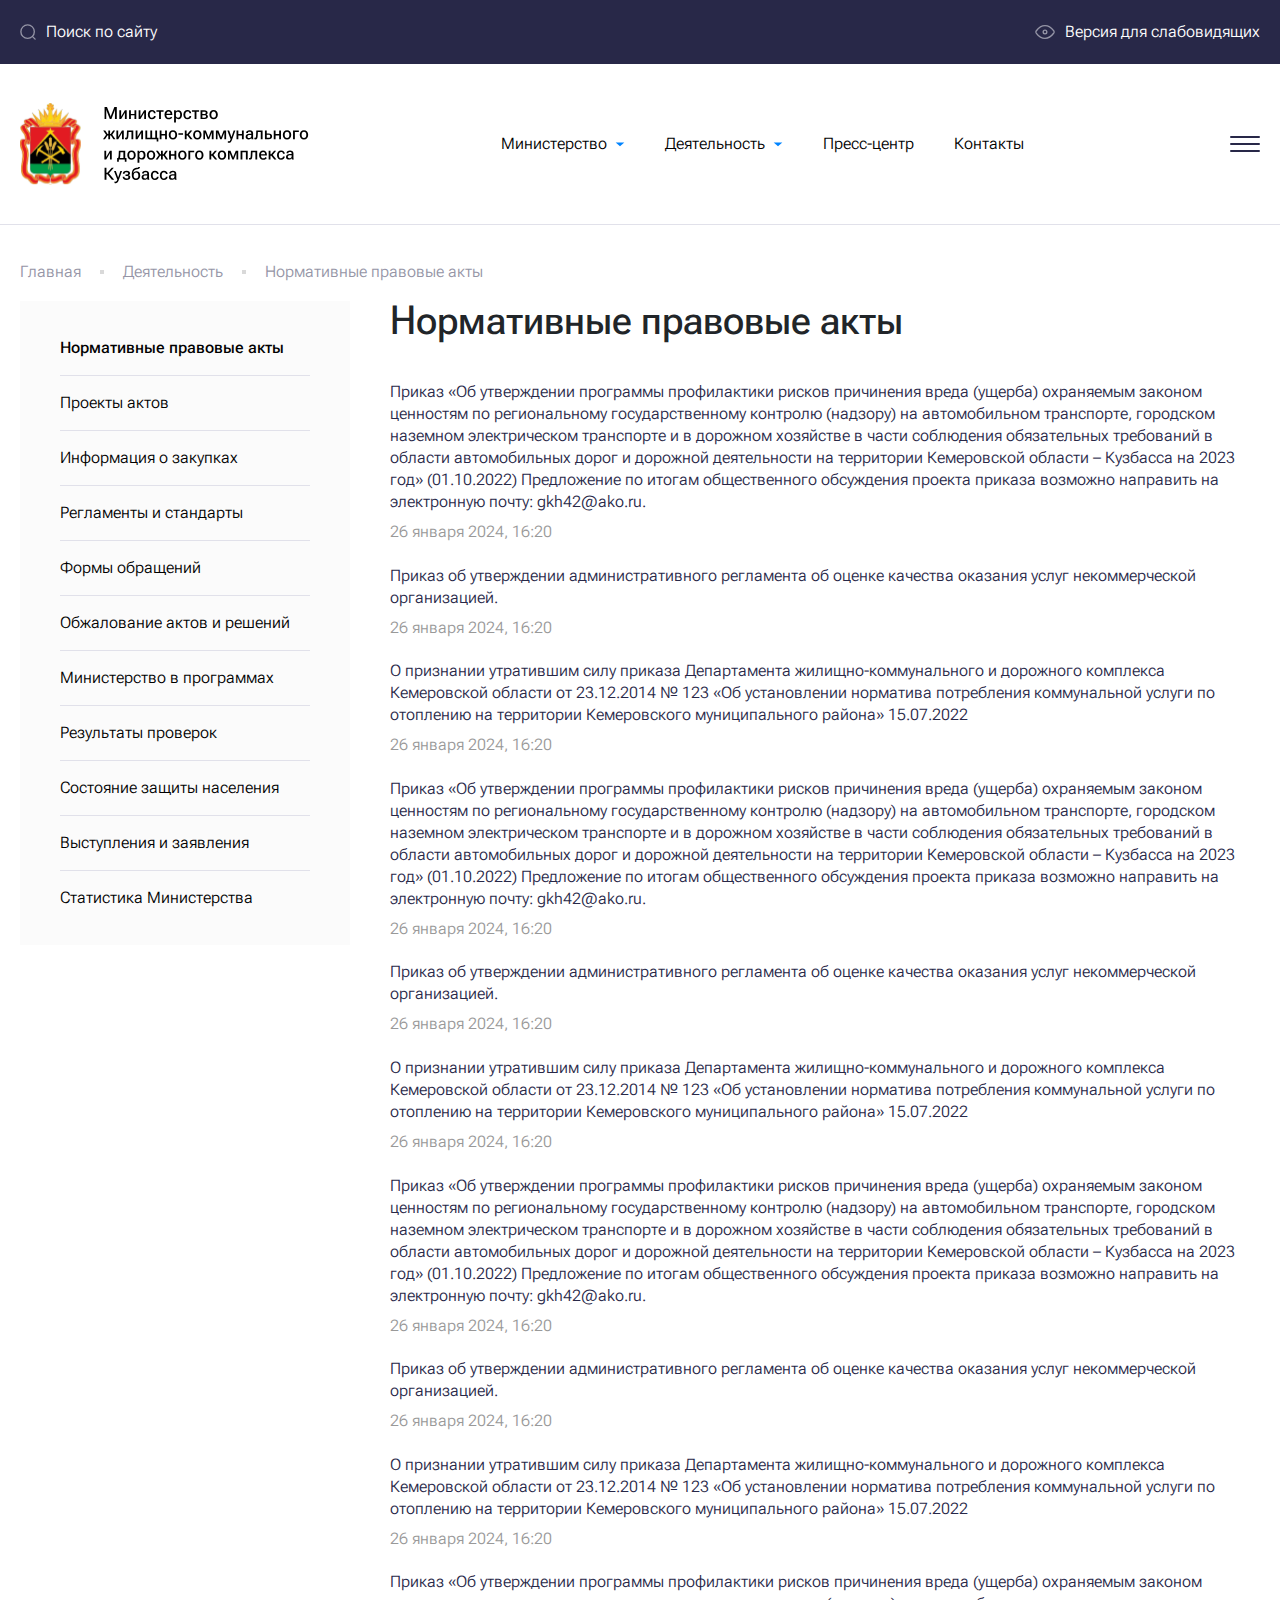
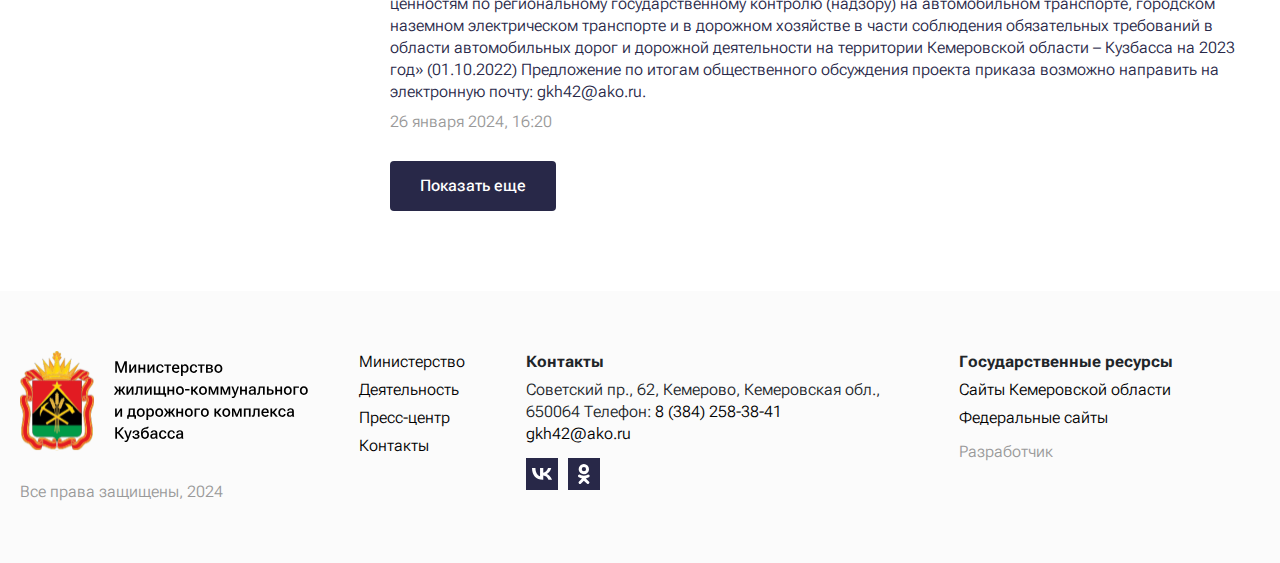
==== commit 8a04fcfd: "fix: Improvements" ====
--- a/acts.html
+++ b/acts.html
@@ -366,6 +366,24 @@
 							<br>
 							<a href="mailto:gkh42@ako.ru">gkh42@ako.ru</a>
 						</p>
+						<div class="c-socnav footer__socnav">
+							<ul class="c-socnav__list">
+								<li class="c-socnav__item">
+									<a href="#" class="c-socnav__link">
+										<svg class="c-socnav__icon">
+											<use xlink:href="img/sprite.svg#icon-vk"></use>
+										</svg>
+									</a>
+								</li>
+								<li class="c-socnav__item">
+									<a href="#" class="c-socnav__link">
+										<svg class="c-socnav__icon">
+											<use xlink:href="img/sprite.svg#icon-ok"></use>
+										</svg>
+									</a>
+								</li>
+							</ul>
+						</div>
 					</div>
 					<div class="footer__block">
 						<h3 class="footer__title">Государственные ресурсы</h3>
@@ -386,6 +404,95 @@
 		<!-- end of footer -->
 	</div>
 	<!-- end of wrapper -->
+	<!-- menu -->
+	<div class="menu" id="menu">
+		<div class="container">
+			<div class="menu__top">
+				<a href="#" class="menu__btn btn btn--blue">Написать обращение</a>
+			</div>
+			<div class="menu__wrapper">
+				<div class="menu__block">
+					<h3 class="menu__title menu__title--trigger">
+						<span>Министерство</span>
+						<svg>
+							<use xlink:href="img/sprite.svg#icon-caret-select"></use>
+						</svg>
+					</h3>
+					<ul class="menu__list">
+						<li class="menu__item">
+							<a href="#" class="menu__link">Полномочия Министерства</a>
+						</li>
+						<li class="menu__item">
+							<a href="#" class="menu__link">Правовые акты</a>
+						</li>
+						<li class="menu__item">
+							<a href="#" class="menu__link">Подведомственные организации</a>
+						</li>
+						<li class="menu__item">
+							<a href="#" class="menu__link">Структура Министерства</a>
+						</li>
+						<li class="menu__item">
+							<a href="#" class="menu__link">Информационные системы</a>
+						</li>
+						<li class="menu__item">
+							<a href="#" class="menu__link">Государственные органы</a>
+						</li>
+						<li class="menu__item">
+							<a href="#" class="menu__link">Опросы и мероприятия</a>
+						</li>
+						<li class="menu__item">
+							<a href="#" class="menu__link">Публичные слушания и обсуждениях</a>
+						</li>
+					</ul>
+				</div>
+				<div class="menu__block">
+					<h3 class="menu__title menu__title--trigger">
+						<span>Деятельность</span>
+						<svg>
+							<use xlink:href="img/sprite.svg#icon-caret-select"></use>
+						</svg>
+					</h3>
+					<ul class="menu__list">
+						<li class="menu__item">
+							<a href="#" class="menu__link">Полномочия Министерства</a>
+						</li>
+						<li class="menu__item">
+							<a href="#" class="menu__link">Правовые акты</a>
+						</li>
+						<li class="menu__item">
+							<a href="#" class="menu__link">Подведомственные организации</a>
+						</li>
+						<li class="menu__item">
+							<a href="#" class="menu__link">Структура Министерства</a>
+						</li>
+						<li class="menu__item">
+							<a href="#" class="menu__link">Информационные системы</a>
+						</li>
+						<li class="menu__item">
+							<a href="#" class="menu__link">Государственные органы</a>
+						</li>
+						<li class="menu__item">
+							<a href="#" class="menu__link">Опросы и мероприятия</a>
+						</li>
+						<li class="menu__item">
+							<a href="#" class="menu__link">Публичные слушания и обсуждениях</a>
+						</li>
+					</ul>
+				</div>
+				<div class="menu__block">
+					<h3 class="menu__title">
+						<span>Пресс-центр</span>
+					</h3>
+				</div>
+				<div class="menu__block">
+					<h3 class="menu__title">
+						<span>Контакты</span>
+					</h3>
+				</div>
+			</div>
+		</div>
+	</div>
+	<!-- end of menu -->
 	<!-- scripts -->
 	<script src="js/vendor.min.js"></script>
 	<script src="js/app.min.js"></script>
--- a/css/app.min.css
+++ b/css/app.min.css
@@ -1 +1 @@
-body{position:relative;overflow-x:hidden;font-family:"Roboto Flex",sans-serif;font-size:16px;line-height:1.25}ul,ol,li{display:block;padding:0;margin:0;list-style:none}h1,h2,h3,h4,h5,h6{margin:0;font-weight:normal;line-height:1.25}p{margin:0}a{display:inline-block;color:#000;text-decoration:none;-webkit-transition:all .25s ease-in-out;transition:all .25s ease-in-out}a:hover{text-decoration:none;color:#000}a:active{color:#000}input[type=number]{-moz-appearance:textfield}input[type=number]::-webkit-outer-spin-button,input[type=number]::-webkit-inner-spin-button{display:none;-webkit-appearance:none;appearance:none;margin:0}picture{display:block}img{max-width:100%}svg{-webkit-transition:all .25s ease-in-out;transition:all .25s ease-in-out}.container{margin:0 auto;padding:0 20px;max-width:1480px;width:100%}@media screen and (max-width: 767px){.container{padding:0 16px}}.btn{display:-webkit-box;display:-ms-flexbox;display:flex;-webkit-box-align:center;-ms-flex-align:center;align-items:center;-webkit-box-pack:center;-ms-flex-pack:center;justify-content:center;padding:14px 30px;width:-webkit-fit-content;width:-moz-fit-content;width:fit-content;font-size:16px;font-weight:500;line-height:1.375;text-align:center;color:#fff;background:#282848;border:none;border-radius:4px;-webkit-transition:all .25s ease-in-out;transition:all .25s ease-in-out}.btn>svg{min-width:20px;width:20px;height:20px;color:#fff}.btn>*+*{margin-left:10px}.btn:focus{outline:none}.btn:hover{color:#fff}.btn--lg{padding:19px 40px}.btn--blue{background:#0184ff}@media screen and (hover: hover){.btn:hover{background:#1d5deb}.btn--blue:hover{background:#1d5deb}}.input-field__inner{position:relative;z-index:1}.input-field__input,.input-field__textarea{-webkit-appearance:none;-moz-appearance:none;appearance:none;display:block;padding:19px 30px;width:100%;font-size:16px;font-weight:300;line-height:1.375;color:#000;background:#fff;border:1px solid #d5d5d5;border-radius:0;-webkit-transition:all .25s ease-in-out;transition:all .25s ease-in-out}.input-field__input::-webkit-input-placeholder, .input-field__textarea::-webkit-input-placeholder{opacity:0}.input-field__input::-moz-placeholder, .input-field__textarea::-moz-placeholder{opacity:0}.input-field__input:-ms-input-placeholder, .input-field__textarea:-ms-input-placeholder{opacity:0}.input-field__input::-ms-input-placeholder, .input-field__textarea::-ms-input-placeholder{opacity:0}.input-field__input::placeholder,.input-field__textarea::placeholder{opacity:0}.input-field__input:focus,.input-field__textarea:focus{outline:none;border-color:#0184ff}.input-field__input:not(:-moz-placeholder-shown)+label, .input-field__textarea:not(:-moz-placeholder-shown)+label{transform:translateY(-27px) scale(0.75)}.input-field__input:not(:-ms-input-placeholder)+label, .input-field__textarea:not(:-ms-input-placeholder)+label{-ms-transform:translateY(-27px) scale(0.75);transform:translateY(-27px) scale(0.75)}.input-field__input:focus+label,.input-field__input:not(:placeholder-shown)+label,.input-field__textarea:focus+label,.input-field__textarea:not(:placeholder-shown)+label{-webkit-transform:translateY(-27px) scale(0.75);-ms-transform:translateY(-27px) scale(0.75);transform:translateY(-27px) scale(0.75)}@media screen and (hover: hover){.input-field__input:hover,.input-field__textarea:hover{border-color:#0184ff}}@media screen and (max-width: 767px){.input-field__input,.input-field__textarea{padding:9px 19px}.input-field__input:not(:-moz-placeholder-shown)+label, .input-field__textarea:not(:-moz-placeholder-shown)+label{transform:translateY(-16px) scale(0.7)}.input-field__input:not(:-ms-input-placeholder)+label, .input-field__textarea:not(:-ms-input-placeholder)+label{-ms-transform:translateY(-16px) scale(0.7);transform:translateY(-16px) scale(0.7)}.input-field__input:focus+label,.input-field__input:not(:placeholder-shown)+label,.input-field__textarea:focus+label,.input-field__textarea:not(:placeholder-shown)+label{-webkit-transform:translateY(-16px) scale(0.7);-ms-transform:translateY(-16px) scale(0.7);transform:translateY(-16px) scale(0.7)}}.input-field__textarea{overflow:hidden;resize:none;min-height:214px}@media screen and (max-width: 767px){.input-field__textarea{min-height:194px}}.input-field__label{position:absolute;top:19px;left:25px;z-index:1;-webkit-transform-origin:left top;-ms-transform-origin:left top;transform-origin:left top;display:block;overflow:hidden;margin:0;padding:0 5px;max-width:calc(100% - 60px);font-size:16px;font-weight:300;line-height:1.375;white-space:nowrap;text-overflow:ellipsis;color:#999;background:#fff;cursor:text;-webkit-transition:all .25s ease;transition:all .25s ease}.input-field__label span{color:#0184ff}@media screen and (max-width: 767px){.input-field__label{top:9px;left:14px}}.square-checkbox{display:-webkit-box;display:-ms-flexbox;display:flex;-webkit-box-align:center;-ms-flex-align:center;align-items:center;overflow:hidden;cursor:pointer}.square-checkbox__input{display:none}.square-checkbox__input:checked~.square-checkbox__group .square-checkbox__icon{border-color:#0184ff}.square-checkbox__input:checked~.square-checkbox__group .square-checkbox__icon::before{opacity:1}.square-checkbox__input[disabled]~.square-checkbox__group{opacity:.4}.square-checkbox__group{display:-webkit-box;display:-ms-flexbox;display:flex;-webkit-box-align:start;-ms-flex-align:start;align-items:flex-start;margin:0;cursor:pointer}.square-checkbox__icon{position:relative;display:block;overflow:hidden;margin-right:11px;min-width:24px;width:24px;height:24px;border:1px solid #d5d5d5;-webkit-transition:all .25s ease-in-out;transition:all .25s ease-in-out}.square-checkbox__icon::before{content:"";position:absolute;top:50%;left:50%;z-index:1;-webkit-transform:translate(-50%, -50%);-ms-transform:translate(-50%, -50%);transform:translate(-50%, -50%);display:block;min-width:20px;width:20px;height:20px;opacity:0;background-image:url(../img/sprite.svg#icon-check-blue);background-repeat:no-repeat;background-size:cover;background-position:center center;-webkit-transition:opacity .25s ease-in-out;transition:opacity .25s ease-in-out}.square-checkbox__title{display:block;margin:auto 0;font-size:16px;font-weight:300;line-height:1.375;text-align:left;-webkit-transition:all .25s ease-in-out;transition:all .25s ease-in-out}.square-checkbox__title a{display:inline;color:#0184ff}.square-checkbox__title a:hover{color:#0184ff}.default-select .ss-main{width:100%}.default-select .ss-main .ss-single-selected{padding:19px 30px 19px 30px;width:100%;height:100%;font-size:16px;font-weight:300;line-height:1.375;color:#000;background:#fff;border:1px solid #d5d5d5;border-radius:0;-webkit-transition:all .25s ease-in-out;transition:all .25s ease-in-out}@media screen and (hover: hover){.default-select .ss-main .ss-single-selected:hover{border-color:#0184ff}}@media screen and (max-width: 767px){.default-select .ss-main .ss-single-selected{padding:9px 19px}}.default-select .ss-main .ss-single-selected .placeholder .ss-disabled{color:#9595a6}.default-select .ss-main .ss-single-selected .placeholder{display:block;overflow:hidden;max-width:100%;line-height:1.375;white-space:nowrap;text-overflow:ellipsis}.default-select .ss-main .ss-single-selected .ss-arrow{margin:0 0 0 20px}.default-select .ss-main .ss-single-selected .ss-arrow span{padding:0;margin:0;min-width:14px;width:14px;height:14px;background-image:url(../img/sprite.svg#icon-caret-select);background-repeat:no-repeat;background-size:contain;background-position:center center;border:0;-webkit-transform:none;-ms-transform:none;transform:none;-webkit-transition:all .25s ease-in-out;transition:all .25s ease-in-out}.default-select .ss-main .ss-single-selected .ss-arrow span.arrow-up{-webkit-transform:translateY(0) rotate(180deg);-ms-transform:translateY(0) rotate(180deg);transform:translateY(0) rotate(180deg);margin:0}.default-select .ss-main .ss-single-selected .ss-arrow span.arrow-down{-webkit-transform:rotate(0);-ms-transform:rotate(0);transform:rotate(0)}.default-select .ss-main .ss-single-selected.ss-open-below,.default-select .ss-main .ss-single-selected.ss-open-above{border-color:#0184ff;border-radius:0}.default-select .ss-main .ss-single-selected.ss-open-below+*{margin-top:6px}.default-select .ss-main .ss-single-selected.ss-open-above+*{-webkit-transform:scale(1) translateY(-6px);-ms-transform:scale(1) translateY(-6px);transform:scale(1) translateY(-6px);border-radius:0}.default-select .ss-content .ss-search{display:none}.default-select .ss-content{z-index:99 !important;overflow:hidden;margin:0;padding:9.5px 0;min-width:-webkit-min-content;min-width:-moz-min-content;min-width:min-content;width:100%;color:#000;background:#fff;border:1px solid #d5d5d5}@media screen and (max-width: 767px){.default-select .ss-content{padding:4.5px 0}}.default-select .ss-content .ss-list{padding:0;max-height:none}.default-select .ss-content .ss-list .ss-option{padding:9.5px 30px;font-size:16px;font-weight:300;line-height:1.375;color:#000;cursor:pointer;-webkit-transition:all .25s ease-in-out;transition:all .25s ease-in-out}@media screen and (max-width: 767px){.default-select .ss-content .ss-list .ss-option{padding:4.5px 19px}}.default-select .ss-content .ss-list .ss-option.ss-disabled:not(.ss-option-selected){display:none}.default-select .ss-option:first-child.ss-disabled.ss-option-selected{display:none}.default-select .ss-content .ss-list .ss-option.ss-disabled{display:none}.default-select .ss-content .ss-list .ss-option:hover,.default-select .ss-content .ss-list .ss-option.ss-highlighted{color:#0184ff;background:rgba(0,0,0,0)}.default-select .ss-arrow .arrow-down{width:auto;height:auto;background:none}.c-management__title{display:block;margin-top:34px;width:-webkit-fit-content;width:-moz-fit-content;width:fit-content;font-size:20px;font-weight:500;line-height:1.2}@media screen and (max-width: 767px){.c-management__title{margin-top:18px;font-size:18px}}.c-management__help{display:block;width:-webkit-fit-content;width:-moz-fit-content;width:fit-content;font-size:16px;font-weight:300;line-height:1.375}@media screen and (max-width: 767px){.c-management__help{font-size:15px}}.c-management__description{display:block;margin-top:18px;width:-webkit-fit-content;width:-moz-fit-content;width:fit-content;font-size:16px;font-weight:300;line-height:1.375}.c-management__description a{color:#0184ff}.c-management__description a:hover{color:#0184ff}@media screen and (hover: hover){.c-management__description a:hover{color:#0184ff}}@media screen and (max-width: 767px){.c-management__description{margin-top:10px;font-size:15px}}.breadcrumb__list{display:-webkit-box;display:-ms-flexbox;display:flex;-webkit-box-align:center;-ms-flex-align:center;align-items:center;width:-webkit-fit-content;width:-moz-fit-content;width:fit-content}.breadcrumb__item{display:-webkit-box;display:-ms-flexbox;display:flex;-webkit-box-align:center;-ms-flex-align:center;align-items:center}.breadcrumb__item:not(:last-child)::after{content:"";display:block;margin:0 19px;min-width:4px;width:4px;height:4px;background:#d9d9d9}.breadcrumb__item:last-child .breadcrumb__link{pointer-events:none}.breadcrumb__link{display:block;width:-webkit-fit-content;width:-moz-fit-content;width:fit-content;font-size:16px;font-weight:300;line-height:1.375;color:#9595a6}.breadcrumb__link:hover{color:#9595a6}@media screen and (hover: hover){.breadcrumb__link:hover{color:#0184ff}}.header-top{position:relative;z-index:1;padding:21px 0;background:#282848}@media screen and (max-width: 767px){.header-top{padding:14px 0}}.header-top__wrapper{display:-webkit-box;display:-ms-flexbox;display:flex;-webkit-box-align:center;-ms-flex-align:center;align-items:center;-webkit-box-pack:justify;-ms-flex-pack:justify;justify-content:space-between}.header-top__search{position:relative;z-index:1;display:-webkit-box;display:-ms-flexbox;display:flex;-webkit-box-align:center;-ms-flex-align:center;align-items:center;width:-webkit-fit-content;width:-moz-fit-content;width:fit-content}.header-top__search-btn{display:-webkit-box;display:-ms-flexbox;display:flex;-webkit-box-align:center;-ms-flex-align:center;align-items:center;-webkit-box-pack:center;-ms-flex-pack:center;justify-content:center;padding:0;min-width:16px;width:16px;height:16px;font-size:0;background:rgba(0,0,0,0);border:none;border-radius:0;-webkit-transition:all .25s ease-in-out;transition:all .25s ease-in-out}.header-top__search-btn>svg{min-width:16px;width:16px;height:16px;color:#9595a6}.header-top__search-btn:focus{outline:none}.header-top__search-btn+.header-top__search-input,.header-top__search-input+.header-top__search-btn{margin-left:10px}.header-top__search-input{-webkit-appearance:none;-moz-appearance:none;appearance:none;display:block;padding:0;width:-webkit-fit-content;width:-moz-fit-content;width:fit-content;font-size:16px;font-weight:300;line-height:1.375;color:#fff;background:rgba(0,0,0,0);border:none;border-radius:0;-webkit-transition:all .25s ease-in-out;transition:all .25s ease-in-out}.header-top__search-input::-webkit-input-placeholder{color:#fff}.header-top__search-input::-moz-placeholder{color:#fff}.header-top__search-input:-ms-input-placeholder{color:#fff}.header-top__search-input::-ms-input-placeholder{color:#fff}.header-top__search-input::placeholder{color:#fff}.header-top__search-input:focus{outline:none}.header-top__vi{display:-webkit-box;display:-ms-flexbox;display:flex;-webkit-box-align:center;-ms-flex-align:center;align-items:center;padding:0;width:-webkit-fit-content;width:-moz-fit-content;width:fit-content;font-size:16px;font-weight:300;text-align:center;color:#fff;background:rgba(0,0,0,0);border:none;border-radius:0;-webkit-transition:all .25s ease-in-out;transition:all .25s ease-in-out}.header-top__vi>svg{min-width:20px;width:20px;height:20px;color:#9595a6}.header-top__vi>*+*{margin-left:10px}.header-top__vi:focus{outline:none}@media screen and (max-width: 767px){.header-top__vi>span{display:none}.header-top__vi>*+*{margin-left:0}}.header{position:relative;z-index:600;background:#fff}.header--border{border-bottom:1px solid #e1e1ea}.header__wrapper{display:-webkit-box;display:-ms-flexbox;display:flex;-webkit-box-align:center;-ms-flex-align:center;align-items:center;-webkit-box-pack:justify;-ms-flex-pack:justify;justify-content:space-between;min-height:160px}@media screen and (max-width: 1023px){.header__wrapper{padding:20px 0;min-height:auto}}.header__logotype{display:block;max-width:289px;width:100%;height:100px}.header__logotype img{display:block;width:100%;height:100%;-o-object-fit:contain;object-fit:contain;-o-object-position:left center;object-position:left center}@media screen and (max-width: 1199px){.header__logotype{max-width:257px;height:73px}}@media screen and (max-width: 1023px){.header__nav{display:none}}@media screen and (max-width: 1399px){.header__btn{display:none}}.nav__list{display:-webkit-box;display:-ms-flexbox;display:flex;-webkit-box-align:center;-ms-flex-align:center;align-items:center;width:-webkit-fit-content;width:-moz-fit-content;width:fit-content}.nav__elem.is--active .nav__link{-webkit-text-stroke:.7px}.nav__elem.is--active .nav__link>svg{-webkit-transform:rotate(180deg);-ms-transform:rotate(180deg);transform:rotate(180deg)}.nav__link{display:-webkit-box;display:-ms-flexbox;display:flex;-webkit-box-align:center;-ms-flex-align:center;align-items:center;padding:70px 20px;width:-webkit-fit-content;width:-moz-fit-content;width:fit-content;font-size:16px;font-weight:300}.nav__link>svg{min-width:10px;width:10px;height:10px;color:#0184ff}.nav__link>*+*{margin-left:8px}.nav__link.is--disabled{pointer-events:none}@media screen and (hover: hover){.nav__link:hover{color:#0184ff}.nav__link:hover>svg{-webkit-transform:rotate(180deg);-ms-transform:rotate(180deg);transform:rotate(180deg)}.nav__link:hover~.nav__dropdown{visibility:visible;opacity:1;-webkit-transform:scale(1) translateY(0);-ms-transform:scale(1) translateY(0);transform:scale(1) translateY(0);pointer-events:all}}.nav__dropdown{position:absolute;top:100%;right:0;left:0;z-index:100;-webkit-transform:scale(0.99) translateY(-0.7em);-ms-transform:scale(0.99) translateY(-0.7em);transform:scale(0.99) translateY(-0.7em);overflow:hidden;visibility:hidden;opacity:0;-webkit-transform-origin:top;-ms-transform-origin:top;transform-origin:top;-webkit-transition-timing-function:cubic-bezier(0.16, 1, 0.3, 1);transition-timing-function:cubic-bezier(0.16, 1, 0.3, 1);-webkit-transition-duration:500ms;transition-duration:500ms;-webkit-transition-property:opacity,-webkit-transform;transition-property:opacity,-webkit-transform;transition-property:opacity,transform;transition-property:opacity,transform,-webkit-transform;pointer-events:none;will-change:opacity,transform}.nav-submenu{display:block;padding:34px 0 56px;width:100%;background:#fff;border-top:1px solid #e1e1ea}.nav-submenu:hover{visibility:visible;opacity:1;-webkit-transform:scale(1) translateY(0);-ms-transform:scale(1) translateY(0);transform:scale(1) translateY(0);pointer-events:all}.nav-submenu__wrapper{display:-webkit-box;display:-ms-flexbox;display:flex;-webkit-box-pack:justify;-ms-flex-pack:justify;justify-content:space-between}.nav-submenu__block{width:calc(50% - 22.5px)}.nav-submenu__block:nth-child(4n),.nav-submenu__block:nth-child(4n-1),.nav-submenu__block:nth-child(4n-2){margin-left:30px}.nav-submenu__title{display:block;width:-webkit-fit-content;width:-moz-fit-content;width:fit-content;font-size:28px;font-weight:500}.nav-submenu__item+.nav-submenu__item{margin-top:14px}.nav-submenu__link{display:block;width:-webkit-fit-content;width:-moz-fit-content;width:fit-content;font-size:16px;font-weight:300}@media screen and (hover: hover){.nav-submenu__link:hover{color:#0184ff}}.hamburger{position:relative;z-index:1;display:block;overflow:hidden;margin-left:15px;padding:0;min-width:30px;width:30px;height:30px;font-size:0;background:rgba(0,0,0,0);border:none;border-radius:0}.hamburger:focus{outline:none}.hamburger.is--active .hamburger__inner{background:#0184ff}.hamburger.is--active .hamburger__inner:first-child{top:14px;-webkit-transform:rotate(45deg);-ms-transform:rotate(45deg);transform:rotate(45deg)}.hamburger.is--active .hamburger__inner:nth-child(2){opacity:0}.hamburger.is--active .hamburger__inner:last-child{top:14px;-webkit-transform:rotate(-45deg);-ms-transform:rotate(-45deg);transform:rotate(-45deg)}@media screen and (hover: hover){.hamburger:hover .hamburger__inner{background:#0184ff}}.hamburger__inner{position:absolute;left:0;z-index:1;display:block;width:100%;height:2px;background:#282848;border-radius:2px;-webkit-transition:all .25s ease-in-out;transition:all .25s ease-in-out}.hamburger__inner:first-child{top:7px}.hamburger__inner:nth-child(2){top:14px}.hamburger__inner:last-child{top:21px}.menu{position:fixed;top:224px;right:0;left:0;z-index:500;display:block;overflow-x:hidden;overflow-y:auto;max-height:calc(100dvh - 224px);padding:34px 0 56px;width:100%;background:#fff;border-top:1px solid #e1e1ea;-webkit-box-shadow:0px 0px 50px rgba(0,0,0,.25);box-shadow:0px 0px 50px rgba(0,0,0,.25);-webkit-transform:scale(0.99) translateY(-0.7em);-ms-transform:scale(0.99) translateY(-0.7em);transform:scale(0.99) translateY(-0.7em);visibility:hidden;opacity:0;-webkit-transform-origin:top;-ms-transform-origin:top;transform-origin:top;-webkit-transition-timing-function:cubic-bezier(0.16, 1, 0.3, 1);transition-timing-function:cubic-bezier(0.16, 1, 0.3, 1);-webkit-transition-duration:500ms;transition-duration:500ms;-webkit-transition-property:opacity,-webkit-transform;transition-property:opacity,-webkit-transform;transition-property:opacity,transform;transition-property:opacity,transform,-webkit-transform;pointer-events:none;will-change:opacity,transform}.menu.is--active{visibility:visible;opacity:1;-webkit-transform:scale(1) translateY(0);-ms-transform:scale(1) translateY(0);transform:scale(1) translateY(0);pointer-events:all}@media screen and (min-width: 768px)and (max-width: 1023px){.menu{top:177px;max-height:calc(100dvh - 177px)}}@media screen and (max-width: 767px){.menu{top:163px;max-height:calc(100dvh - 163px);padding:20px 0}}.menu__top{padding-bottom:20px}@media screen and (min-width: 1400px){.menu__top{display:none}}@media screen and (max-width: 767px){.menu__top{width:100%;border-bottom:1px solid #e1e1ea}}.menu__wrapper{display:-webkit-box;display:-ms-flexbox;display:flex;-ms-flex-wrap:wrap;flex-wrap:wrap}@media screen and (min-width: 1024px){.menu__block{width:calc(25% - 22.5px)}.menu__block:nth-child(4n),.menu__block:nth-child(4n-1),.menu__block:nth-child(4n-2){margin-left:30px}.menu__block:nth-child(n+5){margin-top:30px}}@media screen and (min-width: 768px)and (max-width: 1023px){.menu__block{width:calc(50% - 20px)}.menu__block:nth-child(2n){margin-left:40px}.menu__block:nth-child(n+3){margin-top:40px}}@media screen and (max-width: 767px){.menu__block{width:100%}.menu__block:nth-child(n+2){border-top:1px solid #e1e1ea}.menu__block.is--open .menu__title>svg{-webkit-transform:rotate(180deg);-ms-transform:rotate(180deg);transform:rotate(180deg)}}.menu__title{display:-webkit-box;display:-ms-flexbox;display:flex;-webkit-box-align:center;-ms-flex-align:center;align-items:center;width:-webkit-fit-content;width:-moz-fit-content;width:fit-content;font-size:28px;font-weight:500}.menu__title>svg{min-width:10px;width:10px;height:10px;color:#0184ff}@media screen and (min-width: 768px){.menu__title>svg{display:none}}@media screen and (max-width: 767px){.menu__title{padding:16px 0;width:100%;font-size:15px}.menu__title>*+*{margin-left:8px}}.menu__list{display:block;margin-top:24px}@media screen and (max-width: 767px){.menu__list{display:none;margin-top:10px;padding-bottom:16px}}.menu__item+.menu__item{margin-top:14px}.menu__link{display:block;width:-webkit-fit-content;width:-moz-fit-content;width:fit-content;font-size:16px;font-weight:300}@media screen and (hover: hover){.menu__link:hover{color:#0184ff}}.footer{position:relative;z-index:1;margin-top:80px;padding:60px 0;background:#fbfbfb}@media screen and (max-width: 767px){.footer{margin-top:60px;padding:40px 0}}.footer__wrapper{display:-webkit-box;display:-ms-flexbox;display:flex}@media screen and (max-width: 1023px){.footer__wrapper{-webkit-box-orient:vertical;-webkit-box-direction:normal;-ms-flex-direction:column;flex-direction:column;-webkit-box-align:start;-ms-flex-align:start;align-items:flex-start}}.footer__block{max-width:417px;width:-webkit-fit-content;width:-moz-fit-content;width:fit-content}.footer__block:nth-child(2){margin-left:80px}.footer__block:nth-child(3){margin-left:141px}.footer__block:nth-child(4){margin-left:76px}@media screen and (min-width: 1200px)and (max-width: 1399px){.footer__block{max-width:387px}.footer__block:nth-child(2){margin-left:50px}.footer__block:nth-child(3){margin-left:61px}.footer__block:nth-child(4){margin-left:46px}}@media screen and (min-width: 1024px)and (max-width: 1199px){.footer__block{max-width:357px}.footer__block:nth-child(2){margin-left:30px}.footer__block:nth-child(3){margin-left:41px}.footer__block:nth-child(4){margin-left:26px}}@media screen and (max-width: 1023px){.footer__block{max-width:none}.footer__block:nth-child(2){margin-top:26px;margin-left:0}.footer__block:nth-child(3){margin-top:23px;margin-left:0}.footer__block:nth-child(4){margin-top:28px;margin-left:0}}.footer__logotype{display:block;overflow:hidden;max-width:289px;width:100%}.footer__logotype img{display:block;width:100%;height:100%;-o-object-fit:contain;object-fit:contain;-o-object-position:left center;object-position:left center}@media screen and (max-width: 767px){.footer__logotype{max-width:257px;height:73px}}.footer__title{display:block;margin-bottom:6px;width:-webkit-fit-content;width:-moz-fit-content;width:fit-content;font-size:16px;font-weight:bold;line-height:1.375}.footer__description{display:block;width:-webkit-fit-content;width:-moz-fit-content;width:fit-content;font-size:16px;font-weight:300;line-height:1.375}@media screen and (hover: hover){.footer__description a:hover{color:#0184ff}}.footer__copyright{display:block;margin-top:30px;width:-webkit-fit-content;width:-moz-fit-content;width:fit-content;font-size:16px;font-weight:300;line-height:1.375;color:#999}@media screen and (hover: hover){.footer__copyright a:hover{color:#0184ff}}@media screen and (min-width: 1024px){.footer__copyright--mobile{display:none}}@media screen and (max-width: 1023px){.footer__copyright{margin-top:21px}.footer__copyright--desktop{display:none}}.footer__copyright+.footer__copyright{margin-top:12px}@media screen and (max-width: 1023px){.footer__list--wrap{display:-webkit-box;display:-ms-flexbox;display:flex;-ms-flex-wrap:wrap;flex-wrap:wrap}.footer__list--wrap .footer__list-item+.footer__list-item{margin-top:0}.footer__list--wrap .footer__list-item{width:calc(50% - 6px)}.footer__list--wrap .footer__list-item:nth-child(2n){margin-left:12px}.footer__list--wrap .footer__list-item:nth-child(n+3){margin-top:12px}}.footer__list-item+.footer__list-item{margin-top:6px}.footer__link{display:block;width:-webkit-fit-content;width:-moz-fit-content;width:fit-content;font-size:16px;font-weight:300;line-height:1.375}@media screen and (hover: hover){.footer__link:hover{color:#0184ff}}.scroll-disabled{overflow:hidden}.swiper{-webkit-transition:opacity .15s ease;transition:opacity .15s ease}@media screen and (min-width: 768px){.swiper:not(.swiper-only-mobile):not(.swiper-initialized){opacity:0}.swiper:not(.swiper-only-mobile).swiper-initialized{opacity:1}}@media screen and (max-width: 767px){.swiper:not(.swiper-only-desktop):not(.swiper-initialized){opacity:0}.swiper:not(.swiper-only-desktop).swiper-initialized{opacity:1}}.swiper-controls{display:-webkit-box;display:-ms-flexbox;display:flex;-webkit-box-align:center;-ms-flex-align:center;align-items:center;width:-webkit-fit-content;width:-moz-fit-content;width:fit-content}.swiper-button-prev,.swiper-button-next{display:-webkit-box;display:-ms-flexbox;display:flex;-webkit-box-align:center;-ms-flex-align:center;align-items:center;-webkit-box-pack:center;-ms-flex-pack:center;justify-content:center;padding:0;min-width:32px;width:32px;height:48px;font-size:0;background:rgba(0,0,0,0);border:none;border-radius:0;-webkit-transition:all .25s ease-in-out;transition:all .25s ease-in-out}.swiper-button-prev:focus,.swiper-button-next:focus{outline:none}@media screen and (hover: hover){.swiper-button-prev:hover .swiper-button-icon,.swiper-button-next:hover .swiper-button-icon{color:#0184ff}}.swiper-button-prev+.swiper-button-next{margin-left:12px}.swiper-button-disabled{pointer-events:none}.swiper-button-disabled .swiper-button-icon{color:#9595a6}.swiper-button-icon{min-width:32px;width:32px;height:32px;height:14px;color:#282848}.swiper-pagination{display:-webkit-box;display:-ms-flexbox;display:flex;-webkit-box-align:center;-ms-flex-align:center;align-items:center;margin:30px 0 0;width:-webkit-fit-content;width:-moz-fit-content;width:fit-content}.swiper-pagination-bullet{display:block;min-width:6px;width:6px;height:6px;background:#e1e1ea;-webkit-transition:all .25s ease-in-out;transition:all .25s ease-in-out}@media screen and (hover: hover){.swiper-pagination-bullet:hover{background:#0184ff}}.swiper-pagination-bullet+.swiper-pagination-bullet{margin-left:15px}.swiper-pagination-bullet-active{background:#282848}@media screen and (hover: hover){.swiper-pagination-bullet-active:hover{background:#282848}}.wrapper{display:-webkit-box;display:-ms-flexbox;display:flex;-webkit-box-orient:vertical;-webkit-box-direction:normal;-ms-flex-direction:column;flex-direction:column;min-height:100vh}.wrapper__content{-webkit-box-flex:1;-ms-flex:1 1 100%;flex:1 1 100%}.section-indent-top{margin-top:36px}@media screen and (max-width: 767px){.section-indent-top{margin-top:30px}}.section-indent{margin-top:60px}@media screen and (max-width: 767px){.section-indent{margin-top:35px}}.section-top{margin-bottom:30px;max-width:1110px}.section-top__breadcrumb{margin-bottom:18px}@media screen and (max-width: 767px){.section-top__breadcrumb{display:none}}.section-top__heading{font-size:40px;font-weight:500;line-height:1}@media screen and (max-width: 767px){.section-top__heading{font-size:32px}}.section-top__description{display:block;margin-top:19px;font-size:16px;font-weight:300;line-height:1.3}@media screen and (max-width: 767px){.section-top__description{font-size:18px;line-height:1.2}}.section-top__help{display:block;margin-top:24px;width:-webkit-fit-content;width:-moz-fit-content;width:fit-content;font-size:16px;font-weight:300;line-height:1.375;color:#999}@media screen and (max-width: 767px){.section-top__help{margin-top:20px;font-size:15px}}.section-heading{display:-webkit-box;display:-ms-flexbox;display:flex;-webkit-box-align:start;-ms-flex-align:start;align-items:flex-start;-webkit-box-pack:justify;-ms-flex-pack:justify;justify-content:space-between;margin-bottom:40px}@media screen and (max-width: 767px){.section-heading{-webkit-box-orient:vertical;-webkit-box-direction:normal;-ms-flex-direction:column;flex-direction:column;margin-bottom:22px}}.section-heading__title{font-size:40px;font-weight:500;line-height:1}@media screen and (max-width: 767px){.section-heading__title{font-size:32px}}@media screen and (max-width: 1023px){.section-heading__controls{display:none}}.section-inner__section-top{margin-bottom:18px}@media screen and (max-width: 1023px){.section-inner__section-top{display:none}}.section-inner__wrap{display:-webkit-box;display:-ms-flexbox;display:flex;-webkit-box-pack:justify;-ms-flex-pack:justify;justify-content:space-between}@media screen and (max-width: 1023px){.section-inner__wrap{-webkit-box-orient:vertical;-webkit-box-direction:normal;-ms-flex-direction:column;flex-direction:column}}.section-inner__left{margin-right:40px;max-width:330px;width:100%}@media screen and (max-width: 1023px){.section-inner__left{margin-right:0;margin-bottom:25px;max-width:none}}.section-inner__right{max-width:calc(100% - 330px - 40px);width:100%}@media screen and (max-width: 1023px){.section-inner__right{max-width:none}}@media screen and (min-width: 1024px){.section-inner__nav{position:sticky;top:20px;z-index:1}}@media screen and (max-width: 1023px){.section-nav.is--open .section-nav__trigger>svg{-webkit-transform:rotate(180deg);-ms-transform:rotate(180deg);transform:rotate(180deg)}}.section-nav__trigger{display:-webkit-box;display:-ms-flexbox;display:flex;-webkit-box-align:center;-ms-flex-align:center;align-items:center;-webkit-box-pack:justify;-ms-flex-pack:justify;justify-content:space-between;padding:20px;width:100%;font-size:16px;font-weight:500;line-height:1.375;color:#000;background:#fbfbfb;border:none;border-radius:0;-webkit-transition:all .25s ease-in-out;transition:all .25s ease-in-out}.section-nav__trigger>svg{min-width:10px;width:10px;height:10px;color:#0184ff}.section-nav__trigger>*+*{margin-left:8px}.section-nav__trigger:focus{outline:none}@media screen and (min-width: 1024px){.section-nav__trigger{display:none}}.section-nav__wrapper{padding:20px 40px;background:#fbfbfb}@media screen and (min-width: 1024px){.section-nav__wrapper{display:block !important}}@media screen and (max-width: 1023px){.section-nav__wrapper{display:none;padding:0 20px 20px}}.section-nav__list{width:100%}.section-nav__sublist{display:none;padding-left:15px;padding-bottom:20px;margin-right:-20px}.section-nav__item+.section-nav__item{border-top:1px solid #e1e1ea}.section-nav__subitem.is--active>.section-nav__link{font-weight:500}.section-nav__subitem+.section-nav__subitem{margin-top:6px}.section-nav__elem>.section-nav__link{padding:16px 0}.section-nav__elem.is--active>.section-nav__link{font-weight:500}.section-nav__elem.is--open>.section-nav__link>svg{-webkit-transform:rotate(180deg);-ms-transform:rotate(180deg);transform:rotate(180deg)}.section-nav__link{display:-webkit-box;display:-ms-flexbox;display:flex;-webkit-box-align:center;-ms-flex-align:center;align-items:center;width:100%;font-size:16px;font-weight:300;line-height:1.375}.section-nav__link>svg{min-width:10px;width:10px;height:10px;color:#0184ff}.section-nav__link>*+*{margin-left:8px}@media screen and (hover: hover){.section-nav__link:hover{color:#0184ff}}.content{font-size:16px;font-weight:300;line-height:1.375}.content>*:not(:last-child){margin-bottom:26px}@media screen and (max-width: 767px){.content>*:not(:last-child){margin-bottom:20px}}.content h1:not([class]),.content h2:not([class]),.content h3:not([class]),.content h4:not([class]),.content h5:not([class]),.content h6:not([class]){font-weight:500}.content h1:not([class]):not(:first-child),.content h2:not([class]):not(:first-child),.content h3:not([class]):not(:first-child),.content h4:not([class]):not(:first-child),.content h5:not([class]):not(:first-child),.content h6:not([class]):not(:first-child){margin-top:36px}.content h1:not([class]){font-size:40px;line-height:1}@media screen and (max-width: 767px){.content h1:not([class]){font-size:32px}}.content h2:not([class]){font-size:28px;line-height:1}@media screen and (max-width: 767px){.content h2:not([class]){font-size:24px}}.content h3:not([class]){font-size:24px;line-height:1.2}@media screen and (max-width: 767px){.content h3:not([class]){font-size:18px}}.content h4:not([class]){font-size:20px}@media screen and (max-width: 767px){.content h4:not([class]){font-size:16px}}.content h5:not([class]){font-size:18px}@media screen and (max-width: 767px){.content h5:not([class]){font-size:16px}}.content h6:not([class]){font-size:16px}@media screen and (max-width: 767px){.content h6:not([class]){font-size:14px}}.content b,.content strong{font-weight:500}.content a{color:#0184ff}.content a:hover{color:#0184ff}@media screen and (hover: hover){.content a:hover{color:#1d5deb}}.content ul:not([class]){display:block}.content ul:not([class]) li{position:relative;z-index:1;margin:0;padding-left:25px;font-size:16px;font-weight:300;line-height:1.375}.content ul:not([class]) li::before{content:"";position:absolute;top:8px;left:0;z-index:1;display:block;min-width:6px;width:6px;height:6px;background:#0184ff}.content ul:not([class]) li+li{margin-top:10px}.content ul:not([class]) ul{margin-left:25px}.content ol:not([class]){display:block;counter-reset:list-counter}.content ol:not([class]) li{position:relative;z-index:1;margin:0;padding-top:4px;padding-left:48px;font-size:16px;font-weight:300;line-height:1.375}.content ol:not([class]) li::before{content:"";counter-increment:list-counter;content:counter(list-counter);position:absolute;top:0;left:0;z-index:1;display:-webkit-box;display:-ms-flexbox;display:flex;-webkit-box-align:center;-ms-flex-align:center;align-items:center;-webkit-box-pack:center;-ms-flex-pack:center;justify-content:center;min-width:30px;width:30px;height:30px;text-align:center;color:#fff;background:#0184ff}.content ol:not([class]) li+li{margin-top:10px}.content ol:not([class]) ul{margin-left:25px}.content-blocks{display:-webkit-box;display:-ms-flexbox;display:flex;-webkit-box-pack:justify;-ms-flex-pack:justify;justify-content:space-between}@media screen and (max-width: 1023px){.content-blocks{-webkit-box-orient:vertical;-webkit-box-direction:normal;-ms-flex-direction:column;flex-direction:column}}@media screen and (min-width: 1024px){.content-blocks--first-wide .content-blocks__item:first-child{width:calc(75% - 20px)}.content-blocks--first-wide .content-blocks__item:last-child{margin-left:40px;width:calc(25% - 20px)}}@media screen and (min-width: 1024px){.content-blocks__item{width:calc(50% - 20px)}.content-blocks__item:nth-child(2n){margin-left:40px}}@media screen and (max-width: 1023px){.content-blocks__item{width:100%}.content-blocks__item:nth-child(n+2){margin-top:20px}.content-blocks__item picture img{display:block;width:100%}}@media screen and (min-width: 768px)and (max-width: 1023px){.content-blocks__item picture{margin:0 -20px;width:calc(100% + 40px)}}@media screen and (max-width: 767px){.content-blocks__item picture{margin:0 -16px;width:calc(100% + 32px)}}.content-quote{position:relative;z-index:1;display:block;padding:54px 122px 60px;width:100%;color:#fff;background:#282848}.content-quote::before{content:"";position:absolute;top:60px;left:60px;z-index:1;display:block;width:24px;height:24px;background-image:url(../img/sprite.svg#icon-quote);background-repeat:no-repeat;background-size:cover;background-position:center center}@media screen and (min-width: 768px)and (max-width: 1023px){.content-quote{margin:0 -20px;padding:54px 62px 60px 80px;width:calc(100% + 40px)}.content-quote::before{left:30px}}@media screen and (max-width: 767px){.content-quote{margin:0 -16px;padding:34px 16px 36px 58px;width:calc(100% + 32px)}.content-quote::before{top:40px;left:16px}}.content-quote__title{display:block;margin:0;width:-webkit-fit-content;width:-moz-fit-content;width:fit-content;font-size:20px;font-weight:bold;font-style:italic;line-height:1.2}@media screen and (max-width: 767px){.content-quote__title{font-size:18px}}.content-quote__author{display:block;margin-top:25px;width:-webkit-fit-content;width:-moz-fit-content;width:fit-content;font-size:16px;font-weight:300;line-height:1.375;color:#9595a6}@media screen and (max-width: 767px){.content-quote__author{margin-top:14px;font-size:15px}}.main__wrap{display:-webkit-box;display:-ms-flexbox;display:flex;-webkit-box-pack:justify;-ms-flex-pack:justify;justify-content:space-between}@media screen and (max-width: 1023px){.main__wrap{-webkit-box-orient:vertical;-webkit-box-direction:normal;-ms-flex-direction:column;flex-direction:column}}.main__left{max-width:calc(100% - 452px - 41px);width:100%}@media screen and (min-width: 1200px)and (max-width: 1399px){.main__left{max-width:calc(100% - 402px - 31px)}}@media screen and (max-width: 1023px){.main__left{max-width:none}}.main__right{margin-left:41px;max-width:452px;min-width:452px}@media screen and (min-width: 1200px)and (max-width: 1399px){.main__right{margin-left:31px;max-width:402px;min-width:402px}}@media screen and (max-width: 1023px){.main__right{margin-top:51px;margin-left:0;max-width:none;min-width:auto;width:100%}}@media screen and (max-width: 767px){.main__slider .swiper{margin:0 -16px}}.main__slider .swiper-pagination{position:absolute;left:40px;bottom:40px;z-index:1}@media screen and (max-width: 767px){.main__slider .swiper-pagination{left:16px}}.main__slider .swiper-pagination-bullet{background:#9595a6}.main__slider .swiper-pagination-bullet-active{background:#fff}.main__slide{position:relative;z-index:1;display:-webkit-box;display:-ms-flexbox;display:flex;-webkit-box-orient:vertical;-webkit-box-direction:normal;-ms-flex-direction:column;flex-direction:column;-webkit-box-pack:end;-ms-flex-pack:end;justify-content:flex-end;padding:76px 40px;min-height:460px;color:#fff;background-color:#fbfbfb;background-repeat:no-repeat;background-size:cover;background-position:center center}.main__slide::before{content:"";position:absolute;top:0;right:0;bottom:0;left:0;z-index:-1;display:block;width:100%;height:100%;opacity:.75;background:-webkit-gradient(linear, left top, right top, from(rgba(0, 0, 0, 0.8)), to(rgba(0, 0, 0, 0)));background:linear-gradient(to right, rgba(0, 0, 0, 0.8), rgba(0, 0, 0, 0));pointer-events:none}@media screen and (max-width: 767px){.main__slide{padding:67px 16px}.main__slide::before{opacity:1}}.main__help{display:block;width:-webkit-fit-content;width:-moz-fit-content;width:fit-content;font-size:16px;font-weight:300;line-height:1.375}@media screen and (max-width: 767px){.main__help{font-size:15px}}.main__help+.main__title,.main__title+.main__help{margin-top:12px}.main__title{display:block;max-width:752px;width:-webkit-fit-content;width:-moz-fit-content;width:fit-content;font-size:40px;font-weight:500;line-height:1}@media screen and (max-width: 767px){.main__title{font-size:32px}}.main__news{padding:34px 40px 36px;height:100%;background:#fbfbfb}@media screen and (max-width: 1023px){.main__news{padding:0;height:auto;background:rgba(0,0,0,0)}}.short-news__wrap{display:-webkit-box;display:-ms-flexbox;display:flex;-webkit-box-orient:vertical;-webkit-box-direction:normal;-ms-flex-direction:column;flex-direction:column;-webkit-box-pack:justify;-ms-flex-pack:justify;justify-content:space-between;height:100%}.short-news__list{position:relative;z-index:1;display:-webkit-box;display:-ms-flexbox;display:flex;margin:0 -40px -3px;padding:0 40px 30px;overflow-x:auto;overflow-y:hidden;max-width:calc(100% + 80px);-webkit-clip-path:inset(0 0 30px 0);clip-path:inset(0 0 30px 0)}@media screen and (max-width: 767px){.short-news__list{margin:0 -16px -3px;padding:0 16px 30px}}.short-news__list-item{position:relative;z-index:1}.short-news__list-item::before{content:"";position:absolute;bottom:0;left:0;z-index:-1;display:block;width:100%;height:1px;background:#e1e1ea}.short-news__list-item.is--active .short-news__tab{-webkit-text-stroke:.8px;border-color:#282848}.short-news__list-item+.short-news__list-item{margin-left:28px}.short-news__list-item+.short-news__list-item::before{left:-28px;width:calc(100% + 28px)}.short-news__tab{display:block;padding:0 0 15px 0;width:-webkit-fit-content;width:-moz-fit-content;width:fit-content;font-size:16px;font-weight:300;line-height:1.375;text-align:center;white-space:nowrap;color:#282848;background:rgba(0,0,0,0);border:none;border-bottom:1px solid rgba(0,0,0,0);border-radius:0;-webkit-transition:all .25s ease-in-out;transition:all .25s ease-in-out}.short-news__tab:focus{outline:none}.short-news__wrapper{display:none}.short-news__wrapper.is--active{display:block}@media screen and (hover: hover){.short-news__item[href]:hover .short-news__title{color:#0184ff}}.short-news__item+.short-news__item{margin-top:20px}@media screen and (max-width: 767px){.short-news__item+.short-news__item{margin-top:15px}}.short-news__title{display:block;width:-webkit-fit-content;width:-moz-fit-content;width:fit-content;font-size:16px;font-weight:300;line-height:1.375;-webkit-transition:all .25s ease-in-out;transition:all .25s ease-in-out}@media screen and (hover: hover){.short-news__title[href]:hover{color:#0184ff}}.short-news__help{display:block;width:-webkit-fit-content;width:-moz-fit-content;width:fit-content;font-size:16px;font-weight:300;line-height:1.625;color:#999}.short-news__link{display:-webkit-box;display:-ms-flexbox;display:flex;-webkit-box-align:center;-ms-flex-align:center;align-items:center;margin-top:25px;width:-webkit-fit-content;width:-moz-fit-content;width:fit-content;font-size:16px;font-weight:500;line-height:1.375;text-align:center;color:#282848;background:rgba(0,0,0,0);border:none;border-radius:0;-webkit-transition:all .25s ease-in-out;transition:all .25s ease-in-out}.short-news__link svg{min-width:20px;width:20px;height:20px;color:#282848}.short-news__link>*+*{margin-left:10px}.short-news__link:hover{color:#282848}@media screen and (hover: hover){.short-news__link:hover{color:#0184ff}.short-news__link:hover>svg{color:#0184ff}}@media screen and (max-width: 767px){.short-news__link{margin-top:22px}}.indicators__slider-wrapper .swiper-slide{height:auto}@media screen and (min-width: 1024px){.indicators__slider-wrapper .swiper-pagination{display:none}}.indicators__item{height:100%}.indicators-card{display:block;overflow:hidden;padding:40px 30px 40px 40px;color:#fff;background:#282848}.indicators-card__value{display:block;width:-webkit-fit-content;width:-moz-fit-content;width:fit-content;font-size:48px;font-weight:300;line-height:1}.indicators-card__description{display:block;margin-top:4px;width:-webkit-fit-content;width:-moz-fit-content;width:fit-content;font-size:16px;font-weight:300;line-height:1.375}@media screen and (max-width: 767px){.indicators-card__description{margin-top:6px;font-size:15px}}.projects__wrap{display:-webkit-box;display:-ms-flexbox;display:flex;-webkit-box-pack:justify;-ms-flex-pack:justify;justify-content:space-between}@media screen and (max-width: 1199px){.projects__wrap{-webkit-box-orient:vertical;-webkit-box-direction:normal;-ms-flex-direction:column;flex-direction:column}}.projects__left{max-width:calc(100% - 330px - 82px);width:100%}@media screen and (max-width: 1199px){.projects__left{max-width:none}}.projects__right{margin-left:82px;max-width:330px;min-width:330px}@media screen and (max-width: 1199px){.projects__right{margin-top:40px;margin-left:0}}@media screen and (max-width: 575px){.projects__right{max-width:none;min-width:auto;width:100%}}.projects__wrapper{display:-webkit-box;display:-ms-flexbox;display:flex;-webkit-box-pack:justify;-ms-flex-pack:justify;justify-content:space-between}@media screen and (max-width: 767px){.projects__wrapper{-webkit-box-orient:vertical;-webkit-box-direction:normal;-ms-flex-direction:column;flex-direction:column}}@media screen and (min-width: 768px){.projects__column{width:calc(50% - 21px)}.projects__column:nth-child(2n){margin-left:42px}}@media screen and (max-width: 767px){.projects__column{width:100%}.projects__column:nth-child(n+2){display:none}}.projects__description{display:block;font-size:16px;font-weight:300;line-height:1.375}.projects__description+.projects__description{margin-top:20px}@media screen and (max-width: 767px){.projects__description+.projects__description{margin-top:10px}}.projects__btn{margin-top:40px}@media screen and (max-width: 767px){.projects__btn{margin-top:26px}}.projects__banner{position:relative;z-index:1;display:block;width:100%}.projects__banner::before{content:"";display:block;padding-top:147%}.projects__banner img{position:absolute;top:0;right:0;bottom:0;left:0;z-index:1;display:block;width:100%;height:100%;-o-object-fit:cover;object-fit:cover}@media screen and (hover: hover){.projects__banner[href]:hover{-webkit-box-shadow:0 12px 16px rgba(51,51,51,.16);box-shadow:0 12px 16px rgba(51,51,51,.16)}}.priorities{padding:60px 0;background:#fbfbfb}@media screen and (max-width: 767px){.priorities{padding:40px 0}}@media screen and (min-width: 1200px){.priorities__slider .swiper{opacity:1 !important}}@media screen and (min-width: 1400px){.priorities__slider .swiper-wrapper{grid-gap:40px}}@media screen and (min-width: 1200px)and (max-width: 1399px){.priorities__slider .swiper-wrapper{grid-gap:30px}}@media screen and (min-width: 1200px){.priorities__slider .swiper-wrapper{-ms-flex-wrap:wrap;flex-wrap:wrap}}@media screen and (min-width: 1400px){.priorities__slider .swiper-slide:nth-child(5n+1){width:calc(50% - 26.6666666667px)}.priorities__slider .swiper-slide:nth-child(3n+2),.priorities__slider .swiper-slide:nth-child(5n+4),.priorities__slider .swiper-slide:nth-child(7n+3){width:calc(25% - 26.6666666667px)}}@media screen and (min-width: 1200px)and (max-width: 1399px){.priorities__slider .swiper-slide:nth-child(5n+1){width:calc(50% - 20px)}.priorities__slider .swiper-slide:nth-child(3n+2),.priorities__slider .swiper-slide:nth-child(5n+4),.priorities__slider .swiper-slide:nth-child(7n+3){width:calc(25% - 20px)}}@media screen and (max-width: 1199px){.priorities__slider .swiper-slide{height:auto}}@media screen and (min-width: 1200px){.priorities__slider .swiper-pagination{display:none}}@media screen and (max-width: 1199px){.priorities__item{height:100%}}.priorities-card{position:relative;z-index:1;display:block;overflow:hidden;padding:35px 140px 35px 40px;min-height:155px;background:#fff;-webkit-transition:all .25s ease-in-out;transition:all .25s ease-in-out}@media screen and (hover: hover){.priorities-card[href]:hover{-webkit-box-shadow:0 12px 16px rgba(51,51,51,.16);box-shadow:0 12px 16px rgba(51,51,51,.16)}}@media screen and (min-width: 1200px)and (max-width: 1399px){.priorities-card{padding:35px 140px 35px 30px}}@media screen and (max-width: 767px){.priorities-card{min-height:160px;padding:25px 20px 65px 30px}}.priorities-card__title{display:block;max-width:370px;font-size:20px;font-weight:500;line-height:1.2}@media screen and (max-width: 767px){.priorities-card__title{font-size:18px}}.priorities-card__img{position:absolute;right:40px;bottom:-17px;z-index:1;display:block;min-width:100px;width:100px;height:100px}.priorities-card__img img{display:block;width:100%;height:100%;-o-object-fit:contain;object-fit:contain}@media screen and (min-width: 1200px)and (max-width: 1399px){.priorities-card__img{right:30px}}@media screen and (max-width: 767px){.priorities-card__img{right:30px;bottom:-12px;min-width:80px;width:80px;height:80px}}.banner-wide__link{display:block;width:100%}.banner-wide__img{position:relative;z-index:1;display:block;width:100%}.banner-wide__img::before{content:"";display:block;padding-top:22%}.banner-wide__img img{position:absolute;top:0;right:0;bottom:0;left:0;z-index:1;display:block;width:100%;height:100%;-o-object-fit:cover;object-fit:cover}@media screen and (max-width: 767px){.banner-wide__img::before{padding-top:108%}}.important-links__wrapper{display:-webkit-box;display:-ms-flexbox;display:flex;-ms-flex-wrap:wrap;flex-wrap:wrap;margin-right:-20px;margin-bottom:-20px}@media screen and (max-width: 767px){.important-links__wrapper{margin-right:-10px;margin-bottom:-10px}}.important-links__link{display:block;margin-right:20px;margin-bottom:20px;width:-webkit-fit-content;width:-moz-fit-content;width:fit-content;height:42px}.important-links__link img{display:block;max-height:42px;width:-webkit-fit-content;width:-moz-fit-content;width:fit-content;height:100%;-o-object-fit:contain;object-fit:contain}@media screen and (max-width: 767px){.important-links__link{margin-right:10px;margin-bottom:10px}}.management__wrap+.management__wrap{margin-top:50px}.management__wrapper{display:-webkit-box;display:-ms-flexbox;display:flex;-ms-flex-wrap:wrap;flex-wrap:wrap}@media screen and (min-width: 1400px){.management__item{width:calc(33.333333333% - 26.6666666667px)}.management__item:nth-child(3n),.management__item:nth-child(3n-1){margin-left:40px}.management__item:nth-child(n+4){margin-top:40px}}@media screen and (min-width: 768px)and (max-width: 1399px){.management__item{width:calc(50% - 20px)}.management__item:nth-child(2n){margin-left:40px}.management__item:nth-child(n+3){margin-top:40px}}@media screen and (max-width: 767px){.management__item{width:100%}.management__item:nth-child(n+2){margin-top:30px}}.management-card__img{position:relative;z-index:1;display:block;overflow:hidden;width:100%}.management-card__img::before{content:"";display:block;padding-top:100%}.management-card__img img{position:absolute;top:0;right:0;bottom:0;left:0;z-index:1;display:block;width:100%;height:100%;-o-object-fit:cover;object-fit:cover}.management-card__img+.management-card__body{margin-top:26px}@media screen and (max-width: 767px){.management-card__img+.management-card__body{margin-top:16px}}.management-card__title{display:block;width:-webkit-fit-content;width:-moz-fit-content;width:fit-content;font-size:20px;font-weight:500;line-height:1.2}@media screen and (hover: hover){.management-card__title:hover{color:#0184ff}}@media screen and (max-width: 767px){.management-card__title{font-size:18px}}.management-card__elem{display:block;width:-webkit-fit-content;width:-moz-fit-content;width:fit-content;font-size:16px;font-weight:300;line-height:1.375}@media screen and (max-width: 767px){.management-card__elem{font-size:15px}}.management-card__description{display:block;margin-top:18px;width:-webkit-fit-content;width:-moz-fit-content;width:fit-content;font-size:16px;font-weight:300;line-height:1.375}.management-card__description a{color:#0184ff}.management-card__description a:hover{color:#0184ff}@media screen and (max-width: 767px){.management-card__description{margin-top:12px;font-size:15px}}.organizations__wrapper{display:-webkit-box;display:-ms-flexbox;display:flex;-ms-flex-wrap:wrap;flex-wrap:wrap}@media screen and (min-width: 1400px){.organizations__item{width:calc(33.333333333% - 26.6666666667px)}.organizations__item:nth-child(3n),.organizations__item:nth-child(3n-1){margin-left:40px}.organizations__item:nth-child(n+4){margin-top:40px}}@media screen and (min-width: 768px)and (max-width: 1399px){.organizations__item{width:calc(50% - 20px)}.organizations__item:nth-child(2n){margin-left:40px}.organizations__item:nth-child(n+3){margin-top:40px}}@media screen and (max-width: 767px){.organizations__item{width:100%}.organizations__item:nth-child(n+2){margin-top:30px}}@media screen and (hover: hover){.organizations-card:hover .organizations-card__title{color:#0184ff}}.organizations-card__img{display:-webkit-box;display:-ms-flexbox;display:flex;-webkit-box-align:center;-ms-flex-align:center;align-items:center;-webkit-box-pack:center;-ms-flex-pack:center;justify-content:center;padding:20px;width:100%;height:220px;border:1px solid #d5d5d5}.organizations-card__img img{display:block;max-height:100%;width:-webkit-fit-content;width:-moz-fit-content;width:fit-content;height:auto;-o-object-fit:contain;object-fit:contain}.organizations-card__img+.organizations-card__body{margin-top:26px}@media screen and (max-width: 767px){.organizations-card__img+.organizations-card__body{margin-top:16px}}.organizations-card__title{display:block;width:-webkit-fit-content;width:-moz-fit-content;width:fit-content;font-size:16px;font-weight:300;line-height:1.375;-webkit-transition:all .25s ease-in-out;transition:all .25s ease-in-out}@media screen and (max-width: 767px){.organizations-card__title{font-size:15px}}@media screen and (hover: hover){.acts__item[href]:hover .acts__description{color:#0184ff}}.acts__item+.acts__item{margin-top:20px}.acts__description{display:block;width:-webkit-fit-content;width:-moz-fit-content;width:fit-content;font-size:16px;font-weight:300;line-height:1.375;color:#282848;-webkit-transition:all .25s ease-in-out;transition:all .25s ease-in-out}@media screen and (max-width: 767px){.acts__description{font-size:15px}}.acts__help{display:block;margin-top:6px;width:-webkit-fit-content;width:-moz-fit-content;width:fit-content;font-size:16px;font-weight:300;line-height:1.6;color:#999}@media screen and (max-width: 767px){.acts__help{font-size:15px;line-height:1.375}}.acts__more{margin-top:26px}@media screen and (max-width: 767px){.acts__more{margin-top:30px}}.events__slider .swiper-slide{height:auto}.events__item{position:relative;z-index:1;display:-webkit-box;display:-ms-flexbox;display:flex;-webkit-box-orient:vertical;-webkit-box-direction:normal;-ms-flex-direction:column;flex-direction:column;-webkit-box-pack:end;-ms-flex-pack:end;justify-content:flex-end;overflow:hidden;padding:42px 40px;min-height:400px;height:100%;color:#fff;background-color:#fbfbfb;background-repeat:no-repeat;background-size:cover;background-position:center center}.events__item::before{content:"";position:absolute;top:0;left:0;z-index:-1;display:block;width:949px;height:460px;opacity:.75;background:linear-gradient(70.61deg, rgba(0, 0, 0, 0.6) 0%, rgba(0, 0, 0, 0) 75.41%);pointer-events:none}.events__item:hover{color:#fff}@media screen and (max-width: 767px){.events__item{padding:40px 28px 28px 28px;min-height:196px}}.events__title{display:block;width:-webkit-fit-content;width:-moz-fit-content;width:fit-content;font-size:28px;font-weight:500;line-height:1}@media screen and (max-width: 767px){.events__title{font-size:18px;line-height:1.2}}.events__more{margin-top:32px}@media screen and (max-width: 767px){.events__more{margin-top:30px}}.event__wrap{display:-webkit-box;display:-ms-flexbox;display:flex;-webkit-box-pack:justify;-ms-flex-pack:justify;justify-content:space-between}@media screen and (max-width: 1023px){.event__wrap{-webkit-box-orient:vertical;-webkit-box-direction:normal;-ms-flex-direction:column;flex-direction:column}}.event__left{max-width:698px;width:100%}@media screen and (min-width: 1024px)and (max-width: 1199px){.event__left{max-width:568px}}@media screen and (max-width: 1023px){.event__left{max-width:none}}.event__right{margin-left:40px;max-width:calc(100% - 698px - 40px);width:100%}@media screen and (min-width: 1024px)and (max-width: 1199px){.event__right{max-width:calc(100% - 568px - 40px)}}@media screen and (max-width: 1023px){.event__right{margin-top:20px;margin-left:0;max-width:none}}.event__img{position:relative;z-index:1;display:block;overflow:hidden;width:100%}.event__img::before{content:"";display:block;padding-top:66.5%}.event__img img{position:absolute;top:0;right:0;bottom:0;left:0;z-index:1;display:block;width:100%;height:100%;-o-object-fit:cover;object-fit:cover}@media screen and (min-width: 768px)and (max-width: 1023px){.event__img{margin:0 -20px}}@media screen and (max-width: 767px){.event__img{margin:0 -16px}}.event__link{display:block;margin-top:37px;width:-webkit-fit-content;width:-moz-fit-content;width:fit-content;font-size:16px;font-weight:300;line-height:1.375;color:#0184ff}.event__link:hover{color:#0184ff}@media screen and (hover: hover){.event__link:hover{color:#1d5deb}}@media screen and (min-width: 1024px){.event__link--mobile{display:none}}@media screen and (max-width: 1023px){.event__link{margin-top:30px}.event__link--desktop{display:none}}.announcements__slider .swiper-slide{height:auto}.announcements__item{height:100%}.announcements__more{margin-top:32px}@media screen and (max-width: 767px){.announcements__more{margin-top:30px}}.announcements-card--blue{display:-webkit-box;display:-ms-flexbox;display:flex;-webkit-box-orient:vertical;-webkit-box-direction:normal;-ms-flex-direction:column;flex-direction:column;-webkit-box-pack:justify;-ms-flex-pack:justify;justify-content:space-between;padding:36px 20px 33px 40px;color:#fff;background:#0184ff}.announcements-card--blue .announcements-card__help{color:#fff}.announcements-card--blue:hover{color:#fff}@media screen and (hover: hover){.announcements-card[href]:hover .announcements-card__title{color:#0184ff}}.announcements-card__img{display:block;overflow:hidden;width:100%;height:220px}.announcements-card__img img{display:block;width:100%;height:100%;-o-object-fit:cover;object-fit:cover}.announcements-card__img+.announcements-card__body{margin-top:25px}.announcements-card__title{display:block;width:-webkit-fit-content;width:-moz-fit-content;width:fit-content;font-size:16px;font-weight:300;line-height:1.375;-webkit-transition:all .25s ease-in-out;transition:all .25s ease-in-out}.announcements-card__description{display:block;width:-webkit-fit-content;width:-moz-fit-content;width:fit-content;font-size:16px;font-weight:300;line-height:1.375}.announcements-card__help{display:block;width:-webkit-fit-content;width:-moz-fit-content;width:fit-content;font-size:16px;font-weight:300;line-height:1.6;color:#999}.documents__wrapper{display:-webkit-box;display:-ms-flexbox;display:flex;-ms-flex-wrap:wrap;flex-wrap:wrap}@media screen and (min-width: 1024px){.documents__item{width:calc(50% - 21px)}.documents__item:nth-child(2n){margin-left:42px}.documents__item:nth-child(n+3){margin-top:30px}}@media screen and (max-width: 1023px){.documents__item{width:100%}.documents__item:nth-child(n+2){margin-top:20px}}.documents__more{margin-top:27px}.documents-card{display:-webkit-box;display:-ms-flexbox;display:flex;-webkit-box-align:start;-ms-flex-align:start;align-items:flex-start}@media screen and (hover: hover){.documents-card[href]:hover .documents-card__title{color:#0184ff}.documents-card[href]:hover .documents-card__description{color:#0184ff}}.documents-card__icon{margin-right:29px;min-width:60px;width:60px;height:74px;color:#e1e1ea}@media screen and (max-width: 767px){.documents-card__icon{margin-right:15px;min-width:30px;width:30px;height:41px}}.documents-card__icon+.documents-card__body{margin-left:0;max-width:calc(100% - 60px - 29px)}@media screen and (max-width: 767px){.documents-card__icon+.documents-card__body{max-width:calc(100% - 30px - 15px)}}.documents-card__body{margin-left:89px;width:100%}@media screen and (max-width: 767px){.documents-card__body{margin-left:45px}}.documents-card__title{display:block;width:-webkit-fit-content;width:-moz-fit-content;width:fit-content;font-size:20px;font-weight:500;line-height:1.2;-webkit-transition:all .25s ease-in-out;transition:all .25s ease-in-out}@media screen and (max-width: 767px){.documents-card__title{font-size:18px}}.documents-card__description{display:block;margin-top:8px;width:-webkit-fit-content;width:-moz-fit-content;width:fit-content;font-size:16px;font-weight:300;line-height:1.375;color:#282848;-webkit-transition:all .25s ease-in-out;transition:all .25s ease-in-out}@media screen and (max-width: 767px){.documents-card__description{font-size:15px}}.documents-card__help{display:block;margin-top:8px;width:-webkit-fit-content;width:-moz-fit-content;width:fit-content;font-size:16px;font-weight:300;line-height:1.6;color:#999}@media screen and (max-width: 767px){.documents-card__help{font-size:15px;line-height:1.375}}.search__wrapper{max-width:1071px;width:100%}.search__item{width:100%}.search__item+.search__item{margin-top:30px}@media screen and (max-width: 767px){.search__item+.search__item{margin-top:20px}}.search__more{margin-top:27px}@media screen and (max-width: 767px){.search__more{margin-top:32px}}.virtual-reception__form{max-width:947px;width:100%}.reception-form__inner{display:-webkit-box;display:-ms-flexbox;display:flex;width:100%}@media screen and (max-width: 767px){.reception-form__inner{-webkit-box-orient:vertical;-webkit-box-direction:normal;-ms-flex-direction:column;flex-direction:column}}.reception-form__inner+.reception-form__inner{margin-top:20px}@media screen and (min-width: 768px){.reception-form__input{-webkit-box-flex:1;-ms-flex:1 1 auto;flex:1 1 auto;width:calc(50% - 10px)}.reception-form__input:nth-child(2n){margin-left:20px}}@media screen and (max-width: 767px){.reception-form__input{width:100%}.reception-form__input:nth-child(n+2){margin-top:20px}}.reception-form__btn{margin-top:30px}.contacts__wrap{display:-webkit-box;display:-ms-flexbox;display:flex;-webkit-box-pack:justify;-ms-flex-pack:justify;justify-content:space-between}@media screen and (max-width: 1023px){.contacts__wrap{-webkit-box-orient:vertical;-webkit-box-direction:normal;-ms-flex-direction:column;flex-direction:column}}.contacts__left{max-width:calc(100% - 452px - 40px);width:100%}@media screen and (max-width: 1023px){.contacts__left{max-width:none}}.contacts__right{margin-left:40px;max-width:452px;width:100%}@media screen and (max-width: 1023px){.contacts__right{margin-top:20px;margin-left:0;max-width:none}}.contacts__map{position:relative;z-index:1;width:100%;height:460px;background:#fbfbfb}@media screen and (max-width: 1023px){.contacts__map{height:400px}}.contacts__heading{display:block;width:-webkit-fit-content;width:-moz-fit-content;width:fit-content;font-size:40px;font-weight:500;line-height:1}@media screen and (max-width: 767px){.contacts__heading{font-size:32px}}.contacts__info{padding:37px 39px;height:100%;background:#fbfbfb}@media screen and (max-width: 767px){.contacts__info{padding:30px}}.contacts__title{display:block;width:-webkit-fit-content;width:-moz-fit-content;width:fit-content;font-size:20px;font-weight:500;line-height:1.2}@media screen and (max-width: 767px){.contacts__title{font-size:18px}}.contacts__description{display:block;margin-top:16px;width:-webkit-fit-content;width:-moz-fit-content;width:fit-content;font-size:16px;font-weight:300;line-height:1.375}@media screen and (hover: hover){.contacts__description a:hover{color:#0184ff}}@media screen and (max-width: 767px){.contacts__description{margin-top:11px;font-size:15px}}.contacts__btn{margin-top:30px}@media screen and (max-width: 767px){.contacts__btn{margin-top:18px}}.contacts__management{margin-top:56px}@media screen and (max-width: 1023px){.contacts__management{margin-top:36px}}.contacts__department{margin-top:63px}@media screen and (max-width: 1023px){.contacts__department{margin-top:32px}}.contacts__faq{margin-top:33px}@media screen and (max-width: 767px){.contacts__faq{margin-top:20px}}.faq__wrapper{border-top:1px solid #e1e1ea;border-bottom:1px solid #e1e1ea}.faq__item{width:100%}.faq__item.is--open .faq__trigger>svg{-webkit-transform:rotate(180deg);-ms-transform:rotate(180deg);transform:rotate(180deg)}.faq__item+.faq__item{border-top:1px solid #e1e1ea}.faq__trigger{display:-webkit-box;display:-ms-flexbox;display:flex;-webkit-box-align:center;-ms-flex-align:center;align-items:center;padding:30px 0;width:100%;font-size:20px;font-weight:300;line-height:1.2;text-align:left;color:#000;background:rgba(0,0,0,0);border:none;border-radius:0;-webkit-transition:all .25s ease-in-out;transition:all .25s ease-in-out}.faq__trigger>svg{display:inline;min-width:14px;width:14px;height:12px;color:#0184ff}.faq__trigger>*+*{margin-left:10px}@media screen and (hover: hover){.faq__trigger:hover{color:#0184ff}}@media screen and (max-width: 767px){.faq__trigger{padding:18px 0;font-size:16px}}.faq__content{display:none;padding:0 0 19px;width:100%;font-size:18px;font-weight:300;line-height:1.375}@media screen and (max-width: 1023px){.faq__content{font-size:16px}}+body{position:relative;overflow-x:hidden;font-family:"Roboto Flex",sans-serif;font-size:16px;line-height:1.25}ul,ol,li{display:block;padding:0;margin:0;list-style:none}h1,h2,h3,h4,h5,h6{margin:0;font-weight:normal;line-height:1.25}p{margin:0}a{display:inline-block;color:#000;text-decoration:none;-webkit-transition:all .25s ease-in-out;transition:all .25s ease-in-out}a:hover{text-decoration:none;color:#000}a:active{color:#000}input[type=number]{-moz-appearance:textfield}input[type=number]::-webkit-outer-spin-button,input[type=number]::-webkit-inner-spin-button{display:none;-webkit-appearance:none;appearance:none;margin:0}picture{display:block}img{max-width:100%}svg{-webkit-transition:all .25s ease-in-out;transition:all .25s ease-in-out}.container{margin:0 auto;padding:0 20px;max-width:1480px;width:100%}@media screen and (max-width: 767px){.container{padding:0 16px}}.btn{display:-webkit-box;display:-ms-flexbox;display:flex;-webkit-box-align:center;-ms-flex-align:center;align-items:center;-webkit-box-pack:center;-ms-flex-pack:center;justify-content:center;padding:14px 30px;width:-webkit-fit-content;width:-moz-fit-content;width:fit-content;font-size:16px;font-weight:500;line-height:1.375;text-align:center;color:#fff;background:#282848;border:none;border-radius:4px;-webkit-transition:all .25s ease-in-out;transition:all .25s ease-in-out}.btn>svg{min-width:20px;width:20px;height:20px;color:#fff}.btn>*+*{margin-left:10px}.btn:focus{outline:none}.btn:hover{color:#fff}.btn--lg{padding:19px 40px}.btn--blue{background:#0184ff}@media screen and (hover: hover){.btn:hover{background:#1d5deb}.btn--blue:hover{background:#1d5deb}}.input-field__inner{position:relative;z-index:1}.input-field__input,.input-field__textarea{-webkit-appearance:none;-moz-appearance:none;appearance:none;display:block;padding:19px 30px;width:100%;font-size:16px;font-weight:300;line-height:1.375;color:#000;background:#fff;border:1px solid #d5d5d5;border-radius:0;-webkit-transition:all .25s ease-in-out;transition:all .25s ease-in-out}.input-field__input::-webkit-input-placeholder, .input-field__textarea::-webkit-input-placeholder{opacity:0}.input-field__input::-moz-placeholder, .input-field__textarea::-moz-placeholder{opacity:0}.input-field__input:-ms-input-placeholder, .input-field__textarea:-ms-input-placeholder{opacity:0}.input-field__input::-ms-input-placeholder, .input-field__textarea::-ms-input-placeholder{opacity:0}.input-field__input::placeholder,.input-field__textarea::placeholder{opacity:0}.input-field__input:focus,.input-field__textarea:focus{outline:none;border-color:#0184ff}.input-field__input:not(:-moz-placeholder-shown)+label, .input-field__textarea:not(:-moz-placeholder-shown)+label{transform:translateY(-27px) scale(0.75)}.input-field__input:not(:-ms-input-placeholder)+label, .input-field__textarea:not(:-ms-input-placeholder)+label{-ms-transform:translateY(-27px) scale(0.75);transform:translateY(-27px) scale(0.75)}.input-field__input:focus+label,.input-field__input:not(:placeholder-shown)+label,.input-field__textarea:focus+label,.input-field__textarea:not(:placeholder-shown)+label{-webkit-transform:translateY(-27px) scale(0.75);-ms-transform:translateY(-27px) scale(0.75);transform:translateY(-27px) scale(0.75)}@media screen and (hover: hover){.input-field__input:hover,.input-field__textarea:hover{border-color:#0184ff}}@media screen and (max-width: 767px){.input-field__input,.input-field__textarea{padding:9px 19px}.input-field__input:not(:-moz-placeholder-shown)+label, .input-field__textarea:not(:-moz-placeholder-shown)+label{transform:translateY(-16px) scale(0.7)}.input-field__input:not(:-ms-input-placeholder)+label, .input-field__textarea:not(:-ms-input-placeholder)+label{-ms-transform:translateY(-16px) scale(0.7);transform:translateY(-16px) scale(0.7)}.input-field__input:focus+label,.input-field__input:not(:placeholder-shown)+label,.input-field__textarea:focus+label,.input-field__textarea:not(:placeholder-shown)+label{-webkit-transform:translateY(-16px) scale(0.7);-ms-transform:translateY(-16px) scale(0.7);transform:translateY(-16px) scale(0.7)}}.input-field__textarea{overflow:hidden;resize:none;min-height:214px}@media screen and (max-width: 767px){.input-field__textarea{min-height:194px}}.input-field__label{position:absolute;top:19px;left:25px;z-index:1;-webkit-transform-origin:left top;-ms-transform-origin:left top;transform-origin:left top;display:block;overflow:hidden;margin:0;padding:0 5px;max-width:calc(100% - 60px);font-size:16px;font-weight:300;line-height:1.375;white-space:nowrap;text-overflow:ellipsis;color:#999;background:#fff;cursor:text;-webkit-transition:all .25s ease;transition:all .25s ease}.input-field__label span{color:#0184ff}@media screen and (max-width: 767px){.input-field__label{top:9px;left:14px}}.square-checkbox{display:-webkit-box;display:-ms-flexbox;display:flex;-webkit-box-align:center;-ms-flex-align:center;align-items:center;overflow:hidden;cursor:pointer}.square-checkbox__input{display:none}.square-checkbox__input:checked~.square-checkbox__group .square-checkbox__icon{border-color:#0184ff}.square-checkbox__input:checked~.square-checkbox__group .square-checkbox__icon::before{opacity:1}.square-checkbox__input[disabled]~.square-checkbox__group{opacity:.4}.square-checkbox__group{display:-webkit-box;display:-ms-flexbox;display:flex;-webkit-box-align:start;-ms-flex-align:start;align-items:flex-start;margin:0;cursor:pointer}.square-checkbox__icon{position:relative;display:block;overflow:hidden;margin-right:11px;min-width:24px;width:24px;height:24px;border:1px solid #d5d5d5;-webkit-transition:all .25s ease-in-out;transition:all .25s ease-in-out}.square-checkbox__icon::before{content:"";position:absolute;top:50%;left:50%;z-index:1;-webkit-transform:translate(-50%, -50%);-ms-transform:translate(-50%, -50%);transform:translate(-50%, -50%);display:block;min-width:20px;width:20px;height:20px;opacity:0;background-image:url(../img/sprite.svg#icon-check-blue);background-repeat:no-repeat;background-size:cover;background-position:center center;-webkit-transition:opacity .25s ease-in-out;transition:opacity .25s ease-in-out}.square-checkbox__title{display:block;margin:auto 0;font-size:16px;font-weight:300;line-height:1.375;text-align:left;-webkit-transition:all .25s ease-in-out;transition:all .25s ease-in-out}.square-checkbox__title a{display:inline;color:#0184ff}.square-checkbox__title a:hover{color:#0184ff}.default-select .ss-main{width:100%}.default-select .ss-main .ss-single-selected{padding:19px 30px 19px 30px;width:100%;height:100%;font-size:16px;font-weight:300;line-height:1.375;color:#000;background:#fff;border:1px solid #d5d5d5;border-radius:0;-webkit-transition:all .25s ease-in-out;transition:all .25s ease-in-out}@media screen and (hover: hover){.default-select .ss-main .ss-single-selected:hover{border-color:#0184ff}}@media screen and (max-width: 767px){.default-select .ss-main .ss-single-selected{padding:9px 19px}}.default-select .ss-main .ss-single-selected .placeholder .ss-disabled{color:#9595a6}.default-select .ss-main .ss-single-selected .placeholder{display:block;overflow:hidden;max-width:100%;line-height:1.375;white-space:nowrap;text-overflow:ellipsis}.default-select .ss-main .ss-single-selected .ss-arrow{margin:0 0 0 20px}.default-select .ss-main .ss-single-selected .ss-arrow span{padding:0;margin:0;min-width:14px;width:14px;height:14px;background-image:url(../img/sprite.svg#icon-caret-select);background-repeat:no-repeat;background-size:contain;background-position:center center;border:0;-webkit-transform:none;-ms-transform:none;transform:none;-webkit-transition:all .25s ease-in-out;transition:all .25s ease-in-out}.default-select .ss-main .ss-single-selected .ss-arrow span.arrow-up{-webkit-transform:translateY(0) rotate(180deg);-ms-transform:translateY(0) rotate(180deg);transform:translateY(0) rotate(180deg);margin:0}.default-select .ss-main .ss-single-selected .ss-arrow span.arrow-down{-webkit-transform:rotate(0);-ms-transform:rotate(0);transform:rotate(0)}.default-select .ss-main .ss-single-selected.ss-open-below,.default-select .ss-main .ss-single-selected.ss-open-above{border-color:#0184ff;border-radius:0}.default-select .ss-main .ss-single-selected.ss-open-below+*{margin-top:6px}.default-select .ss-main .ss-single-selected.ss-open-above+*{-webkit-transform:scale(1) translateY(-6px);-ms-transform:scale(1) translateY(-6px);transform:scale(1) translateY(-6px);border-radius:0}.default-select .ss-content .ss-search{display:none}.default-select .ss-content{z-index:99 !important;overflow:hidden;margin:0;padding:9.5px 0;min-width:-webkit-min-content;min-width:-moz-min-content;min-width:min-content;width:100%;color:#000;background:#fff;border:1px solid #d5d5d5}@media screen and (max-width: 767px){.default-select .ss-content{padding:4.5px 0}}.default-select .ss-content .ss-list{padding:0;max-height:none}.default-select .ss-content .ss-list .ss-option{padding:9.5px 30px;font-size:16px;font-weight:300;line-height:1.375;color:#000;cursor:pointer;-webkit-transition:all .25s ease-in-out;transition:all .25s ease-in-out}@media screen and (max-width: 767px){.default-select .ss-content .ss-list .ss-option{padding:4.5px 19px}}.default-select .ss-content .ss-list .ss-option.ss-disabled:not(.ss-option-selected){display:none}.default-select .ss-option:first-child.ss-disabled.ss-option-selected{display:none}.default-select .ss-content .ss-list .ss-option.ss-disabled{display:none}.default-select .ss-content .ss-list .ss-option:hover,.default-select .ss-content .ss-list .ss-option.ss-highlighted{color:#0184ff;background:rgba(0,0,0,0)}.default-select .ss-arrow .arrow-down{width:auto;height:auto;background:none}.c-socnav__list{display:-webkit-box;display:-ms-flexbox;display:flex;-webkit-box-align:center;-ms-flex-align:center;align-items:center;width:-webkit-fit-content;width:-moz-fit-content;width:fit-content}.c-socnav__item+.c-socnav__item{margin-left:10px}.c-socnav__link{display:-webkit-box;display:-ms-flexbox;display:flex;-webkit-box-align:center;-ms-flex-align:center;align-items:center;-webkit-box-pack:center;-ms-flex-pack:center;justify-content:center;min-width:32px;width:32px;height:32px;background:#282848}.c-socnav__icon{min-width:20px;width:20px;height:20px;color:#fff}.c-management__title{display:block;margin-top:34px;width:-webkit-fit-content;width:-moz-fit-content;width:fit-content;font-size:20px;font-weight:500;line-height:1.2}@media screen and (max-width: 767px){.c-management__title{margin-top:18px;font-size:18px}}.c-management__help{display:block;width:-webkit-fit-content;width:-moz-fit-content;width:fit-content;font-size:16px;font-weight:300;line-height:1.375}@media screen and (max-width: 767px){.c-management__help{font-size:15px}}.c-management__description{display:block;margin-top:18px;width:-webkit-fit-content;width:-moz-fit-content;width:fit-content;font-size:16px;font-weight:300;line-height:1.375}.c-management__description a{color:#0184ff}.c-management__description a:hover{color:#0184ff}@media screen and (hover: hover){.c-management__description a:hover{color:#0184ff}}@media screen and (max-width: 767px){.c-management__description{margin-top:10px;font-size:15px}}.breadcrumb__list{display:-webkit-box;display:-ms-flexbox;display:flex;-webkit-box-align:center;-ms-flex-align:center;align-items:center;width:-webkit-fit-content;width:-moz-fit-content;width:fit-content}.breadcrumb__item{display:-webkit-box;display:-ms-flexbox;display:flex;-webkit-box-align:center;-ms-flex-align:center;align-items:center}.breadcrumb__item:not(:last-child)::after{content:"";display:block;margin:0 19px;min-width:4px;width:4px;height:4px;background:#d9d9d9}.breadcrumb__item:last-child .breadcrumb__link{pointer-events:none}.breadcrumb__link{display:block;width:-webkit-fit-content;width:-moz-fit-content;width:fit-content;font-size:16px;font-weight:300;line-height:1.375;color:#9595a6}.breadcrumb__link:hover{color:#9595a6}@media screen and (hover: hover){.breadcrumb__link:hover{color:#0184ff}}.header-top{position:relative;z-index:1;padding:21px 0;background:#282848}@media screen and (max-width: 767px){.header-top{padding:14px 0}}.header-top__wrapper{display:-webkit-box;display:-ms-flexbox;display:flex;-webkit-box-align:center;-ms-flex-align:center;align-items:center;-webkit-box-pack:justify;-ms-flex-pack:justify;justify-content:space-between}.header-top__search{position:relative;z-index:1;display:-webkit-box;display:-ms-flexbox;display:flex;-webkit-box-align:center;-ms-flex-align:center;align-items:center;width:-webkit-fit-content;width:-moz-fit-content;width:fit-content}.header-top__search-btn{display:-webkit-box;display:-ms-flexbox;display:flex;-webkit-box-align:center;-ms-flex-align:center;align-items:center;-webkit-box-pack:center;-ms-flex-pack:center;justify-content:center;padding:0;min-width:16px;width:16px;height:16px;font-size:0;background:rgba(0,0,0,0);border:none;border-radius:0;-webkit-transition:all .25s ease-in-out;transition:all .25s ease-in-out}.header-top__search-btn>svg{min-width:16px;width:16px;height:16px;color:#9595a6}.header-top__search-btn:focus{outline:none}.header-top__search-btn+.header-top__search-input,.header-top__search-input+.header-top__search-btn{margin-left:10px}.header-top__search-input{-webkit-appearance:none;-moz-appearance:none;appearance:none;display:block;padding:0;width:-webkit-fit-content;width:-moz-fit-content;width:fit-content;font-size:16px;font-weight:300;line-height:1.375;color:#fff;background:rgba(0,0,0,0);border:none;border-radius:0;-webkit-transition:all .25s ease-in-out;transition:all .25s ease-in-out}.header-top__search-input::-webkit-input-placeholder{color:#fff}.header-top__search-input::-moz-placeholder{color:#fff}.header-top__search-input:-ms-input-placeholder{color:#fff}.header-top__search-input::-ms-input-placeholder{color:#fff}.header-top__search-input::placeholder{color:#fff}.header-top__search-input:focus{outline:none}.header-top__vi{display:-webkit-box;display:-ms-flexbox;display:flex;-webkit-box-align:center;-ms-flex-align:center;align-items:center;padding:0;width:-webkit-fit-content;width:-moz-fit-content;width:fit-content;font-size:16px;font-weight:300;text-align:center;color:#fff;background:rgba(0,0,0,0);border:none;border-radius:0;-webkit-transition:all .25s ease-in-out;transition:all .25s ease-in-out}.header-top__vi>svg{min-width:20px;width:20px;height:20px;color:#9595a6}.header-top__vi>*+*{margin-left:10px}.header-top__vi:focus{outline:none}@media screen and (max-width: 767px){.header-top__vi>span{display:none}.header-top__vi>*+*{margin-left:0}}.header{position:relative;z-index:600;background:#fff}.header--border{border-bottom:1px solid #e1e1ea}.header__wrapper{display:-webkit-box;display:-ms-flexbox;display:flex;-webkit-box-align:center;-ms-flex-align:center;align-items:center;-webkit-box-pack:justify;-ms-flex-pack:justify;justify-content:space-between;min-height:160px}@media screen and (max-width: 1023px){.header__wrapper{padding:20px 0;min-height:auto}}.header__logotype{display:block;max-width:289px;width:100%;height:100px}.header__logotype img{display:block;width:100%;height:100%;-o-object-fit:contain;object-fit:contain;-o-object-position:left center;object-position:left center}@media screen and (max-width: 1199px){.header__logotype{max-width:257px;height:73px}}@media screen and (max-width: 1023px){.header__nav{display:none}}@media screen and (max-width: 1399px){.header__btn{display:none}}.nav__list{display:-webkit-box;display:-ms-flexbox;display:flex;-webkit-box-align:center;-ms-flex-align:center;align-items:center;width:-webkit-fit-content;width:-moz-fit-content;width:fit-content}.nav__elem.is--active .nav__link>svg{-webkit-transform:rotate(180deg);-ms-transform:rotate(180deg);transform:rotate(180deg)}.nav__link{display:-webkit-box;display:-ms-flexbox;display:flex;-webkit-box-align:center;-ms-flex-align:center;align-items:center;padding:70px 20px;width:-webkit-fit-content;width:-moz-fit-content;width:fit-content;font-size:16px;font-weight:300}.nav__link>svg{min-width:10px;width:10px;height:10px;color:#0184ff}.nav__link>*+*{margin-left:8px}.nav__link.is--disabled{pointer-events:none}@media screen and (hover: hover){.nav__link:hover{color:#0184ff}.nav__link:hover>svg{-webkit-transform:rotate(180deg);-ms-transform:rotate(180deg);transform:rotate(180deg)}.nav__link:hover~.nav__dropdown{visibility:visible;opacity:1;-webkit-transform:scale(1) translateY(0);-ms-transform:scale(1) translateY(0);transform:scale(1) translateY(0);pointer-events:all}}.nav__dropdown{position:absolute;top:100%;right:0;left:0;z-index:100;-webkit-transform:scale(0.99) translateY(-0.7em);-ms-transform:scale(0.99) translateY(-0.7em);transform:scale(0.99) translateY(-0.7em);overflow:hidden;visibility:hidden;opacity:0;-webkit-transform-origin:top;-ms-transform-origin:top;transform-origin:top;-webkit-transition-timing-function:cubic-bezier(0.16, 1, 0.3, 1);transition-timing-function:cubic-bezier(0.16, 1, 0.3, 1);-webkit-transition-duration:500ms;transition-duration:500ms;-webkit-transition-property:opacity,-webkit-transform;transition-property:opacity,-webkit-transform;transition-property:opacity,transform;transition-property:opacity,transform,-webkit-transform;pointer-events:none;will-change:opacity,transform}.nav-submenu{display:block;padding:34px 0 56px;width:100%;background:#fff;border-top:1px solid #e1e1ea}.nav-submenu:hover{visibility:visible;opacity:1;-webkit-transform:scale(1) translateY(0);-ms-transform:scale(1) translateY(0);transform:scale(1) translateY(0);pointer-events:all}.nav-submenu__wrapper{display:-webkit-box;display:-ms-flexbox;display:flex;-webkit-box-pack:justify;-ms-flex-pack:justify;justify-content:space-between}.nav-submenu__block{width:calc(50% - 22.5px)}.nav-submenu__block:nth-child(4n),.nav-submenu__block:nth-child(4n-1),.nav-submenu__block:nth-child(4n-2){margin-left:30px}.nav-submenu__title{display:block;width:-webkit-fit-content;width:-moz-fit-content;width:fit-content;font-size:28px;font-weight:500}.nav-submenu__item+.nav-submenu__item{margin-top:14px}.nav-submenu__link{display:block;width:-webkit-fit-content;width:-moz-fit-content;width:fit-content;font-size:16px;font-weight:300}@media screen and (hover: hover){.nav-submenu__link:hover{color:#0184ff}}.hamburger{position:relative;z-index:1;display:block;overflow:hidden;margin-left:15px;padding:0;min-width:30px;width:30px;height:30px;font-size:0;background:rgba(0,0,0,0);border:none;border-radius:0}.hamburger:focus{outline:none}.hamburger.is--active .hamburger__inner{background:#0184ff}.hamburger.is--active .hamburger__inner:first-child{top:14px;-webkit-transform:rotate(45deg);-ms-transform:rotate(45deg);transform:rotate(45deg)}.hamburger.is--active .hamburger__inner:nth-child(2){opacity:0}.hamburger.is--active .hamburger__inner:last-child{top:14px;-webkit-transform:rotate(-45deg);-ms-transform:rotate(-45deg);transform:rotate(-45deg)}@media screen and (hover: hover){.hamburger:hover .hamburger__inner{background:#0184ff}}.hamburger__inner{position:absolute;left:0;z-index:1;display:block;width:100%;height:2px;background:#282848;border-radius:2px;-webkit-transition:all .25s ease-in-out;transition:all .25s ease-in-out}.hamburger__inner:first-child{top:7px}.hamburger__inner:nth-child(2){top:14px}.hamburger__inner:last-child{top:21px}.menu{position:fixed;top:224px;right:0;left:0;z-index:500;display:block;overflow-x:hidden;overflow-y:auto;max-height:calc(100dvh - 224px);padding:34px 0 56px;width:100%;background:#fff;border-top:1px solid #e1e1ea;-webkit-box-shadow:0px 0px 50px rgba(0,0,0,.25);box-shadow:0px 0px 50px rgba(0,0,0,.25);-webkit-transform:scale(0.99) translateY(-0.7em);-ms-transform:scale(0.99) translateY(-0.7em);transform:scale(0.99) translateY(-0.7em);visibility:hidden;opacity:0;-webkit-transform-origin:top;-ms-transform-origin:top;transform-origin:top;-webkit-transition-timing-function:cubic-bezier(0.16, 1, 0.3, 1);transition-timing-function:cubic-bezier(0.16, 1, 0.3, 1);-webkit-transition-duration:500ms;transition-duration:500ms;-webkit-transition-property:opacity,-webkit-transform;transition-property:opacity,-webkit-transform;transition-property:opacity,transform;transition-property:opacity,transform,-webkit-transform;pointer-events:none;will-change:opacity,transform}.menu.is--active{visibility:visible;opacity:1;-webkit-transform:scale(1) translateY(0);-ms-transform:scale(1) translateY(0);transform:scale(1) translateY(0);pointer-events:all}@media screen and (min-width: 768px)and (max-width: 1023px){.menu{top:177px;max-height:calc(100dvh - 177px)}}@media screen and (max-width: 767px){.menu{top:163px;max-height:calc(100dvh - 163px);padding:20px 0}}.menu__top{padding-bottom:20px}@media screen and (min-width: 1400px){.menu__top{display:none}}@media screen and (max-width: 767px){.menu__top{width:100%;border-bottom:1px solid #e1e1ea}}.menu__wrapper{display:-webkit-box;display:-ms-flexbox;display:flex;-ms-flex-wrap:wrap;flex-wrap:wrap}@media screen and (min-width: 1024px){.menu__block{width:calc(25% - 22.5px)}.menu__block:nth-child(4n),.menu__block:nth-child(4n-1),.menu__block:nth-child(4n-2){margin-left:30px}.menu__block:nth-child(n+5){margin-top:30px}}@media screen and (min-width: 768px)and (max-width: 1023px){.menu__block{width:calc(50% - 20px)}.menu__block:nth-child(2n){margin-left:40px}.menu__block:nth-child(n+3){margin-top:40px}}@media screen and (max-width: 767px){.menu__block{width:100%}.menu__block:nth-child(n+2){border-top:1px solid #e1e1ea}.menu__block.is--open .menu__title>svg{-webkit-transform:rotate(180deg);-ms-transform:rotate(180deg);transform:rotate(180deg)}}.menu__title{display:-webkit-box;display:-ms-flexbox;display:flex;-webkit-box-align:center;-ms-flex-align:center;align-items:center;width:-webkit-fit-content;width:-moz-fit-content;width:fit-content;font-size:28px;font-weight:500}.menu__title>svg{min-width:10px;width:10px;height:10px;color:#0184ff}@media screen and (min-width: 768px){.menu__title>svg{display:none}}@media screen and (max-width: 767px){.menu__title{padding:16px 0;width:100%;font-size:15px}.menu__title>*+*{margin-left:8px}}.menu__list{display:block;margin-top:24px}@media screen and (max-width: 767px){.menu__list{display:none;margin-top:10px;padding-bottom:16px}}.menu__item+.menu__item{margin-top:14px}.menu__link{display:block;width:-webkit-fit-content;width:-moz-fit-content;width:fit-content;font-size:16px;font-weight:300}@media screen and (hover: hover){.menu__link:hover{color:#0184ff}}.footer{position:relative;z-index:1;margin-top:80px;padding:60px 0;background:#fbfbfb}@media screen and (max-width: 767px){.footer{margin-top:60px;padding:40px 0}}.footer__wrapper{display:-webkit-box;display:-ms-flexbox;display:flex}@media screen and (max-width: 1023px){.footer__wrapper{-webkit-box-orient:vertical;-webkit-box-direction:normal;-ms-flex-direction:column;flex-direction:column;-webkit-box-align:start;-ms-flex-align:start;align-items:flex-start}}.footer__block{max-width:417px;width:-webkit-fit-content;width:-moz-fit-content;width:fit-content}.footer__block:nth-child(2){margin-left:80px}.footer__block:nth-child(3){margin-left:141px}.footer__block:nth-child(4){margin-left:76px}@media screen and (min-width: 1200px)and (max-width: 1399px){.footer__block{max-width:387px}.footer__block:nth-child(2){margin-left:50px}.footer__block:nth-child(3){margin-left:61px}.footer__block:nth-child(4){margin-left:46px}}@media screen and (min-width: 1024px)and (max-width: 1199px){.footer__block{max-width:357px}.footer__block:nth-child(2){margin-left:30px}.footer__block:nth-child(3){margin-left:41px}.footer__block:nth-child(4){margin-left:26px}}@media screen and (max-width: 1023px){.footer__block{max-width:none}.footer__block:nth-child(2){margin-top:26px;margin-left:0}.footer__block:nth-child(3){margin-top:23px;margin-left:0}.footer__block:nth-child(4){margin-top:28px;margin-left:0}}.footer__logotype{display:block;overflow:hidden;max-width:289px;width:100%}.footer__logotype img{display:block;width:100%;height:100%;-o-object-fit:contain;object-fit:contain;-o-object-position:left center;object-position:left center}@media screen and (max-width: 767px){.footer__logotype{max-width:257px;height:73px}}.footer__title{display:block;margin-bottom:6px;width:-webkit-fit-content;width:-moz-fit-content;width:fit-content;font-size:16px;font-weight:bold;line-height:1.375}.footer__description{display:block;width:-webkit-fit-content;width:-moz-fit-content;width:fit-content;font-size:16px;font-weight:300;line-height:1.375}@media screen and (hover: hover){.footer__description a:hover{color:#0184ff}}.footer__copyright{display:block;margin-top:30px;width:-webkit-fit-content;width:-moz-fit-content;width:fit-content;font-size:16px;font-weight:300;line-height:1.375;color:#999}@media screen and (hover: hover){.footer__copyright a:hover{color:#0184ff}}@media screen and (min-width: 1024px){.footer__copyright--mobile{display:none}}@media screen and (max-width: 1023px){.footer__copyright{margin-top:21px}.footer__copyright--desktop{display:none}}.footer__copyright+.footer__copyright{margin-top:12px}.footer__socnav{margin-top:13px}@media screen and (max-width: 1023px){.footer__socnav{margin-top:18px}}@media screen and (max-width: 1023px){.footer__list--wrap{display:-webkit-box;display:-ms-flexbox;display:flex;-ms-flex-wrap:wrap;flex-wrap:wrap}.footer__list--wrap .footer__list-item+.footer__list-item{margin-top:0}.footer__list--wrap .footer__list-item{width:calc(50% - 6px)}.footer__list--wrap .footer__list-item:nth-child(2n){margin-left:12px}.footer__list--wrap .footer__list-item:nth-child(n+3){margin-top:12px}}.footer__list-item+.footer__list-item{margin-top:6px}.footer__link{display:block;width:-webkit-fit-content;width:-moz-fit-content;width:fit-content;font-size:16px;font-weight:300;line-height:1.375}@media screen and (hover: hover){.footer__link:hover{color:#0184ff}}.scroll-disabled{overflow:hidden}.swiper{-webkit-transition:opacity .15s ease;transition:opacity .15s ease}@media screen and (min-width: 768px){.swiper:not(.swiper-only-mobile):not(.swiper-initialized){opacity:0}.swiper:not(.swiper-only-mobile).swiper-initialized{opacity:1}}@media screen and (max-width: 767px){.swiper:not(.swiper-only-desktop):not(.swiper-initialized){opacity:0}.swiper:not(.swiper-only-desktop).swiper-initialized{opacity:1}}.swiper-controls{display:-webkit-box;display:-ms-flexbox;display:flex;-webkit-box-align:center;-ms-flex-align:center;align-items:center;width:-webkit-fit-content;width:-moz-fit-content;width:fit-content}.swiper-button-prev,.swiper-button-next{display:-webkit-box;display:-ms-flexbox;display:flex;-webkit-box-align:center;-ms-flex-align:center;align-items:center;-webkit-box-pack:center;-ms-flex-pack:center;justify-content:center;padding:0;min-width:32px;width:32px;height:48px;font-size:0;background:rgba(0,0,0,0);border:none;border-radius:0;-webkit-transition:all .25s ease-in-out;transition:all .25s ease-in-out}.swiper-button-prev:focus,.swiper-button-next:focus{outline:none}@media screen and (hover: hover){.swiper-button-prev:hover .swiper-button-icon,.swiper-button-next:hover .swiper-button-icon{color:#0184ff}}.swiper-button-prev+.swiper-button-next{margin-left:12px}.swiper-button-disabled{pointer-events:none}.swiper-button-disabled .swiper-button-icon{color:#9595a6}.swiper-button-icon{min-width:32px;width:32px;height:32px;height:14px;color:#282848}.swiper-pagination{display:-webkit-box;display:-ms-flexbox;display:flex;-webkit-box-align:center;-ms-flex-align:center;align-items:center;margin:30px 0 0;width:-webkit-fit-content;width:-moz-fit-content;width:fit-content}.swiper-pagination-bullet{display:block;min-width:6px;width:6px;height:6px;background:#e1e1ea;-webkit-transition:all .25s ease-in-out;transition:all .25s ease-in-out}@media screen and (hover: hover){.swiper-pagination-bullet:hover{background:#0184ff}}.swiper-pagination-bullet+.swiper-pagination-bullet{margin-left:15px}.swiper-pagination-bullet-active{background:#282848}@media screen and (hover: hover){.swiper-pagination-bullet-active:hover{background:#282848}}.wrapper{display:-webkit-box;display:-ms-flexbox;display:flex;-webkit-box-orient:vertical;-webkit-box-direction:normal;-ms-flex-direction:column;flex-direction:column;min-height:100vh}.wrapper__content{-webkit-box-flex:1;-ms-flex:1 1 100%;flex:1 1 100%}.section-indent-top{margin-top:36px}@media screen and (max-width: 767px){.section-indent-top{margin-top:30px}}.section-indent{margin-top:60px}@media screen and (max-width: 767px){.section-indent{margin-top:35px}}.section-top{margin-bottom:30px;max-width:1110px}.section-top__breadcrumb{margin-bottom:18px}@media screen and (max-width: 767px){.section-top__breadcrumb{display:none}}.section-top__heading{font-size:40px;font-weight:500;line-height:1}@media screen and (max-width: 767px){.section-top__heading{font-size:32px}}.section-top__description{display:block;margin-top:19px;font-size:16px;font-weight:300;line-height:1.3}@media screen and (max-width: 767px){.section-top__description{font-size:18px;line-height:1.2}}.section-top__help{display:block;margin-top:24px;width:-webkit-fit-content;width:-moz-fit-content;width:fit-content;font-size:16px;font-weight:300;line-height:1.375;color:#999}@media screen and (max-width: 767px){.section-top__help{margin-top:20px;font-size:15px}}.section-heading{display:-webkit-box;display:-ms-flexbox;display:flex;-webkit-box-align:start;-ms-flex-align:start;align-items:flex-start;-webkit-box-pack:justify;-ms-flex-pack:justify;justify-content:space-between;margin-bottom:40px}@media screen and (max-width: 767px){.section-heading{-webkit-box-orient:vertical;-webkit-box-direction:normal;-ms-flex-direction:column;flex-direction:column;margin-bottom:22px}}.section-heading__title{font-size:40px;font-weight:500;line-height:1}@media screen and (max-width: 767px){.section-heading__title{font-size:32px}}@media screen and (max-width: 1023px){.section-heading__controls{display:none}}.section-inner__section-top{margin-bottom:18px}@media screen and (max-width: 1023px){.section-inner__section-top{display:none}}.section-inner__wrap{display:-webkit-box;display:-ms-flexbox;display:flex;-webkit-box-pack:justify;-ms-flex-pack:justify;justify-content:space-between}@media screen and (max-width: 1023px){.section-inner__wrap{-webkit-box-orient:vertical;-webkit-box-direction:normal;-ms-flex-direction:column;flex-direction:column}}.section-inner__left{margin-right:40px;max-width:330px;width:100%}@media screen and (max-width: 1023px){.section-inner__left{margin-right:0;margin-bottom:25px;max-width:none}}.section-inner__right{max-width:calc(100% - 330px - 40px);width:100%}@media screen and (max-width: 1023px){.section-inner__right{max-width:none}}@media screen and (min-width: 1024px){.section-inner__nav{position:sticky;top:20px;z-index:1}}@media screen and (max-width: 1023px){.section-nav.is--open .section-nav__trigger>svg{-webkit-transform:rotate(180deg);-ms-transform:rotate(180deg);transform:rotate(180deg)}}.section-nav__trigger{display:-webkit-box;display:-ms-flexbox;display:flex;-webkit-box-align:center;-ms-flex-align:center;align-items:center;-webkit-box-pack:justify;-ms-flex-pack:justify;justify-content:space-between;padding:20px;width:100%;font-size:16px;font-weight:500;line-height:1.375;color:#000;background:#fbfbfb;border:none;border-radius:0;-webkit-transition:all .25s ease-in-out;transition:all .25s ease-in-out}.section-nav__trigger>svg{min-width:10px;width:10px;height:10px;color:#0184ff}.section-nav__trigger>*+*{margin-left:8px}.section-nav__trigger:focus{outline:none}@media screen and (min-width: 1024px){.section-nav__trigger{display:none}}.section-nav__wrapper{padding:20px 40px;background:#fbfbfb}@media screen and (min-width: 1024px){.section-nav__wrapper{display:block !important}}@media screen and (max-width: 1023px){.section-nav__wrapper{display:none;padding:0 20px 20px}}.section-nav__list{width:100%}.section-nav__sublist{display:none;padding-left:15px;padding-bottom:20px;margin-right:-20px}.section-nav__item+.section-nav__item{border-top:1px solid #e1e1ea}.section-nav__subitem.is--active>.section-nav__link{font-weight:500}.section-nav__subitem+.section-nav__subitem{margin-top:6px}.section-nav__elem>.section-nav__link{padding:16px 0}.section-nav__elem.is--active>.section-nav__link{font-weight:500}.section-nav__elem.is--open>.section-nav__link>svg{-webkit-transform:rotate(180deg);-ms-transform:rotate(180deg);transform:rotate(180deg)}.section-nav__link{display:-webkit-box;display:-ms-flexbox;display:flex;-webkit-box-align:center;-ms-flex-align:center;align-items:center;width:100%;font-size:16px;font-weight:300;line-height:1.375}.section-nav__link>svg{min-width:10px;width:10px;height:10px;color:#0184ff}.section-nav__link>*+*{margin-left:8px}@media screen and (hover: hover){.section-nav__link:hover{color:#0184ff}}.content{font-size:16px;font-weight:300;line-height:1.375}.content>*:not(:last-child){margin-bottom:26px}@media screen and (max-width: 767px){.content>*:not(:last-child){margin-bottom:20px}}.content h1:not([class]),.content h2:not([class]),.content h3:not([class]),.content h4:not([class]),.content h5:not([class]),.content h6:not([class]){font-weight:500}.content h1:not([class]):not(:first-child),.content h2:not([class]):not(:first-child),.content h3:not([class]):not(:first-child),.content h4:not([class]):not(:first-child),.content h5:not([class]):not(:first-child),.content h6:not([class]):not(:first-child){margin-top:36px}.content h1:not([class]){font-size:40px;line-height:1}@media screen and (max-width: 767px){.content h1:not([class]){font-size:32px}}.content h2:not([class]){font-size:28px;line-height:1}@media screen and (max-width: 767px){.content h2:not([class]){font-size:24px}}.content h3:not([class]){font-size:24px;line-height:1.2}@media screen and (max-width: 767px){.content h3:not([class]){font-size:18px}}.content h4:not([class]){font-size:20px}@media screen and (max-width: 767px){.content h4:not([class]){font-size:16px}}.content h5:not([class]){font-size:18px}@media screen and (max-width: 767px){.content h5:not([class]){font-size:16px}}.content h6:not([class]){font-size:16px}@media screen and (max-width: 767px){.content h6:not([class]){font-size:14px}}.content b,.content strong{font-weight:500}.content a{color:#0184ff}.content a:hover{color:#0184ff}@media screen and (hover: hover){.content a:hover{color:#1d5deb}}.content ul:not([class]){display:block}.content ul:not([class]) li{position:relative;z-index:1;margin:0;padding-left:25px;font-size:16px;font-weight:300;line-height:1.375}.content ul:not([class]) li::before{content:"";position:absolute;top:8px;left:0;z-index:1;display:block;min-width:6px;width:6px;height:6px;background:#0184ff}.content ul:not([class]) li+li{margin-top:10px}.content ul:not([class]) ul{margin-left:25px}.content ol:not([class]){display:block;counter-reset:list-counter}.content ol:not([class]) li{position:relative;z-index:1;margin:0;padding-top:4px;padding-left:48px;font-size:16px;font-weight:300;line-height:1.375}.content ol:not([class]) li::before{content:"";counter-increment:list-counter;content:counter(list-counter);position:absolute;top:0;left:0;z-index:1;display:-webkit-box;display:-ms-flexbox;display:flex;-webkit-box-align:center;-ms-flex-align:center;align-items:center;-webkit-box-pack:center;-ms-flex-pack:center;justify-content:center;min-width:30px;width:30px;height:30px;text-align:center;color:#fff;background:#0184ff}.content ol:not([class]) li+li{margin-top:10px}.content ol:not([class]) ul{margin-left:25px}.content-blocks{display:-webkit-box;display:-ms-flexbox;display:flex;-webkit-box-pack:justify;-ms-flex-pack:justify;justify-content:space-between}@media screen and (max-width: 1023px){.content-blocks{-webkit-box-orient:vertical;-webkit-box-direction:normal;-ms-flex-direction:column;flex-direction:column}}@media screen and (min-width: 1024px){.content-blocks--first-wide .content-blocks__item:first-child{width:calc(75% - 20px)}.content-blocks--first-wide .content-blocks__item:last-child{margin-left:40px;width:calc(25% - 20px)}}@media screen and (min-width: 1024px){.content-blocks__item{width:calc(50% - 20px)}.content-blocks__item:nth-child(2n){margin-left:40px}}@media screen and (max-width: 1023px){.content-blocks__item{width:100%}.content-blocks__item:nth-child(n+2){margin-top:20px}.content-blocks__item picture img{display:block;width:100%}}@media screen and (min-width: 768px)and (max-width: 1023px){.content-blocks__item picture{margin:0 -20px;width:calc(100% + 40px)}}@media screen and (max-width: 767px){.content-blocks__item picture{margin:0 -16px;width:calc(100% + 32px)}}.content-quote{position:relative;z-index:1;display:block;padding:54px 122px 60px;width:100%;color:#fff;background:#282848}.content-quote::before{content:"";position:absolute;top:60px;left:60px;z-index:1;display:block;width:24px;height:24px;background-image:url(../img/sprite.svg#icon-quote);background-repeat:no-repeat;background-size:cover;background-position:center center}@media screen and (min-width: 768px)and (max-width: 1023px){.content-quote{margin:0 -20px;padding:54px 62px 60px 80px;width:calc(100% + 40px)}.content-quote::before{left:30px}}@media screen and (max-width: 767px){.content-quote{margin:0 -16px;padding:34px 16px 36px 58px;width:calc(100% + 32px)}.content-quote::before{top:40px;left:16px}}.content-quote__title{display:block;margin:0;width:-webkit-fit-content;width:-moz-fit-content;width:fit-content;font-size:20px;font-weight:bold;font-style:italic;line-height:1.2}@media screen and (max-width: 767px){.content-quote__title{font-size:18px}}.content-quote__author{display:block;margin-top:25px;width:-webkit-fit-content;width:-moz-fit-content;width:fit-content;font-size:16px;font-weight:300;line-height:1.375;color:#9595a6}@media screen and (max-width: 767px){.content-quote__author{margin-top:14px;font-size:15px}}.main__wrap{display:-webkit-box;display:-ms-flexbox;display:flex;-webkit-box-pack:justify;-ms-flex-pack:justify;justify-content:space-between}@media screen and (max-width: 1023px){.main__wrap{-webkit-box-orient:vertical;-webkit-box-direction:normal;-ms-flex-direction:column;flex-direction:column}}.main__left{max-width:calc(100% - 452px - 41px);width:100%}@media screen and (min-width: 1200px)and (max-width: 1399px){.main__left{max-width:calc(100% - 402px - 31px)}}@media screen and (max-width: 1023px){.main__left{max-width:none}}.main__right{margin-left:41px;max-width:452px;min-width:452px}@media screen and (min-width: 1200px)and (max-width: 1399px){.main__right{margin-left:31px;max-width:402px;min-width:402px}}@media screen and (max-width: 1023px){.main__right{margin-top:51px;margin-left:0;max-width:none;min-width:auto;width:100%}}@media screen and (max-width: 767px){.main__slider .swiper{margin:0 -16px}}.main__slider .swiper-pagination{position:absolute;left:40px;bottom:40px;z-index:1}@media screen and (max-width: 767px){.main__slider .swiper-pagination{left:16px}}.main__slider .swiper-pagination-bullet{background:#9595a6}.main__slider .swiper-pagination-bullet-active{background:#fff}.main__slide{position:relative;z-index:1;display:-webkit-box;display:-ms-flexbox;display:flex;-webkit-box-orient:vertical;-webkit-box-direction:normal;-ms-flex-direction:column;flex-direction:column;-webkit-box-pack:end;-ms-flex-pack:end;justify-content:flex-end;padding:76px 40px;min-height:460px;color:#fff;background-color:#fbfbfb;background-repeat:no-repeat;background-size:cover;background-position:center center}.main__slide::before{content:"";position:absolute;top:0;right:0;bottom:0;left:0;z-index:-1;display:block;width:100%;height:100%;opacity:.75;background:-webkit-gradient(linear, left top, right top, from(rgba(0, 0, 0, 0.8)), to(rgba(0, 0, 0, 0)));background:linear-gradient(to right, rgba(0, 0, 0, 0.8), rgba(0, 0, 0, 0));pointer-events:none}@media screen and (max-width: 767px){.main__slide{padding:67px 16px}.main__slide::before{opacity:1}}.main__help{display:block;width:-webkit-fit-content;width:-moz-fit-content;width:fit-content;font-size:16px;font-weight:300;line-height:1.375}@media screen and (max-width: 767px){.main__help{font-size:15px}}.main__help+.main__title,.main__title+.main__help{margin-top:12px}.main__title{display:block;max-width:752px;width:-webkit-fit-content;width:-moz-fit-content;width:fit-content;font-size:40px;font-weight:500;line-height:1}@media screen and (max-width: 767px){.main__title{font-size:32px}}.main__news{padding:34px 40px 36px;height:100%;background:#fbfbfb}@media screen and (max-width: 1023px){.main__news{padding:0;height:auto;background:rgba(0,0,0,0)}}.short-news__wrap{display:-webkit-box;display:-ms-flexbox;display:flex;-webkit-box-orient:vertical;-webkit-box-direction:normal;-ms-flex-direction:column;flex-direction:column;-webkit-box-pack:justify;-ms-flex-pack:justify;justify-content:space-between;height:100%}.short-news__list{position:relative;z-index:1;display:-webkit-box;display:-ms-flexbox;display:flex;margin:0 -40px -3px;padding:0 40px 30px;overflow-x:auto;overflow-y:hidden;max-width:calc(100% + 80px);-webkit-clip-path:inset(0 0 30px 0);clip-path:inset(0 0 30px 0)}@media screen and (max-width: 767px){.short-news__list{margin:0 -16px -3px;padding:0 16px 30px}}.short-news__list-item{position:relative;z-index:1}.short-news__list-item::before{content:"";position:absolute;bottom:0;left:0;z-index:-1;display:block;width:100%;height:1px;background:#e1e1ea}.short-news__list-item.is--active .short-news__tab{-webkit-text-stroke:.8px;border-color:#282848}.short-news__list-item+.short-news__list-item{margin-left:28px}.short-news__list-item+.short-news__list-item::before{left:-28px;width:calc(100% + 28px)}.short-news__tab{display:block;padding:0 0 15px 0;width:-webkit-fit-content;width:-moz-fit-content;width:fit-content;font-size:16px;font-weight:300;line-height:1.375;text-align:center;white-space:nowrap;color:#282848;background:rgba(0,0,0,0);border:none;border-bottom:1px solid rgba(0,0,0,0);border-radius:0;-webkit-transition:all .25s ease-in-out;transition:all .25s ease-in-out}.short-news__tab:focus{outline:none}.short-news__wrapper{display:none}.short-news__wrapper.is--active{display:block}@media screen and (hover: hover){.short-news__item[href]:hover .short-news__title{color:#0184ff}}.short-news__item+.short-news__item{margin-top:20px}@media screen and (max-width: 767px){.short-news__item+.short-news__item{margin-top:15px}}.short-news__title{display:block;width:-webkit-fit-content;width:-moz-fit-content;width:fit-content;font-size:16px;font-weight:300;line-height:1.375;-webkit-transition:all .25s ease-in-out;transition:all .25s ease-in-out}@media screen and (hover: hover){.short-news__title[href]:hover{color:#0184ff}}.short-news__help{display:block;width:-webkit-fit-content;width:-moz-fit-content;width:fit-content;font-size:16px;font-weight:300;line-height:1.625;color:#999}.short-news__link{display:-webkit-box;display:-ms-flexbox;display:flex;-webkit-box-align:center;-ms-flex-align:center;align-items:center;margin-top:25px;width:-webkit-fit-content;width:-moz-fit-content;width:fit-content;font-size:16px;font-weight:500;line-height:1.375;text-align:center;color:#282848;background:rgba(0,0,0,0);border:none;border-radius:0;-webkit-transition:all .25s ease-in-out;transition:all .25s ease-in-out}.short-news__link svg{min-width:20px;width:20px;height:20px;color:#282848}.short-news__link>*+*{margin-left:10px}.short-news__link:hover{color:#282848}@media screen and (hover: hover){.short-news__link:hover{color:#0184ff}.short-news__link:hover>svg{color:#0184ff}}@media screen and (max-width: 767px){.short-news__link{margin-top:22px}}.indicators__slider-wrapper .swiper-slide{height:auto}@media screen and (min-width: 1024px){.indicators__slider-wrapper .swiper-pagination{display:none}}.indicators__item{height:100%}.indicators-card{display:block;overflow:hidden;padding:40px 30px 40px 40px;color:#fff;background:#282848}.indicators-card__value{display:block;width:-webkit-fit-content;width:-moz-fit-content;width:fit-content;font-size:48px;font-weight:300;line-height:1}.indicators-card__description{display:block;margin-top:4px;width:-webkit-fit-content;width:-moz-fit-content;width:fit-content;font-size:16px;font-weight:300;line-height:1.375}@media screen and (max-width: 767px){.indicators-card__description{margin-top:6px;font-size:15px}}.projects__wrap{display:-webkit-box;display:-ms-flexbox;display:flex;-webkit-box-pack:justify;-ms-flex-pack:justify;justify-content:space-between}@media screen and (max-width: 1199px){.projects__wrap{-webkit-box-orient:vertical;-webkit-box-direction:normal;-ms-flex-direction:column;flex-direction:column}}.projects__left{max-width:calc(100% - 330px - 82px);width:100%}@media screen and (max-width: 1199px){.projects__left{max-width:none}}.projects__right{margin-left:82px;max-width:330px;min-width:330px}@media screen and (max-width: 1199px){.projects__right{margin-top:40px;margin-left:0}}@media screen and (max-width: 575px){.projects__right{max-width:none;min-width:auto;width:100%}}.projects__wrapper{display:-webkit-box;display:-ms-flexbox;display:flex;-webkit-box-pack:justify;-ms-flex-pack:justify;justify-content:space-between}@media screen and (max-width: 767px){.projects__wrapper{-webkit-box-orient:vertical;-webkit-box-direction:normal;-ms-flex-direction:column;flex-direction:column}}@media screen and (min-width: 768px){.projects__column{width:calc(50% - 21px)}.projects__column:nth-child(2n){margin-left:42px}}@media screen and (max-width: 767px){.projects__column{width:100%}.projects__column:nth-child(n+2){display:none}}.projects__description{display:block;font-size:16px;font-weight:300;line-height:1.375}@media screen and (hover: hover){.projects__description[href]:hover{color:#0184ff}}.projects__description+.projects__description{margin-top:20px}@media screen and (max-width: 767px){.projects__description+.projects__description{margin-top:10px}}.projects__btn{margin-top:40px}@media screen and (max-width: 767px){.projects__btn{margin-top:26px}}.projects__banner{position:relative;z-index:1;display:block;width:100%}.projects__banner::before{content:"";display:block;padding-top:147%}.projects__banner img{position:absolute;top:0;right:0;bottom:0;left:0;z-index:1;display:block;width:100%;height:100%;-o-object-fit:cover;object-fit:cover}@media screen and (hover: hover){.projects__banner[href]:hover{-webkit-box-shadow:0 12px 16px rgba(51,51,51,.16);box-shadow:0 12px 16px rgba(51,51,51,.16)}}.priorities{padding:60px 0;background:#fbfbfb}@media screen and (max-width: 767px){.priorities{padding:40px 0}}.priorities__slider .swiper{margin:-30px -20px;padding:30px 20px}@media screen and (min-width: 1200px){.priorities__slider .swiper{opacity:1 !important}}@media screen and (max-width: 767px){.priorities__slider .swiper{margin:-30px -16px;padding:30px 16px}}@media screen and (min-width: 1400px){.priorities__slider .swiper-wrapper{grid-gap:40px}}@media screen and (min-width: 1200px)and (max-width: 1399px){.priorities__slider .swiper-wrapper{grid-gap:30px}}@media screen and (min-width: 1200px){.priorities__slider .swiper-wrapper{-ms-flex-wrap:wrap;flex-wrap:wrap}}@media screen and (min-width: 1400px){.priorities__slider .swiper-slide:nth-child(5n+1){width:calc(50% - 26.6666666667px)}.priorities__slider .swiper-slide:nth-child(3n+2),.priorities__slider .swiper-slide:nth-child(5n+4),.priorities__slider .swiper-slide:nth-child(7n+3){width:calc(25% - 26.6666666667px)}}@media screen and (min-width: 1200px)and (max-width: 1399px){.priorities__slider .swiper-slide:nth-child(5n+1){width:calc(50% - 20px)}.priorities__slider .swiper-slide:nth-child(3n+2),.priorities__slider .swiper-slide:nth-child(5n+4),.priorities__slider .swiper-slide:nth-child(7n+3){width:calc(25% - 20px)}}@media screen and (max-width: 1199px){.priorities__slider .swiper-slide{height:auto}}@media screen and (min-width: 1200px){.priorities__slider .swiper-pagination{display:none}}@media screen and (max-width: 1199px){.priorities__item{height:100%}}.priorities-card{position:relative;z-index:1;display:block;overflow:hidden;padding:35px 140px 35px 40px;min-height:155px;background:#fff;-webkit-transition:all .25s ease-in-out;transition:all .25s ease-in-out}@media screen and (hover: hover){.priorities-card[href]:hover{-webkit-box-shadow:0 12px 16px rgba(51,51,51,.16);box-shadow:0 12px 16px rgba(51,51,51,.16)}}@media screen and (min-width: 1200px)and (max-width: 1399px){.priorities-card{padding:35px 140px 35px 30px}}@media screen and (max-width: 767px){.priorities-card{min-height:160px;padding:25px 20px 65px 30px}}.priorities-card__title{display:block;max-width:370px;font-size:20px;font-weight:500;line-height:1.2}@media screen and (max-width: 767px){.priorities-card__title{font-size:18px}}.priorities-card__img{position:absolute;right:40px;bottom:-17px;z-index:1;display:block;min-width:100px;width:100px;height:100px}.priorities-card__img img{display:block;width:100%;height:100%;-o-object-fit:contain;object-fit:contain}@media screen and (min-width: 1200px)and (max-width: 1399px){.priorities-card__img{right:30px}}@media screen and (max-width: 767px){.priorities-card__img{right:30px;bottom:-12px;min-width:80px;width:80px;height:80px}}.banner-wide__link{display:block;width:100%}.banner-wide__img{position:relative;z-index:1;display:block;width:100%}.banner-wide__img::before{content:"";display:block;padding-top:22%}.banner-wide__img img{position:absolute;top:0;right:0;bottom:0;left:0;z-index:1;display:block;width:100%;height:100%;-o-object-fit:cover;object-fit:cover}@media screen and (max-width: 767px){.banner-wide__img::before{padding-top:108%}}.important-links__wrapper{display:-webkit-box;display:-ms-flexbox;display:flex;-ms-flex-wrap:wrap;flex-wrap:wrap;margin-right:-20px;margin-bottom:-20px}@media screen and (max-width: 767px){.important-links__wrapper{margin-right:-10px;margin-bottom:-10px}}.important-links__link{display:block;margin-right:20px;margin-bottom:20px;width:-webkit-fit-content;width:-moz-fit-content;width:fit-content;height:42px}.important-links__link img{display:block;max-height:42px;width:-webkit-fit-content;width:-moz-fit-content;width:fit-content;height:100%;-o-object-fit:contain;object-fit:contain}@media screen and (max-width: 767px){.important-links__link{margin-right:10px;margin-bottom:10px}}.management__wrap+.management__wrap{margin-top:50px}.management__wrapper{display:-webkit-box;display:-ms-flexbox;display:flex;-ms-flex-wrap:wrap;flex-wrap:wrap}@media screen and (min-width: 1400px){.management__item{width:calc(33.333333333% - 26.6666666667px)}.management__item:nth-child(3n),.management__item:nth-child(3n-1){margin-left:40px}.management__item:nth-child(n+4){margin-top:40px}}@media screen and (min-width: 768px)and (max-width: 1399px){.management__item{width:calc(50% - 20px)}.management__item:nth-child(2n){margin-left:40px}.management__item:nth-child(n+3){margin-top:40px}}@media screen and (max-width: 767px){.management__item{width:100%}.management__item:nth-child(n+2){margin-top:30px}}.management-card__img{position:relative;z-index:1;display:block;overflow:hidden;width:100%}.management-card__img::before{content:"";display:block;padding-top:100%}.management-card__img img{position:absolute;top:0;right:0;bottom:0;left:0;z-index:1;display:block;width:100%;height:100%;-o-object-fit:cover;object-fit:cover}.management-card__img+.management-card__body{margin-top:26px}@media screen and (max-width: 767px){.management-card__img+.management-card__body{margin-top:16px}}.management-card__title{display:block;width:-webkit-fit-content;width:-moz-fit-content;width:fit-content;font-size:20px;font-weight:500;line-height:1.2}@media screen and (hover: hover){.management-card__title:hover{color:#0184ff}}@media screen and (max-width: 767px){.management-card__title{font-size:18px}}.management-card__elem{display:block;width:-webkit-fit-content;width:-moz-fit-content;width:fit-content;font-size:16px;font-weight:300;line-height:1.375}@media screen and (max-width: 767px){.management-card__elem{font-size:15px}}.management-card__description{display:block;margin-top:18px;width:-webkit-fit-content;width:-moz-fit-content;width:fit-content;font-size:16px;font-weight:300;line-height:1.375}.management-card__description a{color:#0184ff}.management-card__description a:hover{color:#0184ff}@media screen and (max-width: 767px){.management-card__description{margin-top:12px;font-size:15px}}.organizations__wrapper{display:-webkit-box;display:-ms-flexbox;display:flex;-ms-flex-wrap:wrap;flex-wrap:wrap}@media screen and (min-width: 1400px){.organizations__item{width:calc(33.333333333% - 26.6666666667px)}.organizations__item:nth-child(3n),.organizations__item:nth-child(3n-1){margin-left:40px}.organizations__item:nth-child(n+4){margin-top:40px}}@media screen and (min-width: 768px)and (max-width: 1399px){.organizations__item{width:calc(50% - 20px)}.organizations__item:nth-child(2n){margin-left:40px}.organizations__item:nth-child(n+3){margin-top:40px}}@media screen and (max-width: 767px){.organizations__item{width:100%}.organizations__item:nth-child(n+2){margin-top:30px}}@media screen and (hover: hover){.organizations-card:hover .organizations-card__title{color:#0184ff}}.organizations-card__img{display:-webkit-box;display:-ms-flexbox;display:flex;-webkit-box-align:center;-ms-flex-align:center;align-items:center;-webkit-box-pack:center;-ms-flex-pack:center;justify-content:center;padding:20px;width:100%;height:220px;border:1px solid #d5d5d5}.organizations-card__img img{display:block;max-height:100%;width:-webkit-fit-content;width:-moz-fit-content;width:fit-content;height:auto;-o-object-fit:contain;object-fit:contain}.organizations-card__img+.organizations-card__body{margin-top:26px}@media screen and (max-width: 767px){.organizations-card__img+.organizations-card__body{margin-top:16px}}.organizations-card__title{display:block;width:-webkit-fit-content;width:-moz-fit-content;width:fit-content;font-size:16px;font-weight:300;line-height:1.375;-webkit-transition:all .25s ease-in-out;transition:all .25s ease-in-out}@media screen and (max-width: 767px){.organizations-card__title{font-size:15px}}@media screen and (hover: hover){.acts__item[href]:hover .acts__description{color:#0184ff}}.acts__item+.acts__item{margin-top:20px}.acts__description{display:block;width:-webkit-fit-content;width:-moz-fit-content;width:fit-content;font-size:16px;font-weight:300;line-height:1.375;color:#282848;-webkit-transition:all .25s ease-in-out;transition:all .25s ease-in-out}@media screen and (max-width: 767px){.acts__description{font-size:15px}}.acts__help{display:block;margin-top:6px;width:-webkit-fit-content;width:-moz-fit-content;width:fit-content;font-size:16px;font-weight:300;line-height:1.6;color:#999}@media screen and (max-width: 767px){.acts__help{font-size:15px;line-height:1.375}}.acts__more{margin-top:26px}@media screen and (max-width: 767px){.acts__more{margin-top:30px}}.events__slider .swiper-slide{height:auto}.events__item{position:relative;z-index:1;display:-webkit-box;display:-ms-flexbox;display:flex;-webkit-box-orient:vertical;-webkit-box-direction:normal;-ms-flex-direction:column;flex-direction:column;-webkit-box-pack:end;-ms-flex-pack:end;justify-content:flex-end;overflow:hidden;padding:42px 40px;min-height:400px;height:100%;color:#fff;background-color:#fbfbfb;background-repeat:no-repeat;background-size:cover;background-position:center center}.events__item::before{content:"";position:absolute;top:0;left:0;z-index:-1;display:block;width:949px;height:460px;opacity:.75;background:linear-gradient(70.61deg, rgba(0, 0, 0, 0.6) 0%, rgba(0, 0, 0, 0) 75.41%);pointer-events:none}.events__item:hover{color:#fff}@media screen and (max-width: 767px){.events__item{padding:40px 28px 28px 28px;min-height:196px}}.events__title{display:block;width:-webkit-fit-content;width:-moz-fit-content;width:fit-content;font-size:28px;font-weight:500;line-height:1}@media screen and (max-width: 767px){.events__title{font-size:18px;line-height:1.2}}.events__more{margin-top:32px}@media screen and (max-width: 767px){.events__more{margin-top:30px}}.event__wrap{display:-webkit-box;display:-ms-flexbox;display:flex;-webkit-box-pack:justify;-ms-flex-pack:justify;justify-content:space-between}@media screen and (max-width: 1023px){.event__wrap{-webkit-box-orient:vertical;-webkit-box-direction:normal;-ms-flex-direction:column;flex-direction:column}}.event__left{max-width:698px;width:100%}@media screen and (min-width: 1024px)and (max-width: 1199px){.event__left{max-width:568px}}@media screen and (max-width: 1023px){.event__left{max-width:none}}.event__right{margin-left:40px;max-width:calc(100% - 698px - 40px);width:100%}@media screen and (min-width: 1024px)and (max-width: 1199px){.event__right{max-width:calc(100% - 568px - 40px)}}@media screen and (max-width: 1023px){.event__right{margin-top:20px;margin-left:0;max-width:none}}.event__img{position:relative;z-index:1;display:block;overflow:hidden;width:100%}.event__img::before{content:"";display:block;padding-top:66.5%}.event__img img{position:absolute;top:0;right:0;bottom:0;left:0;z-index:1;display:block;width:100%;height:100%;-o-object-fit:cover;object-fit:cover}@media screen and (min-width: 768px)and (max-width: 1023px){.event__img{margin:0 -20px}}@media screen and (max-width: 767px){.event__img{margin:0 -16px}}.event__link{display:block;margin-top:37px;width:-webkit-fit-content;width:-moz-fit-content;width:fit-content;font-size:16px;font-weight:300;line-height:1.375;color:#0184ff}.event__link:hover{color:#0184ff}@media screen and (hover: hover){.event__link:hover{color:#1d5deb}}@media screen and (min-width: 1024px){.event__link--mobile{display:none}}@media screen and (max-width: 1023px){.event__link{margin-top:30px}.event__link--desktop{display:none}}.announcements__slider .swiper-slide{height:auto}.announcements__item{height:100%}.announcements__more{margin-top:32px}@media screen and (max-width: 767px){.announcements__more{margin-top:30px}}.announcements-card--blue{display:-webkit-box;display:-ms-flexbox;display:flex;-webkit-box-orient:vertical;-webkit-box-direction:normal;-ms-flex-direction:column;flex-direction:column;-webkit-box-pack:justify;-ms-flex-pack:justify;justify-content:space-between;padding:36px 20px 33px 40px;color:#fff;background:#0184ff}.announcements-card--blue .announcements-card__help{color:#fff}.announcements-card--blue:hover{color:#fff}@media screen and (hover: hover){.announcements-card[href]:hover .announcements-card__title{color:#0184ff}}.announcements-card__img{display:block;overflow:hidden;width:100%;height:220px}.announcements-card__img img{display:block;width:100%;height:100%;-o-object-fit:cover;object-fit:cover}.announcements-card__img+.announcements-card__body{margin-top:25px}.announcements-card__title{display:block;width:-webkit-fit-content;width:-moz-fit-content;width:fit-content;font-size:16px;font-weight:300;line-height:1.375;-webkit-transition:all .25s ease-in-out;transition:all .25s ease-in-out}.announcements-card__description{display:block;width:-webkit-fit-content;width:-moz-fit-content;width:fit-content;font-size:16px;font-weight:300;line-height:1.375}.announcements-card__help{display:block;width:-webkit-fit-content;width:-moz-fit-content;width:fit-content;font-size:16px;font-weight:300;line-height:1.6;color:#999}.documents__wrapper{display:-webkit-box;display:-ms-flexbox;display:flex;-ms-flex-wrap:wrap;flex-wrap:wrap}@media screen and (min-width: 1024px){.documents__item{width:calc(50% - 21px)}.documents__item:nth-child(2n){margin-left:42px}.documents__item:nth-child(n+3){margin-top:30px}}@media screen and (max-width: 1023px){.documents__item{width:100%}.documents__item:nth-child(n+2){margin-top:20px}}.documents__more{margin-top:27px}.documents-card{display:-webkit-box;display:-ms-flexbox;display:flex;-webkit-box-align:start;-ms-flex-align:start;align-items:flex-start}@media screen and (hover: hover){.documents-card[href]:hover .documents-card__title{color:#0184ff}.documents-card[href]:hover .documents-card__description{color:#0184ff}}.documents-card__icon{margin-right:29px;min-width:60px;width:60px;height:74px;color:#e1e1ea}@media screen and (max-width: 767px){.documents-card__icon{margin-right:15px;min-width:30px;width:30px;height:41px}}.documents-card__icon+.documents-card__body{margin-left:0;max-width:calc(100% - 60px - 29px)}@media screen and (max-width: 767px){.documents-card__icon+.documents-card__body{max-width:calc(100% - 30px - 15px)}}.documents-card__body{margin-left:89px;width:100%}@media screen and (max-width: 767px){.documents-card__body{margin-left:45px}}.documents-card__title{display:block;width:-webkit-fit-content;width:-moz-fit-content;width:fit-content;font-size:20px;font-weight:500;line-height:1.2;-webkit-transition:all .25s ease-in-out;transition:all .25s ease-in-out}@media screen and (max-width: 767px){.documents-card__title{font-size:18px}}.documents-card__description{display:block;margin-top:8px;width:-webkit-fit-content;width:-moz-fit-content;width:fit-content;font-size:16px;font-weight:300;line-height:1.375;color:#282848;-webkit-transition:all .25s ease-in-out;transition:all .25s ease-in-out}@media screen and (max-width: 767px){.documents-card__description{font-size:15px}}.documents-card__help{display:block;margin-top:8px;width:-webkit-fit-content;width:-moz-fit-content;width:fit-content;font-size:16px;font-weight:300;line-height:1.6;color:#999}@media screen and (max-width: 767px){.documents-card__help{font-size:15px;line-height:1.375}}.search__wrapper{max-width:1071px;width:100%}.search__item{width:100%}.search__item+.search__item{margin-top:30px}@media screen and (max-width: 767px){.search__item+.search__item{margin-top:20px}}.search__more{margin-top:27px}@media screen and (max-width: 767px){.search__more{margin-top:32px}}.virtual-reception__form{max-width:947px;width:100%}.reception-form__inner{display:-webkit-box;display:-ms-flexbox;display:flex;width:100%}@media screen and (max-width: 767px){.reception-form__inner{-webkit-box-orient:vertical;-webkit-box-direction:normal;-ms-flex-direction:column;flex-direction:column}}.reception-form__inner+.reception-form__inner{margin-top:20px}@media screen and (min-width: 768px){.reception-form__input{-webkit-box-flex:1;-ms-flex:1 1 auto;flex:1 1 auto;width:calc(50% - 10px)}.reception-form__input:nth-child(2n){margin-left:20px}}@media screen and (max-width: 767px){.reception-form__input{width:100%}.reception-form__input:nth-child(n+2){margin-top:20px}}.reception-form__btn{margin-top:30px}.contacts__wrap{display:-webkit-box;display:-ms-flexbox;display:flex;-webkit-box-pack:justify;-ms-flex-pack:justify;justify-content:space-between}@media screen and (max-width: 1023px){.contacts__wrap{-webkit-box-orient:vertical;-webkit-box-direction:normal;-ms-flex-direction:column;flex-direction:column}}.contacts__left{max-width:calc(100% - 452px - 40px);width:100%}@media screen and (max-width: 1023px){.contacts__left{max-width:none}}.contacts__right{margin-left:40px;max-width:452px;width:100%}@media screen and (max-width: 1023px){.contacts__right{margin-top:20px;margin-left:0;max-width:none}}.contacts__map{position:relative;z-index:1;width:100%;height:460px;background:#fbfbfb}@media screen and (max-width: 1023px){.contacts__map{height:400px}}.contacts__heading{display:block;width:-webkit-fit-content;width:-moz-fit-content;width:fit-content;font-size:40px;font-weight:500;line-height:1}@media screen and (max-width: 767px){.contacts__heading{font-size:32px}}.contacts__info{padding:37px 39px;height:100%;background:#fbfbfb}@media screen and (max-width: 767px){.contacts__info{padding:30px}}.contacts__title{display:block;width:-webkit-fit-content;width:-moz-fit-content;width:fit-content;font-size:20px;font-weight:500;line-height:1.2}@media screen and (max-width: 767px){.contacts__title{font-size:18px}}.contacts__description{display:block;margin-top:16px;width:-webkit-fit-content;width:-moz-fit-content;width:fit-content;font-size:16px;font-weight:300;line-height:1.375}@media screen and (hover: hover){.contacts__description a:hover{color:#0184ff}}@media screen and (max-width: 767px){.contacts__description{margin-top:11px;font-size:15px}}.contacts__btn{margin-top:30px}@media screen and (max-width: 767px){.contacts__btn{margin-top:18px}}.contacts__management{margin-top:56px}@media screen and (max-width: 1023px){.contacts__management{margin-top:36px}}.contacts__department{margin-top:63px}@media screen and (max-width: 1023px){.contacts__department{margin-top:32px}}.contacts__faq{margin-top:33px}@media screen and (max-width: 767px){.contacts__faq{margin-top:20px}}.faq__wrapper{border-top:1px solid #e1e1ea;border-bottom:1px solid #e1e1ea}.faq__item{width:100%}.faq__item.is--open .faq__trigger>svg{-webkit-transform:rotate(180deg);-ms-transform:rotate(180deg);transform:rotate(180deg)}.faq__item+.faq__item{border-top:1px solid #e1e1ea}.faq__trigger{display:-webkit-box;display:-ms-flexbox;display:flex;-webkit-box-align:center;-ms-flex-align:center;align-items:center;padding:30px 0;width:100%;font-size:20px;font-weight:300;line-height:1.2;text-align:left;color:#000;background:rgba(0,0,0,0);border:none;border-radius:0;-webkit-transition:all .25s ease-in-out;transition:all .25s ease-in-out}.faq__trigger>svg{display:inline;min-width:14px;width:14px;height:12px;color:#0184ff}.faq__trigger>*+*{margin-left:10px}@media screen and (hover: hover){.faq__trigger:hover{color:#0184ff}}@media screen and (max-width: 767px){.faq__trigger{padding:18px 0;font-size:16px}}.faq__content{display:none;padding:0 0 19px;width:100%;font-size:18px;font-weight:300;line-height:1.375}@media screen and (max-width: 1023px){.faq__content{font-size:16px}}